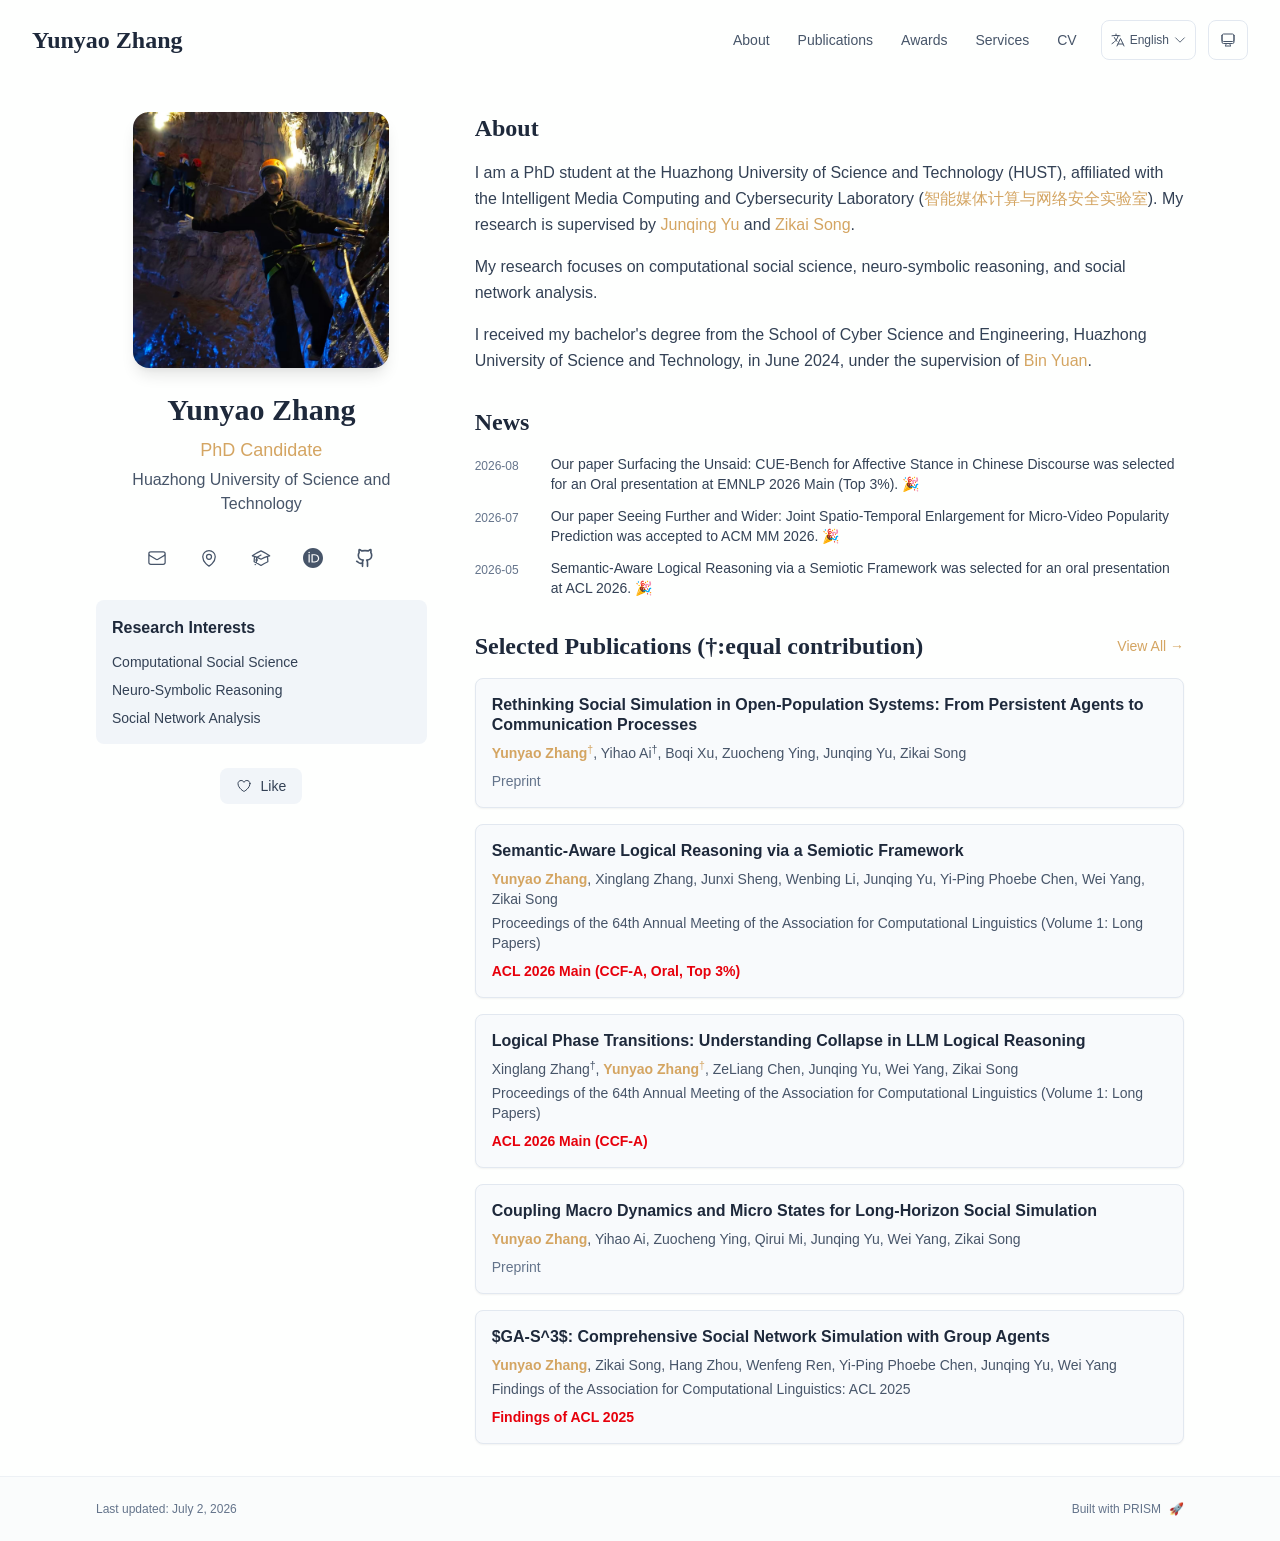
==== index.html @ 5cb3732c "Add CCSC and EMNLP talks to academic service" ====
<!DOCTYPE html><html lang="en" class="scroll-smooth"><head><meta charSet="utf-8"/><meta name="viewport" content="width=device-width, initial-scale=1"/><link rel="preload" as="image" href="/c.jpg"/><link rel="stylesheet" href="/_next/static/css/74d0e7997b155a5a.css" data-precedence="next"/><link rel="preload" as="script" fetchPriority="low" href="/_next/static/chunks/webpack-679b75d1c4c2027c.js"/><script src="/_next/static/chunks/4bd1b696-70b6d399998de86a.js" async=""></script><script src="/_next/static/chunks/684-5aaa8290a129f299.js" async=""></script><script src="/_next/static/chunks/main-app-fe39dfb6bea1329b.js" async=""></script><script src="/_next/static/chunks/461-a9a5d7b05a71d978.js" async=""></script><script src="/_next/static/chunks/874-6cc630662f3664af.js" async=""></script><script src="/_next/static/chunks/291-e39730cc9327e39b.js" async=""></script><script src="/_next/static/chunks/app/layout-09e4d1cbec46f675.js" async=""></script><script src="/_next/static/chunks/178-595a94b9af1e67b5.js" async=""></script><script src="/_next/static/chunks/748-19c7ae41c233b420.js" async=""></script><script src="/_next/static/chunks/app/page-74b16a601c318ee3.js" async=""></script><link rel="icon" href="/favicon.svg" type="image/svg+xml"/><link rel="dns-prefetch" href="https://jialeliu.com"/><link rel="preconnect" href="https://jialeliu.com" crossorigin=""/><link rel="preload" as="font" type="font/woff2" href="https://jialeliu.com/fonts/georgiab.woff2" crossorigin=""/><script>
              try {
                const theme = localStorage.getItem('theme-storage');
                const parsed = theme ? JSON.parse(theme) : null;
                const setting = parsed?.state?.theme || 'system';
                const prefersDark = typeof window !== 'undefined' && window.matchMedia && window.matchMedia('(prefers-color-scheme: dark)').matches;
                const effective = setting === 'dark' ? 'dark' : (setting === 'light' ? 'light' : (prefersDark ? 'dark' : 'light'));
                var root = document.documentElement;
                root.classList.add(effective);
                root.setAttribute('data-theme', effective);
              } catch (e) {
                var root = document.documentElement;
                root.classList.add('light');
                root.setAttribute('data-theme', 'light');
              }
            </script><script>
    try {
      const cfg = {"enabled":true,"locales":["zh","en"],"defaultLocale":"en","mode":"auto","fixedLocale":"en","persist":false,"switcher":true,"labels":{"zh":"中文","en":"English"}};
      const storageKey = 'locale-storage';
      const normalize = (value) => typeof value === 'string' ? value.trim().replace('_', '-').toLowerCase() : '';
      const matchLocale = (candidate) => {
        const normalized = normalize(candidate);
        if (!normalized) return null;
        if (cfg.locales.includes(normalized)) return normalized;
        const language = normalized.split('-')[0];
        if (cfg.locales.includes(language)) return language;
        return null;
      };

      let resolved = null;

      if (cfg.persist) {
        resolved = matchLocale(localStorage.getItem(storageKey));
      }

      if (!resolved) {
        if (cfg.mode === 'fixed') {
          resolved = cfg.fixedLocale;
        } else {
          resolved = matchLocale(navigator.language);
        }
      }

      if (!resolved) {
        resolved = cfg.defaultLocale;
      }

      const root = document.documentElement;
      root.lang = resolved;
      root.setAttribute('data-locale', resolved);

      if (cfg.persist) {
        localStorage.setItem(storageKey, resolved);
      }
    } catch (e) {
      const root = document.documentElement;
      root.lang = 'en';
      root.setAttribute('data-locale', 'en');
    }
  </script><title>Yunyao Zhang</title><meta name="description" content="PhD Candidate at Huazhong University of Science and Technology."/><meta name="author" content="Yunyao Zhang"/><meta name="keywords" content="Yunyao Zhang,PhD,Research,Huazhong University of Science and Technology"/><meta name="creator" content="Yunyao Zhang"/><meta name="publisher" content="Yunyao Zhang"/><meta property="og:title" content="Yunyao Zhang"/><meta property="og:description" content="PhD Candidate at Huazhong University of Science and Technology."/><meta property="og:site_name" content="Yunyao Zhang&#x27;s Academic Website"/><meta property="og:locale" content="en_US"/><meta property="og:type" content="website"/><meta name="twitter:card" content="summary"/><meta name="twitter:title" content="Yunyao Zhang"/><meta name="twitter:description" content="PhD Candidate at Huazhong University of Science and Technology."/><link rel="icon" href="/favicon.svg"/><script>document.querySelectorAll('body link[rel="icon"], body link[rel="apple-touch-icon"]').forEach(el => document.head.appendChild(el))</script><script src="/_next/static/chunks/polyfills-42372ed130431b0a.js" noModule=""></script></head><body class="font-sans antialiased"><div style="visibility:hidden"><nav class="fixed top-0 left-0 right-0 z-50" data-headlessui-state=""><div class="transition-all duration-300 ease-out bg-transparent" style="transform:translateY(-100px)"><div class="max-w-7xl mx-auto px-4 sm:px-6 lg:px-8"><div class="flex justify-between items-center h-16 lg:h-20"><div class="flex-shrink-0" tabindex="0"><a class="text-xl lg:text-2xl font-serif font-semibold text-primary hover:text-accent transition-colors duration-200" href="/">Yunyao Zhang</a></div><div class="hidden lg:block"><div class="ml-10 flex items-center space-x-3"><div class="relative flex items-baseline space-x-1"><a data-nav-href="/" class="relative px-3 py-2 text-sm font-medium rounded-lg transition-colors duration-150 text-primary" href="/">About</a><a data-nav-href="/publications" class="relative px-3 py-2 text-sm font-medium rounded-lg transition-colors duration-150 text-neutral-600" href="/publications/">Publications</a><a data-nav-href="/awards" class="relative px-3 py-2 text-sm font-medium rounded-lg transition-colors duration-150 text-neutral-600" href="/awards/">Awards</a><a data-nav-href="/services" class="relative px-3 py-2 text-sm font-medium rounded-lg transition-colors duration-150 text-neutral-600" href="/services/">Services</a><a data-nav-href="/cv" class="relative px-3 py-2 text-sm font-medium rounded-lg transition-colors duration-150 text-neutral-600" href="/cv/">CV</a></div><div class="flex items-center justify-center w-14 h-10 rounded-lg border border-neutral-200 dark:border-[rgba(148,163,184,0.24)] bg-background dark:bg-neutral-800"><div class="w-6 h-4 rounded bg-neutral-300 animate-pulse"></div></div><div class="flex items-center justify-center w-10 h-10 rounded-lg border border-neutral-200 dark:border-[rgba(148,163,184,0.24)] bg-background dark:bg-neutral-800"><div class="w-4 h-4 rounded-full bg-neutral-300 animate-pulse"></div></div></div></div><div class="lg:hidden flex items-center space-x-2"><div class="flex items-center justify-center w-14 h-10 rounded-lg border border-neutral-200 dark:border-[rgba(148,163,184,0.24)] bg-background dark:bg-neutral-800"><div class="w-6 h-4 rounded bg-neutral-300 animate-pulse"></div></div><div class="flex items-center justify-center w-10 h-10 rounded-lg border border-neutral-200 dark:border-[rgba(148,163,184,0.24)] bg-background dark:bg-neutral-800"><div class="w-4 h-4 rounded-full bg-neutral-300 animate-pulse"></div></div><button class="inline-flex items-center justify-center p-2 rounded-md text-neutral-600 hover:text-primary hover:bg-neutral-100 dark:hover:bg-neutral-800 focus:outline-none focus:ring-2 focus:ring-inset focus:ring-accent transition-colors duration-200" id="headlessui-disclosure-button-«R7pdb»" type="button" aria-expanded="false" data-headlessui-state=""><span class="sr-only">Open main menu</span><div><svg xmlns="http://www.w3.org/2000/svg" fill="none" viewBox="0 0 24 24" stroke-width="1.5" stroke="currentColor" aria-hidden="true" data-slot="icon" class="block h-6 w-6"><path stroke-linecap="round" stroke-linejoin="round" d="M3.75 6.75h16.5M3.75 12h16.5m-16.5 5.25h16.5"></path></svg></div></button></div></div></div></div></nav><main class="min-h-screen pt-16 lg:pt-20"><div class="max-w-6xl mx-auto px-4 sm:px-6 lg:px-8 py-8 bg-background min-h-screen"><div class="grid grid-cols-1 lg:grid-cols-3 gap-12"><div class="lg:col-span-1"><div class="sticky top-8" style="opacity:0;transform:translateY(20px)"><div class="w-64 h-64 mx-auto mb-6 rounded-2xl overflow-hidden shadow-lg hover:shadow-xl transition-all duration-200 hover:scale-105"><img alt="Yunyao Zhang" width="256" height="256" decoding="async" data-nimg="1" class="w-full h-full object-cover object-[32%_center]" style="color:transparent" src="/c.jpg"/></div><div class="text-center mb-6"><h1 class="text-3xl font-serif font-bold text-primary mb-2">Yunyao Zhang</h1><p class="text-lg text-accent font-medium mb-1">PhD Candidate</p><p class="text-neutral-600 mb-2">Huazhong University of Science and Technology</p></div><div class="flex flex-wrap justify-center gap-3 sm:gap-4 mb-6 relative px-2"><div class="relative"><button class="p-2 sm:p-2 transition-colors duration-200 text-neutral-600 dark:text-neutral-400 hover:text-accent" aria-label="Email"><svg xmlns="http://www.w3.org/2000/svg" fill="none" viewBox="0 0 24 24" stroke-width="1.5" stroke="currentColor" aria-hidden="true" data-slot="icon" class="h-5 w-5"><path stroke-linecap="round" stroke-linejoin="round" d="M21.75 6.75v10.5a2.25 2.25 0 0 1-2.25 2.25h-15a2.25 2.25 0 0 1-2.25-2.25V6.75m19.5 0A2.25 2.25 0 0 0 19.5 4.5h-15a2.25 2.25 0 0 0-2.25 2.25m19.5 0v.243a2.25 2.25 0 0 1-1.07 1.916l-7.5 4.615a2.25 2.25 0 0 1-2.36 0L3.32 8.91a2.25 2.25 0 0 1-1.07-1.916V6.75"></path></svg></button></div><div class="relative"><button class="p-2 sm:p-2 transition-colors duration-200 text-neutral-600 dark:text-neutral-400 hover:text-accent" aria-label="Location"><svg xmlns="http://www.w3.org/2000/svg" fill="none" viewBox="0 0 24 24" stroke-width="1.5" stroke="currentColor" aria-hidden="true" data-slot="icon" class="h-5 w-5"><path stroke-linecap="round" stroke-linejoin="round" d="M15 10.5a3 3 0 1 1-6 0 3 3 0 0 1 6 0Z"></path><path stroke-linecap="round" stroke-linejoin="round" d="M19.5 10.5c0 7.142-7.5 11.25-7.5 11.25S4.5 17.642 4.5 10.5a7.5 7.5 0 1 1 15 0Z"></path></svg></button></div><a href="https://scholar.google.com/citations?hl=zh-CN&amp;view_op=list_works&amp;gmla=AEk_c1sEJu9yZ0IhEybvpcOmzQ6cO1RDjNZPLxIIcZcqmbdbF4u8UbjEwN48hMXG9iZQ8m_Xlbfo7Xphm7ymtBdAS0c&amp;user=Nw869RUAAAAJ" target="_blank" rel="noopener noreferrer" class="p-2 sm:p-2 text-neutral-600 dark:text-neutral-400 hover:text-accent transition-colors duration-200" aria-label="Google Scholar"><svg xmlns="http://www.w3.org/2000/svg" fill="none" viewBox="0 0 24 24" stroke-width="1.5" stroke="currentColor" aria-hidden="true" data-slot="icon" class="h-5 w-5"><path stroke-linecap="round" stroke-linejoin="round" d="M4.26 10.147a60.438 60.438 0 0 0-.491 6.347A48.62 48.62 0 0 1 12 20.904a48.62 48.62 0 0 1 8.232-4.41 60.46 60.46 0 0 0-.491-6.347m-15.482 0a50.636 50.636 0 0 0-2.658-.813A59.906 59.906 0 0 1 12 3.493a59.903 59.903 0 0 1 10.399 5.84c-.896.248-1.783.52-2.658.814m-15.482 0A50.717 50.717 0 0 1 12 13.489a50.702 50.702 0 0 1 7.74-3.342M6.75 15a.75.75 0 1 0 0-1.5.75.75 0 0 0 0 1.5Zm0 0v-3.675A55.378 55.378 0 0 1 12 8.443m-7.007 11.55A5.981 5.981 0 0 0 6.75 15.75v-1.5"></path></svg></a><a href="https://orcid.org/0009-0001-3412-9262" target="_blank" rel="noopener noreferrer" class="p-2 sm:p-2 text-neutral-600 dark:text-neutral-400 hover:text-accent transition-colors duration-200" aria-label="ORCID"><svg viewBox="0 0 24 24" fill="currentColor" class="h-5 w-5" xmlns="http://www.w3.org/2000/svg"><path d="M12 0C5.372 0 0 5.372 0 12s5.372 12 12 12 12-5.372 12-12S18.628 0 12 0zM7.369 4.378c.525 0 .947.431.947.947s-.422.947-.947.947a.95.95 0 0 1-.947-.947c0-.525.422-.947.947-.947zm-.722 3.038h1.444v10.041H6.647V7.416zm3.562 0h3.9c3.712 0 5.344 2.653 5.344 5.025 0 2.578-2.016 5.025-5.325 5.025h-3.919V7.416zm1.444 1.303v7.444h2.297c3.272 0 4.022-2.484 4.022-3.722 0-2.016-1.284-3.722-4.097-3.722h-2.222z"></path></svg></a><a href="https://github.com/AI4SS" target="_blank" rel="noopener noreferrer" class="p-2 sm:p-2 text-neutral-600 dark:text-neutral-400 hover:text-accent transition-colors duration-200" aria-label="GitHub"><svg xmlns="http://www.w3.org/2000/svg" width="24" height="24" viewBox="0 0 24 24" fill="none" stroke="currentColor" stroke-width="2" stroke-linecap="round" stroke-linejoin="round" class="lucide lucide-github h-5 w-5" aria-hidden="true"><path d="M15 22v-4a4.8 4.8 0 0 0-1-3.5c3 0 6-2 6-5.5.08-1.25-.27-2.48-1-3.5.28-1.15.28-2.35 0-3.5 0 0-1 0-3 1.5-2.64-.5-5.36-.5-8 0C6 2 5 2 5 2c-.3 1.15-.3 2.35 0 3.5A5.403 5.403 0 0 0 4 9c0 3.5 3 5.5 6 5.5-.39.49-.68 1.05-.85 1.65-.17.6-.22 1.23-.15 1.85v4"></path><path d="M9 18c-4.51 2-5-2-7-2"></path></svg></a></div><div class="bg-neutral-100 dark:bg-neutral-800 rounded-lg p-4 mb-6 hover:shadow-lg transition-all duration-200 hover:scale-[1.02]"><h3 class="font-semibold text-primary mb-3">Research Interests</h3><div class="space-y-2 text-sm text-neutral-700 dark:text-neutral-500"><div>Computational Social Science</div><div>Neuro-Symbolic Reasoning</div><div>Social Network Analysis</div></div></div><div class="flex justify-center"><div class="relative"><button class="flex items-center space-x-2 px-4 py-2 rounded-lg font-medium text-sm transition-all duration-200 bg-neutral-100 dark:bg-neutral-800 text-neutral-700 dark:text-neutral-500 hover:bg-red-50 dark:hover:bg-red-900/20 hover:text-red-600 dark:hover:text-red-400 cursor-pointer" tabindex="0"><svg xmlns="http://www.w3.org/2000/svg" fill="none" viewBox="0 0 24 24" stroke-width="1.5" stroke="currentColor" aria-hidden="true" data-slot="icon" class="h-4 w-4"><path stroke-linecap="round" stroke-linejoin="round" d="M21 8.25c0-2.485-2.099-4.5-4.688-4.5-1.935 0-3.597 1.126-4.312 2.733-.715-1.607-2.377-2.733-4.313-2.733C5.1 3.75 3 5.765 3 8.25c0 7.22 9 12 9 12s9-4.78 9-12Z"></path></svg><span>Like</span></button></div></div></div></div><div class="lg:col-span-2 space-y-8"><section id="about" class="scroll-mt-24 space-y-8"><section style="opacity:0;transform:translateY(20px)"><h2 class="text-2xl font-serif font-bold text-primary mb-4">About</h2><div class="text-neutral-700 dark:text-neutral-600 leading-relaxed"><p class="mb-4 last:mb-0">I am a PhD student at the Huazhong University of Science and Technology (HUST), affiliated with the Intelligent Media Computing and Cybersecurity Laboratory (<a href="https://media.hust.edu.cn/" node="[object Object]" target="_blank" rel="noopener noreferrer" class="text-accent font-medium transition-all duration-200 rounded hover:bg-accent/10 hover:shadow-sm">智能媒体计算与网络安全实验室</a>). My research is supervised by <a href="https://scholar.google.com/citations?user=_UjqBfcAAAAJ&amp;hl=zh-CN" node="[object Object]" target="_blank" rel="noopener noreferrer" class="text-accent font-medium transition-all duration-200 rounded hover:bg-accent/10 hover:shadow-sm">Junqing Yu</a> and <a href="https://skyesong38.github.io/" node="[object Object]" target="_blank" rel="noopener noreferrer" class="text-accent font-medium transition-all duration-200 rounded hover:bg-accent/10 hover:shadow-sm">Zikai Song</a>.</p>
<p class="mb-4 last:mb-0">My research focuses on computational social science, neuro-symbolic reasoning, and social network analysis.</p>
<p class="mb-4 last:mb-0">I received my bachelor&#x27;s degree from the School of Cyber Science and Engineering, Huazhong University of Science and Technology, in June 2024, under the supervision of <a href="https://scholar.google.com/citations?hl=zh-CN&amp;user=Tj3yBksAAAAJ&amp;view_op=list_works&amp;sortby=pubdate" node="[object Object]" target="_blank" rel="noopener noreferrer" class="text-accent font-medium transition-all duration-200 rounded hover:bg-accent/10 hover:shadow-sm">Bin Yuan</a>.</p></div></section><section style="opacity:0;transform:translateY(20px)"><h2 class="text-2xl font-serif font-bold text-primary mb-4">News</h2><div class="max-h-36 overflow-y-auto overscroll-contain pr-2 space-y-3 scroll-smooth snap-y snap-mandatory [scrollbar-width:thin]" aria-label="News" tabindex="0"><div class="flex items-start space-x-3 snap-start"><span class="text-xs text-neutral-500 mt-1 w-16 flex-shrink-0">2026-08</span><p class="text-sm text-neutral-700">Our paper Surfacing the Unsaid: CUE-Bench for Affective Stance in Chinese Discourse was selected for an Oral presentation at EMNLP 2026 Main (Top 3%). 🎉</p></div><div class="flex items-start space-x-3 snap-start"><span class="text-xs text-neutral-500 mt-1 w-16 flex-shrink-0">2026-07</span><p class="text-sm text-neutral-700">Our paper Seeing Further and Wider: Joint Spatio-Temporal Enlargement for Micro-Video Popularity Prediction was accepted to ACM MM 2026. 🎉</p></div><div class="flex items-start space-x-3 snap-start"><span class="text-xs text-neutral-500 mt-1 w-16 flex-shrink-0">2026-05</span><p class="text-sm text-neutral-700">Semantic-Aware Logical Reasoning via a Semiotic Framework was selected for an oral presentation at ACL 2026. 🎉</p></div><div class="flex items-start space-x-3 snap-start"><span class="text-xs text-neutral-500 mt-1 w-16 flex-shrink-0">2026-04</span><p class="text-sm text-neutral-700">Two papers were accepted to ACL 2026 Main. 🎉</p></div><div class="flex items-start space-x-3 snap-start"><span class="text-xs text-neutral-500 mt-1 w-16 flex-shrink-0">2025-07</span><p class="text-sm text-neutral-700">Our team won First Place in the ACM Social Media Prediction Challenge 2025 (Video Track) 🎉.</p></div><div class="flex items-start space-x-3 snap-start"><span class="text-xs text-neutral-500 mt-1 w-16 flex-shrink-0">2025-05</span><p class="text-sm text-neutral-700">Our paper was accepted to Findings of ACL 2025. 🎉</p></div></div></section><section style="opacity:0;transform:translateY(20px)"><div class="flex items-center justify-between mb-4"><h2 class="text-2xl font-serif font-bold text-primary">Selected Publications (†:equal contribution)</h2><a class="text-accent hover:text-accent-dark text-sm font-medium transition-all duration-200 rounded hover:bg-accent/10 hover:shadow-sm" href="/publications/">View All<!-- --> →</a></div><div class="space-y-4"><div class="bg-neutral-50 dark:bg-neutral-800 p-4 rounded-lg shadow-sm border border-neutral-200 dark:border-[rgba(148,163,184,0.24)] hover:shadow-lg transition-all duration-200 hover:scale-[1.02]" style="opacity:0;transform:translateY(20px)"><h3 class="font-semibold text-primary mb-2 leading-tight">Rethinking Social Simulation in Open-Population Systems: From Persistent Agents to Communication Processes</h3><p class="text-sm text-neutral-600 dark:text-neutral-500 mb-1"><span><span class="font-semibold text-accent ">Yunyao Zhang</span><sup class="ml-0 text-accent">†</sup>, </span><span><span class=" ">Yihao Ai</span><sup class="ml-0 text-neutral-600 dark:text-neutral-500">†</sup>, </span><span><span class=" ">Boqi Xu</span>, </span><span><span class=" ">Zuocheng Ying</span>, </span><span><span class=" ">Junqing Yu</span>, </span><span><span class=" ">Zikai Song</span></span></p><p class="text-sm text-neutral-600 dark:text-neutral-500 mb-2"></p><p class="text-sm line-clamp-2 text-neutral-500 dark:text-neutral-500">Preprint</p></div><div class="bg-neutral-50 dark:bg-neutral-800 p-4 rounded-lg shadow-sm border border-neutral-200 dark:border-[rgba(148,163,184,0.24)] hover:shadow-lg transition-all duration-200 hover:scale-[1.02]" style="opacity:0;transform:translateY(20px)"><h3 class="font-semibold text-primary mb-2 leading-tight">Semantic-Aware Logical Reasoning via a Semiotic Framework</h3><p class="text-sm text-neutral-600 dark:text-neutral-500 mb-1"><span><span class="font-semibold text-accent ">Yunyao Zhang</span>, </span><span><span class=" ">Xinglang Zhang</span>, </span><span><span class=" ">Junxi Sheng</span>, </span><span><span class=" ">Wenbing Li</span>, </span><span><span class=" ">Junqing Yu</span>, </span><span><span class=" ">Yi-Ping Phoebe Chen</span>, </span><span><span class=" ">Wei Yang</span>, </span><span><span class=" ">Zikai Song</span></span></p><p class="text-sm text-neutral-600 dark:text-neutral-500 mb-2">Proceedings of the 64th Annual Meeting of the Association for Computational Linguistics (Volume 1: Long Papers)</p><p class="text-sm line-clamp-2 font-semibold text-red-600 dark:text-red-400">ACL 2026 Main (CCF-A, Oral, Top 3%)</p></div><div class="bg-neutral-50 dark:bg-neutral-800 p-4 rounded-lg shadow-sm border border-neutral-200 dark:border-[rgba(148,163,184,0.24)] hover:shadow-lg transition-all duration-200 hover:scale-[1.02]" style="opacity:0;transform:translateY(20px)"><h3 class="font-semibold text-primary mb-2 leading-tight">Logical Phase Transitions: Understanding Collapse in LLM Logical Reasoning</h3><p class="text-sm text-neutral-600 dark:text-neutral-500 mb-1"><span><span class=" ">Xinglang Zhang</span><sup class="ml-0 text-neutral-600 dark:text-neutral-500">†</sup>, </span><span><span class="font-semibold text-accent ">Yunyao Zhang</span><sup class="ml-0 text-accent">†</sup>, </span><span><span class=" ">ZeLiang Chen</span>, </span><span><span class=" ">Junqing Yu</span>, </span><span><span class=" ">Wei Yang</span>, </span><span><span class=" ">Zikai Song</span></span></p><p class="text-sm text-neutral-600 dark:text-neutral-500 mb-2">Proceedings of the 64th Annual Meeting of the Association for Computational Linguistics (Volume 1: Long Papers)</p><p class="text-sm line-clamp-2 font-semibold text-red-600 dark:text-red-400">ACL 2026 Main (CCF-A)</p></div><div class="bg-neutral-50 dark:bg-neutral-800 p-4 rounded-lg shadow-sm border border-neutral-200 dark:border-[rgba(148,163,184,0.24)] hover:shadow-lg transition-all duration-200 hover:scale-[1.02]" style="opacity:0;transform:translateY(20px)"><h3 class="font-semibold text-primary mb-2 leading-tight">Coupling Macro Dynamics and Micro States for Long-Horizon Social Simulation</h3><p class="text-sm text-neutral-600 dark:text-neutral-500 mb-1"><span><span class="font-semibold text-accent ">Yunyao Zhang</span>, </span><span><span class=" ">Yihao Ai</span>, </span><span><span class=" ">Zuocheng Ying</span>, </span><span><span class=" ">Qirui Mi</span>, </span><span><span class=" ">Junqing Yu</span>, </span><span><span class=" ">Wei Yang</span>, </span><span><span class=" ">Zikai Song</span></span></p><p class="text-sm text-neutral-600 dark:text-neutral-500 mb-2"></p><p class="text-sm line-clamp-2 text-neutral-500 dark:text-neutral-500">Preprint</p></div><div class="bg-neutral-50 dark:bg-neutral-800 p-4 rounded-lg shadow-sm border border-neutral-200 dark:border-[rgba(148,163,184,0.24)] hover:shadow-lg transition-all duration-200 hover:scale-[1.02]" style="opacity:0;transform:translateY(20px)"><h3 class="font-semibold text-primary mb-2 leading-tight">$GA-S^3$: Comprehensive Social Network Simulation with Group Agents</h3><p class="text-sm text-neutral-600 dark:text-neutral-500 mb-1"><span><span class="font-semibold text-accent ">Yunyao Zhang</span>, </span><span><span class=" ">Zikai Song</span>, </span><span><span class=" ">Hang Zhou</span>, </span><span><span class=" ">Wenfeng Ren</span>, </span><span><span class=" ">Yi-Ping Phoebe Chen</span>, </span><span><span class=" ">Junqing Yu</span>, </span><span><span class=" ">Wei Yang</span></span></p><p class="text-sm text-neutral-600 dark:text-neutral-500 mb-2">Findings of the Association for Computational Linguistics: ACL 2025</p><p class="text-sm line-clamp-2 font-semibold text-red-600 dark:text-red-400">Findings of ACL 2025</p></div></div></section></section></div></div></div><!--$--><!--/$--><!--$--><!--/$--></main><footer class="border-t border-neutral-200/50 bg-neutral-50/50 dark:bg-neutral-900/50 dark:border-neutral-700/50"><div class="max-w-6xl mx-auto px-4 sm:px-6 lg:px-8 py-6"><div class="flex flex-col sm:flex-row justify-between items-center gap-2"><p class="text-xs text-neutral-500">Last updated<!-- -->: <!-- -->July 2, 2026</p><p class="text-xs text-neutral-500 flex items-center"><a href="https://github.com/xyjoey/PRISM" target="_blank" rel="noopener noreferrer">Built with PRISM</a><span class="ml-2">🚀</span></p></div></div></footer></div><script src="/_next/static/chunks/webpack-679b75d1c4c2027c.js" async=""></script><script>(self.__next_f=self.__next_f||[]).push([0])</script><script>self.__next_f.push([1,"1:\"$Sreact.fragment\"\n3:I[3719,[\"461\",\"static/chunks/461-a9a5d7b05a71d978.js\",\"874\",\"static/chunks/874-6cc630662f3664af.js\",\"291\",\"static/chunks/291-e39730cc9327e39b.js\",\"177\",\"static/chunks/app/layout-09e4d1cbec46f675.js\"],\"ThemeProvider\"]\n4:I[310,[\"461\",\"static/chunks/461-a9a5d7b05a71d978.js\",\"874\",\"static/chunks/874-6cc630662f3664af.js\",\"291\",\"static/chunks/291-e39730cc9327e39b.js\",\"177\",\"static/chunks/app/layout-09e4d1cbec46f675.js\"],\"LocaleProvider\"]\n5:I[4574,[\"461\",\"static/chunks/461-a9a5d7b05a71d978.js\",\"874\",\"static/chunks/874-6cc630662f3664af.js\",\"291\",\"static/chunks/291-e39730cc9327e39b.js\",\"177\",\"static/chunks/app/layout-09e4d1cbec46f675.js\"],\"default\"]\n6:I[7555,[],\"\"]\n7:I[1295,[],\"\"]\n8:I[2548,[\"461\",\"static/chunks/461-a9a5d7b05a71d978.js\",\"874\",\"static/chunks/874-6cc630662f3664af.js\",\"291\",\"static/chunks/291-e39730cc9327e39b.js\",\"177\",\"static/chunks/app/layout-09e4d1cbec46f675.js\"],\"default\"]\n9:I[6613,[\"461\",\"static/chunks/461-a9a5d7b05a71d978.js\",\"178\",\"static/chunks/178-595a94b9af1e67b5.js\",\"874\",\"static/chunks/874-6cc630662f3664af.js\",\"748\",\"static/chunks/748-19c7ae41c233b420.js\",\"974\",\"static/chunks/app/page-74b16a601c318ee3.js\"],\"default\"]\na:I[9665,[],\"MetadataBoundary\"]\nc:I[9665,[],\"OutletBoundary\"]\nf:I[4911,[],\"AsyncMetadataOutlet\"]\n11:I[9665,[],\"ViewportBoundary\"]\n13:I[6614,[],\"\"]\n:HL[\"/_next/static/css/74d0e7997b155a5a.css\",\"style\"]\n2:T591,\n    try {\n      const cfg = {\"enabled\":true,\"locales\":[\"zh\",\"en\"],\"defaultLocale\":\"en\",\"mode\":\"auto\",\"fixedLocale\":\"en\",\"persist\":false,\"switcher\":true,\"labels\":{\"zh\":\"中文\",\"en\":\"English\"}};\n      const storageKey = 'locale-storage';\n      const normalize = (value) =\u003e typeof value === 'string' ? value.trim().replace('_', '-').toLowerCase() : '';\n      const matchLocale = (candidate) =\u003e {\n        const normalized = normalize(candidate);\n        if (!normalized) return null;\n        if (cfg.locales.includes(normalized)) return normalized;\n        const language = normalized.split('-')[0];\n        if (cfg.locales.includes(language)) return language;\n       "])</script><script>self.__next_f.push([1," return null;\n      };\n\n      let resolved = null;\n\n      if (cfg.persist) {\n        resolved = matchLocale(localStorage.getItem(storageKey));\n      }\n\n      if (!resolved) {\n        if (cfg.mode === 'fixed') {\n          resolved = cfg.fixedLocale;\n        } else {\n          resolved = matchLocale(navigator.language);\n        }\n      }\n\n      if (!resolved) {\n        resolved = cfg.defaultLocale;\n      }\n\n      const root = document.documentElement;\n      root.lang = resolved;\n      root.setAttribute('data-locale', resolved);\n\n      if (cfg.persist) {\n        localStorage.setItem(storageKey, resolved);\n      }\n    } catch (e) {\n      const root = document.documentElement;\n      root.lang = 'en';\n      root.setAttribute('data-locale', 'en');\n    }\n  "])</script><script>self.__next_f.push([1,"0:{\"P\":null,\"b\":\"THtgKI88oGiFPJ0AUNYh8\",\"p\":\"\",\"c\":[\"\",\"\"],\"i\":false,\"f\":[[[\"\",{\"children\":[\"__PAGE__\",{}]},\"$undefined\",\"$undefined\",true],[\"\",[\"$\",\"$1\",\"c\",{\"children\":[[[\"$\",\"link\",\"0\",{\"rel\":\"stylesheet\",\"href\":\"/_next/static/css/74d0e7997b155a5a.css\",\"precedence\":\"next\",\"crossOrigin\":\"$undefined\",\"nonce\":\"$undefined\"}]],[\"$\",\"html\",null,{\"lang\":\"en\",\"className\":\"scroll-smooth\",\"suppressHydrationWarning\":true,\"children\":[[\"$\",\"head\",null,{\"children\":[[\"$\",\"link\",null,{\"rel\":\"icon\",\"href\":\"/favicon.svg\",\"type\":\"image/svg+xml\"}],[\"$\",\"link\",null,{\"rel\":\"dns-prefetch\",\"href\":\"https://jialeliu.com\"}],[\"$\",\"link\",null,{\"rel\":\"preconnect\",\"href\":\"https://jialeliu.com\",\"crossOrigin\":\"\"}],[\"$\",\"link\",null,{\"rel\":\"preload\",\"as\":\"font\",\"type\":\"font/woff2\",\"href\":\"https://jialeliu.com/fonts/georgiab.woff2\",\"crossOrigin\":\"\"}],[\"$\",\"script\",null,{\"dangerouslySetInnerHTML\":{\"__html\":\"\\n              try {\\n                const theme = localStorage.getItem('theme-storage');\\n                const parsed = theme ? JSON.parse(theme) : null;\\n                const setting = parsed?.state?.theme || 'system';\\n                const prefersDark = typeof window !== 'undefined' \u0026\u0026 window.matchMedia \u0026\u0026 window.matchMedia('(prefers-color-scheme: dark)').matches;\\n                const effective = setting === 'dark' ? 'dark' : (setting === 'light' ? 'light' : (prefersDark ? 'dark' : 'light'));\\n                var root = document.documentElement;\\n                root.classList.add(effective);\\n                root.setAttribute('data-theme', effective);\\n              } catch (e) {\\n                var root = document.documentElement;\\n                root.classList.add('light');\\n                root.setAttribute('data-theme', 'light');\\n              }\\n            \"}}],[\"$\",\"script\",null,{\"dangerouslySetInnerHTML\":{\"__html\":\"$2\"}}]]}],[\"$\",\"body\",null,{\"className\":\"font-sans antialiased\",\"children\":[\"$\",\"$L3\",null,{\"children\":[\"$\",\"$L4\",null,{\"config\":{\"enabled\":true,\"locales\":[\"zh\",\"en\"],\"defaultLocale\":\"en\",\"mode\":\"auto\",\"fixedLocale\":\"en\",\"persist\":false,\"switcher\":true,\"labels\":{\"zh\":\"中文\",\"en\":\"English\"}},\"children\":[[\"$\",\"$L5\",null,{\"items\":[{\"title\":\"About\",\"type\":\"page\",\"target\":\"about\",\"href\":\"/\"},{\"title\":\"Publications\",\"type\":\"page\",\"target\":\"publications\",\"href\":\"/publications\"},{\"title\":\"Awards\",\"type\":\"page\",\"target\":\"awards\",\"href\":\"/awards\"},{\"title\":\"Services\",\"type\":\"page\",\"target\":\"services\",\"href\":\"/services\"},{\"title\":\"CV\",\"type\":\"page\",\"target\":\"cv\",\"href\":\"/cv\"}],\"siteTitle\":\"Yunyao Zhang\",\"enableOnePageMode\":false,\"i18n\":\"$0:f:0:1:1:props:children:1:props:children:1:props:children:props:children:props:config\",\"itemsByLocale\":{\"zh\":[{\"title\":\"关于我\",\"type\":\"page\",\"target\":\"about\",\"href\":\"/\"},{\"title\":\"论文\",\"type\":\"page\",\"target\":\"publications\",\"href\":\"/publications\"},{\"title\":\"奖项\",\"type\":\"page\",\"target\":\"awards\",\"href\":\"/awards\"},{\"title\":\"服务\",\"type\":\"page\",\"target\":\"services\",\"href\":\"/services\"},{\"title\":\"简历\",\"type\":\"page\",\"target\":\"cv\",\"href\":\"/cv\"}],\"en\":[{\"title\":\"About\",\"type\":\"page\",\"target\":\"about\",\"href\":\"/\"},{\"title\":\"Publications\",\"type\":\"page\",\"target\":\"publications\",\"href\":\"/publications\"},{\"title\":\"Awards\",\"type\":\"page\",\"target\":\"awards\",\"href\":\"/awards\"},{\"title\":\"Services\",\"type\":\"page\",\"target\":\"services\",\"href\":\"/services\"},{\"title\":\"CV\",\"type\":\"page\",\"target\":\"cv\",\"href\":\"/cv\"}]},\"siteTitleByLocale\":{\"zh\":\"张云耀\",\"en\":\"Yunyao Zhang\"}}],[\"$\",\"main\",null,{\"className\":\"min-h-screen pt-16 lg:pt-20\",\"children\":[\"$\",\"$L6\",null,{\"parallelRouterKey\":\"children\",\"error\":\"$undefined\",\"errorStyles\":\"$undefined\",\"errorScripts\":\"$undefined\",\"template\":[\"$\",\"$L7\",null,{}],\"templateStyles\":\"$undefined\",\"templateScripts\":\"$undefined\",\"notFound\":[[[\"$\",\"title\",null,{\"children\":\"404: This page could not be found.\"}],[\"$\",\"div\",null,{\"style\":{\"fontFamily\":\"system-ui,\\\"Segoe UI\\\",Roboto,Helvetica,Arial,sans-serif,\\\"Apple Color Emoji\\\",\\\"Segoe UI Emoji\\\"\",\"height\":\"100vh\",\"textAlign\":\"center\",\"display\":\"flex\",\"flexDirection\":\"column\",\"alignItems\":\"center\",\"justifyContent\":\"center\"},\"children\":[\"$\",\"div\",null,{\"children\":[[\"$\",\"style\",null,{\"dangerouslySetInnerHTML\":{\"__html\":\"body{color:#000;background:#fff;margin:0}.next-error-h1{border-right:1px solid rgba(0,0,0,.3)}@media (prefers-color-scheme:dark){body{color:#fff;background:#000}.next-error-h1{border-right:1px solid rgba(255,255,255,.3)}}\"}}],[\"$\",\"h1\",null,{\"className\":\"next-error-h1\",\"style\":{\"display\":\"inline-block\",\"margin\":\"0 20px 0 0\",\"padding\":\"0 23px 0 0\",\"fontSize\":24,\"fontWeight\":500,\"verticalAlign\":\"top\",\"lineHeight\":\"49px\"},\"children\":404}],[\"$\",\"div\",null,{\"style\":{\"display\":\"inline-block\"},\"children\":[\"$\",\"h2\",null,{\"style\":{\"fontSize\":14,\"fontWeight\":400,\"lineHeight\":\"49px\",\"margin\":0},\"children\":\"This page could not be found.\"}]}]]}]}]],[]],\"forbidden\":\"$undefined\",\"unauthorized\":\"$undefined\"}]}],[\"$\",\"$L8\",null,{\"lastUpdated\":\"July 2, 2026\",\"lastUpdatedByLocale\":{\"zh\":\"2026年7月2日\",\"en\":\"July 2, 2026\"},\"defaultLocale\":\"en\"}]]}]}]}]]}]]}],{\"children\":[\"__PAGE__\",[\"$\",\"$1\",\"c\",{\"children\":[[\"$\",\"$L9\",null,{\"dataByLocale\":{\"zh\":{\"author\":{\"name\":\"张云耀\",\"title\":\"博士生\",\"institution\":\"华中科技大学\",\"avatar\":\"/c.jpg\"},\"social\":{\"email\":\"ikostar@hust.edu.cn\",\"location\":\"中国，武汉\",\"google_scholar\":\"https://scholar.google.com/citations?hl=zh-CN\u0026view_op=list_works\u0026gmla=AEk_c1sEJu9yZ0IhEybvpcOmzQ6cO1RDjNZPLxIIcZcqmbdbF4u8UbjEwN48hMXG9iZQ8m_Xlbfo7Xphm7ymtBdAS0c\u0026user=Nw869RUAAAAJ\",\"orcid\":\"https://orcid.org/0009-0001-3412-9262\",\"github\":\"https://github.com/AI4SS\"},\"features\":{\"enable_likes\":true,\"enable_one_page_mode\":false},\"enableOnePageMode\":false,\"researchInterests\":[\"计算社会科学\",\"神经符号推理\",\"社交网络分析\"],\"pagesToShow\":[{\"type\":\"about\",\"id\":\"about\",\"sections\":[{\"id\":\"about\",\"type\":\"markdown\",\"source\":\"bio.md\",\"title\":\"关于我\",\"content\":\"我目前是华中科技大学博士研究生，隶属于华中科技大学智能媒体计算与网络安全实验室。我的导师是 [于俊清](https://scholar.google.com/citations?user=_UjqBfcAAAAJ\u0026hl=zh-CN) 和 [宋子恺](https://skyesong38.github.io/)。\\n\\n我的研究方向聚焦于计算社会科学、神经符号推理与社交网络分析。\\n\\n我于 2024 年 6 月在华中科技大学网络空间安全学院获得学士学位，导师为 [袁斌](https://scholar.google.com/citations?hl=zh-CN\u0026user=Tj3yBksAAAAJ\u0026view_op=list_works\u0026sortby=pubdate)。\\n\"},{\"id\":\"news\",\"type\":\"list\",\"title\":\"动态\",\"source\":\"news.toml\",\"items\":[{\"date\":\"2026-08\",\"content\":\"我们的论文《Surfacing the Unsaid: CUE-Bench for Affective Stance in Chinese Discourse》入选 EMNLP 2026 Main Oral（前 3%）。🎉\"},{\"date\":\"2026-07\",\"content\":\"我们的论文《Seeing Further and Wider: Joint Spatio-Temporal Enlargement for Micro-Video Popularity Prediction》被 ACM MM 2026 接收。🎉\"},{\"date\":\"2026-05\",\"content\":\"论文《Semantic-Aware Logical Reasoning via a Semiotic Framework》被选为 ACL 2026 Oral。🎉\"},{\"date\":\"2026-04\",\"content\":\"两篇论文被 ACL 2026 Main 接收。🎉\"},{\"date\":\"2025-07\",\"content\":\"我们的团队在 ACM Social Media Prediction Challenge 2025（视频赛道）中获得第一名。🎉\"},{\"date\":\"2025-05\",\"content\":\"我们的论文被 Findings of ACL 2025 接收。🎉\"}]},{\"id\":\"featured_publications\",\"type\":\"publications\",\"title\":\"精选论文（†：共同一作）\",\"filter\":\"selected\",\"limit\":5,\"publications\":[{\"id\":\"zhang2026opensim\",\"title\":\"Rethinking Social Simulation in Open-Population Systems: From Persistent Agents to Communication Processes\",\"authors\":[{\"name\":\"Yunyao Zhang\",\"isHighlighted\":true,\"isCorresponding\":true,\"isCoAuthor\":false},{\"name\":\"Yihao Ai\",\"isHighlighted\":false,\"isCorresponding\":true,\"isCoAuthor\":false},{\"name\":\"Boqi Xu\",\"isHighlighted\":false,\"isCorresponding\":false,\"isCoAuthor\":false},{\"name\":\"Zuocheng Ying\",\"isHighlighted\":false,\"isCorresponding\":false,\"isCoAuthor\":false},{\"name\":\"Junqing Yu\",\"isHighlighted\":false,\"isCorresponding\":false,\"isCoAuthor\":false},{\"name\":\"Zikai Song\",\"isHighlighted\":false,\"isCorresponding\":false,\"isCoAuthor\":false}],\"year\":2026,\"month\":\"10\",\"type\":\"preprint\",\"status\":\"published\",\"tags\":[],\"keywords\":\"$0:f:0:1:2:children:1:props:children:0:props:dataByLocale:zh:pagesToShow:0:sections:2:publications:0:tags\",\"researchArea\":\"machine-learning\",\"journal\":\"\",\"conference\":\"\",\"url\":\"https://arxiv.org/abs/2610.37687\",\"project\":\"https://ai4ss.github.io/OpenSim/\",\"abstract\":\"\",\"description\":\"Preprint\",\"selected\":true,\"preview\":\"OpenSim.png\",\"bibtex\":\"@misc{zhang2026opensim,\\n  title = {Rethinking Social Simulation in Open-Population Systems: From Persistent Agents to Communication Processes},\\n  author = {Zhang, Yunyao and Ai, Yihao and Xu, Boqi and Ying, Zuocheng and Yu, Junqing and Song, Zikai},\\n  year = {2026},\\n  month = {oct},\\n  eprint = {2610.37687},\\n  archivePrefix = {arXiv},\\n  primaryClass = {cs.MA},\\n  url = {https://arxiv.org/abs/2610.37687}\\n}\"},{\"id\":\"zhang-etal-2026-semantic\",\"title\":\"Semantic-Aware Logical Reasoning via a Semiotic Framework\",\"authors\":[{\"name\":\"Yunyao Zhang\",\"isHighlighted\":true,\"isCorresponding\":false,\"isCoAuthor\":false},{\"name\":\"Xinglang Zhang\",\"isHighlighted\":false,\"isCorresponding\":false,\"isCoAuthor\":false},{\"name\":\"Junxi Sheng\",\"isHighlighted\":false,\"isCorresponding\":false,\"isCoAuthor\":false},{\"name\":\"Wenbing Li\",\"isHighlighted\":false,\"isCorresponding\":false,\"isCoAuthor\":false},{\"name\":\"Junqing Yu\",\"isHighlighted\":false,\"isCorresponding\":false,\"isCoAuthor\":false},{\"name\":\"Yi-Ping Phoebe Chen\",\"isHighlighted\":false,\"isCorresponding\":false,\"isCoAuthor\":false},{\"name\":\"Wei Yang\",\"isHighlighted\":false,\"isCorresponding\":false,\"isCoAuthor\":false},{\"name\":\"Zikai Song\",\"isHighlighted\":false,\"isCorresponding\":false,\"isCoAuthor\":false}],\"year\":2026,\"month\":\"7\",\"type\":\"conference\",\"status\":\"published\",\"tags\":[],\"keywords\":\"$0:f:0:1:2:children:1:props:children:0:props:dataByLocale:zh:pagesToShow:0:sections:2:publications:1:tags\",\"researchArea\":\"machine-learning\",\"journal\":\"\",\"conference\":\"Proceedings of the 64th Annual Meeting of the Association for Computational Linguistics (Volume 1: Long Papers)\",\"pages\":\"18349--18374\",\"doi\":\"10.18653/v1/2026.acl-long.835\",\"url\":\"https://aclanthology.org/2026.acl-long.835/\",\"abstract\":\"\",\"description\":\"ACL 2026 Main (CCF-A, Oral, Top 3%)\",\"selected\":true,\"preview\":\"/LogicAgent.png\",\"bibtex\":\"@inproceedings{zhang-etal-2026-semantic,\\n  title = {Semantic-Aware Logical Reasoning via a Semiotic Framework},\\n  author = {Zhang, Yunyao and Zhang, Xinglang and Sheng, Junxi and Li, Wenbing and Yu, Junqing and Chen, Yi-Ping Phoebe and Yang, Wei and Song, Zikai},\\n  editor = {Liakata, Maria and Moreira, Viviane P. and Zhang, Jiajun and Jurgens, David},\\n  booktitle = {Proceedings of the 64th Annual Meeting of the Association for Computational Linguistics (Volume 1: Long Papers)},\\n  month = {jul},\\n  year = {2026},\\n  address = {San Diego, California, United States},\\n  publisher = {Association for Computational Linguistics},\\n  url = {https://aclanthology.org/2026.acl-long.835/},\\n  doi = {10.18653/v1/2026.acl-long.835},\\n  pages = {18349--18374},\\n  isbn = {979-8-89176-390-6}\\n}\"},{\"id\":\"zhang-etal-2026-logical\",\"title\":\"Logical Phase Transitions: Understanding Collapse in LLM Logical Reasoning\",\"authors\":[{\"name\":\"Xinglang Zhang\",\"isHighlighted\":false,\"isCorresponding\":true,\"isCoAuthor\":false},{\"name\":\"Yunyao Zhang\",\"isHighlighted\":true,\"isCorresponding\":true,\"isCoAuthor\":false},{\"name\":\"ZeLiang Chen\",\"isHighlighted\":false,\"isCorresponding\":false,\"isCoAuthor\":false},{\"name\":\"Junqing Yu\",\"isHighlighted\":false,\"isCorresponding\":false,\"isCoAuthor\":false},{\"name\":\"Wei Yang\",\"isHighlighted\":false,\"isCorresponding\":false,\"isCoAuthor\":false},{\"name\":\"Zikai Song\",\"isHighlighted\":false,\"isCorresponding\":false,\"isCoAuthor\":false}],\"year\":2026,\"month\":\"7\",\"type\":\"conference\",\"status\":\"published\",\"tags\":[],\"keywords\":\"$0:f:0:1:2:children:1:props:children:0:props:dataByLocale:zh:pagesToShow:0:sections:2:publications:2:tags\",\"researchArea\":\"machine-learning\",\"journal\":\"\",\"conference\":\"Proceedings of the 64th Annual Meeting of the Association for Computational Linguistics (Volume 1: Long Papers)\",\"pages\":\"18836--18860\",\"doi\":\"10.18653/v1/2026.acl-long.858\",\"url\":\"https://aclanthology.org/2026.acl-long.858/\",\"abstract\":\"\",\"description\":\"ACL 2026 Main (CCF-A)\",\"selected\":true,\"preview\":\"/lpt.png\",\"bibtex\":\"@inproceedings{zhang-etal-2026-logical,\\n  title = {Logical Phase Transitions: Understanding Collapse in LLM Logical Reasoning},\\n  author = {Zhang, Xinglang and Zhang, Yunyao and Chen, ZeLiang and Yu, Junqing and Yang, Wei and Song, Zikai},\\n  editor = {Liakata, Maria and Moreira, Viviane P. and Zhang, Jiajun and Jurgens, David},\\n  booktitle = {Proceedings of the 64th Annual Meeting of the Association for Computational Linguistics (Volume 1: Long Papers)},\\n  month = {jul},\\n  year = {2026},\\n  address = {San Diego, California, United States},\\n  publisher = {Association for Computational Linguistics},\\n  url = {https://aclanthology.org/2026.acl-long.858/},\\n  doi = {10.18653/v1/2026.acl-long.858},\\n  pages = {18836--18860},\\n  isbn = {979-8-89176-390-6}\\n}\"},{\"id\":\"zhang2026couplingmacrodynamicsmicro\",\"title\":\"Coupling Macro Dynamics and Micro States for Long-Horizon Social Simulation\",\"authors\":[{\"name\":\"Yunyao Zhang\",\"isHighlighted\":true,\"isCorresponding\":false,\"isCoAuthor\":false},{\"name\":\"Yihao Ai\",\"isHighlighted\":false,\"isCorresponding\":false,\"isCoAuthor\":false},{\"name\":\"Zuocheng Ying\",\"isHighlighted\":false,\"isCorresponding\":false,\"isCoAuthor\":false},{\"name\":\"Qirui Mi\",\"isHighlighted\":false,\"isCorresponding\":false,\"isCoAuthor\":false},{\"name\":\"Junqing Yu\",\"isHighlighted\":false,\"isCorresponding\":false,\"isCoAuthor\":false},{\"name\":\"Wei Yang\",\"isHighlighted\":false,\"isCorresponding\":false,\"isCoAuthor\":false},{\"name\":\"Zikai Song\",\"isHighlighted\":false,\"isCorresponding\":false,\"isCoAuthor\":false}],\"year\":2026,\"type\":\"preprint\",\"status\":\"published\",\"tags\":[],\"keywords\":\"$0:f:0:1:2:children:1:props:children:0:props:dataByLocale:zh:pagesToShow:0:sections:2:publications:3:tags\",\"researchArea\":\"machine-learning\",\"journal\":\"\",\"conference\":\"\",\"url\":\"https://arxiv.org/abs/2604.05516\",\"abstract\":\"\",\"description\":\"Preprint\",\"selected\":true,\"preview\":\"/MF-MDP.png\",\"bibtex\":\"@misc{zhang2026couplingmacrodynamicsmicro,\\n  title = {Coupling Macro Dynamics and Micro States for Long-Horizon Social Simulation},\\n  author = {Yunyao Zhang and Yihao Ai and Zuocheng Ying and Qirui Mi and Junqing Yu and Wei Yang and Zikai Song},\\n  year = {2026},\\n  eprint = {2604.05516},\\n  archivePrefix = {arXiv},\\n  primaryClass = {cs.SI},\\n  url = {https://arxiv.org/abs/2604.05516}\\n}\"},{\"id\":\"zhang-etal-2025-ga\",\"title\":\"$$GA-S^3$: Comprehensive Social Network Simulation with Group Agents\",\"authors\":[{\"name\":\"Yunyao Zhang\",\"isHighlighted\":true,\"isCorresponding\":false,\"isCoAuthor\":false},{\"name\":\"Zikai Song\",\"isHighlighted\":false,\"isCorresponding\":false,\"isCoAuthor\":false},{\"name\":\"Hang Zhou\",\"isHighlighted\":false,\"isCorresponding\":false,\"isCoAuthor\":false},{\"name\":\"Wenfeng Ren\",\"isHighlighted\":false,\"isCorresponding\":false,\"isCoAuthor\":false},{\"name\":\"Yi-Ping Phoebe Chen\",\"isHighlighted\":false,\"isCorresponding\":false,\"isCoAuthor\":false},{\"name\":\"Junqing Yu\",\"isHighlighted\":false,\"isCorresponding\":false,\"isCoAuthor\":false},{\"name\":\"Wei Yang\",\"isHighlighted\":false,\"isCorresponding\":false,\"isCoAuthor\":false}],\"year\":2025,\"month\":\"7\",\"type\":\"conference\",\"status\":\"published\",\"tags\":[],\"keywords\":\"$0:f:0:1:2:children:1:props:children:0:props:dataByLocale:zh:pagesToShow:0:sections:2:publications:4:tags\",\"researchArea\":\"machine-learning\",\"journal\":\"\",\"conference\":\"Findings of the Association for Computational Linguistics: ACL 2025\",\"pages\":\"8950--8970\",\"doi\":\"10.18653/v1/2025.findings-acl.468\",\"url\":\"https://aclanthology.org/2025.findings-acl.468/\",\"abstract\":\"\",\"description\":\"Findings of ACL 2025\",\"selected\":true,\"preview\":\"/gas3.png\",\"bibtex\":\"@inproceedings{zhang-etal-2025-ga,\\n  title = {$GA-S^3$: Comprehensive Social Network Simulation with Group Agents},\\n  author = {Zhang, Yunyao and Song, Zikai and Zhou, Hang and Ren, Wenfeng and Chen, Yi-Ping Phoebe and Yu, Junqing and Yang, Wei},\\n  booktitle = {Findings of the Association for Computational Linguistics: ACL 2025},\\n  year = {2025},\\n  month = {jul},\\n  address = {Vienna, Austria},\\n  publisher = {Association for Computational Linguistics},\\n  pages = {8950--8970},\\n  doi = {10.18653/v1/2025.findings-acl.468},\\n  url = {https://aclanthology.org/2025.findings-acl.468/},\\n  isbn = {979-8-89176-256-5}\\n}\"}]}]}]},\"en\":{\"author\":{\"name\":\"Yunyao Zhang\",\"title\":\"PhD Candidate\",\"institution\":\"Huazhong University of Science and Technology\",\"avatar\":\"/c.jpg\"},\"social\":{\"email\":\"ikostar@hust.edu.cn\",\"location\":\"Wuhan, China\",\"google_scholar\":\"https://scholar.google.com/citations?hl=zh-CN\u0026view_op=list_works\u0026gmla=AEk_c1sEJu9yZ0IhEybvpcOmzQ6cO1RDjNZPLxIIcZcqmbdbF4u8UbjEwN48hMXG9iZQ8m_Xlbfo7Xphm7ymtBdAS0c\u0026user=Nw869RUAAAAJ\",\"orcid\":\"https://orcid.org/0009-0001-3412-9262\",\"github\":\"https://github.com/AI4SS\"},\"features\":{\"enable_likes\":true,\"enable_one_page_mode\":false},\"enableOnePageMode\":false,\"researchInterests\":[\"Computational Social Science\",\"Neuro-Symbolic Reasoning\",\"Social Network Analysis\"],\"pagesToShow\":[{\"type\":\"about\",\"id\":\"about\",\"sections\":[{\"id\":\"about\",\"type\":\"markdown\",\"source\":\"bio.md\",\"title\":\"About\",\"content\":\"I am a PhD student at the Huazhong University of Science and Technology (HUST), affiliated with the Intelligent Media Computing and Cybersecurity Laboratory ([智能媒体计算与网络安全实验室](https://media.hust.edu.cn/)). My research is supervised by [Junqing Yu](https://scholar.google.com/citations?user=_UjqBfcAAAAJ\u0026hl=zh-CN) and [Zikai Song](https://skyesong38.github.io/).\\n\\nMy research focuses on computational social science, neuro-symbolic reasoning, and social network analysis.\\n\\nI received my bachelor's degree from the School of Cyber Science and Engineering, Huazhong University of Science and Technology, in June 2024, under the supervision of [Bin Yuan](https://scholar.google.com/citations?hl=zh-CN\u0026user=Tj3yBksAAAAJ\u0026view_op=list_works\u0026sortby=pubdate).\\n\"},{\"id\":\"news\",\"type\":\"list\",\"title\":\"News\",\"source\":\"news.toml\",\"items\":[{\"date\":\"2026-08\",\"content\":\"Our paper Surfacing the Unsaid: CUE-Bench for Affective Stance in Chinese Discourse was selected for an Oral presentation at EMNLP 2026 Main (Top 3%). 🎉\"},{\"date\":\"2026-07\",\"content\":\"Our paper Seeing Further and Wider: Joint Spatio-Temporal Enlargement for Micro-Video Popularity Prediction was accepted to ACM MM 2026. 🎉\"},{\"date\":\"2026-05\",\"content\":\"Semantic-Aware Logical Reasoning via a Semiotic Framework was selected for an oral presentation at ACL 2026. 🎉\"},{\"date\":\"2026-04\",\"content\":\"Two papers were accepted to ACL 2026 Main. 🎉\"},{\"date\":\"2025-07\",\"content\":\"Our team won First Place in the ACM Social Media Prediction Challenge 2025 (Video Track) 🎉.\"},{\"date\":\"2025-05\",\"content\":\"Our paper was accepted to Findings of ACL 2025. 🎉\"}]},{\"id\":\"featured_publications\",\"type\":\"publications\",\"title\":\"Selected Publications (†:equal contribution)\",\"filter\":\"selected\",\"limit\":5,\"publications\":[{\"id\":\"zhang2026opensim\",\"title\":\"Rethinking Social Simulation in Open-Population Systems: From Persistent Agents to Communication Processes\",\"authors\":[{\"name\":\"Yunyao Zhang\",\"isHighlighted\":true,\"isCorresponding\":true,\"isCoAuthor\":false},{\"name\":\"Yihao Ai\",\"isHighlighted\":false,\"isCorresponding\":true,\"isCoAuthor\":false},{\"name\":\"Boqi Xu\",\"isHighlighted\":false,\"isCorresponding\":false,\"isCoAuthor\":false},{\"name\":\"Zuocheng Ying\",\"isHighlighted\":false,\"isCorresponding\":false,\"isCoAuthor\":false},{\"name\":\"Junqing Yu\",\"isHighlighted\":false,\"isCorresponding\":false,\"isCoAuthor\":false},{\"name\":\"Zikai Song\",\"isHighlighted\":false,\"isCorresponding\":false,\"isCoAuthor\":false}],\"year\":2026,\"month\":\"10\",\"type\":\"preprint\",\"status\":\"published\",\"tags\":[],\"keywords\":\"$0:f:0:1:2:children:1:props:children:0:props:dataByLocale:en:pagesToShow:0:sections:2:publications:0:tags\",\"researchArea\":\"machine-learning\",\"journal\":\"\",\"conference\":\"\",\"url\":\"https://arxiv.org/abs/2610.37687\",\"project\":\"https://ai4ss.github.io/OpenSim/\",\"abstract\":\"\",\"description\":\"Preprint\",\"selected\":true,\"preview\":\"OpenSim.png\",\"bibtex\":\"@misc{zhang2026opensim,\\n  title = {Rethinking Social Simulation in Open-Population Systems: From Persistent Agents to Communication Processes},\\n  author = {Zhang, Yunyao and Ai, Yihao and Xu, Boqi and Ying, Zuocheng and Yu, Junqing and Song, Zikai},\\n  year = {2026},\\n  month = {oct},\\n  eprint = {2610.37687},\\n  archivePrefix = {arXiv},\\n  primaryClass = {cs.MA},\\n  url = {https://arxiv.org/abs/2610.37687}\\n}\"},{\"id\":\"zhang-etal-2026-semantic\",\"title\":\"Semantic-Aware Logical Reasoning via a Semiotic Framework\",\"authors\":[{\"name\":\"Yunyao Zhang\",\"isHighlighted\":true,\"isCorresponding\":false,\"isCoAuthor\":false},{\"name\":\"Xinglang Zhang\",\"isHighlighted\":false,\"isCorresponding\":false,\"isCoAuthor\":false},{\"name\":\"Junxi Sheng\",\"isHighlighted\":false,\"isCorresponding\":false,\"isCoAuthor\":false},{\"name\":\"Wenbing Li\",\"isHighlighted\":false,\"isCorresponding\":false,\"isCoAuthor\":false},{\"name\":\"Junqing Yu\",\"isHighlighted\":false,\"isCorresponding\":false,\"isCoAuthor\":false},{\"name\":\"Yi-Ping Phoebe Chen\",\"isHighlighted\":false,\"isCorresponding\":false,\"isCoAuthor\":false},{\"name\":\"Wei Yang\",\"isHighlighted\":false,\"isCorresponding\":false,\"isCoAuthor\":false},{\"name\":\"Zikai Song\",\"isHighlighted\":false,\"isCorresponding\":false,\"isCoAuthor\":false}],\"year\":2026,\"month\":\"7\",\"type\":\"conference\",\"status\":\"published\",\"tags\":[],\"keywords\":\"$0:f:0:1:2:children:1:props:children:0:props:dataByLocale:en:pagesToShow:0:sections:2:publications:1:tags\",\"researchArea\":\"machine-learning\",\"journal\":\"\",\"conference\":\"Proceedings of the 64th Annual Meeting of the Association for Computational Linguistics (Volume 1: Long Papers)\",\"pages\":\"18349--18374\",\"doi\":\"10.18653/v1/2026.acl-long.835\",\"url\":\"https://aclanthology.org/2026.acl-long.835/\",\"abstract\":\"\",\"description\":\"ACL 2026 Main (CCF-A, Oral, Top 3%)\",\"selected\":true,\"preview\":\"/LogicAgent.png\",\"bibtex\":\"@inproceedings{zhang-etal-2026-semantic,\\n  title = {Semantic-Aware Logical Reasoning via a Semiotic Framework},\\n  author = {Zhang, Yunyao and Zhang, Xinglang and Sheng, Junxi and Li, Wenbing and Yu, Junqing and Chen, Yi-Ping Phoebe and Yang, Wei and Song, Zikai},\\n  editor = {Liakata, Maria and Moreira, Viviane P. and Zhang, Jiajun and Jurgens, David},\\n  booktitle = {Proceedings of the 64th Annual Meeting of the Association for Computational Linguistics (Volume 1: Long Papers)},\\n  month = {jul},\\n  year = {2026},\\n  address = {San Diego, California, United States},\\n  publisher = {Association for Computational Linguistics},\\n  url = {https://aclanthology.org/2026.acl-long.835/},\\n  doi = {10.18653/v1/2026.acl-long.835},\\n  pages = {18349--18374},\\n  isbn = {979-8-89176-390-6}\\n}\"},{\"id\":\"zhang-etal-2026-logical\",\"title\":\"Logical Phase Transitions: Understanding Collapse in LLM Logical Reasoning\",\"authors\":[{\"name\":\"Xinglang Zhang\",\"isHighlighted\":false,\"isCorresponding\":true,\"isCoAuthor\":false},{\"name\":\"Yunyao Zhang\",\"isHighlighted\":true,\"isCorresponding\":true,\"isCoAuthor\":false},{\"name\":\"ZeLiang Chen\",\"isHighlighted\":false,\"isCorresponding\":false,\"isCoAuthor\":false},{\"name\":\"Junqing Yu\",\"isHighlighted\":false,\"isCorresponding\":false,\"isCoAuthor\":false},{\"name\":\"Wei Yang\",\"isHighlighted\":false,\"isCorresponding\":false,\"isCoAuthor\":false},{\"name\":\"Zikai Song\",\"isHighlighted\":false,\"isCorresponding\":false,\"isCoAuthor\":false}],\"year\":2026,\"month\":\"7\",\"type\":\"conference\",\"status\":\"published\",\"tags\":[],\"keywords\":\"$0:f:0:1:2:children:1:props:children:0:props:dataByLocale:en:pagesToShow:0:sections:2:publications:2:tags\",\"researchArea\":\"machine-learning\",\"journal\":\"\",\"conference\":\"Proceedings of the 64th Annual Meeting of the Association for Computational Linguistics (Volume 1: Long Papers)\",\"pages\":\"18836--18860\",\"doi\":\"10.18653/v1/2026.acl-long.858\",\"url\":\"https://aclanthology.org/2026.acl-long.858/\",\"abstract\":\"\",\"description\":\"ACL 2026 Main (CCF-A)\",\"selected\":true,\"preview\":\"/lpt.png\",\"bibtex\":\"@inproceedings{zhang-etal-2026-logical,\\n  title = {Logical Phase Transitions: Understanding Collapse in LLM Logical Reasoning},\\n  author = {Zhang, Xinglang and Zhang, Yunyao and Chen, ZeLiang and Yu, Junqing and Yang, Wei and Song, Zikai},\\n  editor = {Liakata, Maria and Moreira, Viviane P. and Zhang, Jiajun and Jurgens, David},\\n  booktitle = {Proceedings of the 64th Annual Meeting of the Association for Computational Linguistics (Volume 1: Long Papers)},\\n  month = {jul},\\n  year = {2026},\\n  address = {San Diego, California, United States},\\n  publisher = {Association for Computational Linguistics},\\n  url = {https://aclanthology.org/2026.acl-long.858/},\\n  doi = {10.18653/v1/2026.acl-long.858},\\n  pages = {18836--18860},\\n  isbn = {979-8-89176-390-6}\\n}\"},{\"id\":\"zhang2026couplingmacrodynamicsmicro\",\"title\":\"Coupling Macro Dynamics and Micro States for Long-Horizon Social Simulation\",\"authors\":[{\"name\":\"Yunyao Zhang\",\"isHighlighted\":true,\"isCorresponding\":false,\"isCoAuthor\":false},{\"name\":\"Yihao Ai\",\"isHighlighted\":false,\"isCorresponding\":false,\"isCoAuthor\":false},{\"name\":\"Zuocheng Ying\",\"isHighlighted\":false,\"isCorresponding\":false,\"isCoAuthor\":false},{\"name\":\"Qirui Mi\",\"isHighlighted\":false,\"isCorresponding\":false,\"isCoAuthor\":false},{\"name\":\"Junqing Yu\",\"isHighlighted\":false,\"isCorresponding\":false,\"isCoAuthor\":false},{\"name\":\"Wei Yang\",\"isHighlighted\":false,\"isCorresponding\":false,\"isCoAuthor\":false},{\"name\":\"Zikai Song\",\"isHighlighted\":false,\"isCorresponding\":false,\"isCoAuthor\":false}],\"year\":2026,\"type\":\"preprint\",\"status\":\"published\",\"tags\":[],\"keywords\":\"$0:f:0:1:2:children:1:props:children:0:props:dataByLocale:en:pagesToShow:0:sections:2:publications:3:tags\",\"researchArea\":\"machine-learning\",\"journal\":\"\",\"conference\":\"\",\"url\":\"https://arxiv.org/abs/2604.05516\",\"abstract\":\"\",\"description\":\"Preprint\",\"selected\":true,\"preview\":\"/MF-MDP.png\",\"bibtex\":\"@misc{zhang2026couplingmacrodynamicsmicro,\\n  title = {Coupling Macro Dynamics and Micro States for Long-Horizon Social Simulation},\\n  author = {Yunyao Zhang and Yihao Ai and Zuocheng Ying and Qirui Mi and Junqing Yu and Wei Yang and Zikai Song},\\n  year = {2026},\\n  eprint = {2604.05516},\\n  archivePrefix = {arXiv},\\n  primaryClass = {cs.SI},\\n  url = {https://arxiv.org/abs/2604.05516}\\n}\"},{\"id\":\"zhang-etal-2025-ga\",\"title\":\"$$GA-S^3$: Comprehensive Social Network Simulation with Group Agents\",\"authors\":[{\"name\":\"Yunyao Zhang\",\"isHighlighted\":true,\"isCorresponding\":false,\"isCoAuthor\":false},{\"name\":\"Zikai Song\",\"isHighlighted\":false,\"isCorresponding\":false,\"isCoAuthor\":false},{\"name\":\"Hang Zhou\",\"isHighlighted\":false,\"isCorresponding\":false,\"isCoAuthor\":false},{\"name\":\"Wenfeng Ren\",\"isHighlighted\":false,\"isCorresponding\":false,\"isCoAuthor\":false},{\"name\":\"Yi-Ping Phoebe Chen\",\"isHighlighted\":false,\"isCorresponding\":false,\"isCoAuthor\":false},{\"name\":\"Junqing Yu\",\"isHighlighted\":false,\"isCorresponding\":false,\"isCoAuthor\":false},{\"name\":\"Wei Yang\",\"isHighlighted\":false,\"isCorresponding\":false,\"isCoAuthor\":false}],\"year\":2025,\"month\":\"7\",\"type\":\"conference\",\"status\":\"published\",\"tags\":[],\"keywords\":\"$0:f:0:1:2:children:1:props:children:0:props:dataByLocale:en:pagesToShow:0:sections:2:publications:4:tags\",\"researchArea\":\"machine-learning\",\"journal\":\"\",\"conference\":\"Findings of the Association for Computational Linguistics: ACL 2025\",\"pages\":\"8950--8970\",\"doi\":\"10.18653/v1/2025.findings-acl.468\",\"url\":\"https://aclanthology.org/2025.findings-acl.468/\",\"abstract\":\"\",\"description\":\"Findings of ACL 2025\",\"selected\":true,\"preview\":\"/gas3.png\",\"bibtex\":\"@inproceedings{zhang-etal-2025-ga,\\n  title = {$GA-S^3$: Comprehensive Social Network Simulation with Group Agents},\\n  author = {Zhang, Yunyao and Song, Zikai and Zhou, Hang and Ren, Wenfeng and Chen, Yi-Ping Phoebe and Yu, Junqing and Yang, Wei},\\n  booktitle = {Findings of the Association for Computational Linguistics: ACL 2025},\\n  year = {2025},\\n  month = {jul},\\n  address = {Vienna, Austria},\\n  publisher = {Association for Computational Linguistics},\\n  pages = {8950--8970},\\n  doi = {10.18653/v1/2025.findings-acl.468},\\n  url = {https://aclanthology.org/2025.findings-acl.468/},\\n  isbn = {979-8-89176-256-5}\\n}\"}]}]}]}},\"defaultLocale\":\"en\"}],[\"$\",\"$La\",null,{\"children\":\"$Lb\"}],null,[\"$\",\"$Lc\",null,{\"children\":[\"$Ld\",\"$Le\",[\"$\",\"$Lf\",null,{\"promise\":\"$@10\"}]]}]]}],{},null,false]},null,false],[\"$\",\"$1\",\"h\",{\"children\":[null,[\"$\",\"$1\",\"NW_wFDr6RzufxzloXbQRr\",{\"children\":[[\"$\",\"$L11\",null,{\"children\":\"$L12\"}],null]}],null]}],false]],\"m\":\"$undefined\",\"G\":[\"$13\",\"$undefined\"],\"s\":false,\"S\":true}\n"])</script><script>self.__next_f.push([1,"14:\"$Sreact.suspense\"\n15:I[4911,[],\"AsyncMetadata\"]\nb:[\"$\",\"$14\",null,{\"fallback\":null,\"children\":[\"$\",\"$L15\",null,{\"promise\":\"$@16\"}]}]\n"])</script><script>self.__next_f.push([1,"e:null\n"])</script><script>self.__next_f.push([1,"12:[[\"$\",\"meta\",\"0\",{\"charSet\":\"utf-8\"}],[\"$\",\"meta\",\"1\",{\"name\":\"viewport\",\"content\":\"width=device-width, initial-scale=1\"}]]\nd:null\n"])</script><script>self.__next_f.push([1,"16:{\"metadata\":[[\"$\",\"title\",\"0\",{\"children\":\"Yunyao Zhang\"}],[\"$\",\"meta\",\"1\",{\"name\":\"description\",\"content\":\"PhD Candidate at Huazhong University of Science and Technology.\"}],[\"$\",\"meta\",\"2\",{\"name\":\"author\",\"content\":\"Yunyao Zhang\"}],[\"$\",\"meta\",\"3\",{\"name\":\"keywords\",\"content\":\"Yunyao Zhang,PhD,Research,Huazhong University of Science and Technology\"}],[\"$\",\"meta\",\"4\",{\"name\":\"creator\",\"content\":\"Yunyao Zhang\"}],[\"$\",\"meta\",\"5\",{\"name\":\"publisher\",\"content\":\"Yunyao Zhang\"}],[\"$\",\"meta\",\"6\",{\"property\":\"og:title\",\"content\":\"Yunyao Zhang\"}],[\"$\",\"meta\",\"7\",{\"property\":\"og:description\",\"content\":\"PhD Candidate at Huazhong University of Science and Technology.\"}],[\"$\",\"meta\",\"8\",{\"property\":\"og:site_name\",\"content\":\"Yunyao Zhang's Academic Website\"}],[\"$\",\"meta\",\"9\",{\"property\":\"og:locale\",\"content\":\"en_US\"}],[\"$\",\"meta\",\"10\",{\"property\":\"og:type\",\"content\":\"website\"}],[\"$\",\"meta\",\"11\",{\"name\":\"twitter:card\",\"content\":\"summary\"}],[\"$\",\"meta\",\"12\",{\"name\":\"twitter:title\",\"content\":\"Yunyao Zhang\"}],[\"$\",\"meta\",\"13\",{\"name\":\"twitter:description\",\"content\":\"PhD Candidate at Huazhong University of Science and Technology.\"}],[\"$\",\"link\",\"14\",{\"rel\":\"icon\",\"href\":\"/favicon.svg\"}]],\"error\":null,\"digest\":\"$undefined\"}\n10:{\"metadata\":\"$16:metadata\",\"error\":null,\"digest\":\"$undefined\"}\n"])</script></body></html>
---- _next/static/css/74d0e7997b155a5a.css ----
/*! tailwindcss v4.1.10 | MIT License | https://tailwindcss.com */@layer properties{@supports (((-webkit-hyphens:none)) and (not (margin-trim:inline))) or ((-moz-orient:inline) and (not (color:rgb(from red r g b)))){*,::backdrop,:after,:before{--tw-translate-x:0;--tw-translate-y:0;--tw-translate-z:0;--tw-rotate-x:initial;--tw-rotate-y:initial;--tw-rotate-z:initial;--tw-skew-x:initial;--tw-skew-y:initial;--tw-scroll-snap-strictness:proximity;--tw-space-y-reverse:0;--tw-space-x-reverse:0;--tw-border-style:solid;--tw-leading:initial;--tw-font-weight:initial;--tw-shadow:0 0 #0000;--tw-shadow-color:initial;--tw-shadow-alpha:100%;--tw-inset-shadow:0 0 #0000;--tw-inset-shadow-color:initial;--tw-inset-shadow-alpha:100%;--tw-ring-color:initial;--tw-ring-shadow:0 0 #0000;--tw-inset-ring-color:initial;--tw-inset-ring-shadow:0 0 #0000;--tw-ring-inset:initial;--tw-ring-offset-width:0px;--tw-ring-offset-color:#fff;--tw-ring-offset-shadow:0 0 #0000;--tw-blur:initial;--tw-brightness:initial;--tw-contrast:initial;--tw-grayscale:initial;--tw-hue-rotate:initial;--tw-invert:initial;--tw-opacity:initial;--tw-saturate:initial;--tw-sepia:initial;--tw-drop-shadow:initial;--tw-drop-shadow-color:initial;--tw-drop-shadow-alpha:100%;--tw-drop-shadow-size:initial;--tw-backdrop-blur:initial;--tw-backdrop-brightness:initial;--tw-backdrop-contrast:initial;--tw-backdrop-grayscale:initial;--tw-backdrop-hue-rotate:initial;--tw-backdrop-invert:initial;--tw-backdrop-opacity:initial;--tw-backdrop-saturate:initial;--tw-backdrop-sepia:initial;--tw-duration:initial;--tw-ease:initial;--tw-scale-x:1;--tw-scale-y:1;--tw-scale-z:1}}}@layer theme{:host,:root{--font-sans:"Inter",-apple-system,BlinkMacSystemFont,"Segoe UI",Roboto,sans-serif;--color-red-50:oklch(97.1% .013 17.38);--color-red-400:oklch(70.4% .191 22.216);--color-red-600:oklch(57.7% .245 27.325);--color-red-900:oklch(39.6% .141 25.723);--color-white:#fff;--spacing:.25rem;--container-2xl:42rem;--container-3xl:48rem;--container-4xl:56rem;--container-6xl:72rem;--container-7xl:80rem;--text-xs:.75rem;--text-xs--line-height:calc(1/.75);--text-sm:.875rem;--text-sm--line-height:calc(1.25/.875);--text-base:1rem;--text-base--line-height:calc(1.5/1);--text-lg:1.125rem;--text-lg--line-height:calc(1.75/1.125);--text-xl:1.25rem;--text-xl--line-height:calc(1.75/1.25);--text-2xl:1.5rem;--text-2xl--line-height:calc(2/1.5);--text-3xl:1.875rem;--text-3xl--line-height:calc(2.25/1.875);--text-4xl:2.25rem;--text-4xl--line-height:calc(2.5/2.25);--font-weight-medium:500;--font-weight-semibold:600;--font-weight-bold:700;--leading-tight:1.25;--leading-relaxed:1.625;--radius-md:.375rem;--radius-lg:.5rem;--radius-xl:.75rem;--radius-2xl:1rem;--ease-out:cubic-bezier(0,0,.2,1);--animate-pulse:pulse 2s cubic-bezier(.4,0,.6,1)infinite;--blur-xl:24px;--aspect-video:16/9;--default-transition-duration:.15s;--default-transition-timing-function:cubic-bezier(.4,0,.2,1);--default-font-family:"Inter",-apple-system,BlinkMacSystemFont,"Segoe UI",Roboto,sans-serif;--default-mono-font-family:"SF Mono",Monaco,"Cascadia Code","Roboto Mono",Consolas,"Courier New",monospace;--line-height-normal:1.5;--shadow-glass:0 8px 32px 0 #1f26875e}}@layer base{*,::backdrop,:after,:before{box-sizing:border-box;border:0 solid;margin:0;padding:0}::file-selector-button{box-sizing:border-box;border:0 solid;margin:0;padding:0}:host,html{-webkit-text-size-adjust:100%;tab-size:4;line-height:1.5;font-family:var(--default-font-family,ui-sans-serif,system-ui,sans-serif,"Apple Color Emoji","Segoe UI Emoji","Segoe UI Symbol","Noto Color Emoji");font-feature-settings:var(--default-font-feature-settings,normal);font-variation-settings:var(--default-font-variation-settings,normal);-webkit-tap-highlight-color:transparent}hr{height:0;color:inherit;border-top-width:1px}abbr:where([title]){-webkit-text-decoration:underline dotted;text-decoration:underline dotted}h1,h2,h3,h4,h5,h6{font-size:inherit;font-weight:inherit}a{color:inherit;-webkit-text-decoration:inherit;text-decoration:inherit}b,strong{font-weight:bolder}code,kbd,pre,samp{font-family:var(--default-mono-font-family,ui-monospace,SFMono-Regular,Menlo,Monaco,Consolas,"Liberation Mono","Courier New",monospace);font-feature-settings:var(--default-mono-font-feature-settings,normal);font-variation-settings:var(--default-mono-font-variation-settings,normal);font-size:1em}small{font-size:80%}sub,sup{vertical-align:baseline;font-size:75%;line-height:0;position:relative}sub{bottom:-.25em}sup{top:-.5em}table{text-indent:0;border-color:inherit;border-collapse:collapse}:-moz-focusring{outline:auto}progress{vertical-align:baseline}summary{display:list-item}menu,ol,ul{list-style:none}audio,canvas,embed,iframe,img,object,svg,video{vertical-align:middle;display:block}img,video{max-width:100%;height:auto}button,input,optgroup,select,textarea{font:inherit;font-feature-settings:inherit;font-variation-settings:inherit;letter-spacing:inherit;color:inherit;opacity:1;background-color:#0000;border-radius:0}::file-selector-button{font:inherit;font-feature-settings:inherit;font-variation-settings:inherit;letter-spacing:inherit;color:inherit;opacity:1;background-color:#0000;border-radius:0}:where(select:is([multiple],[size])) optgroup{font-weight:bolder}:where(select:is([multiple],[size])) optgroup option{padding-inline-start:20px}::file-selector-button{margin-inline-end:4px}::placeholder{opacity:1}@supports (not ((-webkit-appearance:-apple-pay-button))) or (contain-intrinsic-size:1px){::placeholder{color:currentColor}@supports (color:color-mix(in lab,red,red)){::placeholder{color:color-mix(in oklab,currentcolor 50%,transparent)}}}textarea{resize:vertical}::-webkit-search-decoration{-webkit-appearance:none}::-webkit-date-and-time-value{min-height:1lh;text-align:inherit}::-webkit-datetime-edit{display:inline-flex}::-webkit-datetime-edit-fields-wrapper{padding:0}::-webkit-datetime-edit,::-webkit-datetime-edit-year-field{padding-block:0}::-webkit-datetime-edit-day-field,::-webkit-datetime-edit-month-field{padding-block:0}::-webkit-datetime-edit-hour-field,::-webkit-datetime-edit-minute-field{padding-block:0}::-webkit-datetime-edit-millisecond-field,::-webkit-datetime-edit-second-field{padding-block:0}::-webkit-datetime-edit-meridiem-field{padding-block:0}:-moz-ui-invalid{box-shadow:none}button,input:where([type=button],[type=reset],[type=submit]){appearance:button}::file-selector-button{appearance:button}::-webkit-inner-spin-button,::-webkit-outer-spin-button{height:auto}[hidden]:where(:not([hidden=until-found])){display:none!important}}@layer components;@layer utilities{.pointer-events-none{pointer-events:none}.sr-only{clip:rect(0,0,0,0);white-space:nowrap;border-width:0;width:1px;height:1px;margin:-1px;padding:0;overflow:hidden}.absolute,.sr-only{position:absolute}.fixed{position:fixed}.relative{position:relative}.static{position:static}.sticky{position:sticky}.inset-0{inset:calc(var(--spacing)*0)}.top-0{top:calc(var(--spacing)*0)}.top-1\/2{top:50%}.top-2{top:calc(var(--spacing)*2)}.top-8{top:calc(var(--spacing)*8)}.top-full{top:100%}.right-0{right:calc(var(--spacing)*0)}.right-2{right:calc(var(--spacing)*2)}.left-0{left:calc(var(--spacing)*0)}.left-1\/2{left:50%}.left-3{left:calc(var(--spacing)*3)}.z-10{z-index:10}.z-20{z-index:20}.z-40{z-index:40}.z-50{z-index:50}.float-right{float:right}.container{width:100%}@media (min-width:40rem){.container{max-width:40rem}}@media (min-width:48rem){.container{max-width:48rem}}@media (min-width:64rem){.container{max-width:64rem}}@media (min-width:80rem){.container{max-width:80rem}}@media (min-width:96rem){.container{max-width:96rem}}.mx-auto{margin-inline:auto}.my-4{margin-block:calc(var(--spacing)*4)}.mt-1{margin-top:calc(var(--spacing)*1)}.mt-2{margin-top:calc(var(--spacing)*2)}.mt-4{margin-top:calc(var(--spacing)*4)}.mt-6{margin-top:calc(var(--spacing)*6)}.mt-8{margin-top:calc(var(--spacing)*8)}.mt-auto{margin-top:auto}.mr-1{margin-right:calc(var(--spacing)*1)}.mr-1\.5{margin-right:calc(var(--spacing)*1.5)}.mr-2{margin-right:calc(var(--spacing)*2)}.mb-1{margin-bottom:calc(var(--spacing)*1)}.mb-2{margin-bottom:calc(var(--spacing)*2)}.mb-3{margin-bottom:calc(var(--spacing)*3)}.mb-4{margin-bottom:calc(var(--spacing)*4)}.mb-6{margin-bottom:calc(var(--spacing)*6)}.mb-8{margin-bottom:calc(var(--spacing)*8)}.ml-0{margin-left:calc(var(--spacing)*0)}.ml-2{margin-left:calc(var(--spacing)*2)}.ml-4{margin-left:calc(var(--spacing)*4)}.ml-6{margin-left:calc(var(--spacing)*6)}.ml-10{margin-left:calc(var(--spacing)*10)}.line-clamp-2{-webkit-line-clamp:2}.line-clamp-2,.line-clamp-3{-webkit-box-orient:vertical;display:-webkit-box;overflow:hidden}.line-clamp-3{-webkit-line-clamp:3}.block{display:block}.contents{display:contents}.flex{display:flex}.grid{display:grid}.hidden{display:none}.inline-flex{display:inline-flex}.aspect-video{aspect-ratio:var(--aspect-video)}.h-0{height:calc(var(--spacing)*0)}.h-2\.5{height:calc(var(--spacing)*2.5)}.h-3{height:calc(var(--spacing)*3)}.h-3\.5{height:calc(var(--spacing)*3.5)}.h-4{height:calc(var(--spacing)*4)}.h-5{height:calc(var(--spacing)*5)}.h-6{height:calc(var(--spacing)*6)}.h-10{height:calc(var(--spacing)*10)}.h-16{height:calc(var(--spacing)*16)}.h-28{height:calc(var(--spacing)*28)}.h-64{height:calc(var(--spacing)*64)}.h-full{height:100%}.max-h-36{max-height:calc(var(--spacing)*36)}.min-h-screen{min-height:100vh}.w-0{width:calc(var(--spacing)*0)}.w-2\.5{width:calc(var(--spacing)*2.5)}.w-3{width:calc(var(--spacing)*3)}.w-3\.5{width:calc(var(--spacing)*3.5)}.w-4{width:calc(var(--spacing)*4)}.w-5{width:calc(var(--spacing)*5)}.w-6{width:calc(var(--spacing)*6)}.w-10{width:calc(var(--spacing)*10)}.w-14{width:calc(var(--spacing)*14)}.w-16{width:calc(var(--spacing)*16)}.w-28{width:calc(var(--spacing)*28)}.w-32{width:calc(var(--spacing)*32)}.w-36{width:calc(var(--spacing)*36)}.w-64{width:calc(var(--spacing)*64)}.w-full{width:100%}.max-w-2xl{max-width:var(--container-2xl)}.max-w-3xl{max-width:var(--container-3xl)}.max-w-4xl{max-width:var(--container-4xl)}.max-w-6xl{max-width:var(--container-6xl)}.max-w-7xl{max-width:var(--container-7xl)}.max-w-\[calc\(100vw-2rem\)\]{max-width:calc(100vw - 2rem)}.flex-shrink-0{flex-shrink:0}.flex-grow{flex-grow:1}.-translate-x-1\/2{--tw-translate-x:calc(calc(1/2*100%)*-1)}.-translate-x-1\/2,.-translate-y-1\/2{translate:var(--tw-translate-x)var(--tw-translate-y)}.-translate-y-1\/2{--tw-translate-y:calc(calc(1/2*100%)*-1)}.-translate-y-full{--tw-translate-y:-100%;translate:var(--tw-translate-x)var(--tw-translate-y)}.transform{transform:var(--tw-rotate-x,)var(--tw-rotate-y,)var(--tw-rotate-z,)var(--tw-skew-x,)var(--tw-skew-y,)}.animate-pulse{animation:var(--animate-pulse)}.cursor-pointer{cursor:pointer}.resize{resize:both}.snap-y{scroll-snap-type:y var(--tw-scroll-snap-strictness)}.snap-mandatory{--tw-scroll-snap-strictness:mandatory}.snap-start{scroll-snap-align:start}.scroll-mt-24{scroll-margin-top:calc(var(--spacing)*24)}.list-inside{list-style-position:inside}.list-decimal{list-style-type:decimal}.list-disc{list-style-type:disc}.grid-cols-1{grid-template-columns:repeat(1,minmax(0,1fr))}.flex-col{flex-direction:column}.flex-wrap{flex-wrap:wrap}.items-baseline{align-items:baseline}.items-center{align-items:center}.items-start{align-items:flex-start}.justify-between{justify-content:space-between}.justify-center{justify-content:center}.gap-1{gap:calc(var(--spacing)*1)}.gap-2{gap:calc(var(--spacing)*2)}.gap-3{gap:calc(var(--spacing)*3)}.gap-4{gap:calc(var(--spacing)*4)}.gap-6{gap:calc(var(--spacing)*6)}.gap-12{gap:calc(var(--spacing)*12)}:where(.space-y-1>:not(:last-child)){--tw-space-y-reverse:0;margin-block-start:calc(calc(var(--spacing)*1)*var(--tw-space-y-reverse));margin-block-end:calc(calc(var(--spacing)*1)*calc(1 - var(--tw-space-y-reverse)))}:where(.space-y-2>:not(:last-child)){--tw-space-y-reverse:0;margin-block-start:calc(calc(var(--spacing)*2)*var(--tw-space-y-reverse));margin-block-end:calc(calc(var(--spacing)*2)*calc(1 - var(--tw-space-y-reverse)))}:where(.space-y-3>:not(:last-child)){--tw-space-y-reverse:0;margin-block-start:calc(calc(var(--spacing)*3)*var(--tw-space-y-reverse));margin-block-end:calc(calc(var(--spacing)*3)*calc(1 - var(--tw-space-y-reverse)))}:where(.space-y-4>:not(:last-child)){--tw-space-y-reverse:0;margin-block-start:calc(calc(var(--spacing)*4)*var(--tw-space-y-reverse));margin-block-end:calc(calc(var(--spacing)*4)*calc(1 - var(--tw-space-y-reverse)))}:where(.space-y-6>:not(:last-child)){--tw-space-y-reverse:0;margin-block-start:calc(calc(var(--spacing)*6)*var(--tw-space-y-reverse));margin-block-end:calc(calc(var(--spacing)*6)*calc(1 - var(--tw-space-y-reverse)))}:where(.space-y-8>:not(:last-child)){--tw-space-y-reverse:0;margin-block-start:calc(calc(var(--spacing)*8)*var(--tw-space-y-reverse));margin-block-end:calc(calc(var(--spacing)*8)*calc(1 - var(--tw-space-y-reverse)))}:where(.space-x-0\.5>:not(:last-child)){--tw-space-x-reverse:0;margin-inline-start:calc(calc(var(--spacing)*.5)*var(--tw-space-x-reverse));margin-inline-end:calc(calc(var(--spacing)*.5)*calc(1 - var(--tw-space-x-reverse)))}:where(.space-x-1>:not(:last-child)){--tw-space-x-reverse:0;margin-inline-start:calc(calc(var(--spacing)*1)*var(--tw-space-x-reverse));margin-inline-end:calc(calc(var(--spacing)*1)*calc(1 - var(--tw-space-x-reverse)))}:where(.space-x-2>:not(:last-child)){--tw-space-x-reverse:0;margin-inline-start:calc(calc(var(--spacing)*2)*var(--tw-space-x-reverse));margin-inline-end:calc(calc(var(--spacing)*2)*calc(1 - var(--tw-space-x-reverse)))}:where(.space-x-3>:not(:last-child)){--tw-space-x-reverse:0;margin-inline-start:calc(calc(var(--spacing)*3)*var(--tw-space-x-reverse));margin-inline-end:calc(calc(var(--spacing)*3)*calc(1 - var(--tw-space-x-reverse)))}.overflow-hidden{overflow:hidden}.overflow-x-auto{overflow-x:auto}.overflow-y-auto{overflow-y:auto}.overscroll-contain{overscroll-behavior:contain}.scroll-smooth{scroll-behavior:smooth}.rounded{border-radius:.25rem}.rounded-2xl{border-radius:var(--radius-2xl)}.rounded-full{border-radius:3.40282e+38px}.rounded-lg{border-radius:var(--radius-lg)}.rounded-md{border-radius:var(--radius-md)}.rounded-xl{border-radius:var(--radius-xl)}.border{border-style:var(--tw-border-style);border-width:1px}.border-t{border-top-style:var(--tw-border-style);border-top-width:1px}.border-t-4{border-top-style:var(--tw-border-style);border-top-width:4px}.border-r-4{border-right-style:var(--tw-border-style);border-right-width:4px}.border-b{border-bottom-style:var(--tw-border-style);border-bottom-width:1px}.border-l-4{border-left-style:var(--tw-border-style);border-left-width:4px}.border-accent,.border-accent\/50{border-color:var(--accent)}@supports (color:color-mix(in lab,red,red)){.border-accent\/50{border-color:color-mix(in oklab,var(--accent)50%,transparent)}}.border-neutral-100{border-color:var(--neutral-100)}.border-neutral-200,.border-neutral-200\/50{border-color:var(--neutral-200)}@supports (color:color-mix(in lab,red,red)){.border-neutral-200\/50{border-color:color-mix(in oklab,var(--neutral-200)50%,transparent)}}.border-transparent{border-color:#0000}.border-t-accent{border-top-color:var(--accent)}.border-t-neutral-800{border-top-color:var(--neutral-800)}.bg-accent,.bg-accent\/10{background-color:var(--accent)}@supports (color:color-mix(in lab,red,red)){.bg-accent\/10{background-color:color-mix(in oklab,var(--accent)10%,transparent)}}.bg-accent\/\[0\.07\]{background-color:var(--accent)}@supports (color:color-mix(in lab,red,red)){.bg-accent\/\[0\.07\]{background-color:color-mix(in oklab,var(--accent)7%,transparent)}}.bg-background,.bg-background\/80{background-color:var(--background)}@supports (color:color-mix(in lab,red,red)){.bg-background\/80{background-color:color-mix(in oklab,var(--background)80%,transparent)}}.bg-background\/95{background-color:var(--background)}@supports (color:color-mix(in lab,red,red)){.bg-background\/95{background-color:color-mix(in oklab,var(--background)95%,transparent)}}.bg-neutral-50,.bg-neutral-50\/50{background-color:var(--neutral-50)}@supports (color:color-mix(in lab,red,red)){.bg-neutral-50\/50{background-color:color-mix(in oklab,var(--neutral-50)50%,transparent)}}.bg-neutral-100{background-color:var(--neutral-100)}.bg-neutral-300{background-color:var(--neutral-300)}.bg-neutral-800{background-color:var(--neutral-800)}.bg-red-50{background-color:var(--color-red-50)}.bg-transparent{background-color:#0000}.bg-white{background-color:var(--color-white)}.object-contain{object-fit:contain}.object-cover{object-fit:cover}.object-\[32\%_center\]{object-position:32% center}.p-1\.5{padding:calc(var(--spacing)*1.5)}.p-2{padding:calc(var(--spacing)*2)}.p-4{padding:calc(var(--spacing)*4)}.p-6{padding:calc(var(--spacing)*6)}.px-1\.5{padding-inline:calc(var(--spacing)*1.5)}.px-2{padding-inline:calc(var(--spacing)*2)}.px-3{padding-inline:calc(var(--spacing)*3)}.px-4{padding-inline:calc(var(--spacing)*4)}.py-0\.5{padding-block:calc(var(--spacing)*.5)}.py-1{padding-block:calc(var(--spacing)*1)}.py-2{padding-block:calc(var(--spacing)*2)}.py-3{padding-block:calc(var(--spacing)*3)}.py-6{padding-block:calc(var(--spacing)*6)}.py-8{padding-block:calc(var(--spacing)*8)}.py-12{padding-block:calc(var(--spacing)*12)}.pt-2{padding-top:calc(var(--spacing)*2)}.pt-16{padding-top:calc(var(--spacing)*16)}.pr-2{padding-right:calc(var(--spacing)*2)}.pr-4{padding-right:calc(var(--spacing)*4)}.pb-2{padding-bottom:calc(var(--spacing)*2)}.pb-3{padding-bottom:calc(var(--spacing)*3)}.pl-4{padding-left:calc(var(--spacing)*4)}.pl-10{padding-left:calc(var(--spacing)*10)}.text-center{text-align:center}.font-mono{font-family:SF Mono,Monaco,Cascadia Code,Roboto Mono,Consolas,Courier New,monospace}.font-sans{font-family:Inter,-apple-system,BlinkMacSystemFont,Segoe UI,Roboto,sans-serif}.font-serif{font-family:Georgia CDN,Georgia,serif}.text-2xl{font-size:var(--text-2xl);line-height:var(--tw-leading,var(--text-2xl--line-height))}.text-3xl{font-size:var(--text-3xl);line-height:var(--tw-leading,var(--text-3xl--line-height))}.text-4xl{font-size:var(--text-4xl);line-height:var(--tw-leading,var(--text-4xl--line-height))}.text-base{font-size:var(--text-base);line-height:var(--tw-leading,var(--text-base--line-height))}.text-lg{font-size:var(--text-lg);line-height:var(--tw-leading,var(--text-lg--line-height))}.text-sm{font-size:var(--text-sm);line-height:var(--tw-leading,var(--text-sm--line-height))}.text-xl{font-size:var(--text-xl);line-height:var(--tw-leading,var(--text-xl--line-height))}.text-xs{font-size:var(--text-xs);line-height:var(--tw-leading,var(--text-xs--line-height))}.text-\[0\.95em\]{font-size:.95em}.leading-relaxed{--tw-leading:var(--leading-relaxed);line-height:var(--leading-relaxed)}.leading-tight{--tw-leading:var(--leading-tight);line-height:var(--leading-tight)}.font-bold{--tw-font-weight:var(--font-weight-bold);font-weight:var(--font-weight-bold)}.font-medium{--tw-font-weight:var(--font-weight-medium);font-weight:var(--font-weight-medium)}.font-semibold{--tw-font-weight:var(--font-weight-semibold);font-weight:var(--font-weight-semibold)}.break-words{overflow-wrap:break-word}.whitespace-nowrap{white-space:nowrap}.whitespace-pre-wrap{white-space:pre-wrap}.text-accent{color:var(--accent)}.text-neutral-400{color:var(--neutral-400)}.text-neutral-500{color:var(--neutral-500)}.text-neutral-600{color:var(--neutral-600)}.text-neutral-700{color:var(--neutral-700)}.text-neutral-800{color:var(--neutral-800)}.text-primary{color:var(--primary)}.text-red-600{color:var(--color-red-600)}.text-white{color:var(--color-white)}.capitalize{text-transform:capitalize}.italic{font-style:italic}.underline{text-decoration-line:underline}.decoration-accent{-webkit-text-decoration-color:var(--accent);text-decoration-color:var(--accent)}.decoration-neutral-400{-webkit-text-decoration-color:var(--neutral-400);text-decoration-color:var(--neutral-400)}.underline-offset-4{text-underline-offset:4px}.antialiased{-webkit-font-smoothing:antialiased;-moz-osx-font-smoothing:grayscale}.opacity-60{opacity:.6}.opacity-70{opacity:.7}.shadow-lg{--tw-shadow:0 10px 15px -3px var(--tw-shadow-color,#0000001a),0 4px 6px -2px var(--tw-shadow-color,#0000000d)}.shadow-lg,.shadow-sm{box-shadow:var(--tw-inset-shadow),var(--tw-inset-ring-shadow),var(--tw-ring-offset-shadow),var(--tw-ring-shadow),var(--tw-shadow)}.shadow-sm{--tw-shadow:0 1px 2px 0 var(--tw-shadow-color,#0000000d)}.filter{filter:var(--tw-blur,)var(--tw-brightness,)var(--tw-contrast,)var(--tw-grayscale,)var(--tw-hue-rotate,)var(--tw-invert,)var(--tw-saturate,)var(--tw-sepia,)var(--tw-drop-shadow,)}.backdrop-blur-xl{--tw-backdrop-blur:blur(var(--blur-xl));-webkit-backdrop-filter:var(--tw-backdrop-blur,)var(--tw-backdrop-brightness,)var(--tw-backdrop-contrast,)var(--tw-backdrop-grayscale,)var(--tw-backdrop-hue-rotate,)var(--tw-backdrop-invert,)var(--tw-backdrop-opacity,)var(--tw-backdrop-saturate,)var(--tw-backdrop-sepia,);backdrop-filter:var(--tw-backdrop-blur,)var(--tw-backdrop-brightness,)var(--tw-backdrop-contrast,)var(--tw-backdrop-grayscale,)var(--tw-backdrop-hue-rotate,)var(--tw-backdrop-invert,)var(--tw-backdrop-opacity,)var(--tw-backdrop-saturate,)var(--tw-backdrop-sepia,)}.transition{transition-property:color,background-color,border-color,outline-color,text-decoration-color,fill,stroke,--tw-gradient-from,--tw-gradient-via,--tw-gradient-to,opacity,box-shadow,transform,translate,scale,rotate,filter,-webkit-backdrop-filter,backdrop-filter,display,visibility,content-visibility,overlay,pointer-events;transition-timing-function:var(--tw-ease,var(--default-transition-timing-function));transition-duration:var(--tw-duration,var(--default-transition-duration))}.transition-all{transition-property:all;transition-timing-function:var(--tw-ease,var(--default-transition-timing-function));transition-duration:var(--tw-duration,var(--default-transition-duration))}.transition-colors{transition-property:color,background-color,border-color,outline-color,text-decoration-color,fill,stroke,--tw-gradient-from,--tw-gradient-via,--tw-gradient-to;transition-timing-function:var(--tw-ease,var(--default-transition-timing-function));transition-duration:var(--tw-duration,var(--default-transition-duration))}.duration-150{--tw-duration:.15s;transition-duration:.15s}.duration-200{--tw-duration:.2s;transition-duration:.2s}.duration-300{--tw-duration:.3s;transition-duration:.3s}.ease-out{--tw-ease:var(--ease-out);transition-timing-function:var(--ease-out)}.\[scrollbar-width\:thin\]{scrollbar-width:thin}.last\:mb-0:last-child{margin-bottom:calc(var(--spacing)*0)}@media (hover:hover){.hover\:scale-105:hover{--tw-scale-x:105%;--tw-scale-y:105%;--tw-scale-z:105%;scale:var(--tw-scale-x)var(--tw-scale-y)}.hover\:scale-\[1\.01\]:hover{scale:1.01}.hover\:scale-\[1\.02\]:hover{scale:1.02}.hover\:border-accent:hover{border-color:var(--accent)}.hover\:bg-accent:hover{background-color:var(--accent)}.hover\:bg-accent-dark:hover{background-color:var(--accent-dark)}.hover\:bg-accent\/10:hover{background-color:var(--accent)}@supports (color:color-mix(in lab,red,red)){.hover\:bg-accent\/10:hover{background-color:color-mix(in oklab,var(--accent)10%,transparent)}}.hover\:bg-neutral-50:hover{background-color:var(--neutral-50)}.hover\:bg-neutral-100:hover{background-color:var(--neutral-100)}.hover\:bg-red-50:hover{background-color:var(--color-red-50)}.hover\:text-accent:hover{color:var(--accent)}.hover\:text-accent-dark:hover{color:var(--accent-dark)}.hover\:text-primary:hover{color:var(--primary)}.hover\:text-red-600:hover{color:var(--color-red-600)}.hover\:text-white:hover{color:var(--color-white)}.hover\:shadow-lg:hover{--tw-shadow:0 10px 15px -3px var(--tw-shadow-color,#0000001a),0 4px 6px -2px var(--tw-shadow-color,#0000000d)}.hover\:shadow-lg:hover,.hover\:shadow-md:hover{box-shadow:var(--tw-inset-shadow),var(--tw-inset-ring-shadow),var(--tw-ring-offset-shadow),var(--tw-ring-shadow),var(--tw-shadow)}.hover\:shadow-md:hover{--tw-shadow:0 4px 6px -1px var(--tw-shadow-color,#0000001a),0 2px 4px -1px var(--tw-shadow-color,#0000000f)}.hover\:shadow-sm:hover{--tw-shadow:0 1px 2px 0 var(--tw-shadow-color,#0000000d)}.hover\:shadow-sm:hover,.hover\:shadow-xl:hover{box-shadow:var(--tw-inset-shadow),var(--tw-inset-ring-shadow),var(--tw-ring-offset-shadow),var(--tw-ring-shadow),var(--tw-shadow)}.hover\:shadow-xl:hover{--tw-shadow:0 20px 25px -5px var(--tw-shadow-color,#0000001a),0 10px 10px -5px var(--tw-shadow-color,#0000000a)}}.focus\:border-transparent:focus{border-color:#0000}.focus\:ring-2:focus{--tw-ring-shadow:var(--tw-ring-inset,)0 0 0 calc(2px + var(--tw-ring-offset-width))var(--tw-ring-color,currentcolor);box-shadow:var(--tw-inset-shadow),var(--tw-inset-ring-shadow),var(--tw-ring-offset-shadow),var(--tw-ring-shadow),var(--tw-shadow)}.focus\:ring-accent:focus{--tw-ring-color:var(--accent)}.focus\:outline-none:focus{--tw-outline-style:none;outline-style:none}.focus\:ring-inset:focus{--tw-ring-inset:inset}.focus-visible\:ring-2:focus-visible{--tw-ring-shadow:var(--tw-ring-inset,)0 0 0 calc(2px + var(--tw-ring-offset-width))var(--tw-ring-color,currentcolor);box-shadow:var(--tw-inset-shadow),var(--tw-inset-ring-shadow),var(--tw-ring-offset-shadow),var(--tw-ring-shadow),var(--tw-shadow)}.focus-visible\:ring-accent\/50:focus-visible{--tw-ring-color:var(--accent)}@supports (color:color-mix(in lab,red,red)){.focus-visible\:ring-accent\/50:focus-visible{--tw-ring-color:color-mix(in oklab,var(--accent)50%,transparent)}}@media (min-width:40rem){.sm\:hidden{display:none}.sm\:inline{display:inline}.sm\:w-auto{width:auto}.sm\:max-w-none{max-width:none}.sm\:flex-row{flex-direction:row}.sm\:gap-4{gap:calc(var(--spacing)*4)}:where(.sm\:space-y-0>:not(:last-child)){--tw-space-y-reverse:0;margin-block-start:calc(calc(var(--spacing)*0)*var(--tw-space-y-reverse));margin-block-end:calc(calc(var(--spacing)*0)*calc(1 - var(--tw-space-y-reverse)))}:where(.sm\:space-x-2>:not(:last-child)){--tw-space-x-reverse:0;margin-inline-start:calc(calc(var(--spacing)*2)*var(--tw-space-x-reverse));margin-inline-end:calc(calc(var(--spacing)*2)*calc(1 - var(--tw-space-x-reverse)))}.sm\:p-2{padding:calc(var(--spacing)*2)}.sm\:px-3{padding-inline:calc(var(--spacing)*3)}.sm\:px-6{padding-inline:calc(var(--spacing)*6)}.sm\:whitespace-nowrap{white-space:nowrap}}@media (min-width:48rem){.md\:aspect-\[4\/3\]{aspect-ratio:4/3}.md\:w-60{width:calc(var(--spacing)*60)}.md\:flex-row{flex-direction:row}}@media (min-width:64rem){.lg\:col-span-1{grid-column:span 1/span 1}.lg\:col-span-2{grid-column:span 2/span 2}.lg\:block{display:block}.lg\:hidden{display:none}.lg\:h-20{height:calc(var(--spacing)*20)}.lg\:grid-cols-3{grid-template-columns:repeat(3,minmax(0,1fr))}.lg\:px-8{padding-inline:calc(var(--spacing)*8)}.lg\:pt-20{padding-top:calc(var(--spacing)*20)}.lg\:text-2xl{font-size:var(--text-2xl);line-height:var(--tw-leading,var(--text-2xl--line-height))}}.dark\:border-\[rgba\(148\,163\,184\,0\.24\)\]:where(.dark,.dark *){border-color:#94a3b83d}.dark\:border-neutral-600:where(.dark,.dark *){border-color:var(--neutral-600)}.dark\:border-neutral-700:where(.dark,.dark *),.dark\:border-neutral-700\/50:where(.dark,.dark *){border-color:var(--neutral-700)}@supports (color:color-mix(in lab,red,red)){.dark\:border-neutral-700\/50:where(.dark,.dark *){border-color:color-mix(in oklab,var(--neutral-700)50%,transparent)}}.dark\:border-neutral-800:where(.dark,.dark *){border-color:var(--neutral-800)}.dark\:bg-neutral-700:where(.dark,.dark *){background-color:var(--neutral-700)}.dark\:bg-neutral-800:where(.dark,.dark *),.dark\:bg-neutral-800\/50:where(.dark,.dark *){background-color:var(--neutral-800)}@supports (color:color-mix(in lab,red,red)){.dark\:bg-neutral-800\/50:where(.dark,.dark *){background-color:color-mix(in oklab,var(--neutral-800)50%,transparent)}}.dark\:bg-neutral-900:where(.dark,.dark *),.dark\:bg-neutral-900\/50:where(.dark,.dark *){background-color:var(--neutral-900)}@supports (color:color-mix(in lab,red,red)){.dark\:bg-neutral-900\/50:where(.dark,.dark *){background-color:color-mix(in oklab,var(--neutral-900)50%,transparent)}}.dark\:bg-red-900\/20:where(.dark,.dark *){background-color:#82181a33}@supports (color:color-mix(in lab,red,red)){.dark\:bg-red-900\/20:where(.dark,.dark *){background-color:color-mix(in oklab,var(--color-red-900)20%,transparent)}}.dark\:text-neutral-300:where(.dark,.dark *){color:var(--neutral-300)}.dark\:text-neutral-400:where(.dark,.dark *){color:var(--neutral-400)}.dark\:text-neutral-500:where(.dark,.dark *){color:var(--neutral-500)}.dark\:text-neutral-600:where(.dark,.dark *){color:var(--neutral-600)}.dark\:text-red-400:where(.dark,.dark *){color:var(--color-red-400)}@media (hover:hover){.dark\:hover\:bg-neutral-700:where(.dark,.dark *):hover{background-color:var(--neutral-700)}.dark\:hover\:bg-neutral-800:where(.dark,.dark *):hover{background-color:var(--neutral-800)}.dark\:hover\:bg-red-900\/20:where(.dark,.dark *):hover{background-color:#82181a33}@supports (color:color-mix(in lab,red,red)){.dark\:hover\:bg-red-900\/20:where(.dark,.dark *):hover{background-color:color-mix(in oklab,var(--color-red-900)20%,transparent)}}.dark\:hover\:text-red-400:where(.dark,.dark *):hover{color:var(--color-red-400)}.dark\:hover\:text-white:where(.dark,.dark *):hover{color:var(--color-white)}}}@font-face{font-family:Georgia CDN;src:url(https://jialeliu.com/fonts/georgiab.woff2)format("woff2");font-style:normal;font-weight:700;font-display:swap}.light,:root{--background:#fefffe;--foreground:#0f172a;--primary:#1e293b;--primary-light:#334155;--primary-dark:#0f172a;--accent:#d4a562;--accent-light:#e4b976;--accent-dark:#b8914d;--neutral-50:#f8fafc;--neutral-100:#f1f5f9;--neutral-200:#e2e8f0;--neutral-300:#cbd5e1;--neutral-400:#94a3b8;--neutral-500:#64748b;--neutral-600:#475569;--neutral-700:#334155;--neutral-800:#1e293b;--neutral-900:#0f172a;--success:#10b981;--warning:#f59e0b;--error:#ef4444;--info:#3b82f6;--glass-bg:#ffffff1a;--glass-border:#fff3;--glass-shadow:#0000001a}html:lang(zh),html[data-locale^=zh]{--font-serif:"Source Han Serif SC","Source Han Serif CN","Noto Serif CJK SC","Noto Serif SC","Songti SC",STSong,SimSun,serif}.dark{--background:#0f172a;--foreground:#f8fafc;--primary:#f8fafc;--primary-light:#e2e8f0;--primary-dark:#cbd5e1;--accent:#e4b976;--accent-light:#f0c674;--accent-dark:#d4a562;--glass-bg:#0f172acc;--glass-border:#ffffff1a;--glass-shadow:#00000080;--neutral-50:#0f172a;--neutral-100:#1e293b;--neutral-200:#334155;--neutral-300:#475569;--neutral-400:#64748b;--neutral-500:#94a3b8;--neutral-600:#cbd5e1;--neutral-700:#e2e8f0;--neutral-800:#1e293b;--neutral-900:#0f172a}body{background:var(--background);color:var(--foreground);font-family:var(--font-sans);line-height:var(--line-height-normal);-webkit-font-smoothing:antialiased;-moz-osx-font-smoothing:grayscale;font-weight:400}.text-balance{text-wrap:balance}.text-pretty{text-wrap:pretty}.glass,.glass-card{background:var(--glass-bg);-webkit-backdrop-filter:blur(20px);border:1px solid var(--glass-border);box-shadow:var(--shadow-glass)}.glass-card{border-radius:1rem;padding:1.5rem}::-webkit-scrollbar{width:8px}::-webkit-scrollbar-track{background:var(--neutral-100)}::-webkit-scrollbar-thumb{background:var(--neutral-300);border-radius:4px}::-webkit-scrollbar-thumb:hover{background:var(--neutral-400)}.dark ::-webkit-scrollbar-track{background:var(--neutral-800)}.dark ::-webkit-scrollbar-thumb{background:var(--neutral-600)}.dark ::-webkit-scrollbar-thumb:hover{background:var(--neutral-500)}.card-bg{background-color:#fff}.dark .card-bg{background-color:#1e293b;border-color:#94a3b83d}@property --tw-translate-x{syntax:"*";inherits:false;initial-value:0}@property --tw-translate-y{syntax:"*";inherits:false;initial-value:0}@property --tw-translate-z{syntax:"*";inherits:false;initial-value:0}@property --tw-rotate-x{syntax:"*";inherits:false}@property --tw-rotate-y{syntax:"*";inherits:false}@property --tw-rotate-z{syntax:"*";inherits:false}@property --tw-skew-x{syntax:"*";inherits:false}@property --tw-skew-y{syntax:"*";inherits:false}@property --tw-scroll-snap-strictness{syntax:"*";inherits:false;initial-value:proximity}@property --tw-space-y-reverse{syntax:"*";inherits:false;initial-value:0}@property --tw-space-x-reverse{syntax:"*";inherits:false;initial-value:0}@property --tw-border-style{syntax:"*";inherits:false;initial-value:solid}@property --tw-leading{syntax:"*";inherits:false}@property --tw-font-weight{syntax:"*";inherits:false}@property --tw-shadow{syntax:"*";inherits:false;initial-value:0 0 #0000}@property --tw-shadow-color{syntax:"*";inherits:false}@property --tw-shadow-alpha{syntax:"<percentage>";inherits:false;initial-value:100%}@property --tw-inset-shadow{syntax:"*";inherits:false;initial-value:0 0 #0000}@property --tw-inset-shadow-color{syntax:"*";inherits:false}@property --tw-inset-shadow-alpha{syntax:"<percentage>";inherits:false;initial-value:100%}@property --tw-ring-color{syntax:"*";inherits:false}@property --tw-ring-shadow{syntax:"*";inherits:false;initial-value:0 0 #0000}@property --tw-inset-ring-color{syntax:"*";inherits:false}@property --tw-inset-ring-shadow{syntax:"*";inherits:false;initial-value:0 0 #0000}@property --tw-ring-inset{syntax:"*";inherits:false}@property --tw-ring-offset-width{syntax:"<length>";inherits:false;initial-value:0}@property --tw-ring-offset-color{syntax:"*";inherits:false;initial-value:#fff}@property --tw-ring-offset-shadow{syntax:"*";inherits:false;initial-value:0 0 #0000}@property --tw-blur{syntax:"*";inherits:false}@property --tw-brightness{syntax:"*";inherits:false}@property --tw-contrast{syntax:"*";inherits:false}@property --tw-grayscale{syntax:"*";inherits:false}@property --tw-hue-rotate{syntax:"*";inherits:false}@property --tw-invert{syntax:"*";inherits:false}@property --tw-opacity{syntax:"*";inherits:false}@property --tw-saturate{syntax:"*";inherits:false}@property --tw-sepia{syntax:"*";inherits:false}@property --tw-drop-shadow{syntax:"*";inherits:false}@property --tw-drop-shadow-color{syntax:"*";inherits:false}@property --tw-drop-shadow-alpha{syntax:"<percentage>";inherits:false;initial-value:100%}@property --tw-drop-shadow-size{syntax:"*";inherits:false}@property --tw-backdrop-blur{syntax:"*";inherits:false}@property --tw-backdrop-brightness{syntax:"*";inherits:false}@property --tw-backdrop-contrast{syntax:"*";inherits:false}@property --tw-backdrop-grayscale{syntax:"*";inherits:false}@property --tw-backdrop-hue-rotate{syntax:"*";inherits:false}@property --tw-backdrop-invert{syntax:"*";inherits:false}@property --tw-backdrop-opacity{syntax:"*";inherits:false}@property --tw-backdrop-saturate{syntax:"*";inherits:false}@property --tw-backdrop-sepia{syntax:"*";inherits:false}@property --tw-duration{syntax:"*";inherits:false}@property --tw-ease{syntax:"*";inherits:false}@property --tw-scale-x{syntax:"*";inherits:false;initial-value:1}@property --tw-scale-y{syntax:"*";inherits:false;initial-value:1}@property --tw-scale-z{syntax:"*";inherits:false;initial-value:1}@keyframes pulse{50%{opacity:.5}}
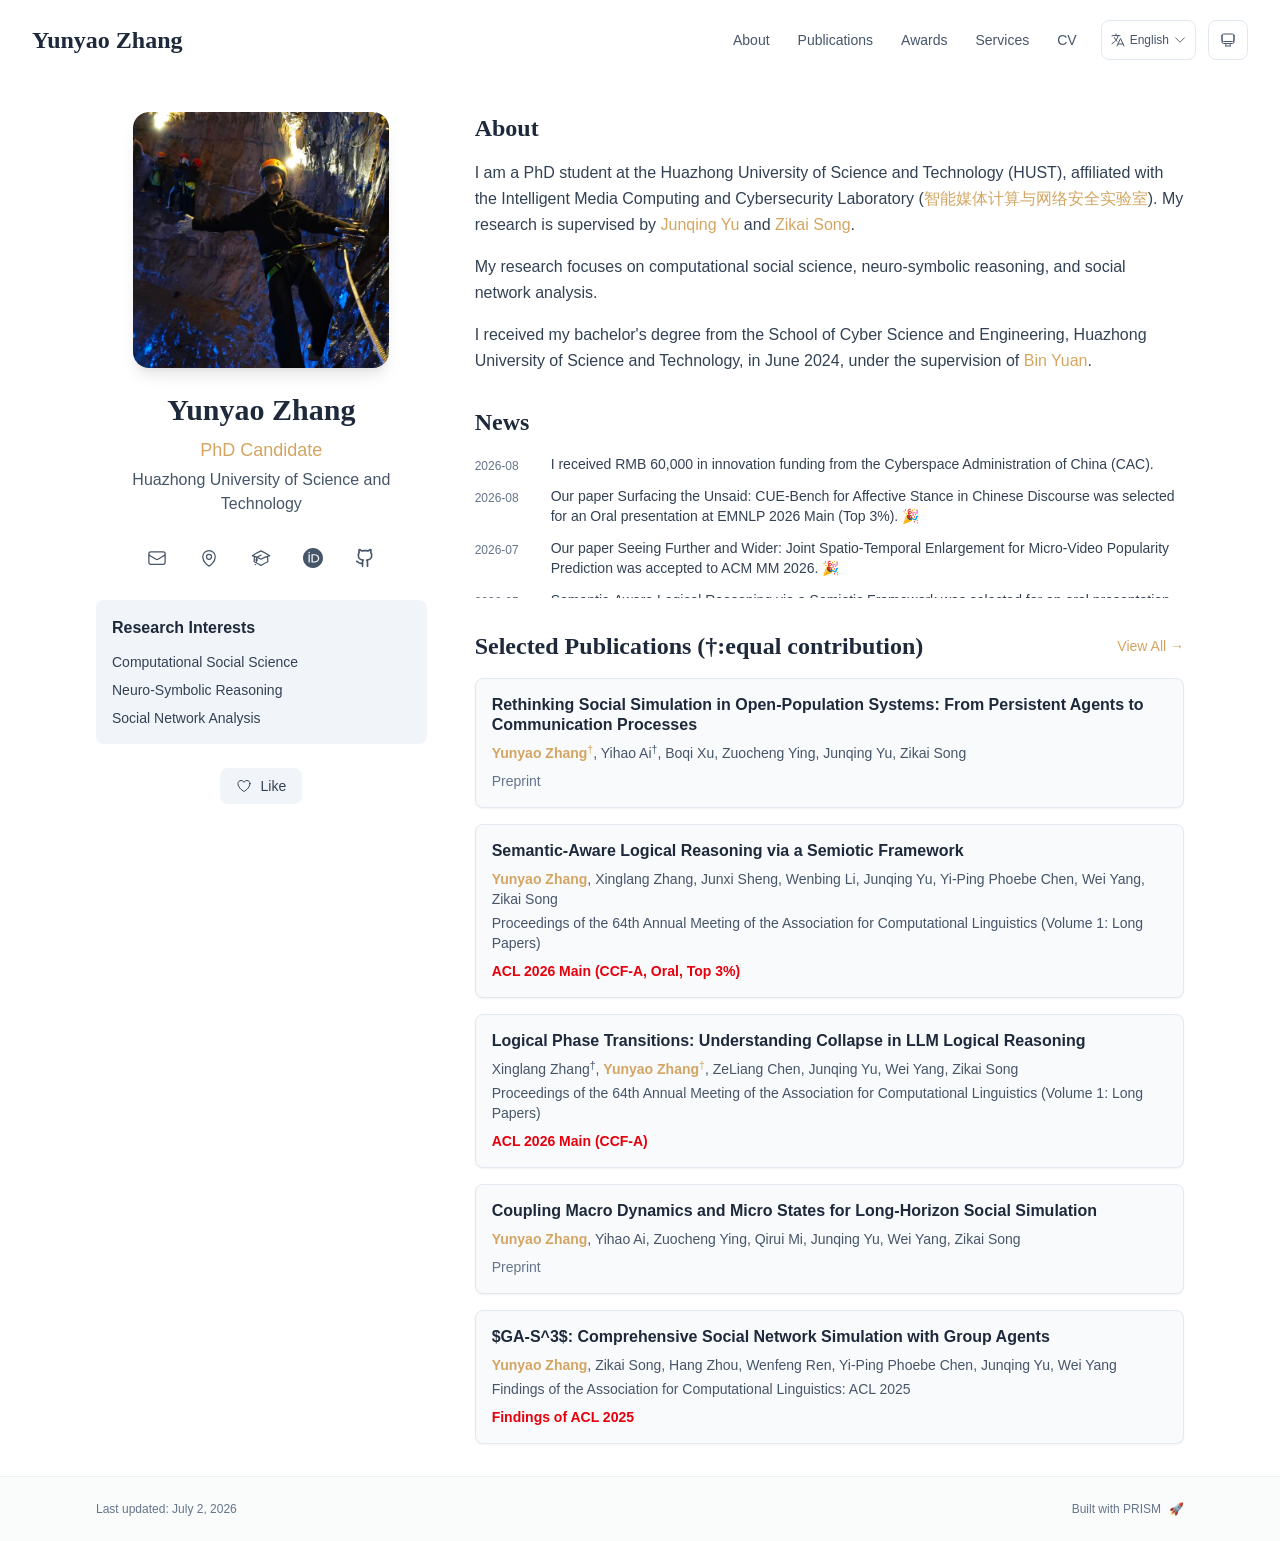
==== commit f194335d: "Correct publication BibTeX and add scholarship and funding" ====
--- a/index.html
+++ b/index.html
@@ -59,4 +59,4 @@
     }
   </script><title>Yunyao Zhang</title><meta name="description" content="PhD Candidate at Huazhong University of Science and Technology."/><meta name="author" content="Yunyao Zhang"/><meta name="keywords" content="Yunyao Zhang,PhD,Research,Huazhong University of Science and Technology"/><meta name="creator" content="Yunyao Zhang"/><meta name="publisher" content="Yunyao Zhang"/><meta property="og:title" content="Yunyao Zhang"/><meta property="og:description" content="PhD Candidate at Huazhong University of Science and Technology."/><meta property="og:site_name" content="Yunyao Zhang&#x27;s Academic Website"/><meta property="og:locale" content="en_US"/><meta property="og:type" content="website"/><meta name="twitter:card" content="summary"/><meta name="twitter:title" content="Yunyao Zhang"/><meta name="twitter:description" content="PhD Candidate at Huazhong University of Science and Technology."/><link rel="icon" href="/favicon.svg"/><script>document.querySelectorAll('body link[rel="icon"], body link[rel="apple-touch-icon"]').forEach(el => document.head.appendChild(el))</script><script src="/_next/static/chunks/polyfills-42372ed130431b0a.js" noModule=""></script></head><body class="font-sans antialiased"><div style="visibility:hidden"><nav class="fixed top-0 left-0 right-0 z-50" data-headlessui-state=""><div class="transition-all duration-300 ease-out bg-transparent" style="transform:translateY(-100px)"><div class="max-w-7xl mx-auto px-4 sm:px-6 lg:px-8"><div class="flex justify-between items-center h-16 lg:h-20"><div class="flex-shrink-0" tabindex="0"><a class="text-xl lg:text-2xl font-serif font-semibold text-primary hover:text-accent transition-colors duration-200" href="/">Yunyao Zhang</a></div><div class="hidden lg:block"><div class="ml-10 flex items-center space-x-3"><div class="relative flex items-baseline space-x-1"><a data-nav-href="/" class="relative px-3 py-2 text-sm font-medium rounded-lg transition-colors duration-150 text-primary" href="/">About</a><a data-nav-href="/publications" class="relative px-3 py-2 text-sm font-medium rounded-lg transition-colors duration-150 text-neutral-600" href="/publications/">Publications</a><a data-nav-href="/awards" class="relative px-3 py-2 text-sm font-medium rounded-lg transition-colors duration-150 text-neutral-600" href="/awards/">Awards</a><a data-nav-href="/services" class="relative px-3 py-2 text-sm font-medium rounded-lg transition-colors duration-150 text-neutral-600" href="/services/">Services</a><a data-nav-href="/cv" class="relative px-3 py-2 text-sm font-medium rounded-lg transition-colors duration-150 text-neutral-600" href="/cv/">CV</a></div><div class="flex items-center justify-center w-14 h-10 rounded-lg border border-neutral-200 dark:border-[rgba(148,163,184,0.24)] bg-background dark:bg-neutral-800"><div class="w-6 h-4 rounded bg-neutral-300 animate-pulse"></div></div><div class="flex items-center justify-center w-10 h-10 rounded-lg border border-neutral-200 dark:border-[rgba(148,163,184,0.24)] bg-background dark:bg-neutral-800"><div class="w-4 h-4 rounded-full bg-neutral-300 animate-pulse"></div></div></div></div><div class="lg:hidden flex items-center space-x-2"><div class="flex items-center justify-center w-14 h-10 rounded-lg border border-neutral-200 dark:border-[rgba(148,163,184,0.24)] bg-background dark:bg-neutral-800"><div class="w-6 h-4 rounded bg-neutral-300 animate-pulse"></div></div><div class="flex items-center justify-center w-10 h-10 rounded-lg border border-neutral-200 dark:border-[rgba(148,163,184,0.24)] bg-background dark:bg-neutral-800"><div class="w-4 h-4 rounded-full bg-neutral-300 animate-pulse"></div></div><button class="inline-flex items-center justify-center p-2 rounded-md text-neutral-600 hover:text-primary hover:bg-neutral-100 dark:hover:bg-neutral-800 focus:outline-none focus:ring-2 focus:ring-inset focus:ring-accent transition-colors duration-200" id="headlessui-disclosure-button-«R7pdb»" type="button" aria-expanded="false" data-headlessui-state=""><span class="sr-only">Open main menu</span><div><svg xmlns="http://www.w3.org/2000/svg" fill="none" viewBox="0 0 24 24" stroke-width="1.5" stroke="currentColor" aria-hidden="true" data-slot="icon" class="block h-6 w-6"><path stroke-linecap="round" stroke-linejoin="round" d="M3.75 6.75h16.5M3.75 12h16.5m-16.5 5.25h16.5"></path></svg></div></button></div></div></div></div></nav><main class="min-h-screen pt-16 lg:pt-20"><div class="max-w-6xl mx-auto px-4 sm:px-6 lg:px-8 py-8 bg-background min-h-screen"><div class="grid grid-cols-1 lg:grid-cols-3 gap-12"><div class="lg:col-span-1"><div class="sticky top-8" style="opacity:0;transform:translateY(20px)"><div class="w-64 h-64 mx-auto mb-6 rounded-2xl overflow-hidden shadow-lg hover:shadow-xl transition-all duration-200 hover:scale-105"><img alt="Yunyao Zhang" width="256" height="256" decoding="async" data-nimg="1" class="w-full h-full object-cover object-[32%_center]" style="color:transparent" src="/c.jpg"/></div><div class="text-center mb-6"><h1 class="text-3xl font-serif font-bold text-primary mb-2">Yunyao Zhang</h1><p class="text-lg text-accent font-medium mb-1">PhD Candidate</p><p class="text-neutral-600 mb-2">Huazhong University of Science and Technology</p></div><div class="flex flex-wrap justify-center gap-3 sm:gap-4 mb-6 relative px-2"><div class="relative"><button class="p-2 sm:p-2 transition-colors duration-200 text-neutral-600 dark:text-neutral-400 hover:text-accent" aria-label="Email"><svg xmlns="http://www.w3.org/2000/svg" fill="none" viewBox="0 0 24 24" stroke-width="1.5" stroke="currentColor" aria-hidden="true" data-slot="icon" class="h-5 w-5"><path stroke-linecap="round" stroke-linejoin="round" d="M21.75 6.75v10.5a2.25 2.25 0 0 1-2.25 2.25h-15a2.25 2.25 0 0 1-2.25-2.25V6.75m19.5 0A2.25 2.25 0 0 0 19.5 4.5h-15a2.25 2.25 0 0 0-2.25 2.25m19.5 0v.243a2.25 2.25 0 0 1-1.07 1.916l-7.5 4.615a2.25 2.25 0 0 1-2.36 0L3.32 8.91a2.25 2.25 0 0 1-1.07-1.916V6.75"></path></svg></button></div><div class="relative"><button class="p-2 sm:p-2 transition-colors duration-200 text-neutral-600 dark:text-neutral-400 hover:text-accent" aria-label="Location"><svg xmlns="http://www.w3.org/2000/svg" fill="none" viewBox="0 0 24 24" stroke-width="1.5" stroke="currentColor" aria-hidden="true" data-slot="icon" class="h-5 w-5"><path stroke-linecap="round" stroke-linejoin="round" d="M15 10.5a3 3 0 1 1-6 0 3 3 0 0 1 6 0Z"></path><path stroke-linecap="round" stroke-linejoin="round" d="M19.5 10.5c0 7.142-7.5 11.25-7.5 11.25S4.5 17.642 4.5 10.5a7.5 7.5 0 1 1 15 0Z"></path></svg></button></div><a href="https://scholar.google.com/citations?hl=zh-CN&amp;view_op=list_works&amp;gmla=AEk_c1sEJu9yZ0IhEybvpcOmzQ6cO1RDjNZPLxIIcZcqmbdbF4u8UbjEwN48hMXG9iZQ8m_Xlbfo7Xphm7ymtBdAS0c&amp;user=Nw869RUAAAAJ" target="_blank" rel="noopener noreferrer" class="p-2 sm:p-2 text-neutral-600 dark:text-neutral-400 hover:text-accent transition-colors duration-200" aria-label="Google Scholar"><svg xmlns="http://www.w3.org/2000/svg" fill="none" viewBox="0 0 24 24" stroke-width="1.5" stroke="currentColor" aria-hidden="true" data-slot="icon" class="h-5 w-5"><path stroke-linecap="round" stroke-linejoin="round" d="M4.26 10.147a60.438 60.438 0 0 0-.491 6.347A48.62 48.62 0 0 1 12 20.904a48.62 48.62 0 0 1 8.232-4.41 60.46 60.46 0 0 0-.491-6.347m-15.482 0a50.636 50.636 0 0 0-2.658-.813A59.906 59.906 0 0 1 12 3.493a59.903 59.903 0 0 1 10.399 5.84c-.896.248-1.783.52-2.658.814m-15.482 0A50.717 50.717 0 0 1 12 13.489a50.702 50.702 0 0 1 7.74-3.342M6.75 15a.75.75 0 1 0 0-1.5.75.75 0 0 0 0 1.5Zm0 0v-3.675A55.378 55.378 0 0 1 12 8.443m-7.007 11.55A5.981 5.981 0 0 0 6.75 15.75v-1.5"></path></svg></a><a href="https://orcid.org/0009-0001-3412-9262" target="_blank" rel="noopener noreferrer" class="p-2 sm:p-2 text-neutral-600 dark:text-neutral-400 hover:text-accent transition-colors duration-200" aria-label="ORCID"><svg viewBox="0 0 24 24" fill="currentColor" class="h-5 w-5" xmlns="http://www.w3.org/2000/svg"><path d="M12 0C5.372 0 0 5.372 0 12s5.372 12 12 12 12-5.372 12-12S18.628 0 12 0zM7.369 4.378c.525 0 .947.431.947.947s-.422.947-.947.947a.95.95 0 0 1-.947-.947c0-.525.422-.947.947-.947zm-.722 3.038h1.444v10.041H6.647V7.416zm3.562 0h3.9c3.712 0 5.344 2.653 5.344 5.025 0 2.578-2.016 5.025-5.325 5.025h-3.919V7.416zm1.444 1.303v7.444h2.297c3.272 0 4.022-2.484 4.022-3.722 0-2.016-1.284-3.722-4.097-3.722h-2.222z"></path></svg></a><a href="https://github.com/AI4SS" target="_blank" rel="noopener noreferrer" class="p-2 sm:p-2 text-neutral-600 dark:text-neutral-400 hover:text-accent transition-colors duration-200" aria-label="GitHub"><svg xmlns="http://www.w3.org/2000/svg" width="24" height="24" viewBox="0 0 24 24" fill="none" stroke="currentColor" stroke-width="2" stroke-linecap="round" stroke-linejoin="round" class="lucide lucide-github h-5 w-5" aria-hidden="true"><path d="M15 22v-4a4.8 4.8 0 0 0-1-3.5c3 0 6-2 6-5.5.08-1.25-.27-2.48-1-3.5.28-1.15.28-2.35 0-3.5 0 0-1 0-3 1.5-2.64-.5-5.36-.5-8 0C6 2 5 2 5 2c-.3 1.15-.3 2.35 0 3.5A5.403 5.403 0 0 0 4 9c0 3.5 3 5.5 6 5.5-.39.49-.68 1.05-.85 1.65-.17.6-.22 1.23-.15 1.85v4"></path><path d="M9 18c-4.51 2-5-2-7-2"></path></svg></a></div><div class="bg-neutral-100 dark:bg-neutral-800 rounded-lg p-4 mb-6 hover:shadow-lg transition-all duration-200 hover:scale-[1.02]"><h3 class="font-semibold text-primary mb-3">Research Interests</h3><div class="space-y-2 text-sm text-neutral-700 dark:text-neutral-500"><div>Computational Social Science</div><div>Neuro-Symbolic Reasoning</div><div>Social Network Analysis</div></div></div><div class="flex justify-center"><div class="relative"><button class="flex items-center space-x-2 px-4 py-2 rounded-lg font-medium text-sm transition-all duration-200 bg-neutral-100 dark:bg-neutral-800 text-neutral-700 dark:text-neutral-500 hover:bg-red-50 dark:hover:bg-red-900/20 hover:text-red-600 dark:hover:text-red-400 cursor-pointer" tabindex="0"><svg xmlns="http://www.w3.org/2000/svg" fill="none" viewBox="0 0 24 24" stroke-width="1.5" stroke="currentColor" aria-hidden="true" data-slot="icon" class="h-4 w-4"><path stroke-linecap="round" stroke-linejoin="round" d="M21 8.25c0-2.485-2.099-4.5-4.688-4.5-1.935 0-3.597 1.126-4.312 2.733-.715-1.607-2.377-2.733-4.313-2.733C5.1 3.75 3 5.765 3 8.25c0 7.22 9 12 9 12s9-4.78 9-12Z"></path></svg><span>Like</span></button></div></div></div></div><div class="lg:col-span-2 space-y-8"><section id="about" class="scroll-mt-24 space-y-8"><section style="opacity:0;transform:translateY(20px)"><h2 class="text-2xl font-serif font-bold text-primary mb-4">About</h2><div class="text-neutral-700 dark:text-neutral-600 leading-relaxed"><p class="mb-4 last:mb-0">I am a PhD student at the Huazhong University of Science and Technology (HUST), affiliated with the Intelligent Media Computing and Cybersecurity Laboratory (<a href="https://media.hust.edu.cn/" node="[object Object]" target="_blank" rel="noopener noreferrer" class="text-accent font-medium transition-all duration-200 rounded hover:bg-accent/10 hover:shadow-sm">智能媒体计算与网络安全实验室</a>). My research is supervised by <a href="https://scholar.google.com/citations?user=_UjqBfcAAAAJ&amp;hl=zh-CN" node="[object Object]" target="_blank" rel="noopener noreferrer" class="text-accent font-medium transition-all duration-200 rounded hover:bg-accent/10 hover:shadow-sm">Junqing Yu</a> and <a href="https://skyesong38.github.io/" node="[object Object]" target="_blank" rel="noopener noreferrer" class="text-accent font-medium transition-all duration-200 rounded hover:bg-accent/10 hover:shadow-sm">Zikai Song</a>.</p>
 <p class="mb-4 last:mb-0">My research focuses on computational social science, neuro-symbolic reasoning, and social network analysis.</p>
-<p class="mb-4 last:mb-0">I received my bachelor&#x27;s degree from the School of Cyber Science and Engineering, Huazhong University of Science and Technology, in June 2024, under the supervision of <a href="https://scholar.google.com/citations?hl=zh-CN&amp;user=Tj3yBksAAAAJ&amp;view_op=list_works&amp;sortby=pubdate" node="[object Object]" target="_blank" rel="noopener noreferrer" class="text-accent font-medium transition-all duration-200 rounded hover:bg-accent/10 hover:shadow-sm">Bin Yuan</a>.</p></div></section><section style="opacity:0;transform:translateY(20px)"><h2 class="text-2xl font-serif font-bold text-primary mb-4">News</h2><div class="max-h-36 overflow-y-auto overscroll-contain pr-2 space-y-3 scroll-smooth snap-y snap-mandatory [scrollbar-width:thin]" aria-label="News" tabindex="0"><div class="flex items-start space-x-3 snap-start"><span class="text-xs text-neutral-500 mt-1 w-16 flex-shrink-0">2026-08</span><p class="text-sm text-neutral-700">Our paper Surfacing the Unsaid: CUE-Bench for Affective Stance in Chinese Discourse was selected for an Oral presentation at EMNLP 2026 Main (Top 3%). 🎉</p></div><div class="flex items-start space-x-3 snap-start"><span class="text-xs text-neutral-500 mt-1 w-16 flex-shrink-0">2026-07</span><p class="text-sm text-neutral-700">Our paper Seeing Further and Wider: Joint Spatio-Temporal Enlargement for Micro-Video Popularity Prediction was accepted to ACM MM 2026. 🎉</p></div><div class="flex items-start space-x-3 snap-start"><span class="text-xs text-neutral-500 mt-1 w-16 flex-shrink-0">2026-05</span><p class="text-sm text-neutral-700">Semantic-Aware Logical Reasoning via a Semiotic Framework was selected for an oral presentation at ACL 2026. 🎉</p></div><div class="flex items-start space-x-3 snap-start"><span class="text-xs text-neutral-500 mt-1 w-16 flex-shrink-0">2026-04</span><p class="text-sm text-neutral-700">Two papers were accepted to ACL 2026 Main. 🎉</p></div><div class="flex items-start space-x-3 snap-start"><span class="text-xs text-neutral-500 mt-1 w-16 flex-shrink-0">2025-07</span><p class="text-sm text-neutral-700">Our team won First Place in the ACM Social Media Prediction Challenge 2025 (Video Track) 🎉.</p></div><div class="flex items-start space-x-3 snap-start"><span class="text-xs text-neutral-500 mt-1 w-16 flex-shrink-0">2025-05</span><p class="text-sm text-neutral-700">Our paper was accepted to Findings of ACL 2025. 🎉</p></div></div></section><section style="opacity:0;transform:translateY(20px)"><div class="flex items-center justify-between mb-4"><h2 class="text-2xl font-serif font-bold text-primary">Selected Publications (†:equal contribution)</h2><a class="text-accent hover:text-accent-dark text-sm font-medium transition-all duration-200 rounded hover:bg-accent/10 hover:shadow-sm" href="/publications/">View All<!-- --> →</a></div><div class="space-y-4"><div class="bg-neutral-50 dark:bg-neutral-800 p-4 rounded-lg shadow-sm border border-neutral-200 dark:border-[rgba(148,163,184,0.24)] hover:shadow-lg transition-all duration-200 hover:scale-[1.02]" style="opacity:0;transform:translateY(20px)"><h3 class="font-semibold text-primary mb-2 leading-tight">Rethinking Social Simulation in Open-Population Systems: From Persistent Agents to Communication Processes</h3><p class="text-sm text-neutral-600 dark:text-neutral-500 mb-1"><span><span class="font-semibold text-accent ">Yunyao Zhang</span><sup class="ml-0 text-accent">†</sup>, </span><span><span class=" ">Yihao Ai</span><sup class="ml-0 text-neutral-600 dark:text-neutral-500">†</sup>, </span><span><span class=" ">Boqi Xu</span>, </span><span><span class=" ">Zuocheng Ying</span>, </span><span><span class=" ">Junqing Yu</span>, </span><span><span class=" ">Zikai Song</span></span></p><p class="text-sm text-neutral-600 dark:text-neutral-500 mb-2"></p><p class="text-sm line-clamp-2 text-neutral-500 dark:text-neutral-500">Preprint</p></div><div class="bg-neutral-50 dark:bg-neutral-800 p-4 rounded-lg shadow-sm border border-neutral-200 dark:border-[rgba(148,163,184,0.24)] hover:shadow-lg transition-all duration-200 hover:scale-[1.02]" style="opacity:0;transform:translateY(20px)"><h3 class="font-semibold text-primary mb-2 leading-tight">Semantic-Aware Logical Reasoning via a Semiotic Framework</h3><p class="text-sm text-neutral-600 dark:text-neutral-500 mb-1"><span><span class="font-semibold text-accent ">Yunyao Zhang</span>, </span><span><span class=" ">Xinglang Zhang</span>, </span><span><span class=" ">Junxi Sheng</span>, </span><span><span class=" ">Wenbing Li</span>, </span><span><span class=" ">Junqing Yu</span>, </span><span><span class=" ">Yi-Ping Phoebe Chen</span>, </span><span><span class=" ">Wei Yang</span>, </span><span><span class=" ">Zikai Song</span></span></p><p class="text-sm text-neutral-600 dark:text-neutral-500 mb-2">Proceedings of the 64th Annual Meeting of the Association for Computational Linguistics (Volume 1: Long Papers)</p><p class="text-sm line-clamp-2 font-semibold text-red-600 dark:text-red-400">ACL 2026 Main (CCF-A, Oral, Top 3%)</p></div><div class="bg-neutral-50 dark:bg-neutral-800 p-4 rounded-lg shadow-sm border border-neutral-200 dark:border-[rgba(148,163,184,0.24)] hover:shadow-lg transition-all duration-200 hover:scale-[1.02]" style="opacity:0;transform:translateY(20px)"><h3 class="font-semibold text-primary mb-2 leading-tight">Logical Phase Transitions: Understanding Collapse in LLM Logical Reasoning</h3><p class="text-sm text-neutral-600 dark:text-neutral-500 mb-1"><span><span class=" ">Xinglang Zhang</span><sup class="ml-0 text-neutral-600 dark:text-neutral-500">†</sup>, </span><span><span class="font-semibold text-accent ">Yunyao Zhang</span><sup class="ml-0 text-accent">†</sup>, </span><span><span class=" ">ZeLiang Chen</span>, </span><span><span class=" ">Junqing Yu</span>, </span><span><span class=" ">Wei Yang</span>, </span><span><span class=" ">Zikai Song</span></span></p><p class="text-sm text-neutral-600 dark:text-neutral-500 mb-2">Proceedings of the 64th Annual Meeting of the Association for Computational Linguistics (Volume 1: Long Papers)</p><p class="text-sm line-clamp-2 font-semibold text-red-600 dark:text-red-400">ACL 2026 Main (CCF-A)</p></div><div class="bg-neutral-50 dark:bg-neutral-800 p-4 rounded-lg shadow-sm border border-neutral-200 dark:border-[rgba(148,163,184,0.24)] hover:shadow-lg transition-all duration-200 hover:scale-[1.02]" style="opacity:0;transform:translateY(20px)"><h3 class="font-semibold text-primary mb-2 leading-tight">Coupling Macro Dynamics and Micro States for Long-Horizon Social Simulation</h3><p class="text-sm text-neutral-600 dark:text-neutral-500 mb-1"><span><span class="font-semibold text-accent ">Yunyao Zhang</span>, </span><span><span class=" ">Yihao Ai</span>, </span><span><span class=" ">Zuocheng Ying</span>, </span><span><span class=" ">Qirui Mi</span>, </span><span><span class=" ">Junqing Yu</span>, </span><span><span class=" ">Wei Yang</span>, </span><span><span class=" ">Zikai Song</span></span></p><p class="text-sm text-neutral-600 dark:text-neutral-500 mb-2"></p><p class="text-sm line-clamp-2 text-neutral-500 dark:text-neutral-500">Preprint</p></div><div class="bg-neutral-50 dark:bg-neutral-800 p-4 rounded-lg shadow-sm border border-neutral-200 dark:border-[rgba(148,163,184,0.24)] hover:shadow-lg transition-all duration-200 hover:scale-[1.02]" style="opacity:0;transform:translateY(20px)"><h3 class="font-semibold text-primary mb-2 leading-tight">$GA-S^3$: Comprehensive Social Network Simulation with Group Agents</h3><p class="text-sm text-neutral-600 dark:text-neutral-500 mb-1"><span><span class="font-semibold text-accent ">Yunyao Zhang</span>, </span><span><span class=" ">Zikai Song</span>, </span><span><span class=" ">Hang Zhou</span>, </span><span><span class=" ">Wenfeng Ren</span>, </span><span><span class=" ">Yi-Ping Phoebe Chen</span>, </span><span><span class=" ">Junqing Yu</span>, </span><span><span class=" ">Wei Yang</span></span></p><p class="text-sm text-neutral-600 dark:text-neutral-500 mb-2">Findings of the Association for Computational Linguistics: ACL 2025</p><p class="text-sm line-clamp-2 font-semibold text-red-600 dark:text-red-400">Findings of ACL 2025</p></div></div></section></section></div></div></div><!--$--><!--/$--><!--$--><!--/$--></main><footer class="border-t border-neutral-200/50 bg-neutral-50/50 dark:bg-neutral-900/50 dark:border-neutral-700/50"><div class="max-w-6xl mx-auto px-4 sm:px-6 lg:px-8 py-6"><div class="flex flex-col sm:flex-row justify-between items-center gap-2"><p class="text-xs text-neutral-500">Last updated<!-- -->: <!-- -->July 2, 2026</p><p class="text-xs text-neutral-500 flex items-center"><a href="https://github.com/xyjoey/PRISM" target="_blank" rel="noopener noreferrer">Built with PRISM</a><span class="ml-2">🚀</span></p></div></div></footer></div><script src="/_next/static/chunks/webpack-679b75d1c4c2027c.js" async=""></script><script>(self.__next_f=self.__next_f||[]).push([0])</script><script>self.__next_f.push([1,"1:\"$Sreact.fragment\"\n3:I[3719,[\"461\",\"static/chunks/461-a9a5d7b05a71d978.js\",\"874\",\"static/chunks/874-6cc630662f3664af.js\",\"291\",\"static/chunks/291-e39730cc9327e39b.js\",\"177\",\"static/chunks/app/layout-09e4d1cbec46f675.js\"],\"ThemeProvider\"]\n4:I[310,[\"461\",\"static/chunks/461-a9a5d7b05a71d978.js\",\"874\",\"static/chunks/874-6cc630662f3664af.js\",\"291\",\"static/chunks/291-e39730cc9327e39b.js\",\"177\",\"static/chunks/app/layout-09e4d1cbec46f675.js\"],\"LocaleProvider\"]\n5:I[4574,[\"461\",\"static/chunks/461-a9a5d7b05a71d978.js\",\"874\",\"static/chunks/874-6cc630662f3664af.js\",\"291\",\"static/chunks/291-e39730cc9327e39b.js\",\"177\",\"static/chunks/app/layout-09e4d1cbec46f675.js\"],\"default\"]\n6:I[7555,[],\"\"]\n7:I[1295,[],\"\"]\n8:I[2548,[\"461\",\"static/chunks/461-a9a5d7b05a71d978.js\",\"874\",\"static/chunks/874-6cc630662f3664af.js\",\"291\",\"static/chunks/291-e39730cc9327e39b.js\",\"177\",\"static/chunks/app/layout-09e4d1cbec46f675.js\"],\"default\"]\n9:I[6613,[\"461\",\"static/chunks/461-a9a5d7b05a71d978.js\",\"178\",\"static/chunks/178-595a94b9af1e67b5.js\",\"874\",\"static/chunks/874-6cc630662f3664af.js\",\"748\",\"static/chunks/748-19c7ae41c233b420.js\",\"974\",\"static/chunks/app/page-74b16a601c318ee3.js\"],\"default\"]\na:I[9665,[],\"MetadataBoundary\"]\nc:I[9665,[],\"OutletBoundary\"]\nf:I[4911,[],\"AsyncMetadataOutlet\"]\n11:I[9665,[],\"ViewportBoundary\"]\n13:I[6614,[],\"\"]\n:HL[\"/_next/static/css/74d0e7997b155a5a.css\",\"style\"]\n2:T591,\n    try {\n      const cfg = {\"enabled\":true,\"locales\":[\"zh\",\"en\"],\"defaultLocale\":\"en\",\"mode\":\"auto\",\"fixedLocale\":\"en\",\"persist\":false,\"switcher\":true,\"labels\":{\"zh\":\"中文\",\"en\":\"English\"}};\n      const storageKey = 'locale-storage';\n      const normalize = (value) =\u003e typeof value === 'string' ? value.trim().replace('_', '-').toLowerCase() : '';\n      const matchLocale = (candidate) =\u003e {\n        const normalized = normalize(candidate);\n        if (!normalized) return null;\n        if (cfg.locales.includes(normalized)) return normalized;\n        const language = normalized.split('-')[0];\n        if (cfg.locales.includes(language)) return language;\n       "])</script><script>self.__next_f.push([1," return null;\n      };\n\n      let resolved = null;\n\n      if (cfg.persist) {\n        resolved = matchLocale(localStorage.getItem(storageKey));\n      }\n\n      if (!resolved) {\n        if (cfg.mode === 'fixed') {\n          resolved = cfg.fixedLocale;\n        } else {\n          resolved = matchLocale(navigator.language);\n        }\n      }\n\n      if (!resolved) {\n        resolved = cfg.defaultLocale;\n      }\n\n      const root = document.documentElement;\n      root.lang = resolved;\n      root.setAttribute('data-locale', resolved);\n\n      if (cfg.persist) {\n        localStorage.setItem(storageKey, resolved);\n      }\n    } catch (e) {\n      const root = document.documentElement;\n      root.lang = 'en';\n      root.setAttribute('data-locale', 'en');\n    }\n  "])</script><script>self.__next_f.push([1,"0:{\"P\":null,\"b\":\"THtgKI88oGiFPJ0AUNYh8\",\"p\":\"\",\"c\":[\"\",\"\"],\"i\":false,\"f\":[[[\"\",{\"children\":[\"__PAGE__\",{}]},\"$undefined\",\"$undefined\",true],[\"\",[\"$\",\"$1\",\"c\",{\"children\":[[[\"$\",\"link\",\"0\",{\"rel\":\"stylesheet\",\"href\":\"/_next/static/css/74d0e7997b155a5a.css\",\"precedence\":\"next\",\"crossOrigin\":\"$undefined\",\"nonce\":\"$undefined\"}]],[\"$\",\"html\",null,{\"lang\":\"en\",\"className\":\"scroll-smooth\",\"suppressHydrationWarning\":true,\"children\":[[\"$\",\"head\",null,{\"children\":[[\"$\",\"link\",null,{\"rel\":\"icon\",\"href\":\"/favicon.svg\",\"type\":\"image/svg+xml\"}],[\"$\",\"link\",null,{\"rel\":\"dns-prefetch\",\"href\":\"https://jialeliu.com\"}],[\"$\",\"link\",null,{\"rel\":\"preconnect\",\"href\":\"https://jialeliu.com\",\"crossOrigin\":\"\"}],[\"$\",\"link\",null,{\"rel\":\"preload\",\"as\":\"font\",\"type\":\"font/woff2\",\"href\":\"https://jialeliu.com/fonts/georgiab.woff2\",\"crossOrigin\":\"\"}],[\"$\",\"script\",null,{\"dangerouslySetInnerHTML\":{\"__html\":\"\\n              try {\\n                const theme = localStorage.getItem('theme-storage');\\n                const parsed = theme ? JSON.parse(theme) : null;\\n                const setting = parsed?.state?.theme || 'system';\\n                const prefersDark = typeof window !== 'undefined' \u0026\u0026 window.matchMedia \u0026\u0026 window.matchMedia('(prefers-color-scheme: dark)').matches;\\n                const effective = setting === 'dark' ? 'dark' : (setting === 'light' ? 'light' : (prefersDark ? 'dark' : 'light'));\\n                var root = document.documentElement;\\n                root.classList.add(effective);\\n                root.setAttribute('data-theme', effective);\\n              } catch (e) {\\n                var root = document.documentElement;\\n                root.classList.add('light');\\n                root.setAttribute('data-theme', 'light');\\n              }\\n            \"}}],[\"$\",\"script\",null,{\"dangerouslySetInnerHTML\":{\"__html\":\"$2\"}}]]}],[\"$\",\"body\",null,{\"className\":\"font-sans antialiased\",\"children\":[\"$\",\"$L3\",null,{\"children\":[\"$\",\"$L4\",null,{\"config\":{\"enabled\":true,\"locales\":[\"zh\",\"en\"],\"defaultLocale\":\"en\",\"mode\":\"auto\",\"fixedLocale\":\"en\",\"persist\":false,\"switcher\":true,\"labels\":{\"zh\":\"中文\",\"en\":\"English\"}},\"children\":[[\"$\",\"$L5\",null,{\"items\":[{\"title\":\"About\",\"type\":\"page\",\"target\":\"about\",\"href\":\"/\"},{\"title\":\"Publications\",\"type\":\"page\",\"target\":\"publications\",\"href\":\"/publications\"},{\"title\":\"Awards\",\"type\":\"page\",\"target\":\"awards\",\"href\":\"/awards\"},{\"title\":\"Services\",\"type\":\"page\",\"target\":\"services\",\"href\":\"/services\"},{\"title\":\"CV\",\"type\":\"page\",\"target\":\"cv\",\"href\":\"/cv\"}],\"siteTitle\":\"Yunyao Zhang\",\"enableOnePageMode\":false,\"i18n\":\"$0:f:0:1:1:props:children:1:props:children:1:props:children:props:children:props:config\",\"itemsByLocale\":{\"zh\":[{\"title\":\"关于我\",\"type\":\"page\",\"target\":\"about\",\"href\":\"/\"},{\"title\":\"论文\",\"type\":\"page\",\"target\":\"publications\",\"href\":\"/publications\"},{\"title\":\"奖项\",\"type\":\"page\",\"target\":\"awards\",\"href\":\"/awards\"},{\"title\":\"服务\",\"type\":\"page\",\"target\":\"services\",\"href\":\"/services\"},{\"title\":\"简历\",\"type\":\"page\",\"target\":\"cv\",\"href\":\"/cv\"}],\"en\":[{\"title\":\"About\",\"type\":\"page\",\"target\":\"about\",\"href\":\"/\"},{\"title\":\"Publications\",\"type\":\"page\",\"target\":\"publications\",\"href\":\"/publications\"},{\"title\":\"Awards\",\"type\":\"page\",\"target\":\"awards\",\"href\":\"/awards\"},{\"title\":\"Services\",\"type\":\"page\",\"target\":\"services\",\"href\":\"/services\"},{\"title\":\"CV\",\"type\":\"page\",\"target\":\"cv\",\"href\":\"/cv\"}]},\"siteTitleByLocale\":{\"zh\":\"张云耀\",\"en\":\"Yunyao Zhang\"}}],[\"$\",\"main\",null,{\"className\":\"min-h-screen pt-16 lg:pt-20\",\"children\":[\"$\",\"$L6\",null,{\"parallelRouterKey\":\"children\",\"error\":\"$undefined\",\"errorStyles\":\"$undefined\",\"errorScripts\":\"$undefined\",\"template\":[\"$\",\"$L7\",null,{}],\"templateStyles\":\"$undefined\",\"templateScripts\":\"$undefined\",\"notFound\":[[[\"$\",\"title\",null,{\"children\":\"404: This page could not be found.\"}],[\"$\",\"div\",null,{\"style\":{\"fontFamily\":\"system-ui,\\\"Segoe UI\\\",Roboto,Helvetica,Arial,sans-serif,\\\"Apple Color Emoji\\\",\\\"Segoe UI Emoji\\\"\",\"height\":\"100vh\",\"textAlign\":\"center\",\"display\":\"flex\",\"flexDirection\":\"column\",\"alignItems\":\"center\",\"justifyContent\":\"center\"},\"children\":[\"$\",\"div\",null,{\"children\":[[\"$\",\"style\",null,{\"dangerouslySetInnerHTML\":{\"__html\":\"body{color:#000;background:#fff;margin:0}.next-error-h1{border-right:1px solid rgba(0,0,0,.3)}@media (prefers-color-scheme:dark){body{color:#fff;background:#000}.next-error-h1{border-right:1px solid rgba(255,255,255,.3)}}\"}}],[\"$\",\"h1\",null,{\"className\":\"next-error-h1\",\"style\":{\"display\":\"inline-block\",\"margin\":\"0 20px 0 0\",\"padding\":\"0 23px 0 0\",\"fontSize\":24,\"fontWeight\":500,\"verticalAlign\":\"top\",\"lineHeight\":\"49px\"},\"children\":404}],[\"$\",\"div\",null,{\"style\":{\"display\":\"inline-block\"},\"children\":[\"$\",\"h2\",null,{\"style\":{\"fontSize\":14,\"fontWeight\":400,\"lineHeight\":\"49px\",\"margin\":0},\"children\":\"This page could not be found.\"}]}]]}]}]],[]],\"forbidden\":\"$undefined\",\"unauthorized\":\"$undefined\"}]}],[\"$\",\"$L8\",null,{\"lastUpdated\":\"July 2, 2026\",\"lastUpdatedByLocale\":{\"zh\":\"2026年7月2日\",\"en\":\"July 2, 2026\"},\"defaultLocale\":\"en\"}]]}]}]}]]}]]}],{\"children\":[\"__PAGE__\",[\"$\",\"$1\",\"c\",{\"children\":[[\"$\",\"$L9\",null,{\"dataByLocale\":{\"zh\":{\"author\":{\"name\":\"张云耀\",\"title\":\"博士生\",\"institution\":\"华中科技大学\",\"avatar\":\"/c.jpg\"},\"social\":{\"email\":\"ikostar@hust.edu.cn\",\"location\":\"中国，武汉\",\"google_scholar\":\"https://scholar.google.com/citations?hl=zh-CN\u0026view_op=list_works\u0026gmla=AEk_c1sEJu9yZ0IhEybvpcOmzQ6cO1RDjNZPLxIIcZcqmbdbF4u8UbjEwN48hMXG9iZQ8m_Xlbfo7Xphm7ymtBdAS0c\u0026user=Nw869RUAAAAJ\",\"orcid\":\"https://orcid.org/0009-0001-3412-9262\",\"github\":\"https://github.com/AI4SS\"},\"features\":{\"enable_likes\":true,\"enable_one_page_mode\":false},\"enableOnePageMode\":false,\"researchInterests\":[\"计算社会科学\",\"神经符号推理\",\"社交网络分析\"],\"pagesToShow\":[{\"type\":\"about\",\"id\":\"about\",\"sections\":[{\"id\":\"about\",\"type\":\"markdown\",\"source\":\"bio.md\",\"title\":\"关于我\",\"content\":\"我目前是华中科技大学博士研究生，隶属于华中科技大学智能媒体计算与网络安全实验室。我的导师是 [于俊清](https://scholar.google.com/citations?user=_UjqBfcAAAAJ\u0026hl=zh-CN) 和 [宋子恺](https://skyesong38.github.io/)。\\n\\n我的研究方向聚焦于计算社会科学、神经符号推理与社交网络分析。\\n\\n我于 2024 年 6 月在华中科技大学网络空间安全学院获得学士学位，导师为 [袁斌](https://scholar.google.com/citations?hl=zh-CN\u0026user=Tj3yBksAAAAJ\u0026view_op=list_works\u0026sortby=pubdate)。\\n\"},{\"id\":\"news\",\"type\":\"list\",\"title\":\"动态\",\"source\":\"news.toml\",\"items\":[{\"date\":\"2026-08\",\"content\":\"我们的论文《Surfacing the Unsaid: CUE-Bench for Affective Stance in Chinese Discourse》入选 EMNLP 2026 Main Oral（前 3%）。🎉\"},{\"date\":\"2026-07\",\"content\":\"我们的论文《Seeing Further and Wider: Joint Spatio-Temporal Enlargement for Micro-Video Popularity Prediction》被 ACM MM 2026 接收。🎉\"},{\"date\":\"2026-05\",\"content\":\"论文《Semantic-Aware Logical Reasoning via a Semiotic Framework》被选为 ACL 2026 Oral。🎉\"},{\"date\":\"2026-04\",\"content\":\"两篇论文被 ACL 2026 Main 接收。🎉\"},{\"date\":\"2025-07\",\"content\":\"我们的团队在 ACM Social Media Prediction Challenge 2025（视频赛道）中获得第一名。🎉\"},{\"date\":\"2025-05\",\"content\":\"我们的论文被 Findings of ACL 2025 接收。🎉\"}]},{\"id\":\"featured_publications\",\"type\":\"publications\",\"title\":\"精选论文（†：共同一作）\",\"filter\":\"selected\",\"limit\":5,\"publications\":[{\"id\":\"zhang2026opensim\",\"title\":\"Rethinking Social Simulation in Open-Population Systems: From Persistent Agents to Communication Processes\",\"authors\":[{\"name\":\"Yunyao Zhang\",\"isHighlighted\":true,\"isCorresponding\":true,\"isCoAuthor\":false},{\"name\":\"Yihao Ai\",\"isHighlighted\":false,\"isCorresponding\":true,\"isCoAuthor\":false},{\"name\":\"Boqi Xu\",\"isHighlighted\":false,\"isCorresponding\":false,\"isCoAuthor\":false},{\"name\":\"Zuocheng Ying\",\"isHighlighted\":false,\"isCorresponding\":false,\"isCoAuthor\":false},{\"name\":\"Junqing Yu\",\"isHighlighted\":false,\"isCorresponding\":false,\"isCoAuthor\":false},{\"name\":\"Zikai Song\",\"isHighlighted\":false,\"isCorresponding\":false,\"isCoAuthor\":false}],\"year\":2026,\"month\":\"10\",\"type\":\"preprint\",\"status\":\"published\",\"tags\":[],\"keywords\":\"$0:f:0:1:2:children:1:props:children:0:props:dataByLocale:zh:pagesToShow:0:sections:2:publications:0:tags\",\"researchArea\":\"machine-learning\",\"journal\":\"\",\"conference\":\"\",\"url\":\"https://arxiv.org/abs/2610.37687\",\"project\":\"https://ai4ss.github.io/OpenSim/\",\"abstract\":\"\",\"description\":\"Preprint\",\"selected\":true,\"preview\":\"OpenSim.png\",\"bibtex\":\"@misc{zhang2026opensim,\\n  title = {Rethinking Social Simulation in Open-Population Systems: From Persistent Agents to Communication Processes},\\n  author = {Zhang, Yunyao and Ai, Yihao and Xu, Boqi and Ying, Zuocheng and Yu, Junqing and Song, Zikai},\\n  year = {2026},\\n  month = {oct},\\n  eprint = {2610.37687},\\n  archivePrefix = {arXiv},\\n  primaryClass = {cs.MA},\\n  url = {https://arxiv.org/abs/2610.37687}\\n}\"},{\"id\":\"zhang-etal-2026-semantic\",\"title\":\"Semantic-Aware Logical Reasoning via a Semiotic Framework\",\"authors\":[{\"name\":\"Yunyao Zhang\",\"isHighlighted\":true,\"isCorresponding\":false,\"isCoAuthor\":false},{\"name\":\"Xinglang Zhang\",\"isHighlighted\":false,\"isCorresponding\":false,\"isCoAuthor\":false},{\"name\":\"Junxi Sheng\",\"isHighlighted\":false,\"isCorresponding\":false,\"isCoAuthor\":false},{\"name\":\"Wenbing Li\",\"isHighlighted\":false,\"isCorresponding\":false,\"isCoAuthor\":false},{\"name\":\"Junqing Yu\",\"isHighlighted\":false,\"isCorresponding\":false,\"isCoAuthor\":false},{\"name\":\"Yi-Ping Phoebe Chen\",\"isHighlighted\":false,\"isCorresponding\":false,\"isCoAuthor\":false},{\"name\":\"Wei Yang\",\"isHighlighted\":false,\"isCorresponding\":false,\"isCoAuthor\":false},{\"name\":\"Zikai Song\",\"isHighlighted\":false,\"isCorresponding\":false,\"isCoAuthor\":false}],\"year\":2026,\"month\":\"7\",\"type\":\"conference\",\"status\":\"published\",\"tags\":[],\"keywords\":\"$0:f:0:1:2:children:1:props:children:0:props:dataByLocale:zh:pagesToShow:0:sections:2:publications:1:tags\",\"researchArea\":\"machine-learning\",\"journal\":\"\",\"conference\":\"Proceedings of the 64th Annual Meeting of the Association for Computational Linguistics (Volume 1: Long Papers)\",\"pages\":\"18349--18374\",\"doi\":\"10.18653/v1/2026.acl-long.835\",\"url\":\"https://aclanthology.org/2026.acl-long.835/\",\"abstract\":\"\",\"description\":\"ACL 2026 Main (CCF-A, Oral, Top 3%)\",\"selected\":true,\"preview\":\"/LogicAgent.png\",\"bibtex\":\"@inproceedings{zhang-etal-2026-semantic,\\n  title = {Semantic-Aware Logical Reasoning via a Semiotic Framework},\\n  author = {Zhang, Yunyao and Zhang, Xinglang and Sheng, Junxi and Li, Wenbing and Yu, Junqing and Chen, Yi-Ping Phoebe and Yang, Wei and Song, Zikai},\\n  editor = {Liakata, Maria and Moreira, Viviane P. and Zhang, Jiajun and Jurgens, David},\\n  booktitle = {Proceedings of the 64th Annual Meeting of the Association for Computational Linguistics (Volume 1: Long Papers)},\\n  month = {jul},\\n  year = {2026},\\n  address = {San Diego, California, United States},\\n  publisher = {Association for Computational Linguistics},\\n  url = {https://aclanthology.org/2026.acl-long.835/},\\n  doi = {10.18653/v1/2026.acl-long.835},\\n  pages = {18349--18374},\\n  isbn = {979-8-89176-390-6}\\n}\"},{\"id\":\"zhang-etal-2026-logical\",\"title\":\"Logical Phase Transitions: Understanding Collapse in LLM Logical Reasoning\",\"authors\":[{\"name\":\"Xinglang Zhang\",\"isHighlighted\":false,\"isCorresponding\":true,\"isCoAuthor\":false},{\"name\":\"Yunyao Zhang\",\"isHighlighted\":true,\"isCorresponding\":true,\"isCoAuthor\":false},{\"name\":\"ZeLiang Chen\",\"isHighlighted\":false,\"isCorresponding\":false,\"isCoAuthor\":false},{\"name\":\"Junqing Yu\",\"isHighlighted\":false,\"isCorresponding\":false,\"isCoAuthor\":false},{\"name\":\"Wei Yang\",\"isHighlighted\":false,\"isCorresponding\":false,\"isCoAuthor\":false},{\"name\":\"Zikai Song\",\"isHighlighted\":false,\"isCorresponding\":false,\"isCoAuthor\":false}],\"year\":2026,\"month\":\"7\",\"type\":\"conference\",\"status\":\"published\",\"tags\":[],\"keywords\":\"$0:f:0:1:2:children:1:props:children:0:props:dataByLocale:zh:pagesToShow:0:sections:2:publications:2:tags\",\"researchArea\":\"machine-learning\",\"journal\":\"\",\"conference\":\"Proceedings of the 64th Annual Meeting of the Association for Computational Linguistics (Volume 1: Long Papers)\",\"pages\":\"18836--18860\",\"doi\":\"10.18653/v1/2026.acl-long.858\",\"url\":\"https://aclanthology.org/2026.acl-long.858/\",\"abstract\":\"\",\"description\":\"ACL 2026 Main (CCF-A)\",\"selected\":true,\"preview\":\"/lpt.png\",\"bibtex\":\"@inproceedings{zhang-etal-2026-logical,\\n  title = {Logical Phase Transitions: Understanding Collapse in LLM Logical Reasoning},\\n  author = {Zhang, Xinglang and Zhang, Yunyao and Chen, ZeLiang and Yu, Junqing and Yang, Wei and Song, Zikai},\\n  editor = {Liakata, Maria and Moreira, Viviane P. and Zhang, Jiajun and Jurgens, David},\\n  booktitle = {Proceedings of the 64th Annual Meeting of the Association for Computational Linguistics (Volume 1: Long Papers)},\\n  month = {jul},\\n  year = {2026},\\n  address = {San Diego, California, United States},\\n  publisher = {Association for Computational Linguistics},\\n  url = {https://aclanthology.org/2026.acl-long.858/},\\n  doi = {10.18653/v1/2026.acl-long.858},\\n  pages = {18836--18860},\\n  isbn = {979-8-89176-390-6}\\n}\"},{\"id\":\"zhang2026couplingmacrodynamicsmicro\",\"title\":\"Coupling Macro Dynamics and Micro States for Long-Horizon Social Simulation\",\"authors\":[{\"name\":\"Yunyao Zhang\",\"isHighlighted\":true,\"isCorresponding\":false,\"isCoAuthor\":false},{\"name\":\"Yihao Ai\",\"isHighlighted\":false,\"isCorresponding\":false,\"isCoAuthor\":false},{\"name\":\"Zuocheng Ying\",\"isHighlighted\":false,\"isCorresponding\":false,\"isCoAuthor\":false},{\"name\":\"Qirui Mi\",\"isHighlighted\":false,\"isCorresponding\":false,\"isCoAuthor\":false},{\"name\":\"Junqing Yu\",\"isHighlighted\":false,\"isCorresponding\":false,\"isCoAuthor\":false},{\"name\":\"Wei Yang\",\"isHighlighted\":false,\"isCorresponding\":false,\"isCoAuthor\":false},{\"name\":\"Zikai Song\",\"isHighlighted\":false,\"isCorresponding\":false,\"isCoAuthor\":false}],\"year\":2026,\"type\":\"preprint\",\"status\":\"published\",\"tags\":[],\"keywords\":\"$0:f:0:1:2:children:1:props:children:0:props:dataByLocale:zh:pagesToShow:0:sections:2:publications:3:tags\",\"researchArea\":\"machine-learning\",\"journal\":\"\",\"conference\":\"\",\"url\":\"https://arxiv.org/abs/2604.05516\",\"abstract\":\"\",\"description\":\"Preprint\",\"selected\":true,\"preview\":\"/MF-MDP.png\",\"bibtex\":\"@misc{zhang2026couplingmacrodynamicsmicro,\\n  title = {Coupling Macro Dynamics and Micro States for Long-Horizon Social Simulation},\\n  author = {Yunyao Zhang and Yihao Ai and Zuocheng Ying and Qirui Mi and Junqing Yu and Wei Yang and Zikai Song},\\n  year = {2026},\\n  eprint = {2604.05516},\\n  archivePrefix = {arXiv},\\n  primaryClass = {cs.SI},\\n  url = {https://arxiv.org/abs/2604.05516}\\n}\"},{\"id\":\"zhang-etal-2025-ga\",\"title\":\"$$GA-S^3$: Comprehensive Social Network Simulation with Group Agents\",\"authors\":[{\"name\":\"Yunyao Zhang\",\"isHighlighted\":true,\"isCorresponding\":false,\"isCoAuthor\":false},{\"name\":\"Zikai Song\",\"isHighlighted\":false,\"isCorresponding\":false,\"isCoAuthor\":false},{\"name\":\"Hang Zhou\",\"isHighlighted\":false,\"isCorresponding\":false,\"isCoAuthor\":false},{\"name\":\"Wenfeng Ren\",\"isHighlighted\":false,\"isCorresponding\":false,\"isCoAuthor\":false},{\"name\":\"Yi-Ping Phoebe Chen\",\"isHighlighted\":false,\"isCorresponding\":false,\"isCoAuthor\":false},{\"name\":\"Junqing Yu\",\"isHighlighted\":false,\"isCorresponding\":false,\"isCoAuthor\":false},{\"name\":\"Wei Yang\",\"isHighlighted\":false,\"isCorresponding\":false,\"isCoAuthor\":false}],\"year\":2025,\"month\":\"7\",\"type\":\"conference\",\"status\":\"published\",\"tags\":[],\"keywords\":\"$0:f:0:1:2:children:1:props:children:0:props:dataByLocale:zh:pagesToShow:0:sections:2:publications:4:tags\",\"researchArea\":\"machine-learning\",\"journal\":\"\",\"conference\":\"Findings of the Association for Computational Linguistics: ACL 2025\",\"pages\":\"8950--8970\",\"doi\":\"10.18653/v1/2025.findings-acl.468\",\"url\":\"https://aclanthology.org/2025.findings-acl.468/\",\"abstract\":\"\",\"description\":\"Findings of ACL 2025\",\"selected\":true,\"preview\":\"/gas3.png\",\"bibtex\":\"@inproceedings{zhang-etal-2025-ga,\\n  title = {$GA-S^3$: Comprehensive Social Network Simulation with Group Agents},\\n  author = {Zhang, Yunyao and Song, Zikai and Zhou, Hang and Ren, Wenfeng and Chen, Yi-Ping Phoebe and Yu, Junqing and Yang, Wei},\\n  booktitle = {Findings of the Association for Computational Linguistics: ACL 2025},\\n  year = {2025},\\n  month = {jul},\\n  address = {Vienna, Austria},\\n  publisher = {Association for Computational Linguistics},\\n  pages = {8950--8970},\\n  doi = {10.18653/v1/2025.findings-acl.468},\\n  url = {https://aclanthology.org/2025.findings-acl.468/},\\n  isbn = {979-8-89176-256-5}\\n}\"}]}]}]},\"en\":{\"author\":{\"name\":\"Yunyao Zhang\",\"title\":\"PhD Candidate\",\"institution\":\"Huazhong University of Science and Technology\",\"avatar\":\"/c.jpg\"},\"social\":{\"email\":\"ikostar@hust.edu.cn\",\"location\":\"Wuhan, China\",\"google_scholar\":\"https://scholar.google.com/citations?hl=zh-CN\u0026view_op=list_works\u0026gmla=AEk_c1sEJu9yZ0IhEybvpcOmzQ6cO1RDjNZPLxIIcZcqmbdbF4u8UbjEwN48hMXG9iZQ8m_Xlbfo7Xphm7ymtBdAS0c\u0026user=Nw869RUAAAAJ\",\"orcid\":\"https://orcid.org/0009-0001-3412-9262\",\"github\":\"https://github.com/AI4SS\"},\"features\":{\"enable_likes\":true,\"enable_one_page_mode\":false},\"enableOnePageMode\":false,\"researchInterests\":[\"Computational Social Science\",\"Neuro-Symbolic Reasoning\",\"Social Network Analysis\"],\"pagesToShow\":[{\"type\":\"about\",\"id\":\"about\",\"sections\":[{\"id\":\"about\",\"type\":\"markdown\",\"source\":\"bio.md\",\"title\":\"About\",\"content\":\"I am a PhD student at the Huazhong University of Science and Technology (HUST), affiliated with the Intelligent Media Computing and Cybersecurity Laboratory ([智能媒体计算与网络安全实验室](https://media.hust.edu.cn/)). My research is supervised by [Junqing Yu](https://scholar.google.com/citations?user=_UjqBfcAAAAJ\u0026hl=zh-CN) and [Zikai Song](https://skyesong38.github.io/).\\n\\nMy research focuses on computational social science, neuro-symbolic reasoning, and social network analysis.\\n\\nI received my bachelor's degree from the School of Cyber Science and Engineering, Huazhong University of Science and Technology, in June 2024, under the supervision of [Bin Yuan](https://scholar.google.com/citations?hl=zh-CN\u0026user=Tj3yBksAAAAJ\u0026view_op=list_works\u0026sortby=pubdate).\\n\"},{\"id\":\"news\",\"type\":\"list\",\"title\":\"News\",\"source\":\"news.toml\",\"items\":[{\"date\":\"2026-08\",\"content\":\"Our paper Surfacing the Unsaid: CUE-Bench for Affective Stance in Chinese Discourse was selected for an Oral presentation at EMNLP 2026 Main (Top 3%). 🎉\"},{\"date\":\"2026-07\",\"content\":\"Our paper Seeing Further and Wider: Joint Spatio-Temporal Enlargement for Micro-Video Popularity Prediction was accepted to ACM MM 2026. 🎉\"},{\"date\":\"2026-05\",\"content\":\"Semantic-Aware Logical Reasoning via a Semiotic Framework was selected for an oral presentation at ACL 2026. 🎉\"},{\"date\":\"2026-04\",\"content\":\"Two papers were accepted to ACL 2026 Main. 🎉\"},{\"date\":\"2025-07\",\"content\":\"Our team won First Place in the ACM Social Media Prediction Challenge 2025 (Video Track) 🎉.\"},{\"date\":\"2025-05\",\"content\":\"Our paper was accepted to Findings of ACL 2025. 🎉\"}]},{\"id\":\"featured_publications\",\"type\":\"publications\",\"title\":\"Selected Publications (†:equal contribution)\",\"filter\":\"selected\",\"limit\":5,\"publications\":[{\"id\":\"zhang2026opensim\",\"title\":\"Rethinking Social Simulation in Open-Population Systems: From Persistent Agents to Communication Processes\",\"authors\":[{\"name\":\"Yunyao Zhang\",\"isHighlighted\":true,\"isCorresponding\":true,\"isCoAuthor\":false},{\"name\":\"Yihao Ai\",\"isHighlighted\":false,\"isCorresponding\":true,\"isCoAuthor\":false},{\"name\":\"Boqi Xu\",\"isHighlighted\":false,\"isCorresponding\":false,\"isCoAuthor\":false},{\"name\":\"Zuocheng Ying\",\"isHighlighted\":false,\"isCorresponding\":false,\"isCoAuthor\":false},{\"name\":\"Junqing Yu\",\"isHighlighted\":false,\"isCorresponding\":false,\"isCoAuthor\":false},{\"name\":\"Zikai Song\",\"isHighlighted\":false,\"isCorresponding\":false,\"isCoAuthor\":false}],\"year\":2026,\"month\":\"10\",\"type\":\"preprint\",\"status\":\"published\",\"tags\":[],\"keywords\":\"$0:f:0:1:2:children:1:props:children:0:props:dataByLocale:en:pagesToShow:0:sections:2:publications:0:tags\",\"researchArea\":\"machine-learning\",\"journal\":\"\",\"conference\":\"\",\"url\":\"https://arxiv.org/abs/2610.37687\",\"project\":\"https://ai4ss.github.io/OpenSim/\",\"abstract\":\"\",\"description\":\"Preprint\",\"selected\":true,\"preview\":\"OpenSim.png\",\"bibtex\":\"@misc{zhang2026opensim,\\n  title = {Rethinking Social Simulation in Open-Population Systems: From Persistent Agents to Communication Processes},\\n  author = {Zhang, Yunyao and Ai, Yihao and Xu, Boqi and Ying, Zuocheng and Yu, Junqing and Song, Zikai},\\n  year = {2026},\\n  month = {oct},\\n  eprint = {2610.37687},\\n  archivePrefix = {arXiv},\\n  primaryClass = {cs.MA},\\n  url = {https://arxiv.org/abs/2610.37687}\\n}\"},{\"id\":\"zhang-etal-2026-semantic\",\"title\":\"Semantic-Aware Logical Reasoning via a Semiotic Framework\",\"authors\":[{\"name\":\"Yunyao Zhang\",\"isHighlighted\":true,\"isCorresponding\":false,\"isCoAuthor\":false},{\"name\":\"Xinglang Zhang\",\"isHighlighted\":false,\"isCorresponding\":false,\"isCoAuthor\":false},{\"name\":\"Junxi Sheng\",\"isHighlighted\":false,\"isCorresponding\":false,\"isCoAuthor\":false},{\"name\":\"Wenbing Li\",\"isHighlighted\":false,\"isCorresponding\":false,\"isCoAuthor\":false},{\"name\":\"Junqing Yu\",\"isHighlighted\":false,\"isCorresponding\":false,\"isCoAuthor\":false},{\"name\":\"Yi-Ping Phoebe Chen\",\"isHighlighted\":false,\"isCorresponding\":false,\"isCoAuthor\":false},{\"name\":\"Wei Yang\",\"isHighlighted\":false,\"isCorresponding\":false,\"isCoAuthor\":false},{\"name\":\"Zikai Song\",\"isHighlighted\":false,\"isCorresponding\":false,\"isCoAuthor\":false}],\"year\":2026,\"month\":\"7\",\"type\":\"conference\",\"status\":\"published\",\"tags\":[],\"keywords\":\"$0:f:0:1:2:children:1:props:children:0:props:dataByLocale:en:pagesToShow:0:sections:2:publications:1:tags\",\"researchArea\":\"machine-learning\",\"journal\":\"\",\"conference\":\"Proceedings of the 64th Annual Meeting of the Association for Computational Linguistics (Volume 1: Long Papers)\",\"pages\":\"18349--18374\",\"doi\":\"10.18653/v1/2026.acl-long.835\",\"url\":\"https://aclanthology.org/2026.acl-long.835/\",\"abstract\":\"\",\"description\":\"ACL 2026 Main (CCF-A, Oral, Top 3%)\",\"selected\":true,\"preview\":\"/LogicAgent.png\",\"bibtex\":\"@inproceedings{zhang-etal-2026-semantic,\\n  title = {Semantic-Aware Logical Reasoning via a Semiotic Framework},\\n  author = {Zhang, Yunyao and Zhang, Xinglang and Sheng, Junxi and Li, Wenbing and Yu, Junqing and Chen, Yi-Ping Phoebe and Yang, Wei and Song, Zikai},\\n  editor = {Liakata, Maria and Moreira, Viviane P. and Zhang, Jiajun and Jurgens, David},\\n  booktitle = {Proceedings of the 64th Annual Meeting of the Association for Computational Linguistics (Volume 1: Long Papers)},\\n  month = {jul},\\n  year = {2026},\\n  address = {San Diego, California, United States},\\n  publisher = {Association for Computational Linguistics},\\n  url = {https://aclanthology.org/2026.acl-long.835/},\\n  doi = {10.18653/v1/2026.acl-long.835},\\n  pages = {18349--18374},\\n  isbn = {979-8-89176-390-6}\\n}\"},{\"id\":\"zhang-etal-2026-logical\",\"title\":\"Logical Phase Transitions: Understanding Collapse in LLM Logical Reasoning\",\"authors\":[{\"name\":\"Xinglang Zhang\",\"isHighlighted\":false,\"isCorresponding\":true,\"isCoAuthor\":false},{\"name\":\"Yunyao Zhang\",\"isHighlighted\":true,\"isCorresponding\":true,\"isCoAuthor\":false},{\"name\":\"ZeLiang Chen\",\"isHighlighted\":false,\"isCorresponding\":false,\"isCoAuthor\":false},{\"name\":\"Junqing Yu\",\"isHighlighted\":false,\"isCorresponding\":false,\"isCoAuthor\":false},{\"name\":\"Wei Yang\",\"isHighlighted\":false,\"isCorresponding\":false,\"isCoAuthor\":false},{\"name\":\"Zikai Song\",\"isHighlighted\":false,\"isCorresponding\":false,\"isCoAuthor\":false}],\"year\":2026,\"month\":\"7\",\"type\":\"conference\",\"status\":\"published\",\"tags\":[],\"keywords\":\"$0:f:0:1:2:children:1:props:children:0:props:dataByLocale:en:pagesToShow:0:sections:2:publications:2:tags\",\"researchArea\":\"machine-learning\",\"journal\":\"\",\"conference\":\"Proceedings of the 64th Annual Meeting of the Association for Computational Linguistics (Volume 1: Long Papers)\",\"pages\":\"18836--18860\",\"doi\":\"10.18653/v1/2026.acl-long.858\",\"url\":\"https://aclanthology.org/2026.acl-long.858/\",\"abstract\":\"\",\"description\":\"ACL 2026 Main (CCF-A)\",\"selected\":true,\"preview\":\"/lpt.png\",\"bibtex\":\"@inproceedings{zhang-etal-2026-logical,\\n  title = {Logical Phase Transitions: Understanding Collapse in LLM Logical Reasoning},\\n  author = {Zhang, Xinglang and Zhang, Yunyao and Chen, ZeLiang and Yu, Junqing and Yang, Wei and Song, Zikai},\\n  editor = {Liakata, Maria and Moreira, Viviane P. and Zhang, Jiajun and Jurgens, David},\\n  booktitle = {Proceedings of the 64th Annual Meeting of the Association for Computational Linguistics (Volume 1: Long Papers)},\\n  month = {jul},\\n  year = {2026},\\n  address = {San Diego, California, United States},\\n  publisher = {Association for Computational Linguistics},\\n  url = {https://aclanthology.org/2026.acl-long.858/},\\n  doi = {10.18653/v1/2026.acl-long.858},\\n  pages = {18836--18860},\\n  isbn = {979-8-89176-390-6}\\n}\"},{\"id\":\"zhang2026couplingmacrodynamicsmicro\",\"title\":\"Coupling Macro Dynamics and Micro States for Long-Horizon Social Simulation\",\"authors\":[{\"name\":\"Yunyao Zhang\",\"isHighlighted\":true,\"isCorresponding\":false,\"isCoAuthor\":false},{\"name\":\"Yihao Ai\",\"isHighlighted\":false,\"isCorresponding\":false,\"isCoAuthor\":false},{\"name\":\"Zuocheng Ying\",\"isHighlighted\":false,\"isCorresponding\":false,\"isCoAuthor\":false},{\"name\":\"Qirui Mi\",\"isHighlighted\":false,\"isCorresponding\":false,\"isCoAuthor\":false},{\"name\":\"Junqing Yu\",\"isHighlighted\":false,\"isCorresponding\":false,\"isCoAuthor\":false},{\"name\":\"Wei Yang\",\"isHighlighted\":false,\"isCorresponding\":false,\"isCoAuthor\":false},{\"name\":\"Zikai Song\",\"isHighlighted\":false,\"isCorresponding\":false,\"isCoAuthor\":false}],\"year\":2026,\"type\":\"preprint\",\"status\":\"published\",\"tags\":[],\"keywords\":\"$0:f:0:1:2:children:1:props:children:0:props:dataByLocale:en:pagesToShow:0:sections:2:publications:3:tags\",\"researchArea\":\"machine-learning\",\"journal\":\"\",\"conference\":\"\",\"url\":\"https://arxiv.org/abs/2604.05516\",\"abstract\":\"\",\"description\":\"Preprint\",\"selected\":true,\"preview\":\"/MF-MDP.png\",\"bibtex\":\"@misc{zhang2026couplingmacrodynamicsmicro,\\n  title = {Coupling Macro Dynamics and Micro States for Long-Horizon Social Simulation},\\n  author = {Yunyao Zhang and Yihao Ai and Zuocheng Ying and Qirui Mi and Junqing Yu and Wei Yang and Zikai Song},\\n  year = {2026},\\n  eprint = {2604.05516},\\n  archivePrefix = {arXiv},\\n  primaryClass = {cs.SI},\\n  url = {https://arxiv.org/abs/2604.05516}\\n}\"},{\"id\":\"zhang-etal-2025-ga\",\"title\":\"$$GA-S^3$: Comprehensive Social Network Simulation with Group Agents\",\"authors\":[{\"name\":\"Yunyao Zhang\",\"isHighlighted\":true,\"isCorresponding\":false,\"isCoAuthor\":false},{\"name\":\"Zikai Song\",\"isHighlighted\":false,\"isCorresponding\":false,\"isCoAuthor\":false},{\"name\":\"Hang Zhou\",\"isHighlighted\":false,\"isCorresponding\":false,\"isCoAuthor\":false},{\"name\":\"Wenfeng Ren\",\"isHighlighted\":false,\"isCorresponding\":false,\"isCoAuthor\":false},{\"name\":\"Yi-Ping Phoebe Chen\",\"isHighlighted\":false,\"isCorresponding\":false,\"isCoAuthor\":false},{\"name\":\"Junqing Yu\",\"isHighlighted\":false,\"isCorresponding\":false,\"isCoAuthor\":false},{\"name\":\"Wei Yang\",\"isHighlighted\":false,\"isCorresponding\":false,\"isCoAuthor\":false}],\"year\":2025,\"month\":\"7\",\"type\":\"conference\",\"status\":\"published\",\"tags\":[],\"keywords\":\"$0:f:0:1:2:children:1:props:children:0:props:dataByLocale:en:pagesToShow:0:sections:2:publications:4:tags\",\"researchArea\":\"machine-learning\",\"journal\":\"\",\"conference\":\"Findings of the Association for Computational Linguistics: ACL 2025\",\"pages\":\"8950--8970\",\"doi\":\"10.18653/v1/2025.findings-acl.468\",\"url\":\"https://aclanthology.org/2025.findings-acl.468/\",\"abstract\":\"\",\"description\":\"Findings of ACL 2025\",\"selected\":true,\"preview\":\"/gas3.png\",\"bibtex\":\"@inproceedings{zhang-etal-2025-ga,\\n  title = {$GA-S^3$: Comprehensive Social Network Simulation with Group Agents},\\n  author = {Zhang, Yunyao and Song, Zikai and Zhou, Hang and Ren, Wenfeng and Chen, Yi-Ping Phoebe and Yu, Junqing and Yang, Wei},\\n  booktitle = {Findings of the Association for Computational Linguistics: ACL 2025},\\n  year = {2025},\\n  month = {jul},\\n  address = {Vienna, Austria},\\n  publisher = {Association for Computational Linguistics},\\n  pages = {8950--8970},\\n  doi = {10.18653/v1/2025.findings-acl.468},\\n  url = {https://aclanthology.org/2025.findings-acl.468/},\\n  isbn = {979-8-89176-256-5}\\n}\"}]}]}]}},\"defaultLocale\":\"en\"}],[\"$\",\"$La\",null,{\"children\":\"$Lb\"}],null,[\"$\",\"$Lc\",null,{\"children\":[\"$Ld\",\"$Le\",[\"$\",\"$Lf\",null,{\"promise\":\"$@10\"}]]}]]}],{},null,false]},null,false],[\"$\",\"$1\",\"h\",{\"children\":[null,[\"$\",\"$1\",\"NW_wFDr6RzufxzloXbQRr\",{\"children\":[[\"$\",\"$L11\",null,{\"children\":\"$L12\"}],null]}],null]}],false]],\"m\":\"$undefined\",\"G\":[\"$13\",\"$undefined\"],\"s\":false,\"S\":true}\n"])</script><script>self.__next_f.push([1,"14:\"$Sreact.suspense\"\n15:I[4911,[],\"AsyncMetadata\"]\nb:[\"$\",\"$14\",null,{\"fallback\":null,\"children\":[\"$\",\"$L15\",null,{\"promise\":\"$@16\"}]}]\n"])</script><script>self.__next_f.push([1,"e:null\n"])</script><script>self.__next_f.push([1,"12:[[\"$\",\"meta\",\"0\",{\"charSet\":\"utf-8\"}],[\"$\",\"meta\",\"1\",{\"name\":\"viewport\",\"content\":\"width=device-width, initial-scale=1\"}]]\nd:null\n"])</script><script>self.__next_f.push([1,"16:{\"metadata\":[[\"$\",\"title\",\"0\",{\"children\":\"Yunyao Zhang\"}],[\"$\",\"meta\",\"1\",{\"name\":\"description\",\"content\":\"PhD Candidate at Huazhong University of Science and Technology.\"}],[\"$\",\"meta\",\"2\",{\"name\":\"author\",\"content\":\"Yunyao Zhang\"}],[\"$\",\"meta\",\"3\",{\"name\":\"keywords\",\"content\":\"Yunyao Zhang,PhD,Research,Huazhong University of Science and Technology\"}],[\"$\",\"meta\",\"4\",{\"name\":\"creator\",\"content\":\"Yunyao Zhang\"}],[\"$\",\"meta\",\"5\",{\"name\":\"publisher\",\"content\":\"Yunyao Zhang\"}],[\"$\",\"meta\",\"6\",{\"property\":\"og:title\",\"content\":\"Yunyao Zhang\"}],[\"$\",\"meta\",\"7\",{\"property\":\"og:description\",\"content\":\"PhD Candidate at Huazhong University of Science and Technology.\"}],[\"$\",\"meta\",\"8\",{\"property\":\"og:site_name\",\"content\":\"Yunyao Zhang's Academic Website\"}],[\"$\",\"meta\",\"9\",{\"property\":\"og:locale\",\"content\":\"en_US\"}],[\"$\",\"meta\",\"10\",{\"property\":\"og:type\",\"content\":\"website\"}],[\"$\",\"meta\",\"11\",{\"name\":\"twitter:card\",\"content\":\"summary\"}],[\"$\",\"meta\",\"12\",{\"name\":\"twitter:title\",\"content\":\"Yunyao Zhang\"}],[\"$\",\"meta\",\"13\",{\"name\":\"twitter:description\",\"content\":\"PhD Candidate at Huazhong University of Science and Technology.\"}],[\"$\",\"link\",\"14\",{\"rel\":\"icon\",\"href\":\"/favicon.svg\"}]],\"error\":null,\"digest\":\"$undefined\"}\n10:{\"metadata\":\"$16:metadata\",\"error\":null,\"digest\":\"$undefined\"}\n"])</script></body></html>+<p class="mb-4 last:mb-0">I received my bachelor&#x27;s degree from the School of Cyber Science and Engineering, Huazhong University of Science and Technology, in June 2024, under the supervision of <a href="https://scholar.google.com/citations?hl=zh-CN&amp;user=Tj3yBksAAAAJ&amp;view_op=list_works&amp;sortby=pubdate" node="[object Object]" target="_blank" rel="noopener noreferrer" class="text-accent font-medium transition-all duration-200 rounded hover:bg-accent/10 hover:shadow-sm">Bin Yuan</a>.</p></div></section><section style="opacity:0;transform:translateY(20px)"><h2 class="text-2xl font-serif font-bold text-primary mb-4">News</h2><div class="max-h-36 overflow-y-auto overscroll-contain pr-2 space-y-3 scroll-smooth snap-y snap-mandatory [scrollbar-width:thin]" aria-label="News" tabindex="0"><div class="flex items-start space-x-3 snap-start"><span class="text-xs text-neutral-500 mt-1 w-16 flex-shrink-0">2026-08</span><p class="text-sm text-neutral-700">I received RMB 60,000 in innovation funding from the Cyberspace Administration of China (CAC).</p></div><div class="flex items-start space-x-3 snap-start"><span class="text-xs text-neutral-500 mt-1 w-16 flex-shrink-0">2026-08</span><p class="text-sm text-neutral-700">Our paper Surfacing the Unsaid: CUE-Bench for Affective Stance in Chinese Discourse was selected for an Oral presentation at EMNLP 2026 Main (Top 3%). 🎉</p></div><div class="flex items-start space-x-3 snap-start"><span class="text-xs text-neutral-500 mt-1 w-16 flex-shrink-0">2026-07</span><p class="text-sm text-neutral-700">Our paper Seeing Further and Wider: Joint Spatio-Temporal Enlargement for Micro-Video Popularity Prediction was accepted to ACM MM 2026. 🎉</p></div><div class="flex items-start space-x-3 snap-start"><span class="text-xs text-neutral-500 mt-1 w-16 flex-shrink-0">2026-05</span><p class="text-sm text-neutral-700">Semantic-Aware Logical Reasoning via a Semiotic Framework was selected for an oral presentation at ACL 2026. 🎉</p></div><div class="flex items-start space-x-3 snap-start"><span class="text-xs text-neutral-500 mt-1 w-16 flex-shrink-0">2026-04</span><p class="text-sm text-neutral-700">Two papers were accepted to ACL 2026 Main. 🎉</p></div><div class="flex items-start space-x-3 snap-start"><span class="text-xs text-neutral-500 mt-1 w-16 flex-shrink-0">2025-07</span><p class="text-sm text-neutral-700">Our team won First Place in the ACM Social Media Prediction Challenge 2025 (Video Track) 🎉.</p></div><div class="flex items-start space-x-3 snap-start"><span class="text-xs text-neutral-500 mt-1 w-16 flex-shrink-0">2025-05</span><p class="text-sm text-neutral-700">Our paper was accepted to Findings of ACL 2025. 🎉</p></div></div></section><section style="opacity:0;transform:translateY(20px)"><div class="flex items-center justify-between mb-4"><h2 class="text-2xl font-serif font-bold text-primary">Selected Publications (†:equal contribution)</h2><a class="text-accent hover:text-accent-dark text-sm font-medium transition-all duration-200 rounded hover:bg-accent/10 hover:shadow-sm" href="/publications/">View All<!-- --> →</a></div><div class="space-y-4"><div class="bg-neutral-50 dark:bg-neutral-800 p-4 rounded-lg shadow-sm border border-neutral-200 dark:border-[rgba(148,163,184,0.24)] hover:shadow-lg transition-all duration-200 hover:scale-[1.02]" style="opacity:0;transform:translateY(20px)"><h3 class="font-semibold text-primary mb-2 leading-tight">Rethinking Social Simulation in Open-Population Systems: From Persistent Agents to Communication Processes</h3><p class="text-sm text-neutral-600 dark:text-neutral-500 mb-1"><span><span class="font-semibold text-accent ">Yunyao Zhang</span><sup class="ml-0 text-accent">†</sup>, </span><span><span class=" ">Yihao Ai</span><sup class="ml-0 text-neutral-600 dark:text-neutral-500">†</sup>, </span><span><span class=" ">Boqi Xu</span>, </span><span><span class=" ">Zuocheng Ying</span>, </span><span><span class=" ">Junqing Yu</span>, </span><span><span class=" ">Zikai Song</span></span></p><p class="text-sm text-neutral-600 dark:text-neutral-500 mb-2"></p><p class="text-sm line-clamp-2 text-neutral-500 dark:text-neutral-500">Preprint</p></div><div class="bg-neutral-50 dark:bg-neutral-800 p-4 rounded-lg shadow-sm border border-neutral-200 dark:border-[rgba(148,163,184,0.24)] hover:shadow-lg transition-all duration-200 hover:scale-[1.02]" style="opacity:0;transform:translateY(20px)"><h3 class="font-semibold text-primary mb-2 leading-tight">Semantic-Aware Logical Reasoning via a Semiotic Framework</h3><p class="text-sm text-neutral-600 dark:text-neutral-500 mb-1"><span><span class="font-semibold text-accent ">Yunyao Zhang</span>, </span><span><span class=" ">Xinglang Zhang</span>, </span><span><span class=" ">Junxi Sheng</span>, </span><span><span class=" ">Wenbing Li</span>, </span><span><span class=" ">Junqing Yu</span>, </span><span><span class=" ">Yi-Ping Phoebe Chen</span>, </span><span><span class=" ">Wei Yang</span>, </span><span><span class=" ">Zikai Song</span></span></p><p class="text-sm text-neutral-600 dark:text-neutral-500 mb-2">Proceedings of the 64th Annual Meeting of the Association for Computational Linguistics (Volume 1: Long Papers)</p><p class="text-sm line-clamp-2 font-semibold text-red-600 dark:text-red-400">ACL 2026 Main (CCF-A, Oral, Top 3%)</p></div><div class="bg-neutral-50 dark:bg-neutral-800 p-4 rounded-lg shadow-sm border border-neutral-200 dark:border-[rgba(148,163,184,0.24)] hover:shadow-lg transition-all duration-200 hover:scale-[1.02]" style="opacity:0;transform:translateY(20px)"><h3 class="font-semibold text-primary mb-2 leading-tight">Logical Phase Transitions: Understanding Collapse in LLM Logical Reasoning</h3><p class="text-sm text-neutral-600 dark:text-neutral-500 mb-1"><span><span class=" ">Xinglang Zhang</span><sup class="ml-0 text-neutral-600 dark:text-neutral-500">†</sup>, </span><span><span class="font-semibold text-accent ">Yunyao Zhang</span><sup class="ml-0 text-accent">†</sup>, </span><span><span class=" ">ZeLiang Chen</span>, </span><span><span class=" ">Junqing Yu</span>, </span><span><span class=" ">Wei Yang</span>, </span><span><span class=" ">Zikai Song</span></span></p><p class="text-sm text-neutral-600 dark:text-neutral-500 mb-2">Proceedings of the 64th Annual Meeting of the Association for Computational Linguistics (Volume 1: Long Papers)</p><p class="text-sm line-clamp-2 font-semibold text-red-600 dark:text-red-400">ACL 2026 Main (CCF-A)</p></div><div class="bg-neutral-50 dark:bg-neutral-800 p-4 rounded-lg shadow-sm border border-neutral-200 dark:border-[rgba(148,163,184,0.24)] hover:shadow-lg transition-all duration-200 hover:scale-[1.02]" style="opacity:0;transform:translateY(20px)"><h3 class="font-semibold text-primary mb-2 leading-tight">Coupling Macro Dynamics and Micro States for Long-Horizon Social Simulation</h3><p class="text-sm text-neutral-600 dark:text-neutral-500 mb-1"><span><span class="font-semibold text-accent ">Yunyao Zhang</span>, </span><span><span class=" ">Yihao Ai</span>, </span><span><span class=" ">Zuocheng Ying</span>, </span><span><span class=" ">Qirui Mi</span>, </span><span><span class=" ">Junqing Yu</span>, </span><span><span class=" ">Wei Yang</span>, </span><span><span class=" ">Zikai Song</span></span></p><p class="text-sm text-neutral-600 dark:text-neutral-500 mb-2"></p><p class="text-sm line-clamp-2 text-neutral-500 dark:text-neutral-500">Preprint</p></div><div class="bg-neutral-50 dark:bg-neutral-800 p-4 rounded-lg shadow-sm border border-neutral-200 dark:border-[rgba(148,163,184,0.24)] hover:shadow-lg transition-all duration-200 hover:scale-[1.02]" style="opacity:0;transform:translateY(20px)"><h3 class="font-semibold text-primary mb-2 leading-tight">$GA-S^3$: Comprehensive Social Network Simulation with Group Agents</h3><p class="text-sm text-neutral-600 dark:text-neutral-500 mb-1"><span><span class="font-semibold text-accent ">Yunyao Zhang</span>, </span><span><span class=" ">Zikai Song</span>, </span><span><span class=" ">Hang Zhou</span>, </span><span><span class=" ">Wenfeng Ren</span>, </span><span><span class=" ">Yi-Ping Phoebe Chen</span>, </span><span><span class=" ">Junqing Yu</span>, </span><span><span class=" ">Wei Yang</span></span></p><p class="text-sm text-neutral-600 dark:text-neutral-500 mb-2">Findings of the Association for Computational Linguistics: ACL 2025</p><p class="text-sm line-clamp-2 font-semibold text-red-600 dark:text-red-400">Findings of ACL 2025</p></div></div></section></section></div></div></div><!--$--><!--/$--><!--$--><!--/$--></main><footer class="border-t border-neutral-200/50 bg-neutral-50/50 dark:bg-neutral-900/50 dark:border-neutral-700/50"><div class="max-w-6xl mx-auto px-4 sm:px-6 lg:px-8 py-6"><div class="flex flex-col sm:flex-row justify-between items-center gap-2"><p class="text-xs text-neutral-500">Last updated<!-- -->: <!-- -->July 2, 2026</p><p class="text-xs text-neutral-500 flex items-center"><a href="https://github.com/xyjoey/PRISM" target="_blank" rel="noopener noreferrer">Built with PRISM</a><span class="ml-2">🚀</span></p></div></div></footer></div><script src="/_next/static/chunks/webpack-679b75d1c4c2027c.js" async=""></script><script>(self.__next_f=self.__next_f||[]).push([0])</script><script>self.__next_f.push([1,"1:\"$Sreact.fragment\"\n3:I[3719,[\"461\",\"static/chunks/461-a9a5d7b05a71d978.js\",\"874\",\"static/chunks/874-6cc630662f3664af.js\",\"291\",\"static/chunks/291-e39730cc9327e39b.js\",\"177\",\"static/chunks/app/layout-09e4d1cbec46f675.js\"],\"ThemeProvider\"]\n4:I[310,[\"461\",\"static/chunks/461-a9a5d7b05a71d978.js\",\"874\",\"static/chunks/874-6cc630662f3664af.js\",\"291\",\"static/chunks/291-e39730cc9327e39b.js\",\"177\",\"static/chunks/app/layout-09e4d1cbec46f675.js\"],\"LocaleProvider\"]\n5:I[4574,[\"461\",\"static/chunks/461-a9a5d7b05a71d978.js\",\"874\",\"static/chunks/874-6cc630662f3664af.js\",\"291\",\"static/chunks/291-e39730cc9327e39b.js\",\"177\",\"static/chunks/app/layout-09e4d1cbec46f675.js\"],\"default\"]\n6:I[7555,[],\"\"]\n7:I[1295,[],\"\"]\n8:I[2548,[\"461\",\"static/chunks/461-a9a5d7b05a71d978.js\",\"874\",\"static/chunks/874-6cc630662f3664af.js\",\"291\",\"static/chunks/291-e39730cc9327e39b.js\",\"177\",\"static/chunks/app/layout-09e4d1cbec46f675.js\"],\"default\"]\n9:I[6613,[\"461\",\"static/chunks/461-a9a5d7b05a71d978.js\",\"178\",\"static/chunks/178-595a94b9af1e67b5.js\",\"874\",\"static/chunks/874-6cc630662f3664af.js\",\"748\",\"static/chunks/748-19c7ae41c233b420.js\",\"974\",\"static/chunks/app/page-74b16a601c318ee3.js\"],\"default\"]\na:I[9665,[],\"MetadataBoundary\"]\nc:I[9665,[],\"OutletBoundary\"]\nf:I[4911,[],\"AsyncMetadataOutlet\"]\n11:I[9665,[],\"ViewportBoundary\"]\n13:I[6614,[],\"\"]\n:HL[\"/_next/static/css/74d0e7997b155a5a.css\",\"style\"]\n2:T591,\n    try {\n      const cfg = {\"enabled\":true,\"locales\":[\"zh\",\"en\"],\"defaultLocale\":\"en\",\"mode\":\"auto\",\"fixedLocale\":\"en\",\"persist\":false,\"switcher\":true,\"labels\":{\"zh\":\"中文\",\"en\":\"English\"}};\n      const storageKey = 'locale-storage';\n      const normalize = (value) =\u003e typeof value === 'string' ? value.trim().replace('_', '-').toLowerCase() : '';\n      const matchLocale = (candidate) =\u003e {\n        const normalized = normalize(candidate);\n        if (!normalized) return null;\n        if (cfg.locales.includes(normalized)) return normalized;\n        const language = normalized.split('-')[0];\n        if (cfg.locales.includes(language)) return language;\n       "])</script><script>self.__next_f.push([1," return null;\n      };\n\n      let resolved = null;\n\n      if (cfg.persist) {\n        resolved = matchLocale(localStorage.getItem(storageKey));\n      }\n\n      if (!resolved) {\n        if (cfg.mode === 'fixed') {\n          resolved = cfg.fixedLocale;\n        } else {\n          resolved = matchLocale(navigator.language);\n        }\n      }\n\n      if (!resolved) {\n        resolved = cfg.defaultLocale;\n      }\n\n      const root = document.documentElement;\n      root.lang = resolved;\n      root.setAttribute('data-locale', resolved);\n\n      if (cfg.persist) {\n        localStorage.setItem(storageKey, resolved);\n      }\n    } catch (e) {\n      const root = document.documentElement;\n      root.lang = 'en';\n      root.setAttribute('data-locale', 'en');\n    }\n  "])</script><script>self.__next_f.push([1,"0:{\"P\":null,\"b\":\"Cws0gcDzzpct7lURS6ZKV\",\"p\":\"\",\"c\":[\"\",\"\"],\"i\":false,\"f\":[[[\"\",{\"children\":[\"__PAGE__\",{}]},\"$undefined\",\"$undefined\",true],[\"\",[\"$\",\"$1\",\"c\",{\"children\":[[[\"$\",\"link\",\"0\",{\"rel\":\"stylesheet\",\"href\":\"/_next/static/css/74d0e7997b155a5a.css\",\"precedence\":\"next\",\"crossOrigin\":\"$undefined\",\"nonce\":\"$undefined\"}]],[\"$\",\"html\",null,{\"lang\":\"en\",\"className\":\"scroll-smooth\",\"suppressHydrationWarning\":true,\"children\":[[\"$\",\"head\",null,{\"children\":[[\"$\",\"link\",null,{\"rel\":\"icon\",\"href\":\"/favicon.svg\",\"type\":\"image/svg+xml\"}],[\"$\",\"link\",null,{\"rel\":\"dns-prefetch\",\"href\":\"https://jialeliu.com\"}],[\"$\",\"link\",null,{\"rel\":\"preconnect\",\"href\":\"https://jialeliu.com\",\"crossOrigin\":\"\"}],[\"$\",\"link\",null,{\"rel\":\"preload\",\"as\":\"font\",\"type\":\"font/woff2\",\"href\":\"https://jialeliu.com/fonts/georgiab.woff2\",\"crossOrigin\":\"\"}],[\"$\",\"script\",null,{\"dangerouslySetInnerHTML\":{\"__html\":\"\\n              try {\\n                const theme = localStorage.getItem('theme-storage');\\n                const parsed = theme ? JSON.parse(theme) : null;\\n                const setting = parsed?.state?.theme || 'system';\\n                const prefersDark = typeof window !== 'undefined' \u0026\u0026 window.matchMedia \u0026\u0026 window.matchMedia('(prefers-color-scheme: dark)').matches;\\n                const effective = setting === 'dark' ? 'dark' : (setting === 'light' ? 'light' : (prefersDark ? 'dark' : 'light'));\\n                var root = document.documentElement;\\n                root.classList.add(effective);\\n                root.setAttribute('data-theme', effective);\\n              } catch (e) {\\n                var root = document.documentElement;\\n                root.classList.add('light');\\n                root.setAttribute('data-theme', 'light');\\n              }\\n            \"}}],[\"$\",\"script\",null,{\"dangerouslySetInnerHTML\":{\"__html\":\"$2\"}}]]}],[\"$\",\"body\",null,{\"className\":\"font-sans antialiased\",\"children\":[\"$\",\"$L3\",null,{\"children\":[\"$\",\"$L4\",null,{\"config\":{\"enabled\":true,\"locales\":[\"zh\",\"en\"],\"defaultLocale\":\"en\",\"mode\":\"auto\",\"fixedLocale\":\"en\",\"persist\":false,\"switcher\":true,\"labels\":{\"zh\":\"中文\",\"en\":\"English\"}},\"children\":[[\"$\",\"$L5\",null,{\"items\":[{\"title\":\"About\",\"type\":\"page\",\"target\":\"about\",\"href\":\"/\"},{\"title\":\"Publications\",\"type\":\"page\",\"target\":\"publications\",\"href\":\"/publications\"},{\"title\":\"Awards\",\"type\":\"page\",\"target\":\"awards\",\"href\":\"/awards\"},{\"title\":\"Services\",\"type\":\"page\",\"target\":\"services\",\"href\":\"/services\"},{\"title\":\"CV\",\"type\":\"page\",\"target\":\"cv\",\"href\":\"/cv\"}],\"siteTitle\":\"Yunyao Zhang\",\"enableOnePageMode\":false,\"i18n\":\"$0:f:0:1:1:props:children:1:props:children:1:props:children:props:children:props:config\",\"itemsByLocale\":{\"zh\":[{\"title\":\"关于我\",\"type\":\"page\",\"target\":\"about\",\"href\":\"/\"},{\"title\":\"论文\",\"type\":\"page\",\"target\":\"publications\",\"href\":\"/publications\"},{\"title\":\"奖项\",\"type\":\"page\",\"target\":\"awards\",\"href\":\"/awards\"},{\"title\":\"服务\",\"type\":\"page\",\"target\":\"services\",\"href\":\"/services\"},{\"title\":\"简历\",\"type\":\"page\",\"target\":\"cv\",\"href\":\"/cv\"}],\"en\":[{\"title\":\"About\",\"type\":\"page\",\"target\":\"about\",\"href\":\"/\"},{\"title\":\"Publications\",\"type\":\"page\",\"target\":\"publications\",\"href\":\"/publications\"},{\"title\":\"Awards\",\"type\":\"page\",\"target\":\"awards\",\"href\":\"/awards\"},{\"title\":\"Services\",\"type\":\"page\",\"target\":\"services\",\"href\":\"/services\"},{\"title\":\"CV\",\"type\":\"page\",\"target\":\"cv\",\"href\":\"/cv\"}]},\"siteTitleByLocale\":{\"zh\":\"张云耀\",\"en\":\"Yunyao Zhang\"}}],[\"$\",\"main\",null,{\"className\":\"min-h-screen pt-16 lg:pt-20\",\"children\":[\"$\",\"$L6\",null,{\"parallelRouterKey\":\"children\",\"error\":\"$undefined\",\"errorStyles\":\"$undefined\",\"errorScripts\":\"$undefined\",\"template\":[\"$\",\"$L7\",null,{}],\"templateStyles\":\"$undefined\",\"templateScripts\":\"$undefined\",\"notFound\":[[[\"$\",\"title\",null,{\"children\":\"404: This page could not be found.\"}],[\"$\",\"div\",null,{\"style\":{\"fontFamily\":\"system-ui,\\\"Segoe UI\\\",Roboto,Helvetica,Arial,sans-serif,\\\"Apple Color Emoji\\\",\\\"Segoe UI Emoji\\\"\",\"height\":\"100vh\",\"textAlign\":\"center\",\"display\":\"flex\",\"flexDirection\":\"column\",\"alignItems\":\"center\",\"justifyContent\":\"center\"},\"children\":[\"$\",\"div\",null,{\"children\":[[\"$\",\"style\",null,{\"dangerouslySetInnerHTML\":{\"__html\":\"body{color:#000;background:#fff;margin:0}.next-error-h1{border-right:1px solid rgba(0,0,0,.3)}@media (prefers-color-scheme:dark){body{color:#fff;background:#000}.next-error-h1{border-right:1px solid rgba(255,255,255,.3)}}\"}}],[\"$\",\"h1\",null,{\"className\":\"next-error-h1\",\"style\":{\"display\":\"inline-block\",\"margin\":\"0 20px 0 0\",\"padding\":\"0 23px 0 0\",\"fontSize\":24,\"fontWeight\":500,\"verticalAlign\":\"top\",\"lineHeight\":\"49px\"},\"children\":404}],[\"$\",\"div\",null,{\"style\":{\"display\":\"inline-block\"},\"children\":[\"$\",\"h2\",null,{\"style\":{\"fontSize\":14,\"fontWeight\":400,\"lineHeight\":\"49px\",\"margin\":0},\"children\":\"This page could not be found.\"}]}]]}]}]],[]],\"forbidden\":\"$undefined\",\"unauthorized\":\"$undefined\"}]}],[\"$\",\"$L8\",null,{\"lastUpdated\":\"July 2, 2026\",\"lastUpdatedByLocale\":{\"zh\":\"2026年7月2日\",\"en\":\"July 2, 2026\"},\"defaultLocale\":\"en\"}]]}]}]}]]}]]}],{\"children\":[\"__PAGE__\",[\"$\",\"$1\",\"c\",{\"children\":[[\"$\",\"$L9\",null,{\"dataByLocale\":{\"zh\":{\"author\":{\"name\":\"张云耀\",\"title\":\"博士生\",\"institution\":\"华中科技大学\",\"avatar\":\"/c.jpg\"},\"social\":{\"email\":\"ikostar@hust.edu.cn\",\"location\":\"中国，武汉\",\"google_scholar\":\"https://scholar.google.com/citations?hl=zh-CN\u0026view_op=list_works\u0026gmla=AEk_c1sEJu9yZ0IhEybvpcOmzQ6cO1RDjNZPLxIIcZcqmbdbF4u8UbjEwN48hMXG9iZQ8m_Xlbfo7Xphm7ymtBdAS0c\u0026user=Nw869RUAAAAJ\",\"orcid\":\"https://orcid.org/0009-0001-3412-9262\",\"github\":\"https://github.com/AI4SS\"},\"features\":{\"enable_likes\":true,\"enable_one_page_mode\":false},\"enableOnePageMode\":false,\"researchInterests\":[\"计算社会科学\",\"神经符号推理\",\"社交网络分析\"],\"pagesToShow\":[{\"type\":\"about\",\"id\":\"about\",\"sections\":[{\"id\":\"about\",\"type\":\"markdown\",\"source\":\"bio.md\",\"title\":\"关于我\",\"content\":\"我目前是华中科技大学博士研究生，隶属于华中科技大学智能媒体计算与网络安全实验室。我的导师是 [于俊清](https://scholar.google.com/citations?user=_UjqBfcAAAAJ\u0026hl=zh-CN) 和 [宋子恺](https://skyesong38.github.io/)。\\n\\n我的研究方向聚焦于计算社会科学、神经符号推理与社交网络分析。\\n\\n我于 2024 年 6 月在华中科技大学网络空间安全学院获得学士学位，导师为 [袁斌](https://scholar.google.com/citations?hl=zh-CN\u0026user=Tj3yBksAAAAJ\u0026view_op=list_works\u0026sortby=pubdate)。\\n\"},{\"id\":\"news\",\"type\":\"list\",\"title\":\"动态\",\"source\":\"news.toml\",\"items\":[{\"date\":\"2026-08\",\"content\":\"我获得中国网信办创新资助，金额为人民币 6 万元。\"},{\"date\":\"2026-08\",\"content\":\"我们的论文《Surfacing the Unsaid: CUE-Bench for Affective Stance in Chinese Discourse》入选 EMNLP 2026 Main Oral（前 3%）。🎉\"},{\"date\":\"2026-07\",\"content\":\"我们的论文《Seeing Further and Wider: Joint Spatio-Temporal Enlargement for Micro-Video Popularity Prediction》被 ACM MM 2026 接收。🎉\"},{\"date\":\"2026-05\",\"content\":\"论文《Semantic-Aware Logical Reasoning via a Semiotic Framework》被选为 ACL 2026 Oral。🎉\"},{\"date\":\"2026-04\",\"content\":\"两篇论文被 ACL 2026 Main 接收。🎉\"},{\"date\":\"2025-07\",\"content\":\"我们的团队在 ACM Social Media Prediction Challenge 2025（视频赛道）中获得第一名。🎉\"},{\"date\":\"2025-05\",\"content\":\"我们的论文被 Findings of ACL 2025 接收。🎉\"}]},{\"id\":\"featured_publications\",\"type\":\"publications\",\"title\":\"精选论文（†：共同一作）\",\"filter\":\"selected\",\"limit\":5,\"publications\":[{\"id\":\"zhang2026opensim\",\"title\":\"Rethinking Social Simulation in Open-Population Systems: From Persistent Agents to Communication Processes\",\"authors\":[{\"name\":\"Yunyao Zhang\",\"isHighlighted\":true,\"isCorresponding\":true,\"isCoAuthor\":false},{\"name\":\"Yihao Ai\",\"isHighlighted\":false,\"isCorresponding\":true,\"isCoAuthor\":false},{\"name\":\"Boqi Xu\",\"isHighlighted\":false,\"isCorresponding\":false,\"isCoAuthor\":false},{\"name\":\"Zuocheng Ying\",\"isHighlighted\":false,\"isCorresponding\":false,\"isCoAuthor\":false},{\"name\":\"Junqing Yu\",\"isHighlighted\":false,\"isCorresponding\":false,\"isCoAuthor\":false},{\"name\":\"Zikai Song\",\"isHighlighted\":false,\"isCorresponding\":false,\"isCoAuthor\":false}],\"year\":2026,\"month\":\"10\",\"type\":\"preprint\",\"status\":\"published\",\"tags\":[],\"keywords\":\"$0:f:0:1:2:children:1:props:children:0:props:dataByLocale:zh:pagesToShow:0:sections:2:publications:0:tags\",\"researchArea\":\"machine-learning\",\"journal\":\"\",\"conference\":\"\",\"url\":\"https://arxiv.org/abs/2610.37687\",\"project\":\"https://ai4ss.github.io/OpenSim/\",\"abstract\":\"\",\"description\":\"Preprint\",\"selected\":true,\"preview\":\"OpenSim.png\",\"bibtex\":\"@misc{zhang2026opensim,\\n  title = {Rethinking Social Simulation in Open-Population Systems: From Persistent Agents to Communication Processes},\\n  author = {Zhang, Yunyao and Ai, Yihao and Xu, Boqi and Ying, Zuocheng and Yu, Junqing and Song, Zikai},\\n  year = {2026},\\n  month = {oct},\\n  eprint = {2610.37687},\\n  archivePrefix = {arXiv},\\n  primaryClass = {cs.MA},\\n  url = {https://arxiv.org/abs/2610.37687}\\n}\"},{\"id\":\"zhang-etal-2026-semantic\",\"title\":\"Semantic-Aware Logical Reasoning via a Semiotic Framework\",\"authors\":[{\"name\":\"Yunyao Zhang\",\"isHighlighted\":true,\"isCorresponding\":false,\"isCoAuthor\":false},{\"name\":\"Xinglang Zhang\",\"isHighlighted\":false,\"isCorresponding\":false,\"isCoAuthor\":false},{\"name\":\"Junxi Sheng\",\"isHighlighted\":false,\"isCorresponding\":false,\"isCoAuthor\":false},{\"name\":\"Wenbing Li\",\"isHighlighted\":false,\"isCorresponding\":false,\"isCoAuthor\":false},{\"name\":\"Junqing Yu\",\"isHighlighted\":false,\"isCorresponding\":false,\"isCoAuthor\":false},{\"name\":\"Yi-Ping Phoebe Chen\",\"isHighlighted\":false,\"isCorresponding\":false,\"isCoAuthor\":false},{\"name\":\"Wei Yang\",\"isHighlighted\":false,\"isCorresponding\":false,\"isCoAuthor\":false},{\"name\":\"Zikai Song\",\"isHighlighted\":false,\"isCorresponding\":false,\"isCoAuthor\":false}],\"year\":2026,\"month\":\"7\",\"type\":\"conference\",\"status\":\"published\",\"tags\":[],\"keywords\":\"$0:f:0:1:2:children:1:props:children:0:props:dataByLocale:zh:pagesToShow:0:sections:2:publications:1:tags\",\"researchArea\":\"machine-learning\",\"journal\":\"\",\"conference\":\"Proceedings of the 64th Annual Meeting of the Association for Computational Linguistics (Volume 1: Long Papers)\",\"pages\":\"18349--18374\",\"doi\":\"10.18653/v1/2026.acl-long.835\",\"url\":\"https://aclanthology.org/2026.acl-long.835/\",\"abstract\":\"\",\"description\":\"ACL 2026 Main (CCF-A, Oral, Top 3%)\",\"selected\":true,\"preview\":\"/LogicAgent.png\",\"bibtex\":\"@inproceedings{zhang-etal-2026-semantic,\\n  title = {Semantic-Aware Logical Reasoning via a Semiotic Framework},\\n  author = {Zhang, Yunyao and Zhang, Xinglang and Sheng, Junxi and Li, Wenbing and Yu, Junqing and Chen, Yi-Ping Phoebe and Yang, Wei and Song, Zikai},\\n  editor = {Liakata, Maria and Moreira, Viviane P. and Zhang, Jiajun and Jurgens, David},\\n  booktitle = {Proceedings of the 64th Annual Meeting of the Association for Computational Linguistics (Volume 1: Long Papers)},\\n  month = {jul},\\n  year = {2026},\\n  address = {San Diego, California, United States},\\n  publisher = {Association for Computational Linguistics},\\n  url = {https://aclanthology.org/2026.acl-long.835/},\\n  doi = {10.18653/v1/2026.acl-long.835},\\n  pages = {18349--18374},\\n  isbn = {979-8-89176-390-6}\\n}\"},{\"id\":\"zhang-etal-2026-logical\",\"title\":\"Logical Phase Transitions: Understanding Collapse in LLM Logical Reasoning\",\"authors\":[{\"name\":\"Xinglang Zhang\",\"isHighlighted\":false,\"isCorresponding\":true,\"isCoAuthor\":false},{\"name\":\"Yunyao Zhang\",\"isHighlighted\":true,\"isCorresponding\":true,\"isCoAuthor\":false},{\"name\":\"ZeLiang Chen\",\"isHighlighted\":false,\"isCorresponding\":false,\"isCoAuthor\":false},{\"name\":\"Junqing Yu\",\"isHighlighted\":false,\"isCorresponding\":false,\"isCoAuthor\":false},{\"name\":\"Wei Yang\",\"isHighlighted\":false,\"isCorresponding\":false,\"isCoAuthor\":false},{\"name\":\"Zikai Song\",\"isHighlighted\":false,\"isCorresponding\":false,\"isCoAuthor\":false}],\"year\":2026,\"month\":\"7\",\"type\":\"conference\",\"status\":\"published\",\"tags\":[],\"keywords\":\"$0:f:0:1:2:children:1:props:children:0:props:dataByLocale:zh:pagesToShow:0:sections:2:publications:2:tags\",\"researchArea\":\"machine-learning\",\"journal\":\"\",\"conference\":\"Proceedings of the 64th Annual Meeting of the Association for Computational Linguistics (Volume 1: Long Papers)\",\"pages\":\"18836--18860\",\"doi\":\"10.18653/v1/2026.acl-long.858\",\"url\":\"https://aclanthology.org/2026.acl-long.858/\",\"abstract\":\"\",\"description\":\"ACL 2026 Main (CCF-A)\",\"selected\":true,\"preview\":\"/lpt.png\",\"bibtex\":\"@inproceedings{zhang-etal-2026-logical,\\n  title = {Logical Phase Transitions: Understanding Collapse in LLM Logical Reasoning},\\n  author = {Zhang, Xinglang and Zhang, Yunyao and Chen, ZeLiang and Yu, Junqing and Yang, Wei and Song, Zikai},\\n  editor = {Liakata, Maria and Moreira, Viviane P. and Zhang, Jiajun and Jurgens, David},\\n  booktitle = {Proceedings of the 64th Annual Meeting of the Association for Computational Linguistics (Volume 1: Long Papers)},\\n  month = {jul},\\n  year = {2026},\\n  address = {San Diego, California, United States},\\n  publisher = {Association for Computational Linguistics},\\n  url = {https://aclanthology.org/2026.acl-long.858/},\\n  doi = {10.18653/v1/2026.acl-long.858},\\n  pages = {18836--18860},\\n  isbn = {979-8-89176-390-6}\\n}\"},{\"id\":\"zhang2026couplingmacrodynamicsmicro\",\"title\":\"Coupling Macro Dynamics and Micro States for Long-Horizon Social Simulation\",\"authors\":[{\"name\":\"Yunyao Zhang\",\"isHighlighted\":true,\"isCorresponding\":false,\"isCoAuthor\":false},{\"name\":\"Yihao Ai\",\"isHighlighted\":false,\"isCorresponding\":false,\"isCoAuthor\":false},{\"name\":\"Zuocheng Ying\",\"isHighlighted\":false,\"isCorresponding\":false,\"isCoAuthor\":false},{\"name\":\"Qirui Mi\",\"isHighlighted\":false,\"isCorresponding\":false,\"isCoAuthor\":false},{\"name\":\"Junqing Yu\",\"isHighlighted\":false,\"isCorresponding\":false,\"isCoAuthor\":false},{\"name\":\"Wei Yang\",\"isHighlighted\":false,\"isCorresponding\":false,\"isCoAuthor\":false},{\"name\":\"Zikai Song\",\"isHighlighted\":false,\"isCorresponding\":false,\"isCoAuthor\":false}],\"year\":2026,\"type\":\"preprint\",\"status\":\"published\",\"tags\":[],\"keywords\":\"$0:f:0:1:2:children:1:props:children:0:props:dataByLocale:zh:pagesToShow:0:sections:2:publications:3:tags\",\"researchArea\":\"machine-learning\",\"journal\":\"\",\"conference\":\"\",\"url\":\"https://arxiv.org/abs/2604.05516\",\"abstract\":\"\",\"description\":\"Preprint\",\"selected\":true,\"preview\":\"/MF-MDP.png\",\"bibtex\":\"@misc{zhang2026couplingmacrodynamicsmicro,\\n  title = {Coupling Macro Dynamics and Micro States for Long-Horizon Social Simulation},\\n  author = {Yunyao Zhang and Yihao Ai and Zuocheng Ying and Qirui Mi and Junqing Yu and Wei Yang and Zikai Song},\\n  year = {2026},\\n  eprint = {2604.05516},\\n  archivePrefix = {arXiv},\\n  primaryClass = {cs.SI},\\n  url = {https://arxiv.org/abs/2604.05516}\\n}\"},{\"id\":\"zhang-etal-2025-ga\",\"title\":\"$$GA-S^3$: Comprehensive Social Network Simulation with Group Agents\",\"authors\":[{\"name\":\"Yunyao Zhang\",\"isHighlighted\":true,\"isCorresponding\":false,\"isCoAuthor\":false},{\"name\":\"Zikai Song\",\"isHighlighted\":false,\"isCorresponding\":false,\"isCoAuthor\":false},{\"name\":\"Hang Zhou\",\"isHighlighted\":false,\"isCorresponding\":false,\"isCoAuthor\":false},{\"name\":\"Wenfeng Ren\",\"isHighlighted\":false,\"isCorresponding\":false,\"isCoAuthor\":false},{\"name\":\"Yi-Ping Phoebe Chen\",\"isHighlighted\":false,\"isCorresponding\":false,\"isCoAuthor\":false},{\"name\":\"Junqing Yu\",\"isHighlighted\":false,\"isCorresponding\":false,\"isCoAuthor\":false},{\"name\":\"Wei Yang\",\"isHighlighted\":false,\"isCorresponding\":false,\"isCoAuthor\":false}],\"year\":2025,\"month\":\"7\",\"type\":\"conference\",\"status\":\"published\",\"tags\":[],\"keywords\":\"$0:f:0:1:2:children:1:props:children:0:props:dataByLocale:zh:pagesToShow:0:sections:2:publications:4:tags\",\"researchArea\":\"machine-learning\",\"journal\":\"\",\"conference\":\"Findings of the Association for Computational Linguistics: ACL 2025\",\"pages\":\"8950--8970\",\"doi\":\"10.18653/v1/2025.findings-acl.468\",\"url\":\"https://aclanthology.org/2025.findings-acl.468/\",\"abstract\":\"\",\"description\":\"Findings of ACL 2025\",\"selected\":true,\"preview\":\"/gas3.png\",\"bibtex\":\"@inproceedings{zhang-etal-2025-ga,\\n  title = {$GA-S^3$: Comprehensive Social Network Simulation with Group Agents},\\n  author = {Zhang, Yunyao and Song, Zikai and Zhou, Hang and Ren, Wenfeng and Chen, Yi-Ping Phoebe and Yu, Junqing and Yang, Wei},\\n  booktitle = {Findings of the Association for Computational Linguistics: ACL 2025},\\n  year = {2025},\\n  month = {jul},\\n  address = {Vienna, Austria},\\n  publisher = {Association for Computational Linguistics},\\n  pages = {8950--8970},\\n  doi = {10.18653/v1/2025.findings-acl.468},\\n  url = {https://aclanthology.org/2025.findings-acl.468/},\\n  isbn = {979-8-89176-256-5}\\n}\"}]}]}]},\"en\":{\"author\":{\"name\":\"Yunyao Zhang\",\"title\":\"PhD Candidate\",\"institution\":\"Huazhong University of Science and Technology\",\"avatar\":\"/c.jpg\"},\"social\":{\"email\":\"ikostar@hust.edu.cn\",\"location\":\"Wuhan, China\",\"google_scholar\":\"https://scholar.google.com/citations?hl=zh-CN\u0026view_op=list_works\u0026gmla=AEk_c1sEJu9yZ0IhEybvpcOmzQ6cO1RDjNZPLxIIcZcqmbdbF4u8UbjEwN48hMXG9iZQ8m_Xlbfo7Xphm7ymtBdAS0c\u0026user=Nw869RUAAAAJ\",\"orcid\":\"https://orcid.org/0009-0001-3412-9262\",\"github\":\"https://github.com/AI4SS\"},\"features\":{\"enable_likes\":true,\"enable_one_page_mode\":false},\"enableOnePageMode\":false,\"researchInterests\":[\"Computational Social Science\",\"Neuro-Symbolic Reasoning\",\"Social Network Analysis\"],\"pagesToShow\":[{\"type\":\"about\",\"id\":\"about\",\"sections\":[{\"id\":\"about\",\"type\":\"markdown\",\"source\":\"bio.md\",\"title\":\"About\",\"content\":\"I am a PhD student at the Huazhong University of Science and Technology (HUST), affiliated with the Intelligent Media Computing and Cybersecurity Laboratory ([智能媒体计算与网络安全实验室](https://media.hust.edu.cn/)). My research is supervised by [Junqing Yu](https://scholar.google.com/citations?user=_UjqBfcAAAAJ\u0026hl=zh-CN) and [Zikai Song](https://skyesong38.github.io/).\\n\\nMy research focuses on computational social science, neuro-symbolic reasoning, and social network analysis.\\n\\nI received my bachelor's degree from the School of Cyber Science and Engineering, Huazhong University of Science and Technology, in June 2024, under the supervision of [Bin Yuan](https://scholar.google.com/citations?hl=zh-CN\u0026user=Tj3yBksAAAAJ\u0026view_op=list_works\u0026sortby=pubdate).\\n\"},{\"id\":\"news\",\"type\":\"list\",\"title\":\"News\",\"source\":\"news.toml\",\"items\":[{\"date\":\"2026-08\",\"content\":\"I received RMB 60,000 in innovation funding from the Cyberspace Administration of China (CAC).\"},{\"date\":\"2026-08\",\"content\":\"Our paper Surfacing the Unsaid: CUE-Bench for Affective Stance in Chinese Discourse was selected for an Oral presentation at EMNLP 2026 Main (Top 3%). 🎉\"},{\"date\":\"2026-07\",\"content\":\"Our paper Seeing Further and Wider: Joint Spatio-Temporal Enlargement for Micro-Video Popularity Prediction was accepted to ACM MM 2026. 🎉\"},{\"date\":\"2026-05\",\"content\":\"Semantic-Aware Logical Reasoning via a Semiotic Framework was selected for an oral presentation at ACL 2026. 🎉\"},{\"date\":\"2026-04\",\"content\":\"Two papers were accepted to ACL 2026 Main. 🎉\"},{\"date\":\"2025-07\",\"content\":\"Our team won First Place in the ACM Social Media Prediction Challenge 2025 (Video Track) 🎉.\"},{\"date\":\"2025-05\",\"content\":\"Our paper was accepted to Findings of ACL 2025. 🎉\"}]},{\"id\":\"featured_publications\",\"type\":\"publications\",\"title\":\"Selected Publications (†:equal contribution)\",\"filter\":\"selected\",\"limit\":5,\"publications\":[{\"id\":\"zhang2026opensim\",\"title\":\"Rethinking Social Simulation in Open-Population Systems: From Persistent Agents to Communication Processes\",\"authors\":[{\"name\":\"Yunyao Zhang\",\"isHighlighted\":true,\"isCorresponding\":true,\"isCoAuthor\":false},{\"name\":\"Yihao Ai\",\"isHighlighted\":false,\"isCorresponding\":true,\"isCoAuthor\":false},{\"name\":\"Boqi Xu\",\"isHighlighted\":false,\"isCorresponding\":false,\"isCoAuthor\":false},{\"name\":\"Zuocheng Ying\",\"isHighlighted\":false,\"isCorresponding\":false,\"isCoAuthor\":false},{\"name\":\"Junqing Yu\",\"isHighlighted\":false,\"isCorresponding\":false,\"isCoAuthor\":false},{\"name\":\"Zikai Song\",\"isHighlighted\":false,\"isCorresponding\":false,\"isCoAuthor\":false}],\"year\":2026,\"month\":\"10\",\"type\":\"preprint\",\"status\":\"published\",\"tags\":[],\"keywords\":\"$0:f:0:1:2:children:1:props:children:0:props:dataByLocale:en:pagesToShow:0:sections:2:publications:0:tags\",\"researchArea\":\"machine-learning\",\"journal\":\"\",\"conference\":\"\",\"url\":\"https://arxiv.org/abs/2610.37687\",\"project\":\"https://ai4ss.github.io/OpenSim/\",\"abstract\":\"\",\"description\":\"Preprint\",\"selected\":true,\"preview\":\"OpenSim.png\",\"bibtex\":\"@misc{zhang2026opensim,\\n  title = {Rethinking Social Simulation in Open-Population Systems: From Persistent Agents to Communication Processes},\\n  author = {Zhang, Yunyao and Ai, Yihao and Xu, Boqi and Ying, Zuocheng and Yu, Junqing and Song, Zikai},\\n  year = {2026},\\n  month = {oct},\\n  eprint = {2610.37687},\\n  archivePrefix = {arXiv},\\n  primaryClass = {cs.MA},\\n  url = {https://arxiv.org/abs/2610.37687}\\n}\"},{\"id\":\"zhang-etal-2026-semantic\",\"title\":\"Semantic-Aware Logical Reasoning via a Semiotic Framework\",\"authors\":[{\"name\":\"Yunyao Zhang\",\"isHighlighted\":true,\"isCorresponding\":false,\"isCoAuthor\":false},{\"name\":\"Xinglang Zhang\",\"isHighlighted\":false,\"isCorresponding\":false,\"isCoAuthor\":false},{\"name\":\"Junxi Sheng\",\"isHighlighted\":false,\"isCorresponding\":false,\"isCoAuthor\":false},{\"name\":\"Wenbing Li\",\"isHighlighted\":false,\"isCorresponding\":false,\"isCoAuthor\":false},{\"name\":\"Junqing Yu\",\"isHighlighted\":false,\"isCorresponding\":false,\"isCoAuthor\":false},{\"name\":\"Yi-Ping Phoebe Chen\",\"isHighlighted\":false,\"isCorresponding\":false,\"isCoAuthor\":false},{\"name\":\"Wei Yang\",\"isHighlighted\":false,\"isCorresponding\":false,\"isCoAuthor\":false},{\"name\":\"Zikai Song\",\"isHighlighted\":false,\"isCorresponding\":false,\"isCoAuthor\":false}],\"year\":2026,\"month\":\"7\",\"type\":\"conference\",\"status\":\"published\",\"tags\":[],\"keywords\":\"$0:f:0:1:2:children:1:props:children:0:props:dataByLocale:en:pagesToShow:0:sections:2:publications:1:tags\",\"researchArea\":\"machine-learning\",\"journal\":\"\",\"conference\":\"Proceedings of the 64th Annual Meeting of the Association for Computational Linguistics (Volume 1: Long Papers)\",\"pages\":\"18349--18374\",\"doi\":\"10.18653/v1/2026.acl-long.835\",\"url\":\"https://aclanthology.org/2026.acl-long.835/\",\"abstract\":\"\",\"description\":\"ACL 2026 Main (CCF-A, Oral, Top 3%)\",\"selected\":true,\"preview\":\"/LogicAgent.png\",\"bibtex\":\"@inproceedings{zhang-etal-2026-semantic,\\n  title = {Semantic-Aware Logical Reasoning via a Semiotic Framework},\\n  author = {Zhang, Yunyao and Zhang, Xinglang and Sheng, Junxi and Li, Wenbing and Yu, Junqing and Chen, Yi-Ping Phoebe and Yang, Wei and Song, Zikai},\\n  editor = {Liakata, Maria and Moreira, Viviane P. and Zhang, Jiajun and Jurgens, David},\\n  booktitle = {Proceedings of the 64th Annual Meeting of the Association for Computational Linguistics (Volume 1: Long Papers)},\\n  month = {jul},\\n  year = {2026},\\n  address = {San Diego, California, United States},\\n  publisher = {Association for Computational Linguistics},\\n  url = {https://aclanthology.org/2026.acl-long.835/},\\n  doi = {10.18653/v1/2026.acl-long.835},\\n  pages = {18349--18374},\\n  isbn = {979-8-89176-390-6}\\n}\"},{\"id\":\"zhang-etal-2026-logical\",\"title\":\"Logical Phase Transitions: Understanding Collapse in LLM Logical Reasoning\",\"authors\":[{\"name\":\"Xinglang Zhang\",\"isHighlighted\":false,\"isCorresponding\":true,\"isCoAuthor\":false},{\"name\":\"Yunyao Zhang\",\"isHighlighted\":true,\"isCorresponding\":true,\"isCoAuthor\":false},{\"name\":\"ZeLiang Chen\",\"isHighlighted\":false,\"isCorresponding\":false,\"isCoAuthor\":false},{\"name\":\"Junqing Yu\",\"isHighlighted\":false,\"isCorresponding\":false,\"isCoAuthor\":false},{\"name\":\"Wei Yang\",\"isHighlighted\":false,\"isCorresponding\":false,\"isCoAuthor\":false},{\"name\":\"Zikai Song\",\"isHighlighted\":false,\"isCorresponding\":false,\"isCoAuthor\":false}],\"year\":2026,\"month\":\"7\",\"type\":\"conference\",\"status\":\"published\",\"tags\":[],\"keywords\":\"$0:f:0:1:2:children:1:props:children:0:props:dataByLocale:en:pagesToShow:0:sections:2:publications:2:tags\",\"researchArea\":\"machine-learning\",\"journal\":\"\",\"conference\":\"Proceedings of the 64th Annual Meeting of the Association for Computational Linguistics (Volume 1: Long Papers)\",\"pages\":\"18836--18860\",\"doi\":\"10.18653/v1/2026.acl-long.858\",\"url\":\"https://aclanthology.org/2026.acl-long.858/\",\"abstract\":\"\",\"description\":\"ACL 2026 Main (CCF-A)\",\"selected\":true,\"preview\":\"/lpt.png\",\"bibtex\":\"@inproceedings{zhang-etal-2026-logical,\\n  title = {Logical Phase Transitions: Understanding Collapse in LLM Logical Reasoning},\\n  author = {Zhang, Xinglang and Zhang, Yunyao and Chen, ZeLiang and Yu, Junqing and Yang, Wei and Song, Zikai},\\n  editor = {Liakata, Maria and Moreira, Viviane P. and Zhang, Jiajun and Jurgens, David},\\n  booktitle = {Proceedings of the 64th Annual Meeting of the Association for Computational Linguistics (Volume 1: Long Papers)},\\n  month = {jul},\\n  year = {2026},\\n  address = {San Diego, California, United States},\\n  publisher = {Association for Computational Linguistics},\\n  url = {https://aclanthology.org/2026.acl-long.858/},\\n  doi = {10.18653/v1/2026.acl-long.858},\\n  pages = {18836--18860},\\n  isbn = {979-8-89176-390-6}\\n}\"},{\"id\":\"zhang2026couplingmacrodynamicsmicro\",\"title\":\"Coupling Macro Dynamics and Micro States for Long-Horizon Social Simulation\",\"authors\":[{\"name\":\"Yunyao Zhang\",\"isHighlighted\":true,\"isCorresponding\":false,\"isCoAuthor\":false},{\"name\":\"Yihao Ai\",\"isHighlighted\":false,\"isCorresponding\":false,\"isCoAuthor\":false},{\"name\":\"Zuocheng Ying\",\"isHighlighted\":false,\"isCorresponding\":false,\"isCoAuthor\":false},{\"name\":\"Qirui Mi\",\"isHighlighted\":false,\"isCorresponding\":false,\"isCoAuthor\":false},{\"name\":\"Junqing Yu\",\"isHighlighted\":false,\"isCorresponding\":false,\"isCoAuthor\":false},{\"name\":\"Wei Yang\",\"isHighlighted\":false,\"isCorresponding\":false,\"isCoAuthor\":false},{\"name\":\"Zikai Song\",\"isHighlighted\":false,\"isCorresponding\":false,\"isCoAuthor\":false}],\"year\":2026,\"type\":\"preprint\",\"status\":\"published\",\"tags\":[],\"keywords\":\"$0:f:0:1:2:children:1:props:children:0:props:dataByLocale:en:pagesToShow:0:sections:2:publications:3:tags\",\"researchArea\":\"machine-learning\",\"journal\":\"\",\"conference\":\"\",\"url\":\"https://arxiv.org/abs/2604.05516\",\"abstract\":\"\",\"description\":\"Preprint\",\"selected\":true,\"preview\":\"/MF-MDP.png\",\"bibtex\":\"@misc{zhang2026couplingmacrodynamicsmicro,\\n  title = {Coupling Macro Dynamics and Micro States for Long-Horizon Social Simulation},\\n  author = {Yunyao Zhang and Yihao Ai and Zuocheng Ying and Qirui Mi and Junqing Yu and Wei Yang and Zikai Song},\\n  year = {2026},\\n  eprint = {2604.05516},\\n  archivePrefix = {arXiv},\\n  primaryClass = {cs.SI},\\n  url = {https://arxiv.org/abs/2604.05516}\\n}\"},{\"id\":\"zhang-etal-2025-ga\",\"title\":\"$$GA-S^3$: Comprehensive Social Network Simulation with Group Agents\",\"authors\":[{\"name\":\"Yunyao Zhang\",\"isHighlighted\":true,\"isCorresponding\":false,\"isCoAuthor\":false},{\"name\":\"Zikai Song\",\"isHighlighted\":false,\"isCorresponding\":false,\"isCoAuthor\":false},{\"name\":\"Hang Zhou\",\"isHighlighted\":false,\"isCorresponding\":false,\"isCoAuthor\":false},{\"name\":\"Wenfeng Ren\",\"isHighlighted\":false,\"isCorresponding\":false,\"isCoAuthor\":false},{\"name\":\"Yi-Ping Phoebe Chen\",\"isHighlighted\":false,\"isCorresponding\":false,\"isCoAuthor\":false},{\"name\":\"Junqing Yu\",\"isHighlighted\":false,\"isCorresponding\":false,\"isCoAuthor\":false},{\"name\":\"Wei Yang\",\"isHighlighted\":false,\"isCorresponding\":false,\"isCoAuthor\":false}],\"year\":2025,\"month\":\"7\",\"type\":\"conference\",\"status\":\"published\",\"tags\":[],\"keywords\":\"$0:f:0:1:2:children:1:props:children:0:props:dataByLocale:en:pagesToShow:0:sections:2:publications:4:tags\",\"researchArea\":\"machine-learning\",\"journal\":\"\",\"conference\":\"Findings of the Association for Computational Linguistics: ACL 2025\",\"pages\":\"8950--8970\",\"doi\":\"10.18653/v1/2025.findings-acl.468\",\"url\":\"https://aclanthology.org/2025.findings-acl.468/\",\"abstract\":\"\",\"description\":\"Findings of ACL 2025\",\"selected\":true,\"preview\":\"/gas3.png\",\"bibtex\":\"@inproceedings{zhang-etal-2025-ga,\\n  title = {$GA-S^3$: Comprehensive Social Network Simulation with Group Agents},\\n  author = {Zhang, Yunyao and Song, Zikai and Zhou, Hang and Ren, Wenfeng and Chen, Yi-Ping Phoebe and Yu, Junqing and Yang, Wei},\\n  booktitle = {Findings of the Association for Computational Linguistics: ACL 2025},\\n  year = {2025},\\n  month = {jul},\\n  address = {Vienna, Austria},\\n  publisher = {Association for Computational Linguistics},\\n  pages = {8950--8970},\\n  doi = {10.18653/v1/2025.findings-acl.468},\\n  url = {https://aclanthology.org/2025.findings-acl.468/},\\n  isbn = {979-8-89176-256-5}\\n}\"}]}]}]}},\"defaultLocale\":\"en\"}],[\"$\",\"$La\",null,{\"children\":\"$Lb\"}],null,[\"$\",\"$Lc\",null,{\"children\":[\"$Ld\",\"$Le\",[\"$\",\"$Lf\",null,{\"promise\":\"$@10\"}]]}]]}],{},null,false]},null,false],[\"$\",\"$1\",\"h\",{\"children\":[null,[\"$\",\"$1\",\"7evYXjZUDzt-xAAV1lnoD\",{\"children\":[[\"$\",\"$L11\",null,{\"children\":\"$L12\"}],null]}],null]}],false]],\"m\":\"$undefined\",\"G\":[\"$13\",\"$undefined\"],\"s\":false,\"S\":true}\n"])</script><script>self.__next_f.push([1,"14:\"$Sreact.suspense\"\n15:I[4911,[],\"AsyncMetadata\"]\nb:[\"$\",\"$14\",null,{\"fallback\":null,\"children\":[\"$\",\"$L15\",null,{\"promise\":\"$@16\"}]}]\n"])</script><script>self.__next_f.push([1,"e:null\n"])</script><script>self.__next_f.push([1,"12:[[\"$\",\"meta\",\"0\",{\"charSet\":\"utf-8\"}],[\"$\",\"meta\",\"1\",{\"name\":\"viewport\",\"content\":\"width=device-width, initial-scale=1\"}]]\nd:null\n"])</script><script>self.__next_f.push([1,"16:{\"metadata\":[[\"$\",\"title\",\"0\",{\"children\":\"Yunyao Zhang\"}],[\"$\",\"meta\",\"1\",{\"name\":\"description\",\"content\":\"PhD Candidate at Huazhong University of Science and Technology.\"}],[\"$\",\"meta\",\"2\",{\"name\":\"author\",\"content\":\"Yunyao Zhang\"}],[\"$\",\"meta\",\"3\",{\"name\":\"keywords\",\"content\":\"Yunyao Zhang,PhD,Research,Huazhong University of Science and Technology\"}],[\"$\",\"meta\",\"4\",{\"name\":\"creator\",\"content\":\"Yunyao Zhang\"}],[\"$\",\"meta\",\"5\",{\"name\":\"publisher\",\"content\":\"Yunyao Zhang\"}],[\"$\",\"meta\",\"6\",{\"property\":\"og:title\",\"content\":\"Yunyao Zhang\"}],[\"$\",\"meta\",\"7\",{\"property\":\"og:description\",\"content\":\"PhD Candidate at Huazhong University of Science and Technology.\"}],[\"$\",\"meta\",\"8\",{\"property\":\"og:site_name\",\"content\":\"Yunyao Zhang's Academic Website\"}],[\"$\",\"meta\",\"9\",{\"property\":\"og:locale\",\"content\":\"en_US\"}],[\"$\",\"meta\",\"10\",{\"property\":\"og:type\",\"content\":\"website\"}],[\"$\",\"meta\",\"11\",{\"name\":\"twitter:card\",\"content\":\"summary\"}],[\"$\",\"meta\",\"12\",{\"name\":\"twitter:title\",\"content\":\"Yunyao Zhang\"}],[\"$\",\"meta\",\"13\",{\"name\":\"twitter:description\",\"content\":\"PhD Candidate at Huazhong University of Science and Technology.\"}],[\"$\",\"link\",\"14\",{\"rel\":\"icon\",\"href\":\"/favicon.svg\"}]],\"error\":null,\"digest\":\"$undefined\"}\n10:{\"metadata\":\"$16:metadata\",\"error\":null,\"digest\":\"$undefined\"}\n"])</script></body></html>
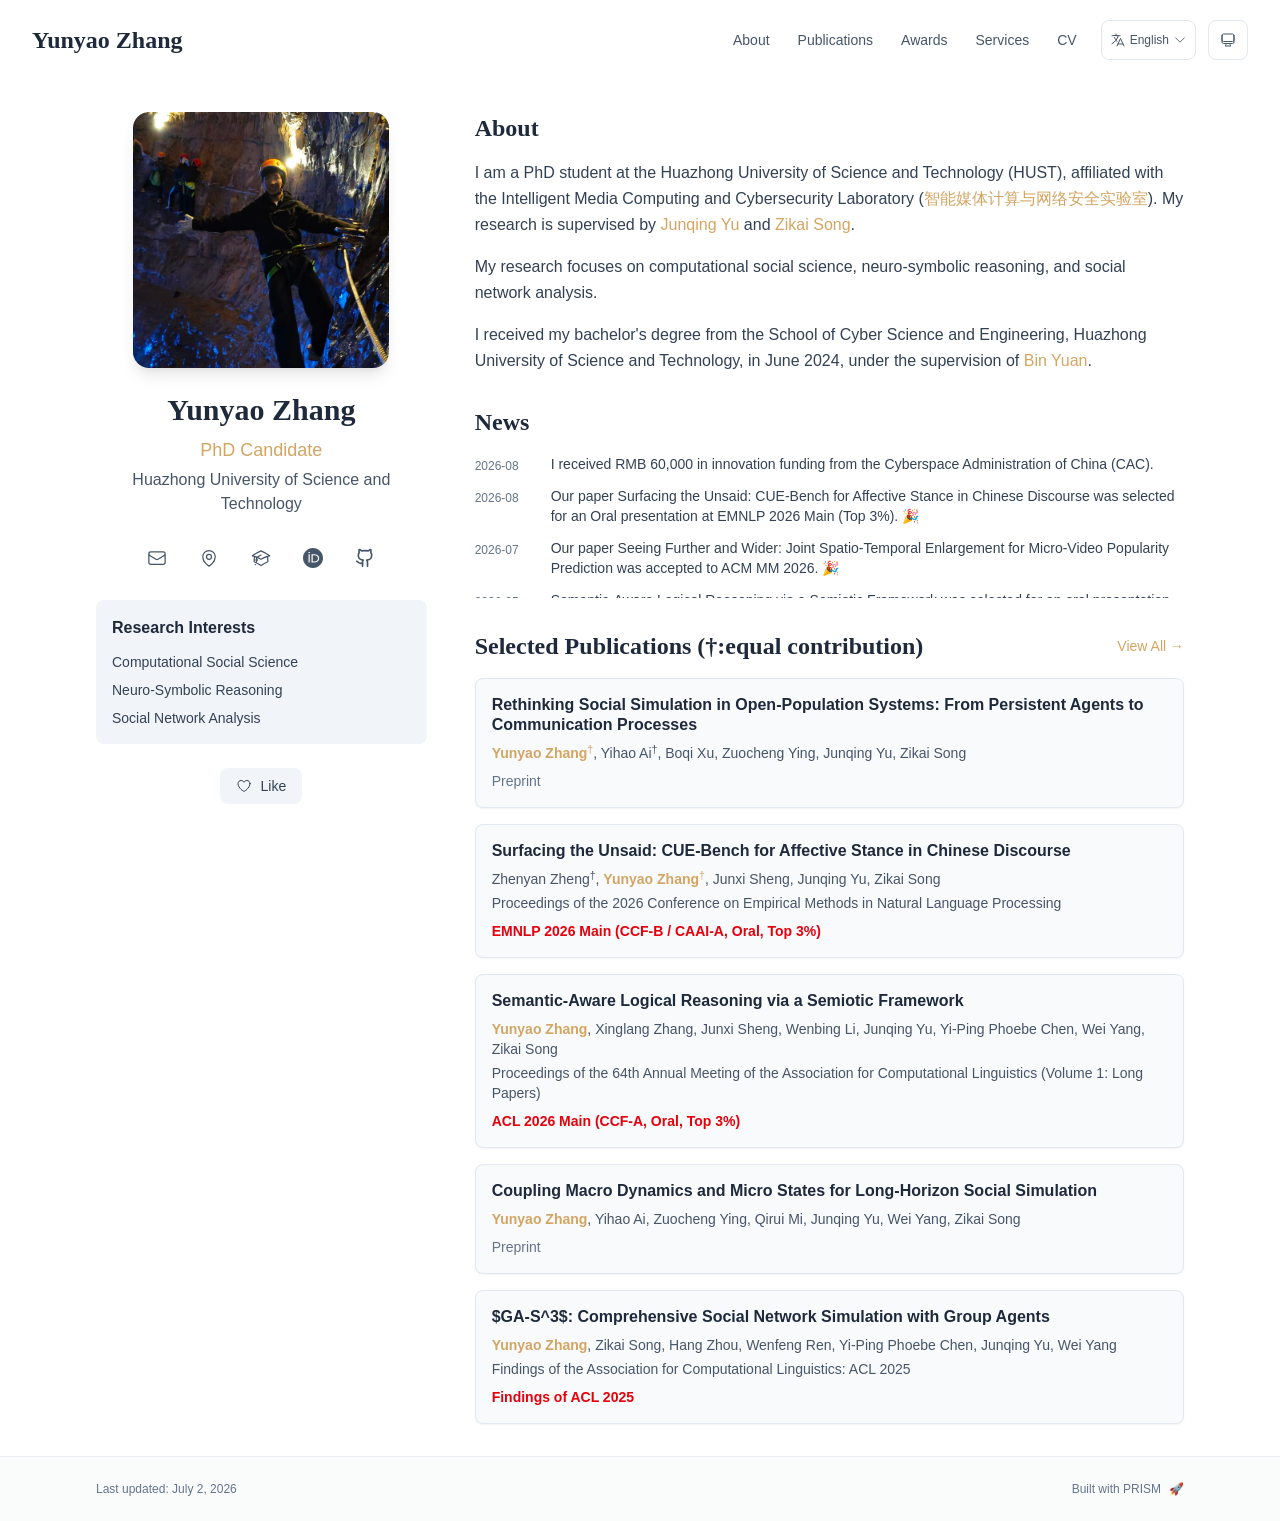
==== commit a384f2d2: "Feature CUE-Bench on the homepage" ====
--- a/index.html
+++ b/index.html
@@ -59,4 +59,4 @@
     }
   </script><title>Yunyao Zhang</title><meta name="description" content="PhD Candidate at Huazhong University of Science and Technology."/><meta name="author" content="Yunyao Zhang"/><meta name="keywords" content="Yunyao Zhang,PhD,Research,Huazhong University of Science and Technology"/><meta name="creator" content="Yunyao Zhang"/><meta name="publisher" content="Yunyao Zhang"/><meta property="og:title" content="Yunyao Zhang"/><meta property="og:description" content="PhD Candidate at Huazhong University of Science and Technology."/><meta property="og:site_name" content="Yunyao Zhang&#x27;s Academic Website"/><meta property="og:locale" content="en_US"/><meta property="og:type" content="website"/><meta name="twitter:card" content="summary"/><meta name="twitter:title" content="Yunyao Zhang"/><meta name="twitter:description" content="PhD Candidate at Huazhong University of Science and Technology."/><link rel="icon" href="/favicon.svg"/><script>document.querySelectorAll('body link[rel="icon"], body link[rel="apple-touch-icon"]').forEach(el => document.head.appendChild(el))</script><script src="/_next/static/chunks/polyfills-42372ed130431b0a.js" noModule=""></script></head><body class="font-sans antialiased"><div style="visibility:hidden"><nav class="fixed top-0 left-0 right-0 z-50" data-headlessui-state=""><div class="transition-all duration-300 ease-out bg-transparent" style="transform:translateY(-100px)"><div class="max-w-7xl mx-auto px-4 sm:px-6 lg:px-8"><div class="flex justify-between items-center h-16 lg:h-20"><div class="flex-shrink-0" tabindex="0"><a class="text-xl lg:text-2xl font-serif font-semibold text-primary hover:text-accent transition-colors duration-200" href="/">Yunyao Zhang</a></div><div class="hidden lg:block"><div class="ml-10 flex items-center space-x-3"><div class="relative flex items-baseline space-x-1"><a data-nav-href="/" class="relative px-3 py-2 text-sm font-medium rounded-lg transition-colors duration-150 text-primary" href="/">About</a><a data-nav-href="/publications" class="relative px-3 py-2 text-sm font-medium rounded-lg transition-colors duration-150 text-neutral-600" href="/publications/">Publications</a><a data-nav-href="/awards" class="relative px-3 py-2 text-sm font-medium rounded-lg transition-colors duration-150 text-neutral-600" href="/awards/">Awards</a><a data-nav-href="/services" class="relative px-3 py-2 text-sm font-medium rounded-lg transition-colors duration-150 text-neutral-600" href="/services/">Services</a><a data-nav-href="/cv" class="relative px-3 py-2 text-sm font-medium rounded-lg transition-colors duration-150 text-neutral-600" href="/cv/">CV</a></div><div class="flex items-center justify-center w-14 h-10 rounded-lg border border-neutral-200 dark:border-[rgba(148,163,184,0.24)] bg-background dark:bg-neutral-800"><div class="w-6 h-4 rounded bg-neutral-300 animate-pulse"></div></div><div class="flex items-center justify-center w-10 h-10 rounded-lg border border-neutral-200 dark:border-[rgba(148,163,184,0.24)] bg-background dark:bg-neutral-800"><div class="w-4 h-4 rounded-full bg-neutral-300 animate-pulse"></div></div></div></div><div class="lg:hidden flex items-center space-x-2"><div class="flex items-center justify-center w-14 h-10 rounded-lg border border-neutral-200 dark:border-[rgba(148,163,184,0.24)] bg-background dark:bg-neutral-800"><div class="w-6 h-4 rounded bg-neutral-300 animate-pulse"></div></div><div class="flex items-center justify-center w-10 h-10 rounded-lg border border-neutral-200 dark:border-[rgba(148,163,184,0.24)] bg-background dark:bg-neutral-800"><div class="w-4 h-4 rounded-full bg-neutral-300 animate-pulse"></div></div><button class="inline-flex items-center justify-center p-2 rounded-md text-neutral-600 hover:text-primary hover:bg-neutral-100 dark:hover:bg-neutral-800 focus:outline-none focus:ring-2 focus:ring-inset focus:ring-accent transition-colors duration-200" id="headlessui-disclosure-button-«R7pdb»" type="button" aria-expanded="false" data-headlessui-state=""><span class="sr-only">Open main menu</span><div><svg xmlns="http://www.w3.org/2000/svg" fill="none" viewBox="0 0 24 24" stroke-width="1.5" stroke="currentColor" aria-hidden="true" data-slot="icon" class="block h-6 w-6"><path stroke-linecap="round" stroke-linejoin="round" d="M3.75 6.75h16.5M3.75 12h16.5m-16.5 5.25h16.5"></path></svg></div></button></div></div></div></div></nav><main class="min-h-screen pt-16 lg:pt-20"><div class="max-w-6xl mx-auto px-4 sm:px-6 lg:px-8 py-8 bg-background min-h-screen"><div class="grid grid-cols-1 lg:grid-cols-3 gap-12"><div class="lg:col-span-1"><div class="sticky top-8" style="opacity:0;transform:translateY(20px)"><div class="w-64 h-64 mx-auto mb-6 rounded-2xl overflow-hidden shadow-lg hover:shadow-xl transition-all duration-200 hover:scale-105"><img alt="Yunyao Zhang" width="256" height="256" decoding="async" data-nimg="1" class="w-full h-full object-cover object-[32%_center]" style="color:transparent" src="/c.jpg"/></div><div class="text-center mb-6"><h1 class="text-3xl font-serif font-bold text-primary mb-2">Yunyao Zhang</h1><p class="text-lg text-accent font-medium mb-1">PhD Candidate</p><p class="text-neutral-600 mb-2">Huazhong University of Science and Technology</p></div><div class="flex flex-wrap justify-center gap-3 sm:gap-4 mb-6 relative px-2"><div class="relative"><button class="p-2 sm:p-2 transition-colors duration-200 text-neutral-600 dark:text-neutral-400 hover:text-accent" aria-label="Email"><svg xmlns="http://www.w3.org/2000/svg" fill="none" viewBox="0 0 24 24" stroke-width="1.5" stroke="currentColor" aria-hidden="true" data-slot="icon" class="h-5 w-5"><path stroke-linecap="round" stroke-linejoin="round" d="M21.75 6.75v10.5a2.25 2.25 0 0 1-2.25 2.25h-15a2.25 2.25 0 0 1-2.25-2.25V6.75m19.5 0A2.25 2.25 0 0 0 19.5 4.5h-15a2.25 2.25 0 0 0-2.25 2.25m19.5 0v.243a2.25 2.25 0 0 1-1.07 1.916l-7.5 4.615a2.25 2.25 0 0 1-2.36 0L3.32 8.91a2.25 2.25 0 0 1-1.07-1.916V6.75"></path></svg></button></div><div class="relative"><button class="p-2 sm:p-2 transition-colors duration-200 text-neutral-600 dark:text-neutral-400 hover:text-accent" aria-label="Location"><svg xmlns="http://www.w3.org/2000/svg" fill="none" viewBox="0 0 24 24" stroke-width="1.5" stroke="currentColor" aria-hidden="true" data-slot="icon" class="h-5 w-5"><path stroke-linecap="round" stroke-linejoin="round" d="M15 10.5a3 3 0 1 1-6 0 3 3 0 0 1 6 0Z"></path><path stroke-linecap="round" stroke-linejoin="round" d="M19.5 10.5c0 7.142-7.5 11.25-7.5 11.25S4.5 17.642 4.5 10.5a7.5 7.5 0 1 1 15 0Z"></path></svg></button></div><a href="https://scholar.google.com/citations?hl=zh-CN&amp;view_op=list_works&amp;gmla=AEk_c1sEJu9yZ0IhEybvpcOmzQ6cO1RDjNZPLxIIcZcqmbdbF4u8UbjEwN48hMXG9iZQ8m_Xlbfo7Xphm7ymtBdAS0c&amp;user=Nw869RUAAAAJ" target="_blank" rel="noopener noreferrer" class="p-2 sm:p-2 text-neutral-600 dark:text-neutral-400 hover:text-accent transition-colors duration-200" aria-label="Google Scholar"><svg xmlns="http://www.w3.org/2000/svg" fill="none" viewBox="0 0 24 24" stroke-width="1.5" stroke="currentColor" aria-hidden="true" data-slot="icon" class="h-5 w-5"><path stroke-linecap="round" stroke-linejoin="round" d="M4.26 10.147a60.438 60.438 0 0 0-.491 6.347A48.62 48.62 0 0 1 12 20.904a48.62 48.62 0 0 1 8.232-4.41 60.46 60.46 0 0 0-.491-6.347m-15.482 0a50.636 50.636 0 0 0-2.658-.813A59.906 59.906 0 0 1 12 3.493a59.903 59.903 0 0 1 10.399 5.84c-.896.248-1.783.52-2.658.814m-15.482 0A50.717 50.717 0 0 1 12 13.489a50.702 50.702 0 0 1 7.74-3.342M6.75 15a.75.75 0 1 0 0-1.5.75.75 0 0 0 0 1.5Zm0 0v-3.675A55.378 55.378 0 0 1 12 8.443m-7.007 11.55A5.981 5.981 0 0 0 6.75 15.75v-1.5"></path></svg></a><a href="https://orcid.org/0009-0001-3412-9262" target="_blank" rel="noopener noreferrer" class="p-2 sm:p-2 text-neutral-600 dark:text-neutral-400 hover:text-accent transition-colors duration-200" aria-label="ORCID"><svg viewBox="0 0 24 24" fill="currentColor" class="h-5 w-5" xmlns="http://www.w3.org/2000/svg"><path d="M12 0C5.372 0 0 5.372 0 12s5.372 12 12 12 12-5.372 12-12S18.628 0 12 0zM7.369 4.378c.525 0 .947.431.947.947s-.422.947-.947.947a.95.95 0 0 1-.947-.947c0-.525.422-.947.947-.947zm-.722 3.038h1.444v10.041H6.647V7.416zm3.562 0h3.9c3.712 0 5.344 2.653 5.344 5.025 0 2.578-2.016 5.025-5.325 5.025h-3.919V7.416zm1.444 1.303v7.444h2.297c3.272 0 4.022-2.484 4.022-3.722 0-2.016-1.284-3.722-4.097-3.722h-2.222z"></path></svg></a><a href="https://github.com/AI4SS" target="_blank" rel="noopener noreferrer" class="p-2 sm:p-2 text-neutral-600 dark:text-neutral-400 hover:text-accent transition-colors duration-200" aria-label="GitHub"><svg xmlns="http://www.w3.org/2000/svg" width="24" height="24" viewBox="0 0 24 24" fill="none" stroke="currentColor" stroke-width="2" stroke-linecap="round" stroke-linejoin="round" class="lucide lucide-github h-5 w-5" aria-hidden="true"><path d="M15 22v-4a4.8 4.8 0 0 0-1-3.5c3 0 6-2 6-5.5.08-1.25-.27-2.48-1-3.5.28-1.15.28-2.35 0-3.5 0 0-1 0-3 1.5-2.64-.5-5.36-.5-8 0C6 2 5 2 5 2c-.3 1.15-.3 2.35 0 3.5A5.403 5.403 0 0 0 4 9c0 3.5 3 5.5 6 5.5-.39.49-.68 1.05-.85 1.65-.17.6-.22 1.23-.15 1.85v4"></path><path d="M9 18c-4.51 2-5-2-7-2"></path></svg></a></div><div class="bg-neutral-100 dark:bg-neutral-800 rounded-lg p-4 mb-6 hover:shadow-lg transition-all duration-200 hover:scale-[1.02]"><h3 class="font-semibold text-primary mb-3">Research Interests</h3><div class="space-y-2 text-sm text-neutral-700 dark:text-neutral-500"><div>Computational Social Science</div><div>Neuro-Symbolic Reasoning</div><div>Social Network Analysis</div></div></div><div class="flex justify-center"><div class="relative"><button class="flex items-center space-x-2 px-4 py-2 rounded-lg font-medium text-sm transition-all duration-200 bg-neutral-100 dark:bg-neutral-800 text-neutral-700 dark:text-neutral-500 hover:bg-red-50 dark:hover:bg-red-900/20 hover:text-red-600 dark:hover:text-red-400 cursor-pointer" tabindex="0"><svg xmlns="http://www.w3.org/2000/svg" fill="none" viewBox="0 0 24 24" stroke-width="1.5" stroke="currentColor" aria-hidden="true" data-slot="icon" class="h-4 w-4"><path stroke-linecap="round" stroke-linejoin="round" d="M21 8.25c0-2.485-2.099-4.5-4.688-4.5-1.935 0-3.597 1.126-4.312 2.733-.715-1.607-2.377-2.733-4.313-2.733C5.1 3.75 3 5.765 3 8.25c0 7.22 9 12 9 12s9-4.78 9-12Z"></path></svg><span>Like</span></button></div></div></div></div><div class="lg:col-span-2 space-y-8"><section id="about" class="scroll-mt-24 space-y-8"><section style="opacity:0;transform:translateY(20px)"><h2 class="text-2xl font-serif font-bold text-primary mb-4">About</h2><div class="text-neutral-700 dark:text-neutral-600 leading-relaxed"><p class="mb-4 last:mb-0">I am a PhD student at the Huazhong University of Science and Technology (HUST), affiliated with the Intelligent Media Computing and Cybersecurity Laboratory (<a href="https://media.hust.edu.cn/" node="[object Object]" target="_blank" rel="noopener noreferrer" class="text-accent font-medium transition-all duration-200 rounded hover:bg-accent/10 hover:shadow-sm">智能媒体计算与网络安全实验室</a>). My research is supervised by <a href="https://scholar.google.com/citations?user=_UjqBfcAAAAJ&amp;hl=zh-CN" node="[object Object]" target="_blank" rel="noopener noreferrer" class="text-accent font-medium transition-all duration-200 rounded hover:bg-accent/10 hover:shadow-sm">Junqing Yu</a> and <a href="https://skyesong38.github.io/" node="[object Object]" target="_blank" rel="noopener noreferrer" class="text-accent font-medium transition-all duration-200 rounded hover:bg-accent/10 hover:shadow-sm">Zikai Song</a>.</p>
 <p class="mb-4 last:mb-0">My research focuses on computational social science, neuro-symbolic reasoning, and social network analysis.</p>
-<p class="mb-4 last:mb-0">I received my bachelor&#x27;s degree from the School of Cyber Science and Engineering, Huazhong University of Science and Technology, in June 2024, under the supervision of <a href="https://scholar.google.com/citations?hl=zh-CN&amp;user=Tj3yBksAAAAJ&amp;view_op=list_works&amp;sortby=pubdate" node="[object Object]" target="_blank" rel="noopener noreferrer" class="text-accent font-medium transition-all duration-200 rounded hover:bg-accent/10 hover:shadow-sm">Bin Yuan</a>.</p></div></section><section style="opacity:0;transform:translateY(20px)"><h2 class="text-2xl font-serif font-bold text-primary mb-4">News</h2><div class="max-h-36 overflow-y-auto overscroll-contain pr-2 space-y-3 scroll-smooth snap-y snap-mandatory [scrollbar-width:thin]" aria-label="News" tabindex="0"><div class="flex items-start space-x-3 snap-start"><span class="text-xs text-neutral-500 mt-1 w-16 flex-shrink-0">2026-08</span><p class="text-sm text-neutral-700">I received RMB 60,000 in innovation funding from the Cyberspace Administration of China (CAC).</p></div><div class="flex items-start space-x-3 snap-start"><span class="text-xs text-neutral-500 mt-1 w-16 flex-shrink-0">2026-08</span><p class="text-sm text-neutral-700">Our paper Surfacing the Unsaid: CUE-Bench for Affective Stance in Chinese Discourse was selected for an Oral presentation at EMNLP 2026 Main (Top 3%). 🎉</p></div><div class="flex items-start space-x-3 snap-start"><span class="text-xs text-neutral-500 mt-1 w-16 flex-shrink-0">2026-07</span><p class="text-sm text-neutral-700">Our paper Seeing Further and Wider: Joint Spatio-Temporal Enlargement for Micro-Video Popularity Prediction was accepted to ACM MM 2026. 🎉</p></div><div class="flex items-start space-x-3 snap-start"><span class="text-xs text-neutral-500 mt-1 w-16 flex-shrink-0">2026-05</span><p class="text-sm text-neutral-700">Semantic-Aware Logical Reasoning via a Semiotic Framework was selected for an oral presentation at ACL 2026. 🎉</p></div><div class="flex items-start space-x-3 snap-start"><span class="text-xs text-neutral-500 mt-1 w-16 flex-shrink-0">2026-04</span><p class="text-sm text-neutral-700">Two papers were accepted to ACL 2026 Main. 🎉</p></div><div class="flex items-start space-x-3 snap-start"><span class="text-xs text-neutral-500 mt-1 w-16 flex-shrink-0">2025-07</span><p class="text-sm text-neutral-700">Our team won First Place in the ACM Social Media Prediction Challenge 2025 (Video Track) 🎉.</p></div><div class="flex items-start space-x-3 snap-start"><span class="text-xs text-neutral-500 mt-1 w-16 flex-shrink-0">2025-05</span><p class="text-sm text-neutral-700">Our paper was accepted to Findings of ACL 2025. 🎉</p></div></div></section><section style="opacity:0;transform:translateY(20px)"><div class="flex items-center justify-between mb-4"><h2 class="text-2xl font-serif font-bold text-primary">Selected Publications (†:equal contribution)</h2><a class="text-accent hover:text-accent-dark text-sm font-medium transition-all duration-200 rounded hover:bg-accent/10 hover:shadow-sm" href="/publications/">View All<!-- --> →</a></div><div class="space-y-4"><div class="bg-neutral-50 dark:bg-neutral-800 p-4 rounded-lg shadow-sm border border-neutral-200 dark:border-[rgba(148,163,184,0.24)] hover:shadow-lg transition-all duration-200 hover:scale-[1.02]" style="opacity:0;transform:translateY(20px)"><h3 class="font-semibold text-primary mb-2 leading-tight">Rethinking Social Simulation in Open-Population Systems: From Persistent Agents to Communication Processes</h3><p class="text-sm text-neutral-600 dark:text-neutral-500 mb-1"><span><span class="font-semibold text-accent ">Yunyao Zhang</span><sup class="ml-0 text-accent">†</sup>, </span><span><span class=" ">Yihao Ai</span><sup class="ml-0 text-neutral-600 dark:text-neutral-500">†</sup>, </span><span><span class=" ">Boqi Xu</span>, </span><span><span class=" ">Zuocheng Ying</span>, </span><span><span class=" ">Junqing Yu</span>, </span><span><span class=" ">Zikai Song</span></span></p><p class="text-sm text-neutral-600 dark:text-neutral-500 mb-2"></p><p class="text-sm line-clamp-2 text-neutral-500 dark:text-neutral-500">Preprint</p></div><div class="bg-neutral-50 dark:bg-neutral-800 p-4 rounded-lg shadow-sm border border-neutral-200 dark:border-[rgba(148,163,184,0.24)] hover:shadow-lg transition-all duration-200 hover:scale-[1.02]" style="opacity:0;transform:translateY(20px)"><h3 class="font-semibold text-primary mb-2 leading-tight">Semantic-Aware Logical Reasoning via a Semiotic Framework</h3><p class="text-sm text-neutral-600 dark:text-neutral-500 mb-1"><span><span class="font-semibold text-accent ">Yunyao Zhang</span>, </span><span><span class=" ">Xinglang Zhang</span>, </span><span><span class=" ">Junxi Sheng</span>, </span><span><span class=" ">Wenbing Li</span>, </span><span><span class=" ">Junqing Yu</span>, </span><span><span class=" ">Yi-Ping Phoebe Chen</span>, </span><span><span class=" ">Wei Yang</span>, </span><span><span class=" ">Zikai Song</span></span></p><p class="text-sm text-neutral-600 dark:text-neutral-500 mb-2">Proceedings of the 64th Annual Meeting of the Association for Computational Linguistics (Volume 1: Long Papers)</p><p class="text-sm line-clamp-2 font-semibold text-red-600 dark:text-red-400">ACL 2026 Main (CCF-A, Oral, Top 3%)</p></div><div class="bg-neutral-50 dark:bg-neutral-800 p-4 rounded-lg shadow-sm border border-neutral-200 dark:border-[rgba(148,163,184,0.24)] hover:shadow-lg transition-all duration-200 hover:scale-[1.02]" style="opacity:0;transform:translateY(20px)"><h3 class="font-semibold text-primary mb-2 leading-tight">Logical Phase Transitions: Understanding Collapse in LLM Logical Reasoning</h3><p class="text-sm text-neutral-600 dark:text-neutral-500 mb-1"><span><span class=" ">Xinglang Zhang</span><sup class="ml-0 text-neutral-600 dark:text-neutral-500">†</sup>, </span><span><span class="font-semibold text-accent ">Yunyao Zhang</span><sup class="ml-0 text-accent">†</sup>, </span><span><span class=" ">ZeLiang Chen</span>, </span><span><span class=" ">Junqing Yu</span>, </span><span><span class=" ">Wei Yang</span>, </span><span><span class=" ">Zikai Song</span></span></p><p class="text-sm text-neutral-600 dark:text-neutral-500 mb-2">Proceedings of the 64th Annual Meeting of the Association for Computational Linguistics (Volume 1: Long Papers)</p><p class="text-sm line-clamp-2 font-semibold text-red-600 dark:text-red-400">ACL 2026 Main (CCF-A)</p></div><div class="bg-neutral-50 dark:bg-neutral-800 p-4 rounded-lg shadow-sm border border-neutral-200 dark:border-[rgba(148,163,184,0.24)] hover:shadow-lg transition-all duration-200 hover:scale-[1.02]" style="opacity:0;transform:translateY(20px)"><h3 class="font-semibold text-primary mb-2 leading-tight">Coupling Macro Dynamics and Micro States for Long-Horizon Social Simulation</h3><p class="text-sm text-neutral-600 dark:text-neutral-500 mb-1"><span><span class="font-semibold text-accent ">Yunyao Zhang</span>, </span><span><span class=" ">Yihao Ai</span>, </span><span><span class=" ">Zuocheng Ying</span>, </span><span><span class=" ">Qirui Mi</span>, </span><span><span class=" ">Junqing Yu</span>, </span><span><span class=" ">Wei Yang</span>, </span><span><span class=" ">Zikai Song</span></span></p><p class="text-sm text-neutral-600 dark:text-neutral-500 mb-2"></p><p class="text-sm line-clamp-2 text-neutral-500 dark:text-neutral-500">Preprint</p></div><div class="bg-neutral-50 dark:bg-neutral-800 p-4 rounded-lg shadow-sm border border-neutral-200 dark:border-[rgba(148,163,184,0.24)] hover:shadow-lg transition-all duration-200 hover:scale-[1.02]" style="opacity:0;transform:translateY(20px)"><h3 class="font-semibold text-primary mb-2 leading-tight">$GA-S^3$: Comprehensive Social Network Simulation with Group Agents</h3><p class="text-sm text-neutral-600 dark:text-neutral-500 mb-1"><span><span class="font-semibold text-accent ">Yunyao Zhang</span>, </span><span><span class=" ">Zikai Song</span>, </span><span><span class=" ">Hang Zhou</span>, </span><span><span class=" ">Wenfeng Ren</span>, </span><span><span class=" ">Yi-Ping Phoebe Chen</span>, </span><span><span class=" ">Junqing Yu</span>, </span><span><span class=" ">Wei Yang</span></span></p><p class="text-sm text-neutral-600 dark:text-neutral-500 mb-2">Findings of the Association for Computational Linguistics: ACL 2025</p><p class="text-sm line-clamp-2 font-semibold text-red-600 dark:text-red-400">Findings of ACL 2025</p></div></div></section></section></div></div></div><!--$--><!--/$--><!--$--><!--/$--></main><footer class="border-t border-neutral-200/50 bg-neutral-50/50 dark:bg-neutral-900/50 dark:border-neutral-700/50"><div class="max-w-6xl mx-auto px-4 sm:px-6 lg:px-8 py-6"><div class="flex flex-col sm:flex-row justify-between items-center gap-2"><p class="text-xs text-neutral-500">Last updated<!-- -->: <!-- -->July 2, 2026</p><p class="text-xs text-neutral-500 flex items-center"><a href="https://github.com/xyjoey/PRISM" target="_blank" rel="noopener noreferrer">Built with PRISM</a><span class="ml-2">🚀</span></p></div></div></footer></div><script src="/_next/static/chunks/webpack-679b75d1c4c2027c.js" async=""></script><script>(self.__next_f=self.__next_f||[]).push([0])</script><script>self.__next_f.push([1,"1:\"$Sreact.fragment\"\n3:I[3719,[\"461\",\"static/chunks/461-a9a5d7b05a71d978.js\",\"874\",\"static/chunks/874-6cc630662f3664af.js\",\"291\",\"static/chunks/291-e39730cc9327e39b.js\",\"177\",\"static/chunks/app/layout-09e4d1cbec46f675.js\"],\"ThemeProvider\"]\n4:I[310,[\"461\",\"static/chunks/461-a9a5d7b05a71d978.js\",\"874\",\"static/chunks/874-6cc630662f3664af.js\",\"291\",\"static/chunks/291-e39730cc9327e39b.js\",\"177\",\"static/chunks/app/layout-09e4d1cbec46f675.js\"],\"LocaleProvider\"]\n5:I[4574,[\"461\",\"static/chunks/461-a9a5d7b05a71d978.js\",\"874\",\"static/chunks/874-6cc630662f3664af.js\",\"291\",\"static/chunks/291-e39730cc9327e39b.js\",\"177\",\"static/chunks/app/layout-09e4d1cbec46f675.js\"],\"default\"]\n6:I[7555,[],\"\"]\n7:I[1295,[],\"\"]\n8:I[2548,[\"461\",\"static/chunks/461-a9a5d7b05a71d978.js\",\"874\",\"static/chunks/874-6cc630662f3664af.js\",\"291\",\"static/chunks/291-e39730cc9327e39b.js\",\"177\",\"static/chunks/app/layout-09e4d1cbec46f675.js\"],\"default\"]\n9:I[6613,[\"461\",\"static/chunks/461-a9a5d7b05a71d978.js\",\"178\",\"static/chunks/178-595a94b9af1e67b5.js\",\"874\",\"static/chunks/874-6cc630662f3664af.js\",\"748\",\"static/chunks/748-19c7ae41c233b420.js\",\"974\",\"static/chunks/app/page-74b16a601c318ee3.js\"],\"default\"]\na:I[9665,[],\"MetadataBoundary\"]\nc:I[9665,[],\"OutletBoundary\"]\nf:I[4911,[],\"AsyncMetadataOutlet\"]\n11:I[9665,[],\"ViewportBoundary\"]\n13:I[6614,[],\"\"]\n:HL[\"/_next/static/css/74d0e7997b155a5a.css\",\"style\"]\n2:T591,\n    try {\n      const cfg = {\"enabled\":true,\"locales\":[\"zh\",\"en\"],\"defaultLocale\":\"en\",\"mode\":\"auto\",\"fixedLocale\":\"en\",\"persist\":false,\"switcher\":true,\"labels\":{\"zh\":\"中文\",\"en\":\"English\"}};\n      const storageKey = 'locale-storage';\n      const normalize = (value) =\u003e typeof value === 'string' ? value.trim().replace('_', '-').toLowerCase() : '';\n      const matchLocale = (candidate) =\u003e {\n        const normalized = normalize(candidate);\n        if (!normalized) return null;\n        if (cfg.locales.includes(normalized)) return normalized;\n        const language = normalized.split('-')[0];\n        if (cfg.locales.includes(language)) return language;\n       "])</script><script>self.__next_f.push([1," return null;\n      };\n\n      let resolved = null;\n\n      if (cfg.persist) {\n        resolved = matchLocale(localStorage.getItem(storageKey));\n      }\n\n      if (!resolved) {\n        if (cfg.mode === 'fixed') {\n          resolved = cfg.fixedLocale;\n        } else {\n          resolved = matchLocale(navigator.language);\n        }\n      }\n\n      if (!resolved) {\n        resolved = cfg.defaultLocale;\n      }\n\n      const root = document.documentElement;\n      root.lang = resolved;\n      root.setAttribute('data-locale', resolved);\n\n      if (cfg.persist) {\n        localStorage.setItem(storageKey, resolved);\n      }\n    } catch (e) {\n      const root = document.documentElement;\n      root.lang = 'en';\n      root.setAttribute('data-locale', 'en');\n    }\n  "])</script><script>self.__next_f.push([1,"0:{\"P\":null,\"b\":\"Cws0gcDzzpct7lURS6ZKV\",\"p\":\"\",\"c\":[\"\",\"\"],\"i\":false,\"f\":[[[\"\",{\"children\":[\"__PAGE__\",{}]},\"$undefined\",\"$undefined\",true],[\"\",[\"$\",\"$1\",\"c\",{\"children\":[[[\"$\",\"link\",\"0\",{\"rel\":\"stylesheet\",\"href\":\"/_next/static/css/74d0e7997b155a5a.css\",\"precedence\":\"next\",\"crossOrigin\":\"$undefined\",\"nonce\":\"$undefined\"}]],[\"$\",\"html\",null,{\"lang\":\"en\",\"className\":\"scroll-smooth\",\"suppressHydrationWarning\":true,\"children\":[[\"$\",\"head\",null,{\"children\":[[\"$\",\"link\",null,{\"rel\":\"icon\",\"href\":\"/favicon.svg\",\"type\":\"image/svg+xml\"}],[\"$\",\"link\",null,{\"rel\":\"dns-prefetch\",\"href\":\"https://jialeliu.com\"}],[\"$\",\"link\",null,{\"rel\":\"preconnect\",\"href\":\"https://jialeliu.com\",\"crossOrigin\":\"\"}],[\"$\",\"link\",null,{\"rel\":\"preload\",\"as\":\"font\",\"type\":\"font/woff2\",\"href\":\"https://jialeliu.com/fonts/georgiab.woff2\",\"crossOrigin\":\"\"}],[\"$\",\"script\",null,{\"dangerouslySetInnerHTML\":{\"__html\":\"\\n              try {\\n                const theme = localStorage.getItem('theme-storage');\\n                const parsed = theme ? JSON.parse(theme) : null;\\n                const setting = parsed?.state?.theme || 'system';\\n                const prefersDark = typeof window !== 'undefined' \u0026\u0026 window.matchMedia \u0026\u0026 window.matchMedia('(prefers-color-scheme: dark)').matches;\\n                const effective = setting === 'dark' ? 'dark' : (setting === 'light' ? 'light' : (prefersDark ? 'dark' : 'light'));\\n                var root = document.documentElement;\\n                root.classList.add(effective);\\n                root.setAttribute('data-theme', effective);\\n              } catch (e) {\\n                var root = document.documentElement;\\n                root.classList.add('light');\\n                root.setAttribute('data-theme', 'light');\\n              }\\n            \"}}],[\"$\",\"script\",null,{\"dangerouslySetInnerHTML\":{\"__html\":\"$2\"}}]]}],[\"$\",\"body\",null,{\"className\":\"font-sans antialiased\",\"children\":[\"$\",\"$L3\",null,{\"children\":[\"$\",\"$L4\",null,{\"config\":{\"enabled\":true,\"locales\":[\"zh\",\"en\"],\"defaultLocale\":\"en\",\"mode\":\"auto\",\"fixedLocale\":\"en\",\"persist\":false,\"switcher\":true,\"labels\":{\"zh\":\"中文\",\"en\":\"English\"}},\"children\":[[\"$\",\"$L5\",null,{\"items\":[{\"title\":\"About\",\"type\":\"page\",\"target\":\"about\",\"href\":\"/\"},{\"title\":\"Publications\",\"type\":\"page\",\"target\":\"publications\",\"href\":\"/publications\"},{\"title\":\"Awards\",\"type\":\"page\",\"target\":\"awards\",\"href\":\"/awards\"},{\"title\":\"Services\",\"type\":\"page\",\"target\":\"services\",\"href\":\"/services\"},{\"title\":\"CV\",\"type\":\"page\",\"target\":\"cv\",\"href\":\"/cv\"}],\"siteTitle\":\"Yunyao Zhang\",\"enableOnePageMode\":false,\"i18n\":\"$0:f:0:1:1:props:children:1:props:children:1:props:children:props:children:props:config\",\"itemsByLocale\":{\"zh\":[{\"title\":\"关于我\",\"type\":\"page\",\"target\":\"about\",\"href\":\"/\"},{\"title\":\"论文\",\"type\":\"page\",\"target\":\"publications\",\"href\":\"/publications\"},{\"title\":\"奖项\",\"type\":\"page\",\"target\":\"awards\",\"href\":\"/awards\"},{\"title\":\"服务\",\"type\":\"page\",\"target\":\"services\",\"href\":\"/services\"},{\"title\":\"简历\",\"type\":\"page\",\"target\":\"cv\",\"href\":\"/cv\"}],\"en\":[{\"title\":\"About\",\"type\":\"page\",\"target\":\"about\",\"href\":\"/\"},{\"title\":\"Publications\",\"type\":\"page\",\"target\":\"publications\",\"href\":\"/publications\"},{\"title\":\"Awards\",\"type\":\"page\",\"target\":\"awards\",\"href\":\"/awards\"},{\"title\":\"Services\",\"type\":\"page\",\"target\":\"services\",\"href\":\"/services\"},{\"title\":\"CV\",\"type\":\"page\",\"target\":\"cv\",\"href\":\"/cv\"}]},\"siteTitleByLocale\":{\"zh\":\"张云耀\",\"en\":\"Yunyao Zhang\"}}],[\"$\",\"main\",null,{\"className\":\"min-h-screen pt-16 lg:pt-20\",\"children\":[\"$\",\"$L6\",null,{\"parallelRouterKey\":\"children\",\"error\":\"$undefined\",\"errorStyles\":\"$undefined\",\"errorScripts\":\"$undefined\",\"template\":[\"$\",\"$L7\",null,{}],\"templateStyles\":\"$undefined\",\"templateScripts\":\"$undefined\",\"notFound\":[[[\"$\",\"title\",null,{\"children\":\"404: This page could not be found.\"}],[\"$\",\"div\",null,{\"style\":{\"fontFamily\":\"system-ui,\\\"Segoe UI\\\",Roboto,Helvetica,Arial,sans-serif,\\\"Apple Color Emoji\\\",\\\"Segoe UI Emoji\\\"\",\"height\":\"100vh\",\"textAlign\":\"center\",\"display\":\"flex\",\"flexDirection\":\"column\",\"alignItems\":\"center\",\"justifyContent\":\"center\"},\"children\":[\"$\",\"div\",null,{\"children\":[[\"$\",\"style\",null,{\"dangerouslySetInnerHTML\":{\"__html\":\"body{color:#000;background:#fff;margin:0}.next-error-h1{border-right:1px solid rgba(0,0,0,.3)}@media (prefers-color-scheme:dark){body{color:#fff;background:#000}.next-error-h1{border-right:1px solid rgba(255,255,255,.3)}}\"}}],[\"$\",\"h1\",null,{\"className\":\"next-error-h1\",\"style\":{\"display\":\"inline-block\",\"margin\":\"0 20px 0 0\",\"padding\":\"0 23px 0 0\",\"fontSize\":24,\"fontWeight\":500,\"verticalAlign\":\"top\",\"lineHeight\":\"49px\"},\"children\":404}],[\"$\",\"div\",null,{\"style\":{\"display\":\"inline-block\"},\"children\":[\"$\",\"h2\",null,{\"style\":{\"fontSize\":14,\"fontWeight\":400,\"lineHeight\":\"49px\",\"margin\":0},\"children\":\"This page could not be found.\"}]}]]}]}]],[]],\"forbidden\":\"$undefined\",\"unauthorized\":\"$undefined\"}]}],[\"$\",\"$L8\",null,{\"lastUpdated\":\"July 2, 2026\",\"lastUpdatedByLocale\":{\"zh\":\"2026年7月2日\",\"en\":\"July 2, 2026\"},\"defaultLocale\":\"en\"}]]}]}]}]]}]]}],{\"children\":[\"__PAGE__\",[\"$\",\"$1\",\"c\",{\"children\":[[\"$\",\"$L9\",null,{\"dataByLocale\":{\"zh\":{\"author\":{\"name\":\"张云耀\",\"title\":\"博士生\",\"institution\":\"华中科技大学\",\"avatar\":\"/c.jpg\"},\"social\":{\"email\":\"ikostar@hust.edu.cn\",\"location\":\"中国，武汉\",\"google_scholar\":\"https://scholar.google.com/citations?hl=zh-CN\u0026view_op=list_works\u0026gmla=AEk_c1sEJu9yZ0IhEybvpcOmzQ6cO1RDjNZPLxIIcZcqmbdbF4u8UbjEwN48hMXG9iZQ8m_Xlbfo7Xphm7ymtBdAS0c\u0026user=Nw869RUAAAAJ\",\"orcid\":\"https://orcid.org/0009-0001-3412-9262\",\"github\":\"https://github.com/AI4SS\"},\"features\":{\"enable_likes\":true,\"enable_one_page_mode\":false},\"enableOnePageMode\":false,\"researchInterests\":[\"计算社会科学\",\"神经符号推理\",\"社交网络分析\"],\"pagesToShow\":[{\"type\":\"about\",\"id\":\"about\",\"sections\":[{\"id\":\"about\",\"type\":\"markdown\",\"source\":\"bio.md\",\"title\":\"关于我\",\"content\":\"我目前是华中科技大学博士研究生，隶属于华中科技大学智能媒体计算与网络安全实验室。我的导师是 [于俊清](https://scholar.google.com/citations?user=_UjqBfcAAAAJ\u0026hl=zh-CN) 和 [宋子恺](https://skyesong38.github.io/)。\\n\\n我的研究方向聚焦于计算社会科学、神经符号推理与社交网络分析。\\n\\n我于 2024 年 6 月在华中科技大学网络空间安全学院获得学士学位，导师为 [袁斌](https://scholar.google.com/citations?hl=zh-CN\u0026user=Tj3yBksAAAAJ\u0026view_op=list_works\u0026sortby=pubdate)。\\n\"},{\"id\":\"news\",\"type\":\"list\",\"title\":\"动态\",\"source\":\"news.toml\",\"items\":[{\"date\":\"2026-08\",\"content\":\"我获得中国网信办创新资助，金额为人民币 6 万元。\"},{\"date\":\"2026-08\",\"content\":\"我们的论文《Surfacing the Unsaid: CUE-Bench for Affective Stance in Chinese Discourse》入选 EMNLP 2026 Main Oral（前 3%）。🎉\"},{\"date\":\"2026-07\",\"content\":\"我们的论文《Seeing Further and Wider: Joint Spatio-Temporal Enlargement for Micro-Video Popularity Prediction》被 ACM MM 2026 接收。🎉\"},{\"date\":\"2026-05\",\"content\":\"论文《Semantic-Aware Logical Reasoning via a Semiotic Framework》被选为 ACL 2026 Oral。🎉\"},{\"date\":\"2026-04\",\"content\":\"两篇论文被 ACL 2026 Main 接收。🎉\"},{\"date\":\"2025-07\",\"content\":\"我们的团队在 ACM Social Media Prediction Challenge 2025（视频赛道）中获得第一名。🎉\"},{\"date\":\"2025-05\",\"content\":\"我们的论文被 Findings of ACL 2025 接收。🎉\"}]},{\"id\":\"featured_publications\",\"type\":\"publications\",\"title\":\"精选论文（†：共同一作）\",\"filter\":\"selected\",\"limit\":5,\"publications\":[{\"id\":\"zhang2026opensim\",\"title\":\"Rethinking Social Simulation in Open-Population Systems: From Persistent Agents to Communication Processes\",\"authors\":[{\"name\":\"Yunyao Zhang\",\"isHighlighted\":true,\"isCorresponding\":true,\"isCoAuthor\":false},{\"name\":\"Yihao Ai\",\"isHighlighted\":false,\"isCorresponding\":true,\"isCoAuthor\":false},{\"name\":\"Boqi Xu\",\"isHighlighted\":false,\"isCorresponding\":false,\"isCoAuthor\":false},{\"name\":\"Zuocheng Ying\",\"isHighlighted\":false,\"isCorresponding\":false,\"isCoAuthor\":false},{\"name\":\"Junqing Yu\",\"isHighlighted\":false,\"isCorresponding\":false,\"isCoAuthor\":false},{\"name\":\"Zikai Song\",\"isHighlighted\":false,\"isCorresponding\":false,\"isCoAuthor\":false}],\"year\":2026,\"month\":\"10\",\"type\":\"preprint\",\"status\":\"published\",\"tags\":[],\"keywords\":\"$0:f:0:1:2:children:1:props:children:0:props:dataByLocale:zh:pagesToShow:0:sections:2:publications:0:tags\",\"researchArea\":\"machine-learning\",\"journal\":\"\",\"conference\":\"\",\"url\":\"https://arxiv.org/abs/2610.37687\",\"project\":\"https://ai4ss.github.io/OpenSim/\",\"abstract\":\"\",\"description\":\"Preprint\",\"selected\":true,\"preview\":\"OpenSim.png\",\"bibtex\":\"@misc{zhang2026opensim,\\n  title = {Rethinking Social Simulation in Open-Population Systems: From Persistent Agents to Communication Processes},\\n  author = {Zhang, Yunyao and Ai, Yihao and Xu, Boqi and Ying, Zuocheng and Yu, Junqing and Song, Zikai},\\n  year = {2026},\\n  month = {oct},\\n  eprint = {2610.37687},\\n  archivePrefix = {arXiv},\\n  primaryClass = {cs.MA},\\n  url = {https://arxiv.org/abs/2610.37687}\\n}\"},{\"id\":\"zhang-etal-2026-semantic\",\"title\":\"Semantic-Aware Logical Reasoning via a Semiotic Framework\",\"authors\":[{\"name\":\"Yunyao Zhang\",\"isHighlighted\":true,\"isCorresponding\":false,\"isCoAuthor\":false},{\"name\":\"Xinglang Zhang\",\"isHighlighted\":false,\"isCorresponding\":false,\"isCoAuthor\":false},{\"name\":\"Junxi Sheng\",\"isHighlighted\":false,\"isCorresponding\":false,\"isCoAuthor\":false},{\"name\":\"Wenbing Li\",\"isHighlighted\":false,\"isCorresponding\":false,\"isCoAuthor\":false},{\"name\":\"Junqing Yu\",\"isHighlighted\":false,\"isCorresponding\":false,\"isCoAuthor\":false},{\"name\":\"Yi-Ping Phoebe Chen\",\"isHighlighted\":false,\"isCorresponding\":false,\"isCoAuthor\":false},{\"name\":\"Wei Yang\",\"isHighlighted\":false,\"isCorresponding\":false,\"isCoAuthor\":false},{\"name\":\"Zikai Song\",\"isHighlighted\":false,\"isCorresponding\":false,\"isCoAuthor\":false}],\"year\":2026,\"month\":\"7\",\"type\":\"conference\",\"status\":\"published\",\"tags\":[],\"keywords\":\"$0:f:0:1:2:children:1:props:children:0:props:dataByLocale:zh:pagesToShow:0:sections:2:publications:1:tags\",\"researchArea\":\"machine-learning\",\"journal\":\"\",\"conference\":\"Proceedings of the 64th Annual Meeting of the Association for Computational Linguistics (Volume 1: Long Papers)\",\"pages\":\"18349--18374\",\"doi\":\"10.18653/v1/2026.acl-long.835\",\"url\":\"https://aclanthology.org/2026.acl-long.835/\",\"abstract\":\"\",\"description\":\"ACL 2026 Main (CCF-A, Oral, Top 3%)\",\"selected\":true,\"preview\":\"/LogicAgent.png\",\"bibtex\":\"@inproceedings{zhang-etal-2026-semantic,\\n  title = {Semantic-Aware Logical Reasoning via a Semiotic Framework},\\n  author = {Zhang, Yunyao and Zhang, Xinglang and Sheng, Junxi and Li, Wenbing and Yu, Junqing and Chen, Yi-Ping Phoebe and Yang, Wei and Song, Zikai},\\n  editor = {Liakata, Maria and Moreira, Viviane P. and Zhang, Jiajun and Jurgens, David},\\n  booktitle = {Proceedings of the 64th Annual Meeting of the Association for Computational Linguistics (Volume 1: Long Papers)},\\n  month = {jul},\\n  year = {2026},\\n  address = {San Diego, California, United States},\\n  publisher = {Association for Computational Linguistics},\\n  url = {https://aclanthology.org/2026.acl-long.835/},\\n  doi = {10.18653/v1/2026.acl-long.835},\\n  pages = {18349--18374},\\n  isbn = {979-8-89176-390-6}\\n}\"},{\"id\":\"zhang-etal-2026-logical\",\"title\":\"Logical Phase Transitions: Understanding Collapse in LLM Logical Reasoning\",\"authors\":[{\"name\":\"Xinglang Zhang\",\"isHighlighted\":false,\"isCorresponding\":true,\"isCoAuthor\":false},{\"name\":\"Yunyao Zhang\",\"isHighlighted\":true,\"isCorresponding\":true,\"isCoAuthor\":false},{\"name\":\"ZeLiang Chen\",\"isHighlighted\":false,\"isCorresponding\":false,\"isCoAuthor\":false},{\"name\":\"Junqing Yu\",\"isHighlighted\":false,\"isCorresponding\":false,\"isCoAuthor\":false},{\"name\":\"Wei Yang\",\"isHighlighted\":false,\"isCorresponding\":false,\"isCoAuthor\":false},{\"name\":\"Zikai Song\",\"isHighlighted\":false,\"isCorresponding\":false,\"isCoAuthor\":false}],\"year\":2026,\"month\":\"7\",\"type\":\"conference\",\"status\":\"published\",\"tags\":[],\"keywords\":\"$0:f:0:1:2:children:1:props:children:0:props:dataByLocale:zh:pagesToShow:0:sections:2:publications:2:tags\",\"researchArea\":\"machine-learning\",\"journal\":\"\",\"conference\":\"Proceedings of the 64th Annual Meeting of the Association for Computational Linguistics (Volume 1: Long Papers)\",\"pages\":\"18836--18860\",\"doi\":\"10.18653/v1/2026.acl-long.858\",\"url\":\"https://aclanthology.org/2026.acl-long.858/\",\"abstract\":\"\",\"description\":\"ACL 2026 Main (CCF-A)\",\"selected\":true,\"preview\":\"/lpt.png\",\"bibtex\":\"@inproceedings{zhang-etal-2026-logical,\\n  title = {Logical Phase Transitions: Understanding Collapse in LLM Logical Reasoning},\\n  author = {Zhang, Xinglang and Zhang, Yunyao and Chen, ZeLiang and Yu, Junqing and Yang, Wei and Song, Zikai},\\n  editor = {Liakata, Maria and Moreira, Viviane P. and Zhang, Jiajun and Jurgens, David},\\n  booktitle = {Proceedings of the 64th Annual Meeting of the Association for Computational Linguistics (Volume 1: Long Papers)},\\n  month = {jul},\\n  year = {2026},\\n  address = {San Diego, California, United States},\\n  publisher = {Association for Computational Linguistics},\\n  url = {https://aclanthology.org/2026.acl-long.858/},\\n  doi = {10.18653/v1/2026.acl-long.858},\\n  pages = {18836--18860},\\n  isbn = {979-8-89176-390-6}\\n}\"},{\"id\":\"zhang2026couplingmacrodynamicsmicro\",\"title\":\"Coupling Macro Dynamics and Micro States for Long-Horizon Social Simulation\",\"authors\":[{\"name\":\"Yunyao Zhang\",\"isHighlighted\":true,\"isCorresponding\":false,\"isCoAuthor\":false},{\"name\":\"Yihao Ai\",\"isHighlighted\":false,\"isCorresponding\":false,\"isCoAuthor\":false},{\"name\":\"Zuocheng Ying\",\"isHighlighted\":false,\"isCorresponding\":false,\"isCoAuthor\":false},{\"name\":\"Qirui Mi\",\"isHighlighted\":false,\"isCorresponding\":false,\"isCoAuthor\":false},{\"name\":\"Junqing Yu\",\"isHighlighted\":false,\"isCorresponding\":false,\"isCoAuthor\":false},{\"name\":\"Wei Yang\",\"isHighlighted\":false,\"isCorresponding\":false,\"isCoAuthor\":false},{\"name\":\"Zikai Song\",\"isHighlighted\":false,\"isCorresponding\":false,\"isCoAuthor\":false}],\"year\":2026,\"type\":\"preprint\",\"status\":\"published\",\"tags\":[],\"keywords\":\"$0:f:0:1:2:children:1:props:children:0:props:dataByLocale:zh:pagesToShow:0:sections:2:publications:3:tags\",\"researchArea\":\"machine-learning\",\"journal\":\"\",\"conference\":\"\",\"url\":\"https://arxiv.org/abs/2604.05516\",\"abstract\":\"\",\"description\":\"Preprint\",\"selected\":true,\"preview\":\"/MF-MDP.png\",\"bibtex\":\"@misc{zhang2026couplingmacrodynamicsmicro,\\n  title = {Coupling Macro Dynamics and Micro States for Long-Horizon Social Simulation},\\n  author = {Yunyao Zhang and Yihao Ai and Zuocheng Ying and Qirui Mi and Junqing Yu and Wei Yang and Zikai Song},\\n  year = {2026},\\n  eprint = {2604.05516},\\n  archivePrefix = {arXiv},\\n  primaryClass = {cs.SI},\\n  url = {https://arxiv.org/abs/2604.05516}\\n}\"},{\"id\":\"zhang-etal-2025-ga\",\"title\":\"$$GA-S^3$: Comprehensive Social Network Simulation with Group Agents\",\"authors\":[{\"name\":\"Yunyao Zhang\",\"isHighlighted\":true,\"isCorresponding\":false,\"isCoAuthor\":false},{\"name\":\"Zikai Song\",\"isHighlighted\":false,\"isCorresponding\":false,\"isCoAuthor\":false},{\"name\":\"Hang Zhou\",\"isHighlighted\":false,\"isCorresponding\":false,\"isCoAuthor\":false},{\"name\":\"Wenfeng Ren\",\"isHighlighted\":false,\"isCorresponding\":false,\"isCoAuthor\":false},{\"name\":\"Yi-Ping Phoebe Chen\",\"isHighlighted\":false,\"isCorresponding\":false,\"isCoAuthor\":false},{\"name\":\"Junqing Yu\",\"isHighlighted\":false,\"isCorresponding\":false,\"isCoAuthor\":false},{\"name\":\"Wei Yang\",\"isHighlighted\":false,\"isCorresponding\":false,\"isCoAuthor\":false}],\"year\":2025,\"month\":\"7\",\"type\":\"conference\",\"status\":\"published\",\"tags\":[],\"keywords\":\"$0:f:0:1:2:children:1:props:children:0:props:dataByLocale:zh:pagesToShow:0:sections:2:publications:4:tags\",\"researchArea\":\"machine-learning\",\"journal\":\"\",\"conference\":\"Findings of the Association for Computational Linguistics: ACL 2025\",\"pages\":\"8950--8970\",\"doi\":\"10.18653/v1/2025.findings-acl.468\",\"url\":\"https://aclanthology.org/2025.findings-acl.468/\",\"abstract\":\"\",\"description\":\"Findings of ACL 2025\",\"selected\":true,\"preview\":\"/gas3.png\",\"bibtex\":\"@inproceedings{zhang-etal-2025-ga,\\n  title = {$GA-S^3$: Comprehensive Social Network Simulation with Group Agents},\\n  author = {Zhang, Yunyao and Song, Zikai and Zhou, Hang and Ren, Wenfeng and Chen, Yi-Ping Phoebe and Yu, Junqing and Yang, Wei},\\n  booktitle = {Findings of the Association for Computational Linguistics: ACL 2025},\\n  year = {2025},\\n  month = {jul},\\n  address = {Vienna, Austria},\\n  publisher = {Association for Computational Linguistics},\\n  pages = {8950--8970},\\n  doi = {10.18653/v1/2025.findings-acl.468},\\n  url = {https://aclanthology.org/2025.findings-acl.468/},\\n  isbn = {979-8-89176-256-5}\\n}\"}]}]}]},\"en\":{\"author\":{\"name\":\"Yunyao Zhang\",\"title\":\"PhD Candidate\",\"institution\":\"Huazhong University of Science and Technology\",\"avatar\":\"/c.jpg\"},\"social\":{\"email\":\"ikostar@hust.edu.cn\",\"location\":\"Wuhan, China\",\"google_scholar\":\"https://scholar.google.com/citations?hl=zh-CN\u0026view_op=list_works\u0026gmla=AEk_c1sEJu9yZ0IhEybvpcOmzQ6cO1RDjNZPLxIIcZcqmbdbF4u8UbjEwN48hMXG9iZQ8m_Xlbfo7Xphm7ymtBdAS0c\u0026user=Nw869RUAAAAJ\",\"orcid\":\"https://orcid.org/0009-0001-3412-9262\",\"github\":\"https://github.com/AI4SS\"},\"features\":{\"enable_likes\":true,\"enable_one_page_mode\":false},\"enableOnePageMode\":false,\"researchInterests\":[\"Computational Social Science\",\"Neuro-Symbolic Reasoning\",\"Social Network Analysis\"],\"pagesToShow\":[{\"type\":\"about\",\"id\":\"about\",\"sections\":[{\"id\":\"about\",\"type\":\"markdown\",\"source\":\"bio.md\",\"title\":\"About\",\"content\":\"I am a PhD student at the Huazhong University of Science and Technology (HUST), affiliated with the Intelligent Media Computing and Cybersecurity Laboratory ([智能媒体计算与网络安全实验室](https://media.hust.edu.cn/)). My research is supervised by [Junqing Yu](https://scholar.google.com/citations?user=_UjqBfcAAAAJ\u0026hl=zh-CN) and [Zikai Song](https://skyesong38.github.io/).\\n\\nMy research focuses on computational social science, neuro-symbolic reasoning, and social network analysis.\\n\\nI received my bachelor's degree from the School of Cyber Science and Engineering, Huazhong University of Science and Technology, in June 2024, under the supervision of [Bin Yuan](https://scholar.google.com/citations?hl=zh-CN\u0026user=Tj3yBksAAAAJ\u0026view_op=list_works\u0026sortby=pubdate).\\n\"},{\"id\":\"news\",\"type\":\"list\",\"title\":\"News\",\"source\":\"news.toml\",\"items\":[{\"date\":\"2026-08\",\"content\":\"I received RMB 60,000 in innovation funding from the Cyberspace Administration of China (CAC).\"},{\"date\":\"2026-08\",\"content\":\"Our paper Surfacing the Unsaid: CUE-Bench for Affective Stance in Chinese Discourse was selected for an Oral presentation at EMNLP 2026 Main (Top 3%). 🎉\"},{\"date\":\"2026-07\",\"content\":\"Our paper Seeing Further and Wider: Joint Spatio-Temporal Enlargement for Micro-Video Popularity Prediction was accepted to ACM MM 2026. 🎉\"},{\"date\":\"2026-05\",\"content\":\"Semantic-Aware Logical Reasoning via a Semiotic Framework was selected for an oral presentation at ACL 2026. 🎉\"},{\"date\":\"2026-04\",\"content\":\"Two papers were accepted to ACL 2026 Main. 🎉\"},{\"date\":\"2025-07\",\"content\":\"Our team won First Place in the ACM Social Media Prediction Challenge 2025 (Video Track) 🎉.\"},{\"date\":\"2025-05\",\"content\":\"Our paper was accepted to Findings of ACL 2025. 🎉\"}]},{\"id\":\"featured_publications\",\"type\":\"publications\",\"title\":\"Selected Publications (†:equal contribution)\",\"filter\":\"selected\",\"limit\":5,\"publications\":[{\"id\":\"zhang2026opensim\",\"title\":\"Rethinking Social Simulation in Open-Population Systems: From Persistent Agents to Communication Processes\",\"authors\":[{\"name\":\"Yunyao Zhang\",\"isHighlighted\":true,\"isCorresponding\":true,\"isCoAuthor\":false},{\"name\":\"Yihao Ai\",\"isHighlighted\":false,\"isCorresponding\":true,\"isCoAuthor\":false},{\"name\":\"Boqi Xu\",\"isHighlighted\":false,\"isCorresponding\":false,\"isCoAuthor\":false},{\"name\":\"Zuocheng Ying\",\"isHighlighted\":false,\"isCorresponding\":false,\"isCoAuthor\":false},{\"name\":\"Junqing Yu\",\"isHighlighted\":false,\"isCorresponding\":false,\"isCoAuthor\":false},{\"name\":\"Zikai Song\",\"isHighlighted\":false,\"isCorresponding\":false,\"isCoAuthor\":false}],\"year\":2026,\"month\":\"10\",\"type\":\"preprint\",\"status\":\"published\",\"tags\":[],\"keywords\":\"$0:f:0:1:2:children:1:props:children:0:props:dataByLocale:en:pagesToShow:0:sections:2:publications:0:tags\",\"researchArea\":\"machine-learning\",\"journal\":\"\",\"conference\":\"\",\"url\":\"https://arxiv.org/abs/2610.37687\",\"project\":\"https://ai4ss.github.io/OpenSim/\",\"abstract\":\"\",\"description\":\"Preprint\",\"selected\":true,\"preview\":\"OpenSim.png\",\"bibtex\":\"@misc{zhang2026opensim,\\n  title = {Rethinking Social Simulation in Open-Population Systems: From Persistent Agents to Communication Processes},\\n  author = {Zhang, Yunyao and Ai, Yihao and Xu, Boqi and Ying, Zuocheng and Yu, Junqing and Song, Zikai},\\n  year = {2026},\\n  month = {oct},\\n  eprint = {2610.37687},\\n  archivePrefix = {arXiv},\\n  primaryClass = {cs.MA},\\n  url = {https://arxiv.org/abs/2610.37687}\\n}\"},{\"id\":\"zhang-etal-2026-semantic\",\"title\":\"Semantic-Aware Logical Reasoning via a Semiotic Framework\",\"authors\":[{\"name\":\"Yunyao Zhang\",\"isHighlighted\":true,\"isCorresponding\":false,\"isCoAuthor\":false},{\"name\":\"Xinglang Zhang\",\"isHighlighted\":false,\"isCorresponding\":false,\"isCoAuthor\":false},{\"name\":\"Junxi Sheng\",\"isHighlighted\":false,\"isCorresponding\":false,\"isCoAuthor\":false},{\"name\":\"Wenbing Li\",\"isHighlighted\":false,\"isCorresponding\":false,\"isCoAuthor\":false},{\"name\":\"Junqing Yu\",\"isHighlighted\":false,\"isCorresponding\":false,\"isCoAuthor\":false},{\"name\":\"Yi-Ping Phoebe Chen\",\"isHighlighted\":false,\"isCorresponding\":false,\"isCoAuthor\":false},{\"name\":\"Wei Yang\",\"isHighlighted\":false,\"isCorresponding\":false,\"isCoAuthor\":false},{\"name\":\"Zikai Song\",\"isHighlighted\":false,\"isCorresponding\":false,\"isCoAuthor\":false}],\"year\":2026,\"month\":\"7\",\"type\":\"conference\",\"status\":\"published\",\"tags\":[],\"keywords\":\"$0:f:0:1:2:children:1:props:children:0:props:dataByLocale:en:pagesToShow:0:sections:2:publications:1:tags\",\"researchArea\":\"machine-learning\",\"journal\":\"\",\"conference\":\"Proceedings of the 64th Annual Meeting of the Association for Computational Linguistics (Volume 1: Long Papers)\",\"pages\":\"18349--18374\",\"doi\":\"10.18653/v1/2026.acl-long.835\",\"url\":\"https://aclanthology.org/2026.acl-long.835/\",\"abstract\":\"\",\"description\":\"ACL 2026 Main (CCF-A, Oral, Top 3%)\",\"selected\":true,\"preview\":\"/LogicAgent.png\",\"bibtex\":\"@inproceedings{zhang-etal-2026-semantic,\\n  title = {Semantic-Aware Logical Reasoning via a Semiotic Framework},\\n  author = {Zhang, Yunyao and Zhang, Xinglang and Sheng, Junxi and Li, Wenbing and Yu, Junqing and Chen, Yi-Ping Phoebe and Yang, Wei and Song, Zikai},\\n  editor = {Liakata, Maria and Moreira, Viviane P. and Zhang, Jiajun and Jurgens, David},\\n  booktitle = {Proceedings of the 64th Annual Meeting of the Association for Computational Linguistics (Volume 1: Long Papers)},\\n  month = {jul},\\n  year = {2026},\\n  address = {San Diego, California, United States},\\n  publisher = {Association for Computational Linguistics},\\n  url = {https://aclanthology.org/2026.acl-long.835/},\\n  doi = {10.18653/v1/2026.acl-long.835},\\n  pages = {18349--18374},\\n  isbn = {979-8-89176-390-6}\\n}\"},{\"id\":\"zhang-etal-2026-logical\",\"title\":\"Logical Phase Transitions: Understanding Collapse in LLM Logical Reasoning\",\"authors\":[{\"name\":\"Xinglang Zhang\",\"isHighlighted\":false,\"isCorresponding\":true,\"isCoAuthor\":false},{\"name\":\"Yunyao Zhang\",\"isHighlighted\":true,\"isCorresponding\":true,\"isCoAuthor\":false},{\"name\":\"ZeLiang Chen\",\"isHighlighted\":false,\"isCorresponding\":false,\"isCoAuthor\":false},{\"name\":\"Junqing Yu\",\"isHighlighted\":false,\"isCorresponding\":false,\"isCoAuthor\":false},{\"name\":\"Wei Yang\",\"isHighlighted\":false,\"isCorresponding\":false,\"isCoAuthor\":false},{\"name\":\"Zikai Song\",\"isHighlighted\":false,\"isCorresponding\":false,\"isCoAuthor\":false}],\"year\":2026,\"month\":\"7\",\"type\":\"conference\",\"status\":\"published\",\"tags\":[],\"keywords\":\"$0:f:0:1:2:children:1:props:children:0:props:dataByLocale:en:pagesToShow:0:sections:2:publications:2:tags\",\"researchArea\":\"machine-learning\",\"journal\":\"\",\"conference\":\"Proceedings of the 64th Annual Meeting of the Association for Computational Linguistics (Volume 1: Long Papers)\",\"pages\":\"18836--18860\",\"doi\":\"10.18653/v1/2026.acl-long.858\",\"url\":\"https://aclanthology.org/2026.acl-long.858/\",\"abstract\":\"\",\"description\":\"ACL 2026 Main (CCF-A)\",\"selected\":true,\"preview\":\"/lpt.png\",\"bibtex\":\"@inproceedings{zhang-etal-2026-logical,\\n  title = {Logical Phase Transitions: Understanding Collapse in LLM Logical Reasoning},\\n  author = {Zhang, Xinglang and Zhang, Yunyao and Chen, ZeLiang and Yu, Junqing and Yang, Wei and Song, Zikai},\\n  editor = {Liakata, Maria and Moreira, Viviane P. and Zhang, Jiajun and Jurgens, David},\\n  booktitle = {Proceedings of the 64th Annual Meeting of the Association for Computational Linguistics (Volume 1: Long Papers)},\\n  month = {jul},\\n  year = {2026},\\n  address = {San Diego, California, United States},\\n  publisher = {Association for Computational Linguistics},\\n  url = {https://aclanthology.org/2026.acl-long.858/},\\n  doi = {10.18653/v1/2026.acl-long.858},\\n  pages = {18836--18860},\\n  isbn = {979-8-89176-390-6}\\n}\"},{\"id\":\"zhang2026couplingmacrodynamicsmicro\",\"title\":\"Coupling Macro Dynamics and Micro States for Long-Horizon Social Simulation\",\"authors\":[{\"name\":\"Yunyao Zhang\",\"isHighlighted\":true,\"isCorresponding\":false,\"isCoAuthor\":false},{\"name\":\"Yihao Ai\",\"isHighlighted\":false,\"isCorresponding\":false,\"isCoAuthor\":false},{\"name\":\"Zuocheng Ying\",\"isHighlighted\":false,\"isCorresponding\":false,\"isCoAuthor\":false},{\"name\":\"Qirui Mi\",\"isHighlighted\":false,\"isCorresponding\":false,\"isCoAuthor\":false},{\"name\":\"Junqing Yu\",\"isHighlighted\":false,\"isCorresponding\":false,\"isCoAuthor\":false},{\"name\":\"Wei Yang\",\"isHighlighted\":false,\"isCorresponding\":false,\"isCoAuthor\":false},{\"name\":\"Zikai Song\",\"isHighlighted\":false,\"isCorresponding\":false,\"isCoAuthor\":false}],\"year\":2026,\"type\":\"preprint\",\"status\":\"published\",\"tags\":[],\"keywords\":\"$0:f:0:1:2:children:1:props:children:0:props:dataByLocale:en:pagesToShow:0:sections:2:publications:3:tags\",\"researchArea\":\"machine-learning\",\"journal\":\"\",\"conference\":\"\",\"url\":\"https://arxiv.org/abs/2604.05516\",\"abstract\":\"\",\"description\":\"Preprint\",\"selected\":true,\"preview\":\"/MF-MDP.png\",\"bibtex\":\"@misc{zhang2026couplingmacrodynamicsmicro,\\n  title = {Coupling Macro Dynamics and Micro States for Long-Horizon Social Simulation},\\n  author = {Yunyao Zhang and Yihao Ai and Zuocheng Ying and Qirui Mi and Junqing Yu and Wei Yang and Zikai Song},\\n  year = {2026},\\n  eprint = {2604.05516},\\n  archivePrefix = {arXiv},\\n  primaryClass = {cs.SI},\\n  url = {https://arxiv.org/abs/2604.05516}\\n}\"},{\"id\":\"zhang-etal-2025-ga\",\"title\":\"$$GA-S^3$: Comprehensive Social Network Simulation with Group Agents\",\"authors\":[{\"name\":\"Yunyao Zhang\",\"isHighlighted\":true,\"isCorresponding\":false,\"isCoAuthor\":false},{\"name\":\"Zikai Song\",\"isHighlighted\":false,\"isCorresponding\":false,\"isCoAuthor\":false},{\"name\":\"Hang Zhou\",\"isHighlighted\":false,\"isCorresponding\":false,\"isCoAuthor\":false},{\"name\":\"Wenfeng Ren\",\"isHighlighted\":false,\"isCorresponding\":false,\"isCoAuthor\":false},{\"name\":\"Yi-Ping Phoebe Chen\",\"isHighlighted\":false,\"isCorresponding\":false,\"isCoAuthor\":false},{\"name\":\"Junqing Yu\",\"isHighlighted\":false,\"isCorresponding\":false,\"isCoAuthor\":false},{\"name\":\"Wei Yang\",\"isHighlighted\":false,\"isCorresponding\":false,\"isCoAuthor\":false}],\"year\":2025,\"month\":\"7\",\"type\":\"conference\",\"status\":\"published\",\"tags\":[],\"keywords\":\"$0:f:0:1:2:children:1:props:children:0:props:dataByLocale:en:pagesToShow:0:sections:2:publications:4:tags\",\"researchArea\":\"machine-learning\",\"journal\":\"\",\"conference\":\"Findings of the Association for Computational Linguistics: ACL 2025\",\"pages\":\"8950--8970\",\"doi\":\"10.18653/v1/2025.findings-acl.468\",\"url\":\"https://aclanthology.org/2025.findings-acl.468/\",\"abstract\":\"\",\"description\":\"Findings of ACL 2025\",\"selected\":true,\"preview\":\"/gas3.png\",\"bibtex\":\"@inproceedings{zhang-etal-2025-ga,\\n  title = {$GA-S^3$: Comprehensive Social Network Simulation with Group Agents},\\n  author = {Zhang, Yunyao and Song, Zikai and Zhou, Hang and Ren, Wenfeng and Chen, Yi-Ping Phoebe and Yu, Junqing and Yang, Wei},\\n  booktitle = {Findings of the Association for Computational Linguistics: ACL 2025},\\n  year = {2025},\\n  month = {jul},\\n  address = {Vienna, Austria},\\n  publisher = {Association for Computational Linguistics},\\n  pages = {8950--8970},\\n  doi = {10.18653/v1/2025.findings-acl.468},\\n  url = {https://aclanthology.org/2025.findings-acl.468/},\\n  isbn = {979-8-89176-256-5}\\n}\"}]}]}]}},\"defaultLocale\":\"en\"}],[\"$\",\"$La\",null,{\"children\":\"$Lb\"}],null,[\"$\",\"$Lc\",null,{\"children\":[\"$Ld\",\"$Le\",[\"$\",\"$Lf\",null,{\"promise\":\"$@10\"}]]}]]}],{},null,false]},null,false],[\"$\",\"$1\",\"h\",{\"children\":[null,[\"$\",\"$1\",\"7evYXjZUDzt-xAAV1lnoD\",{\"children\":[[\"$\",\"$L11\",null,{\"children\":\"$L12\"}],null]}],null]}],false]],\"m\":\"$undefined\",\"G\":[\"$13\",\"$undefined\"],\"s\":false,\"S\":true}\n"])</script><script>self.__next_f.push([1,"14:\"$Sreact.suspense\"\n15:I[4911,[],\"AsyncMetadata\"]\nb:[\"$\",\"$14\",null,{\"fallback\":null,\"children\":[\"$\",\"$L15\",null,{\"promise\":\"$@16\"}]}]\n"])</script><script>self.__next_f.push([1,"e:null\n"])</script><script>self.__next_f.push([1,"12:[[\"$\",\"meta\",\"0\",{\"charSet\":\"utf-8\"}],[\"$\",\"meta\",\"1\",{\"name\":\"viewport\",\"content\":\"width=device-width, initial-scale=1\"}]]\nd:null\n"])</script><script>self.__next_f.push([1,"16:{\"metadata\":[[\"$\",\"title\",\"0\",{\"children\":\"Yunyao Zhang\"}],[\"$\",\"meta\",\"1\",{\"name\":\"description\",\"content\":\"PhD Candidate at Huazhong University of Science and Technology.\"}],[\"$\",\"meta\",\"2\",{\"name\":\"author\",\"content\":\"Yunyao Zhang\"}],[\"$\",\"meta\",\"3\",{\"name\":\"keywords\",\"content\":\"Yunyao Zhang,PhD,Research,Huazhong University of Science and Technology\"}],[\"$\",\"meta\",\"4\",{\"name\":\"creator\",\"content\":\"Yunyao Zhang\"}],[\"$\",\"meta\",\"5\",{\"name\":\"publisher\",\"content\":\"Yunyao Zhang\"}],[\"$\",\"meta\",\"6\",{\"property\":\"og:title\",\"content\":\"Yunyao Zhang\"}],[\"$\",\"meta\",\"7\",{\"property\":\"og:description\",\"content\":\"PhD Candidate at Huazhong University of Science and Technology.\"}],[\"$\",\"meta\",\"8\",{\"property\":\"og:site_name\",\"content\":\"Yunyao Zhang's Academic Website\"}],[\"$\",\"meta\",\"9\",{\"property\":\"og:locale\",\"content\":\"en_US\"}],[\"$\",\"meta\",\"10\",{\"property\":\"og:type\",\"content\":\"website\"}],[\"$\",\"meta\",\"11\",{\"name\":\"twitter:card\",\"content\":\"summary\"}],[\"$\",\"meta\",\"12\",{\"name\":\"twitter:title\",\"content\":\"Yunyao Zhang\"}],[\"$\",\"meta\",\"13\",{\"name\":\"twitter:description\",\"content\":\"PhD Candidate at Huazhong University of Science and Technology.\"}],[\"$\",\"link\",\"14\",{\"rel\":\"icon\",\"href\":\"/favicon.svg\"}]],\"error\":null,\"digest\":\"$undefined\"}\n10:{\"metadata\":\"$16:metadata\",\"error\":null,\"digest\":\"$undefined\"}\n"])</script></body></html>+<p class="mb-4 last:mb-0">I received my bachelor&#x27;s degree from the School of Cyber Science and Engineering, Huazhong University of Science and Technology, in June 2024, under the supervision of <a href="https://scholar.google.com/citations?hl=zh-CN&amp;user=Tj3yBksAAAAJ&amp;view_op=list_works&amp;sortby=pubdate" node="[object Object]" target="_blank" rel="noopener noreferrer" class="text-accent font-medium transition-all duration-200 rounded hover:bg-accent/10 hover:shadow-sm">Bin Yuan</a>.</p></div></section><section style="opacity:0;transform:translateY(20px)"><h2 class="text-2xl font-serif font-bold text-primary mb-4">News</h2><div class="max-h-36 overflow-y-auto overscroll-contain pr-2 space-y-3 scroll-smooth snap-y snap-mandatory [scrollbar-width:thin]" aria-label="News" tabindex="0"><div class="flex items-start space-x-3 snap-start"><span class="text-xs text-neutral-500 mt-1 w-16 flex-shrink-0">2026-08</span><p class="text-sm text-neutral-700">I received RMB 60,000 in innovation funding from the Cyberspace Administration of China (CAC).</p></div><div class="flex items-start space-x-3 snap-start"><span class="text-xs text-neutral-500 mt-1 w-16 flex-shrink-0">2026-08</span><p class="text-sm text-neutral-700">Our paper Surfacing the Unsaid: CUE-Bench for Affective Stance in Chinese Discourse was selected for an Oral presentation at EMNLP 2026 Main (Top 3%). 🎉</p></div><div class="flex items-start space-x-3 snap-start"><span class="text-xs text-neutral-500 mt-1 w-16 flex-shrink-0">2026-07</span><p class="text-sm text-neutral-700">Our paper Seeing Further and Wider: Joint Spatio-Temporal Enlargement for Micro-Video Popularity Prediction was accepted to ACM MM 2026. 🎉</p></div><div class="flex items-start space-x-3 snap-start"><span class="text-xs text-neutral-500 mt-1 w-16 flex-shrink-0">2026-05</span><p class="text-sm text-neutral-700">Semantic-Aware Logical Reasoning via a Semiotic Framework was selected for an oral presentation at ACL 2026. 🎉</p></div><div class="flex items-start space-x-3 snap-start"><span class="text-xs text-neutral-500 mt-1 w-16 flex-shrink-0">2026-04</span><p class="text-sm text-neutral-700">Two papers were accepted to ACL 2026 Main. 🎉</p></div><div class="flex items-start space-x-3 snap-start"><span class="text-xs text-neutral-500 mt-1 w-16 flex-shrink-0">2025-07</span><p class="text-sm text-neutral-700">Our team won First Place in the ACM Social Media Prediction Challenge 2025 (Video Track) 🎉.</p></div><div class="flex items-start space-x-3 snap-start"><span class="text-xs text-neutral-500 mt-1 w-16 flex-shrink-0">2025-05</span><p class="text-sm text-neutral-700">Our paper was accepted to Findings of ACL 2025. 🎉</p></div></div></section><section style="opacity:0;transform:translateY(20px)"><div class="flex items-center justify-between mb-4"><h2 class="text-2xl font-serif font-bold text-primary">Selected Publications (†:equal contribution)</h2><a class="text-accent hover:text-accent-dark text-sm font-medium transition-all duration-200 rounded hover:bg-accent/10 hover:shadow-sm" href="/publications/">View All<!-- --> →</a></div><div class="space-y-4"><div class="bg-neutral-50 dark:bg-neutral-800 p-4 rounded-lg shadow-sm border border-neutral-200 dark:border-[rgba(148,163,184,0.24)] hover:shadow-lg transition-all duration-200 hover:scale-[1.02]" style="opacity:0;transform:translateY(20px)"><h3 class="font-semibold text-primary mb-2 leading-tight">Rethinking Social Simulation in Open-Population Systems: From Persistent Agents to Communication Processes</h3><p class="text-sm text-neutral-600 dark:text-neutral-500 mb-1"><span><span class="font-semibold text-accent ">Yunyao Zhang</span><sup class="ml-0 text-accent">†</sup>, </span><span><span class=" ">Yihao Ai</span><sup class="ml-0 text-neutral-600 dark:text-neutral-500">†</sup>, </span><span><span class=" ">Boqi Xu</span>, </span><span><span class=" ">Zuocheng Ying</span>, </span><span><span class=" ">Junqing Yu</span>, </span><span><span class=" ">Zikai Song</span></span></p><p class="text-sm text-neutral-600 dark:text-neutral-500 mb-2"></p><p class="text-sm line-clamp-2 text-neutral-500 dark:text-neutral-500">Preprint</p></div><div class="bg-neutral-50 dark:bg-neutral-800 p-4 rounded-lg shadow-sm border border-neutral-200 dark:border-[rgba(148,163,184,0.24)] hover:shadow-lg transition-all duration-200 hover:scale-[1.02]" style="opacity:0;transform:translateY(20px)"><h3 class="font-semibold text-primary mb-2 leading-tight">Surfacing the Unsaid: CUE-Bench for Affective Stance in Chinese Discourse</h3><p class="text-sm text-neutral-600 dark:text-neutral-500 mb-1"><span><span class=" ">Zhenyan Zheng</span><sup class="ml-0 text-neutral-600 dark:text-neutral-500">†</sup>, </span><span><span class="font-semibold text-accent ">Yunyao Zhang</span><sup class="ml-0 text-accent">†</sup>, </span><span><span class=" ">Junxi Sheng</span>, </span><span><span class=" ">Junqing Yu</span>, </span><span><span class=" ">Zikai Song</span></span></p><p class="text-sm text-neutral-600 dark:text-neutral-500 mb-2">Proceedings of the 2026 Conference on Empirical Methods in Natural Language Processing</p><p class="text-sm line-clamp-2 font-semibold text-red-600 dark:text-red-400">EMNLP 2026 Main (CCF-B / CAAI-A, Oral, Top 3%)</p></div><div class="bg-neutral-50 dark:bg-neutral-800 p-4 rounded-lg shadow-sm border border-neutral-200 dark:border-[rgba(148,163,184,0.24)] hover:shadow-lg transition-all duration-200 hover:scale-[1.02]" style="opacity:0;transform:translateY(20px)"><h3 class="font-semibold text-primary mb-2 leading-tight">Semantic-Aware Logical Reasoning via a Semiotic Framework</h3><p class="text-sm text-neutral-600 dark:text-neutral-500 mb-1"><span><span class="font-semibold text-accent ">Yunyao Zhang</span>, </span><span><span class=" ">Xinglang Zhang</span>, </span><span><span class=" ">Junxi Sheng</span>, </span><span><span class=" ">Wenbing Li</span>, </span><span><span class=" ">Junqing Yu</span>, </span><span><span class=" ">Yi-Ping Phoebe Chen</span>, </span><span><span class=" ">Wei Yang</span>, </span><span><span class=" ">Zikai Song</span></span></p><p class="text-sm text-neutral-600 dark:text-neutral-500 mb-2">Proceedings of the 64th Annual Meeting of the Association for Computational Linguistics (Volume 1: Long Papers)</p><p class="text-sm line-clamp-2 font-semibold text-red-600 dark:text-red-400">ACL 2026 Main (CCF-A, Oral, Top 3%)</p></div><div class="bg-neutral-50 dark:bg-neutral-800 p-4 rounded-lg shadow-sm border border-neutral-200 dark:border-[rgba(148,163,184,0.24)] hover:shadow-lg transition-all duration-200 hover:scale-[1.02]" style="opacity:0;transform:translateY(20px)"><h3 class="font-semibold text-primary mb-2 leading-tight">Coupling Macro Dynamics and Micro States for Long-Horizon Social Simulation</h3><p class="text-sm text-neutral-600 dark:text-neutral-500 mb-1"><span><span class="font-semibold text-accent ">Yunyao Zhang</span>, </span><span><span class=" ">Yihao Ai</span>, </span><span><span class=" ">Zuocheng Ying</span>, </span><span><span class=" ">Qirui Mi</span>, </span><span><span class=" ">Junqing Yu</span>, </span><span><span class=" ">Wei Yang</span>, </span><span><span class=" ">Zikai Song</span></span></p><p class="text-sm text-neutral-600 dark:text-neutral-500 mb-2"></p><p class="text-sm line-clamp-2 text-neutral-500 dark:text-neutral-500">Preprint</p></div><div class="bg-neutral-50 dark:bg-neutral-800 p-4 rounded-lg shadow-sm border border-neutral-200 dark:border-[rgba(148,163,184,0.24)] hover:shadow-lg transition-all duration-200 hover:scale-[1.02]" style="opacity:0;transform:translateY(20px)"><h3 class="font-semibold text-primary mb-2 leading-tight">$GA-S^3$: Comprehensive Social Network Simulation with Group Agents</h3><p class="text-sm text-neutral-600 dark:text-neutral-500 mb-1"><span><span class="font-semibold text-accent ">Yunyao Zhang</span>, </span><span><span class=" ">Zikai Song</span>, </span><span><span class=" ">Hang Zhou</span>, </span><span><span class=" ">Wenfeng Ren</span>, </span><span><span class=" ">Yi-Ping Phoebe Chen</span>, </span><span><span class=" ">Junqing Yu</span>, </span><span><span class=" ">Wei Yang</span></span></p><p class="text-sm text-neutral-600 dark:text-neutral-500 mb-2">Findings of the Association for Computational Linguistics: ACL 2025</p><p class="text-sm line-clamp-2 font-semibold text-red-600 dark:text-red-400">Findings of ACL 2025</p></div></div></section></section></div></div></div><!--$--><!--/$--><!--$--><!--/$--></main><footer class="border-t border-neutral-200/50 bg-neutral-50/50 dark:bg-neutral-900/50 dark:border-neutral-700/50"><div class="max-w-6xl mx-auto px-4 sm:px-6 lg:px-8 py-6"><div class="flex flex-col sm:flex-row justify-between items-center gap-2"><p class="text-xs text-neutral-500">Last updated<!-- -->: <!-- -->July 2, 2026</p><p class="text-xs text-neutral-500 flex items-center"><a href="https://github.com/xyjoey/PRISM" target="_blank" rel="noopener noreferrer">Built with PRISM</a><span class="ml-2">🚀</span></p></div></div></footer></div><script src="/_next/static/chunks/webpack-679b75d1c4c2027c.js" async=""></script><script>(self.__next_f=self.__next_f||[]).push([0])</script><script>self.__next_f.push([1,"1:\"$Sreact.fragment\"\n3:I[3719,[\"461\",\"static/chunks/461-a9a5d7b05a71d978.js\",\"874\",\"static/chunks/874-6cc630662f3664af.js\",\"291\",\"static/chunks/291-e39730cc9327e39b.js\",\"177\",\"static/chunks/app/layout-09e4d1cbec46f675.js\"],\"ThemeProvider\"]\n4:I[310,[\"461\",\"static/chunks/461-a9a5d7b05a71d978.js\",\"874\",\"static/chunks/874-6cc630662f3664af.js\",\"291\",\"static/chunks/291-e39730cc9327e39b.js\",\"177\",\"static/chunks/app/layout-09e4d1cbec46f675.js\"],\"LocaleProvider\"]\n5:I[4574,[\"461\",\"static/chunks/461-a9a5d7b05a71d978.js\",\"874\",\"static/chunks/874-6cc630662f3664af.js\",\"291\",\"static/chunks/291-e39730cc9327e39b.js\",\"177\",\"static/chunks/app/layout-09e4d1cbec46f675.js\"],\"default\"]\n6:I[7555,[],\"\"]\n7:I[1295,[],\"\"]\n8:I[2548,[\"461\",\"static/chunks/461-a9a5d7b05a71d978.js\",\"874\",\"static/chunks/874-6cc630662f3664af.js\",\"291\",\"static/chunks/291-e39730cc9327e39b.js\",\"177\",\"static/chunks/app/layout-09e4d1cbec46f675.js\"],\"default\"]\n9:I[6613,[\"461\",\"static/chunks/461-a9a5d7b05a71d978.js\",\"178\",\"static/chunks/178-595a94b9af1e67b5.js\",\"874\",\"static/chunks/874-6cc630662f3664af.js\",\"748\",\"static/chunks/748-19c7ae41c233b420.js\",\"974\",\"static/chunks/app/page-74b16a601c318ee3.js\"],\"default\"]\na:I[9665,[],\"MetadataBoundary\"]\nc:I[9665,[],\"OutletBoundary\"]\nf:I[4911,[],\"AsyncMetadataOutlet\"]\n11:I[9665,[],\"ViewportBoundary\"]\n13:I[6614,[],\"\"]\n:HL[\"/_next/static/css/74d0e7997b155a5a.css\",\"style\"]\n2:T591,\n    try {\n      const cfg = {\"enabled\":true,\"locales\":[\"zh\",\"en\"],\"defaultLocale\":\"en\",\"mode\":\"auto\",\"fixedLocale\":\"en\",\"persist\":false,\"switcher\":true,\"labels\":{\"zh\":\"中文\",\"en\":\"English\"}};\n      const storageKey = 'locale-storage';\n      const normalize = (value) =\u003e typeof value === 'string' ? value.trim().replace('_', '-').toLowerCase() : '';\n      const matchLocale = (candidate) =\u003e {\n        const normalized = normalize(candidate);\n        if (!normalized) return null;\n        if (cfg.locales.includes(normalized)) return normalized;\n        const language = normalized.split('-')[0];\n        if (cfg.locales.includes(language)) return language;\n       "])</script><script>self.__next_f.push([1," return null;\n      };\n\n      let resolved = null;\n\n      if (cfg.persist) {\n        resolved = matchLocale(localStorage.getItem(storageKey));\n      }\n\n      if (!resolved) {\n        if (cfg.mode === 'fixed') {\n          resolved = cfg.fixedLocale;\n        } else {\n          resolved = matchLocale(navigator.language);\n        }\n      }\n\n      if (!resolved) {\n        resolved = cfg.defaultLocale;\n      }\n\n      const root = document.documentElement;\n      root.lang = resolved;\n      root.setAttribute('data-locale', resolved);\n\n      if (cfg.persist) {\n        localStorage.setItem(storageKey, resolved);\n      }\n    } catch (e) {\n      const root = document.documentElement;\n      root.lang = 'en';\n      root.setAttribute('data-locale', 'en');\n    }\n  "])</script><script>self.__next_f.push([1,"0:{\"P\":null,\"b\":\"8ev12Bb6_yKTu2VxOi2lt\",\"p\":\"\",\"c\":[\"\",\"\"],\"i\":false,\"f\":[[[\"\",{\"children\":[\"__PAGE__\",{}]},\"$undefined\",\"$undefined\",true],[\"\",[\"$\",\"$1\",\"c\",{\"children\":[[[\"$\",\"link\",\"0\",{\"rel\":\"stylesheet\",\"href\":\"/_next/static/css/74d0e7997b155a5a.css\",\"precedence\":\"next\",\"crossOrigin\":\"$undefined\",\"nonce\":\"$undefined\"}]],[\"$\",\"html\",null,{\"lang\":\"en\",\"className\":\"scroll-smooth\",\"suppressHydrationWarning\":true,\"children\":[[\"$\",\"head\",null,{\"children\":[[\"$\",\"link\",null,{\"rel\":\"icon\",\"href\":\"/favicon.svg\",\"type\":\"image/svg+xml\"}],[\"$\",\"link\",null,{\"rel\":\"dns-prefetch\",\"href\":\"https://jialeliu.com\"}],[\"$\",\"link\",null,{\"rel\":\"preconnect\",\"href\":\"https://jialeliu.com\",\"crossOrigin\":\"\"}],[\"$\",\"link\",null,{\"rel\":\"preload\",\"as\":\"font\",\"type\":\"font/woff2\",\"href\":\"https://jialeliu.com/fonts/georgiab.woff2\",\"crossOrigin\":\"\"}],[\"$\",\"script\",null,{\"dangerouslySetInnerHTML\":{\"__html\":\"\\n              try {\\n                const theme = localStorage.getItem('theme-storage');\\n                const parsed = theme ? JSON.parse(theme) : null;\\n                const setting = parsed?.state?.theme || 'system';\\n                const prefersDark = typeof window !== 'undefined' \u0026\u0026 window.matchMedia \u0026\u0026 window.matchMedia('(prefers-color-scheme: dark)').matches;\\n                const effective = setting === 'dark' ? 'dark' : (setting === 'light' ? 'light' : (prefersDark ? 'dark' : 'light'));\\n                var root = document.documentElement;\\n                root.classList.add(effective);\\n                root.setAttribute('data-theme', effective);\\n              } catch (e) {\\n                var root = document.documentElement;\\n                root.classList.add('light');\\n                root.setAttribute('data-theme', 'light');\\n              }\\n            \"}}],[\"$\",\"script\",null,{\"dangerouslySetInnerHTML\":{\"__html\":\"$2\"}}]]}],[\"$\",\"body\",null,{\"className\":\"font-sans antialiased\",\"children\":[\"$\",\"$L3\",null,{\"children\":[\"$\",\"$L4\",null,{\"config\":{\"enabled\":true,\"locales\":[\"zh\",\"en\"],\"defaultLocale\":\"en\",\"mode\":\"auto\",\"fixedLocale\":\"en\",\"persist\":false,\"switcher\":true,\"labels\":{\"zh\":\"中文\",\"en\":\"English\"}},\"children\":[[\"$\",\"$L5\",null,{\"items\":[{\"title\":\"About\",\"type\":\"page\",\"target\":\"about\",\"href\":\"/\"},{\"title\":\"Publications\",\"type\":\"page\",\"target\":\"publications\",\"href\":\"/publications\"},{\"title\":\"Awards\",\"type\":\"page\",\"target\":\"awards\",\"href\":\"/awards\"},{\"title\":\"Services\",\"type\":\"page\",\"target\":\"services\",\"href\":\"/services\"},{\"title\":\"CV\",\"type\":\"page\",\"target\":\"cv\",\"href\":\"/cv\"}],\"siteTitle\":\"Yunyao Zhang\",\"enableOnePageMode\":false,\"i18n\":\"$0:f:0:1:1:props:children:1:props:children:1:props:children:props:children:props:config\",\"itemsByLocale\":{\"zh\":[{\"title\":\"关于我\",\"type\":\"page\",\"target\":\"about\",\"href\":\"/\"},{\"title\":\"论文\",\"type\":\"page\",\"target\":\"publications\",\"href\":\"/publications\"},{\"title\":\"奖项\",\"type\":\"page\",\"target\":\"awards\",\"href\":\"/awards\"},{\"title\":\"服务\",\"type\":\"page\",\"target\":\"services\",\"href\":\"/services\"},{\"title\":\"简历\",\"type\":\"page\",\"target\":\"cv\",\"href\":\"/cv\"}],\"en\":[{\"title\":\"About\",\"type\":\"page\",\"target\":\"about\",\"href\":\"/\"},{\"title\":\"Publications\",\"type\":\"page\",\"target\":\"publications\",\"href\":\"/publications\"},{\"title\":\"Awards\",\"type\":\"page\",\"target\":\"awards\",\"href\":\"/awards\"},{\"title\":\"Services\",\"type\":\"page\",\"target\":\"services\",\"href\":\"/services\"},{\"title\":\"CV\",\"type\":\"page\",\"target\":\"cv\",\"href\":\"/cv\"}]},\"siteTitleByLocale\":{\"zh\":\"张云耀\",\"en\":\"Yunyao Zhang\"}}],[\"$\",\"main\",null,{\"className\":\"min-h-screen pt-16 lg:pt-20\",\"children\":[\"$\",\"$L6\",null,{\"parallelRouterKey\":\"children\",\"error\":\"$undefined\",\"errorStyles\":\"$undefined\",\"errorScripts\":\"$undefined\",\"template\":[\"$\",\"$L7\",null,{}],\"templateStyles\":\"$undefined\",\"templateScripts\":\"$undefined\",\"notFound\":[[[\"$\",\"title\",null,{\"children\":\"404: This page could not be found.\"}],[\"$\",\"div\",null,{\"style\":{\"fontFamily\":\"system-ui,\\\"Segoe UI\\\",Roboto,Helvetica,Arial,sans-serif,\\\"Apple Color Emoji\\\",\\\"Segoe UI Emoji\\\"\",\"height\":\"100vh\",\"textAlign\":\"center\",\"display\":\"flex\",\"flexDirection\":\"column\",\"alignItems\":\"center\",\"justifyContent\":\"center\"},\"children\":[\"$\",\"div\",null,{\"children\":[[\"$\",\"style\",null,{\"dangerouslySetInnerHTML\":{\"__html\":\"body{color:#000;background:#fff;margin:0}.next-error-h1{border-right:1px solid rgba(0,0,0,.3)}@media (prefers-color-scheme:dark){body{color:#fff;background:#000}.next-error-h1{border-right:1px solid rgba(255,255,255,.3)}}\"}}],[\"$\",\"h1\",null,{\"className\":\"next-error-h1\",\"style\":{\"display\":\"inline-block\",\"margin\":\"0 20px 0 0\",\"padding\":\"0 23px 0 0\",\"fontSize\":24,\"fontWeight\":500,\"verticalAlign\":\"top\",\"lineHeight\":\"49px\"},\"children\":404}],[\"$\",\"div\",null,{\"style\":{\"display\":\"inline-block\"},\"children\":[\"$\",\"h2\",null,{\"style\":{\"fontSize\":14,\"fontWeight\":400,\"lineHeight\":\"49px\",\"margin\":0},\"children\":\"This page could not be found.\"}]}]]}]}]],[]],\"forbidden\":\"$undefined\",\"unauthorized\":\"$undefined\"}]}],[\"$\",\"$L8\",null,{\"lastUpdated\":\"July 2, 2026\",\"lastUpdatedByLocale\":{\"zh\":\"2026年7月2日\",\"en\":\"July 2, 2026\"},\"defaultLocale\":\"en\"}]]}]}]}]]}]]}],{\"children\":[\"__PAGE__\",[\"$\",\"$1\",\"c\",{\"children\":[[\"$\",\"$L9\",null,{\"dataByLocale\":{\"zh\":{\"author\":{\"name\":\"张云耀\",\"title\":\"博士生\",\"institution\":\"华中科技大学\",\"avatar\":\"/c.jpg\"},\"social\":{\"email\":\"ikostar@hust.edu.cn\",\"location\":\"中国，武汉\",\"google_scholar\":\"https://scholar.google.com/citations?hl=zh-CN\u0026view_op=list_works\u0026gmla=AEk_c1sEJu9yZ0IhEybvpcOmzQ6cO1RDjNZPLxIIcZcqmbdbF4u8UbjEwN48hMXG9iZQ8m_Xlbfo7Xphm7ymtBdAS0c\u0026user=Nw869RUAAAAJ\",\"orcid\":\"https://orcid.org/0009-0001-3412-9262\",\"github\":\"https://github.com/AI4SS\"},\"features\":{\"enable_likes\":true,\"enable_one_page_mode\":false},\"enableOnePageMode\":false,\"researchInterests\":[\"计算社会科学\",\"神经符号推理\",\"社交网络分析\"],\"pagesToShow\":[{\"type\":\"about\",\"id\":\"about\",\"sections\":[{\"id\":\"about\",\"type\":\"markdown\",\"source\":\"bio.md\",\"title\":\"关于我\",\"content\":\"我目前是华中科技大学博士研究生，隶属于华中科技大学智能媒体计算与网络安全实验室。我的导师是 [于俊清](https://scholar.google.com/citations?user=_UjqBfcAAAAJ\u0026hl=zh-CN) 和 [宋子恺](https://skyesong38.github.io/)。\\n\\n我的研究方向聚焦于计算社会科学、神经符号推理与社交网络分析。\\n\\n我于 2024 年 6 月在华中科技大学网络空间安全学院获得学士学位，导师为 [袁斌](https://scholar.google.com/citations?hl=zh-CN\u0026user=Tj3yBksAAAAJ\u0026view_op=list_works\u0026sortby=pubdate)。\\n\"},{\"id\":\"news\",\"type\":\"list\",\"title\":\"动态\",\"source\":\"news.toml\",\"items\":[{\"date\":\"2026-08\",\"content\":\"我获得中国网信办创新资助，金额为人民币 6 万元。\"},{\"date\":\"2026-08\",\"content\":\"我们的论文《Surfacing the Unsaid: CUE-Bench for Affective Stance in Chinese Discourse》入选 EMNLP 2026 Main Oral（前 3%）。🎉\"},{\"date\":\"2026-07\",\"content\":\"我们的论文《Seeing Further and Wider: Joint Spatio-Temporal Enlargement for Micro-Video Popularity Prediction》被 ACM MM 2026 接收。🎉\"},{\"date\":\"2026-05\",\"content\":\"论文《Semantic-Aware Logical Reasoning via a Semiotic Framework》被选为 ACL 2026 Oral。🎉\"},{\"date\":\"2026-04\",\"content\":\"两篇论文被 ACL 2026 Main 接收。🎉\"},{\"date\":\"2025-07\",\"content\":\"我们的团队在 ACM Social Media Prediction Challenge 2025（视频赛道）中获得第一名。🎉\"},{\"date\":\"2025-05\",\"content\":\"我们的论文被 Findings of ACL 2025 接收。🎉\"}]},{\"id\":\"featured_publications\",\"type\":\"publications\",\"title\":\"精选论文（†：共同一作）\",\"filter\":\"selected\",\"limit\":5,\"publications\":[{\"id\":\"zhang2026opensim\",\"title\":\"Rethinking Social Simulation in Open-Population Systems: From Persistent Agents to Communication Processes\",\"authors\":[{\"name\":\"Yunyao Zhang\",\"isHighlighted\":true,\"isCorresponding\":true,\"isCoAuthor\":false},{\"name\":\"Yihao Ai\",\"isHighlighted\":false,\"isCorresponding\":true,\"isCoAuthor\":false},{\"name\":\"Boqi Xu\",\"isHighlighted\":false,\"isCorresponding\":false,\"isCoAuthor\":false},{\"name\":\"Zuocheng Ying\",\"isHighlighted\":false,\"isCorresponding\":false,\"isCoAuthor\":false},{\"name\":\"Junqing Yu\",\"isHighlighted\":false,\"isCorresponding\":false,\"isCoAuthor\":false},{\"name\":\"Zikai Song\",\"isHighlighted\":false,\"isCorresponding\":false,\"isCoAuthor\":false}],\"year\":2026,\"month\":\"10\",\"type\":\"preprint\",\"status\":\"published\",\"tags\":[],\"keywords\":\"$0:f:0:1:2:children:1:props:children:0:props:dataByLocale:zh:pagesToShow:0:sections:2:publications:0:tags\",\"researchArea\":\"machine-learning\",\"journal\":\"\",\"conference\":\"\",\"url\":\"https://arxiv.org/abs/2610.37687\",\"project\":\"https://ai4ss.github.io/OpenSim/\",\"abstract\":\"\",\"description\":\"Preprint\",\"selected\":true,\"preview\":\"OpenSim.png\",\"bibtex\":\"@misc{zhang2026opensim,\\n  title = {Rethinking Social Simulation in Open-Population Systems: From Persistent Agents to Communication Processes},\\n  author = {Zhang, Yunyao and Ai, Yihao and Xu, Boqi and Ying, Zuocheng and Yu, Junqing and Song, Zikai},\\n  year = {2026},\\n  month = {oct},\\n  eprint = {2610.37687},\\n  archivePrefix = {arXiv},\\n  primaryClass = {cs.MA},\\n  url = {https://arxiv.org/abs/2610.37687}\\n}\"},{\"id\":\"zheng-etal-2026-surfacing\",\"title\":\"Surfacing the Unsaid: CUE-Bench for Affective Stance in Chinese Discourse\",\"authors\":[{\"name\":\"Zhenyan Zheng\",\"isHighlighted\":false,\"isCorresponding\":true,\"isCoAuthor\":false},{\"name\":\"Yunyao Zhang\",\"isHighlighted\":true,\"isCorresponding\":true,\"isCoAuthor\":false},{\"name\":\"Junxi Sheng\",\"isHighlighted\":false,\"isCorresponding\":false,\"isCoAuthor\":false},{\"name\":\"Junqing Yu\",\"isHighlighted\":false,\"isCorresponding\":false,\"isCoAuthor\":false},{\"name\":\"Zikai Song\",\"isHighlighted\":false,\"isCorresponding\":false,\"isCoAuthor\":false}],\"year\":2026,\"month\":\"10\",\"type\":\"conference\",\"status\":\"published\",\"tags\":[],\"keywords\":\"$0:f:0:1:2:children:1:props:children:0:props:dataByLocale:zh:pagesToShow:0:sections:2:publications:1:tags\",\"researchArea\":\"machine-learning\",\"journal\":\"\",\"conference\":\"Proceedings of the 2026 Conference on Empirical Methods in Natural Language Processing\",\"pages\":\"36109--36126\",\"doi\":\"10.18653/2026.emnlp-main.1588\",\"url\":\"https://aclanthology.org/2026.emnlp-main.1588/\",\"abstract\":\"\",\"description\":\"EMNLP 2026 Main (CCF-B / CAAI-A, Oral, Top 3%)\",\"selected\":true,\"preview\":\"CUE-Bench.png\",\"bibtex\":\"@inproceedings{zheng-etal-2026-surfacing,\\n  title = {Surfacing the Unsaid: {CUE}-Bench for Affective Stance in {C}hinese Discourse},\\n  author = {Zheng, Zhenyan and Zhang, Yunyao and Sheng, Junxi and Yu, Junqing and Song, Zikai},\\n  editor = {Lee, Hung-Yi and Dev, Sunipa and Li, Junyi Jessy and Elliott, Desmond},\\n  booktitle = {Proceedings of the 2026 Conference on Empirical Methods in Natural Language Processing},\\n  year = {2026},\\n  month = {oct},\\n  address = {Budapest, Hungary},\\n  publisher = {Association for Computational Linguistics},\\n  url = {https://aclanthology.org/2026.emnlp-main.1588/},\\n  doi = {10.18653/2026.emnlp-main.1588},\\n  pages = {36109--36126},\\n  isbn = {979-8-89176-459-0}\\n}\"},{\"id\":\"zhang-etal-2026-semantic\",\"title\":\"Semantic-Aware Logical Reasoning via a Semiotic Framework\",\"authors\":[{\"name\":\"Yunyao Zhang\",\"isHighlighted\":true,\"isCorresponding\":false,\"isCoAuthor\":false},{\"name\":\"Xinglang Zhang\",\"isHighlighted\":false,\"isCorresponding\":false,\"isCoAuthor\":false},{\"name\":\"Junxi Sheng\",\"isHighlighted\":false,\"isCorresponding\":false,\"isCoAuthor\":false},{\"name\":\"Wenbing Li\",\"isHighlighted\":false,\"isCorresponding\":false,\"isCoAuthor\":false},{\"name\":\"Junqing Yu\",\"isHighlighted\":false,\"isCorresponding\":false,\"isCoAuthor\":false},{\"name\":\"Yi-Ping Phoebe Chen\",\"isHighlighted\":false,\"isCorresponding\":false,\"isCoAuthor\":false},{\"name\":\"Wei Yang\",\"isHighlighted\":false,\"isCorresponding\":false,\"isCoAuthor\":false},{\"name\":\"Zikai Song\",\"isHighlighted\":false,\"isCorresponding\":false,\"isCoAuthor\":false}],\"year\":2026,\"month\":\"7\",\"type\":\"conference\",\"status\":\"published\",\"tags\":[],\"keywords\":\"$0:f:0:1:2:children:1:props:children:0:props:dataByLocale:zh:pagesToShow:0:sections:2:publications:2:tags\",\"researchArea\":\"machine-learning\",\"journal\":\"\",\"conference\":\"Proceedings of the 64th Annual Meeting of the Association for Computational Linguistics (Volume 1: Long Papers)\",\"pages\":\"18349--18374\",\"doi\":\"10.18653/v1/2026.acl-long.835\",\"url\":\"https://aclanthology.org/2026.acl-long.835/\",\"abstract\":\"\",\"description\":\"ACL 2026 Main (CCF-A, Oral, Top 3%)\",\"selected\":true,\"preview\":\"/LogicAgent.png\",\"bibtex\":\"@inproceedings{zhang-etal-2026-semantic,\\n  title = {Semantic-Aware Logical Reasoning via a Semiotic Framework},\\n  author = {Zhang, Yunyao and Zhang, Xinglang and Sheng, Junxi and Li, Wenbing and Yu, Junqing and Chen, Yi-Ping Phoebe and Yang, Wei and Song, Zikai},\\n  editor = {Liakata, Maria and Moreira, Viviane P. and Zhang, Jiajun and Jurgens, David},\\n  booktitle = {Proceedings of the 64th Annual Meeting of the Association for Computational Linguistics (Volume 1: Long Papers)},\\n  month = {jul},\\n  year = {2026},\\n  address = {San Diego, California, United States},\\n  publisher = {Association for Computational Linguistics},\\n  url = {https://aclanthology.org/2026.acl-long.835/},\\n  doi = {10.18653/v1/2026.acl-long.835},\\n  pages = {18349--18374},\\n  isbn = {979-8-89176-390-6}\\n}\"},{\"id\":\"zhang2026couplingmacrodynamicsmicro\",\"title\":\"Coupling Macro Dynamics and Micro States for Long-Horizon Social Simulation\",\"authors\":[{\"name\":\"Yunyao Zhang\",\"isHighlighted\":true,\"isCorresponding\":false,\"isCoAuthor\":false},{\"name\":\"Yihao Ai\",\"isHighlighted\":false,\"isCorresponding\":false,\"isCoAuthor\":false},{\"name\":\"Zuocheng Ying\",\"isHighlighted\":false,\"isCorresponding\":false,\"isCoAuthor\":false},{\"name\":\"Qirui Mi\",\"isHighlighted\":false,\"isCorresponding\":false,\"isCoAuthor\":false},{\"name\":\"Junqing Yu\",\"isHighlighted\":false,\"isCorresponding\":false,\"isCoAuthor\":false},{\"name\":\"Wei Yang\",\"isHighlighted\":false,\"isCorresponding\":false,\"isCoAuthor\":false},{\"name\":\"Zikai Song\",\"isHighlighted\":false,\"isCorresponding\":false,\"isCoAuthor\":false}],\"year\":2026,\"type\":\"preprint\",\"status\":\"published\",\"tags\":[],\"keywords\":\"$0:f:0:1:2:children:1:props:children:0:props:dataByLocale:zh:pagesToShow:0:sections:2:publications:3:tags\",\"researchArea\":\"machine-learning\",\"journal\":\"\",\"conference\":\"\",\"url\":\"https://arxiv.org/abs/2604.05516\",\"abstract\":\"\",\"description\":\"Preprint\",\"selected\":true,\"preview\":\"/MF-MDP.png\",\"bibtex\":\"@misc{zhang2026couplingmacrodynamicsmicro,\\n  title = {Coupling Macro Dynamics and Micro States for Long-Horizon Social Simulation},\\n  author = {Yunyao Zhang and Yihao Ai and Zuocheng Ying and Qirui Mi and Junqing Yu and Wei Yang and Zikai Song},\\n  year = {2026},\\n  eprint = {2604.05516},\\n  archivePrefix = {arXiv},\\n  primaryClass = {cs.SI},\\n  url = {https://arxiv.org/abs/2604.05516}\\n}\"},{\"id\":\"zhang-etal-2025-ga\",\"title\":\"$$GA-S^3$: Comprehensive Social Network Simulation with Group Agents\",\"authors\":[{\"name\":\"Yunyao Zhang\",\"isHighlighted\":true,\"isCorresponding\":false,\"isCoAuthor\":false},{\"name\":\"Zikai Song\",\"isHighlighted\":false,\"isCorresponding\":false,\"isCoAuthor\":false},{\"name\":\"Hang Zhou\",\"isHighlighted\":false,\"isCorresponding\":false,\"isCoAuthor\":false},{\"name\":\"Wenfeng Ren\",\"isHighlighted\":false,\"isCorresponding\":false,\"isCoAuthor\":false},{\"name\":\"Yi-Ping Phoebe Chen\",\"isHighlighted\":false,\"isCorresponding\":false,\"isCoAuthor\":false},{\"name\":\"Junqing Yu\",\"isHighlighted\":false,\"isCorresponding\":false,\"isCoAuthor\":false},{\"name\":\"Wei Yang\",\"isHighlighted\":false,\"isCorresponding\":false,\"isCoAuthor\":false}],\"year\":2025,\"month\":\"7\",\"type\":\"conference\",\"status\":\"published\",\"tags\":[],\"keywords\":\"$0:f:0:1:2:children:1:props:children:0:props:dataByLocale:zh:pagesToShow:0:sections:2:publications:4:tags\",\"researchArea\":\"machine-learning\",\"journal\":\"\",\"conference\":\"Findings of the Association for Computational Linguistics: ACL 2025\",\"pages\":\"8950--8970\",\"doi\":\"10.18653/v1/2025.findings-acl.468\",\"url\":\"https://aclanthology.org/2025.findings-acl.468/\",\"abstract\":\"\",\"description\":\"Findings of ACL 2025\",\"selected\":true,\"preview\":\"/gas3.png\",\"bibtex\":\"@inproceedings{zhang-etal-2025-ga,\\n  title = {$GA-S^3$: Comprehensive Social Network Simulation with Group Agents},\\n  author = {Zhang, Yunyao and Song, Zikai and Zhou, Hang and Ren, Wenfeng and Chen, Yi-Ping Phoebe and Yu, Junqing and Yang, Wei},\\n  booktitle = {Findings of the Association for Computational Linguistics: ACL 2025},\\n  year = {2025},\\n  month = {jul},\\n  address = {Vienna, Austria},\\n  publisher = {Association for Computational Linguistics},\\n  pages = {8950--8970},\\n  doi = {10.18653/v1/2025.findings-acl.468},\\n  url = {https://aclanthology.org/2025.findings-acl.468/},\\n  isbn = {979-8-89176-256-5}\\n}\"}]}]}]},\"en\":{\"author\":{\"name\":\"Yunyao Zhang\",\"title\":\"PhD Candidate\",\"institution\":\"Huazhong University of Science and Technology\",\"avatar\":\"/c.jpg\"},\"social\":{\"email\":\"ikostar@hust.edu.cn\",\"location\":\"Wuhan, China\",\"google_scholar\":\"https://scholar.google.com/citations?hl=zh-CN\u0026view_op=list_works\u0026gmla=AEk_c1sEJu9yZ0IhEybvpcOmzQ6cO1RDjNZPLxIIcZcqmbdbF4u8UbjEwN48hMXG9iZQ8m_Xlbfo7Xphm7ymtBdAS0c\u0026user=Nw869RUAAAAJ\",\"orcid\":\"https://orcid.org/0009-0001-3412-9262\",\"github\":\"https://github.com/AI4SS\"},\"features\":{\"enable_likes\":true,\"enable_one_page_mode\":false},\"enableOnePageMode\":false,\"researchInterests\":[\"Computational Social Science\",\"Neuro-Symbolic Reasoning\",\"Social Network Analysis\"],\"pagesToShow\":[{\"type\":\"about\",\"id\":\"about\",\"sections\":[{\"id\":\"about\",\"type\":\"markdown\",\"source\":\"bio.md\",\"title\":\"About\",\"content\":\"I am a PhD student at the Huazhong University of Science and Technology (HUST), affiliated with the Intelligent Media Computing and Cybersecurity Laboratory ([智能媒体计算与网络安全实验室](https://media.hust.edu.cn/)). My research is supervised by [Junqing Yu](https://scholar.google.com/citations?user=_UjqBfcAAAAJ\u0026hl=zh-CN) and [Zikai Song](https://skyesong38.github.io/).\\n\\nMy research focuses on computational social science, neuro-symbolic reasoning, and social network analysis.\\n\\nI received my bachelor's degree from the School of Cyber Science and Engineering, Huazhong University of Science and Technology, in June 2024, under the supervision of [Bin Yuan](https://scholar.google.com/citations?hl=zh-CN\u0026user=Tj3yBksAAAAJ\u0026view_op=list_works\u0026sortby=pubdate).\\n\"},{\"id\":\"news\",\"type\":\"list\",\"title\":\"News\",\"source\":\"news.toml\",\"items\":[{\"date\":\"2026-08\",\"content\":\"I received RMB 60,000 in innovation funding from the Cyberspace Administration of China (CAC).\"},{\"date\":\"2026-08\",\"content\":\"Our paper Surfacing the Unsaid: CUE-Bench for Affective Stance in Chinese Discourse was selected for an Oral presentation at EMNLP 2026 Main (Top 3%). 🎉\"},{\"date\":\"2026-07\",\"content\":\"Our paper Seeing Further and Wider: Joint Spatio-Temporal Enlargement for Micro-Video Popularity Prediction was accepted to ACM MM 2026. 🎉\"},{\"date\":\"2026-05\",\"content\":\"Semantic-Aware Logical Reasoning via a Semiotic Framework was selected for an oral presentation at ACL 2026. 🎉\"},{\"date\":\"2026-04\",\"content\":\"Two papers were accepted to ACL 2026 Main. 🎉\"},{\"date\":\"2025-07\",\"content\":\"Our team won First Place in the ACM Social Media Prediction Challenge 2025 (Video Track) 🎉.\"},{\"date\":\"2025-05\",\"content\":\"Our paper was accepted to Findings of ACL 2025. 🎉\"}]},{\"id\":\"featured_publications\",\"type\":\"publications\",\"title\":\"Selected Publications (†:equal contribution)\",\"filter\":\"selected\",\"limit\":5,\"publications\":[{\"id\":\"zhang2026opensim\",\"title\":\"Rethinking Social Simulation in Open-Population Systems: From Persistent Agents to Communication Processes\",\"authors\":[{\"name\":\"Yunyao Zhang\",\"isHighlighted\":true,\"isCorresponding\":true,\"isCoAuthor\":false},{\"name\":\"Yihao Ai\",\"isHighlighted\":false,\"isCorresponding\":true,\"isCoAuthor\":false},{\"name\":\"Boqi Xu\",\"isHighlighted\":false,\"isCorresponding\":false,\"isCoAuthor\":false},{\"name\":\"Zuocheng Ying\",\"isHighlighted\":false,\"isCorresponding\":false,\"isCoAuthor\":false},{\"name\":\"Junqing Yu\",\"isHighlighted\":false,\"isCorresponding\":false,\"isCoAuthor\":false},{\"name\":\"Zikai Song\",\"isHighlighted\":false,\"isCorresponding\":false,\"isCoAuthor\":false}],\"year\":2026,\"month\":\"10\",\"type\":\"preprint\",\"status\":\"published\",\"tags\":[],\"keywords\":\"$0:f:0:1:2:children:1:props:children:0:props:dataByLocale:en:pagesToShow:0:sections:2:publications:0:tags\",\"researchArea\":\"machine-learning\",\"journal\":\"\",\"conference\":\"\",\"url\":\"https://arxiv.org/abs/2610.37687\",\"project\":\"https://ai4ss.github.io/OpenSim/\",\"abstract\":\"\",\"description\":\"Preprint\",\"selected\":true,\"preview\":\"OpenSim.png\",\"bibtex\":\"@misc{zhang2026opensim,\\n  title = {Rethinking Social Simulation in Open-Population Systems: From Persistent Agents to Communication Processes},\\n  author = {Zhang, Yunyao and Ai, Yihao and Xu, Boqi and Ying, Zuocheng and Yu, Junqing and Song, Zikai},\\n  year = {2026},\\n  month = {oct},\\n  eprint = {2610.37687},\\n  archivePrefix = {arXiv},\\n  primaryClass = {cs.MA},\\n  url = {https://arxiv.org/abs/2610.37687}\\n}\"},{\"id\":\"zheng-etal-2026-surfacing\",\"title\":\"Surfacing the Unsaid: CUE-Bench for Affective Stance in Chinese Discourse\",\"authors\":[{\"name\":\"Zhenyan Zheng\",\"isHighlighted\":false,\"isCorresponding\":true,\"isCoAuthor\":false},{\"name\":\"Yunyao Zhang\",\"isHighlighted\":true,\"isCorresponding\":true,\"isCoAuthor\":false},{\"name\":\"Junxi Sheng\",\"isHighlighted\":false,\"isCorresponding\":false,\"isCoAuthor\":false},{\"name\":\"Junqing Yu\",\"isHighlighted\":false,\"isCorresponding\":false,\"isCoAuthor\":false},{\"name\":\"Zikai Song\",\"isHighlighted\":false,\"isCorresponding\":false,\"isCoAuthor\":false}],\"year\":2026,\"month\":\"10\",\"type\":\"conference\",\"status\":\"published\",\"tags\":[],\"keywords\":\"$0:f:0:1:2:children:1:props:children:0:props:dataByLocale:en:pagesToShow:0:sections:2:publications:1:tags\",\"researchArea\":\"machine-learning\",\"journal\":\"\",\"conference\":\"Proceedings of the 2026 Conference on Empirical Methods in Natural Language Processing\",\"pages\":\"36109--36126\",\"doi\":\"10.18653/2026.emnlp-main.1588\",\"url\":\"https://aclanthology.org/2026.emnlp-main.1588/\",\"abstract\":\"\",\"description\":\"EMNLP 2026 Main (CCF-B / CAAI-A, Oral, Top 3%)\",\"selected\":true,\"preview\":\"CUE-Bench.png\",\"bibtex\":\"@inproceedings{zheng-etal-2026-surfacing,\\n  title = {Surfacing the Unsaid: {CUE}-Bench for Affective Stance in {C}hinese Discourse},\\n  author = {Zheng, Zhenyan and Zhang, Yunyao and Sheng, Junxi and Yu, Junqing and Song, Zikai},\\n  editor = {Lee, Hung-Yi and Dev, Sunipa and Li, Junyi Jessy and Elliott, Desmond},\\n  booktitle = {Proceedings of the 2026 Conference on Empirical Methods in Natural Language Processing},\\n  year = {2026},\\n  month = {oct},\\n  address = {Budapest, Hungary},\\n  publisher = {Association for Computational Linguistics},\\n  url = {https://aclanthology.org/2026.emnlp-main.1588/},\\n  doi = {10.18653/2026.emnlp-main.1588},\\n  pages = {36109--36126},\\n  isbn = {979-8-89176-459-0}\\n}\"},{\"id\":\"zhang-etal-2026-semantic\",\"title\":\"Semantic-Aware Logical Reasoning via a Semiotic Framework\",\"authors\":[{\"name\":\"Yunyao Zhang\",\"isHighlighted\":true,\"isCorresponding\":false,\"isCoAuthor\":false},{\"name\":\"Xinglang Zhang\",\"isHighlighted\":false,\"isCorresponding\":false,\"isCoAuthor\":false},{\"name\":\"Junxi Sheng\",\"isHighlighted\":false,\"isCorresponding\":false,\"isCoAuthor\":false},{\"name\":\"Wenbing Li\",\"isHighlighted\":false,\"isCorresponding\":false,\"isCoAuthor\":false},{\"name\":\"Junqing Yu\",\"isHighlighted\":false,\"isCorresponding\":false,\"isCoAuthor\":false},{\"name\":\"Yi-Ping Phoebe Chen\",\"isHighlighted\":false,\"isCorresponding\":false,\"isCoAuthor\":false},{\"name\":\"Wei Yang\",\"isHighlighted\":false,\"isCorresponding\":false,\"isCoAuthor\":false},{\"name\":\"Zikai Song\",\"isHighlighted\":false,\"isCorresponding\":false,\"isCoAuthor\":false}],\"year\":2026,\"month\":\"7\",\"type\":\"conference\",\"status\":\"published\",\"tags\":[],\"keywords\":\"$0:f:0:1:2:children:1:props:children:0:props:dataByLocale:en:pagesToShow:0:sections:2:publications:2:tags\",\"researchArea\":\"machine-learning\",\"journal\":\"\",\"conference\":\"Proceedings of the 64th Annual Meeting of the Association for Computational Linguistics (Volume 1: Long Papers)\",\"pages\":\"18349--18374\",\"doi\":\"10.18653/v1/2026.acl-long.835\",\"url\":\"https://aclanthology.org/2026.acl-long.835/\",\"abstract\":\"\",\"description\":\"ACL 2026 Main (CCF-A, Oral, Top 3%)\",\"selected\":true,\"preview\":\"/LogicAgent.png\",\"bibtex\":\"@inproceedings{zhang-etal-2026-semantic,\\n  title = {Semantic-Aware Logical Reasoning via a Semiotic Framework},\\n  author = {Zhang, Yunyao and Zhang, Xinglang and Sheng, Junxi and Li, Wenbing and Yu, Junqing and Chen, Yi-Ping Phoebe and Yang, Wei and Song, Zikai},\\n  editor = {Liakata, Maria and Moreira, Viviane P. and Zhang, Jiajun and Jurgens, David},\\n  booktitle = {Proceedings of the 64th Annual Meeting of the Association for Computational Linguistics (Volume 1: Long Papers)},\\n  month = {jul},\\n  year = {2026},\\n  address = {San Diego, California, United States},\\n  publisher = {Association for Computational Linguistics},\\n  url = {https://aclanthology.org/2026.acl-long.835/},\\n  doi = {10.18653/v1/2026.acl-long.835},\\n  pages = {18349--18374},\\n  isbn = {979-8-89176-390-6}\\n}\"},{\"id\":\"zhang2026couplingmacrodynamicsmicro\",\"title\":\"Coupling Macro Dynamics and Micro States for Long-Horizon Social Simulation\",\"authors\":[{\"name\":\"Yunyao Zhang\",\"isHighlighted\":true,\"isCorresponding\":false,\"isCoAuthor\":false},{\"name\":\"Yihao Ai\",\"isHighlighted\":false,\"isCorresponding\":false,\"isCoAuthor\":false},{\"name\":\"Zuocheng Ying\",\"isHighlighted\":false,\"isCorresponding\":false,\"isCoAuthor\":false},{\"name\":\"Qirui Mi\",\"isHighlighted\":false,\"isCorresponding\":false,\"isCoAuthor\":false},{\"name\":\"Junqing Yu\",\"isHighlighted\":false,\"isCorresponding\":false,\"isCoAuthor\":false},{\"name\":\"Wei Yang\",\"isHighlighted\":false,\"isCorresponding\":false,\"isCoAuthor\":false},{\"name\":\"Zikai Song\",\"isHighlighted\":false,\"isCorresponding\":false,\"isCoAuthor\":false}],\"year\":2026,\"type\":\"preprint\",\"status\":\"published\",\"tags\":[],\"keywords\":\"$0:f:0:1:2:children:1:props:children:0:props:dataByLocale:en:pagesToShow:0:sections:2:publications:3:tags\",\"researchArea\":\"machine-learning\",\"journal\":\"\",\"conference\":\"\",\"url\":\"https://arxiv.org/abs/2604.05516\",\"abstract\":\"\",\"description\":\"Preprint\",\"selected\":true,\"preview\":\"/MF-MDP.png\",\"bibtex\":\"@misc{zhang2026couplingmacrodynamicsmicro,\\n  title = {Coupling Macro Dynamics and Micro States for Long-Horizon Social Simulation},\\n  author = {Yunyao Zhang and Yihao Ai and Zuocheng Ying and Qirui Mi and Junqing Yu and Wei Yang and Zikai Song},\\n  year = {2026},\\n  eprint = {2604.05516},\\n  archivePrefix = {arXiv},\\n  primaryClass = {cs.SI},\\n  url = {https://arxiv.org/abs/2604.05516}\\n}\"},{\"id\":\"zhang-etal-2025-ga\",\"title\":\"$$GA-S^3$: Comprehensive Social Network Simulation with Group Agents\",\"authors\":[{\"name\":\"Yunyao Zhang\",\"isHighlighted\":true,\"isCorresponding\":false,\"isCoAuthor\":false},{\"name\":\"Zikai Song\",\"isHighlighted\":false,\"isCorresponding\":false,\"isCoAuthor\":false},{\"name\":\"Hang Zhou\",\"isHighlighted\":false,\"isCorresponding\":false,\"isCoAuthor\":false},{\"name\":\"Wenfeng Ren\",\"isHighlighted\":false,\"isCorresponding\":false,\"isCoAuthor\":false},{\"name\":\"Yi-Ping Phoebe Chen\",\"isHighlighted\":false,\"isCorresponding\":false,\"isCoAuthor\":false},{\"name\":\"Junqing Yu\",\"isHighlighted\":false,\"isCorresponding\":false,\"isCoAuthor\":false},{\"name\":\"Wei Yang\",\"isHighlighted\":false,\"isCorresponding\":false,\"isCoAuthor\":false}],\"year\":2025,\"month\":\"7\",\"type\":\"conference\",\"status\":\"published\",\"tags\":[],\"keywords\":\"$0:f:0:1:2:children:1:props:children:0:props:dataByLocale:en:pagesToShow:0:sections:2:publications:4:tags\",\"researchArea\":\"machine-learning\",\"journal\":\"\",\"conference\":\"Findings of the Association for Computational Linguistics: ACL 2025\",\"pages\":\"8950--8970\",\"doi\":\"10.18653/v1/2025.findings-acl.468\",\"url\":\"https://aclanthology.org/2025.findings-acl.468/\",\"abstract\":\"\",\"description\":\"Findings of ACL 2025\",\"selected\":true,\"preview\":\"/gas3.png\",\"bibtex\":\"@inproceedings{zhang-etal-2025-ga,\\n  title = {$GA-S^3$: Comprehensive Social Network Simulation with Group Agents},\\n  author = {Zhang, Yunyao and Song, Zikai and Zhou, Hang and Ren, Wenfeng and Chen, Yi-Ping Phoebe and Yu, Junqing and Yang, Wei},\\n  booktitle = {Findings of the Association for Computational Linguistics: ACL 2025},\\n  year = {2025},\\n  month = {jul},\\n  address = {Vienna, Austria},\\n  publisher = {Association for Computational Linguistics},\\n  pages = {8950--8970},\\n  doi = {10.18653/v1/2025.findings-acl.468},\\n  url = {https://aclanthology.org/2025.findings-acl.468/},\\n  isbn = {979-8-89176-256-5}\\n}\"}]}]}]}},\"defaultLocale\":\"en\"}],[\"$\",\"$La\",null,{\"children\":\"$Lb\"}],null,[\"$\",\"$Lc\",null,{\"children\":[\"$Ld\",\"$Le\",[\"$\",\"$Lf\",null,{\"promise\":\"$@10\"}]]}]]}],{},null,false]},null,false],[\"$\",\"$1\",\"h\",{\"children\":[null,[\"$\",\"$1\",\"bTuUhC4Ndj3gIM44tAafq\",{\"children\":[[\"$\",\"$L11\",null,{\"children\":\"$L12\"}],null]}],null]}],false]],\"m\":\"$undefined\",\"G\":[\"$13\",\"$undefined\"],\"s\":false,\"S\":true}\n"])</script><script>self.__next_f.push([1,"14:\"$Sreact.suspense\"\n15:I[4911,[],\"AsyncMetadata\"]\nb:[\"$\",\"$14\",null,{\"fallback\":null,\"children\":[\"$\",\"$L15\",null,{\"promise\":\"$@16\"}]}]\n"])</script><script>self.__next_f.push([1,"e:null\n"])</script><script>self.__next_f.push([1,"12:[[\"$\",\"meta\",\"0\",{\"charSet\":\"utf-8\"}],[\"$\",\"meta\",\"1\",{\"name\":\"viewport\",\"content\":\"width=device-width, initial-scale=1\"}]]\nd:null\n"])</script><script>self.__next_f.push([1,"16:{\"metadata\":[[\"$\",\"title\",\"0\",{\"children\":\"Yunyao Zhang\"}],[\"$\",\"meta\",\"1\",{\"name\":\"description\",\"content\":\"PhD Candidate at Huazhong University of Science and Technology.\"}],[\"$\",\"meta\",\"2\",{\"name\":\"author\",\"content\":\"Yunyao Zhang\"}],[\"$\",\"meta\",\"3\",{\"name\":\"keywords\",\"content\":\"Yunyao Zhang,PhD,Research,Huazhong University of Science and Technology\"}],[\"$\",\"meta\",\"4\",{\"name\":\"creator\",\"content\":\"Yunyao Zhang\"}],[\"$\",\"meta\",\"5\",{\"name\":\"publisher\",\"content\":\"Yunyao Zhang\"}],[\"$\",\"meta\",\"6\",{\"property\":\"og:title\",\"content\":\"Yunyao Zhang\"}],[\"$\",\"meta\",\"7\",{\"property\":\"og:description\",\"content\":\"PhD Candidate at Huazhong University of Science and Technology.\"}],[\"$\",\"meta\",\"8\",{\"property\":\"og:site_name\",\"content\":\"Yunyao Zhang's Academic Website\"}],[\"$\",\"meta\",\"9\",{\"property\":\"og:locale\",\"content\":\"en_US\"}],[\"$\",\"meta\",\"10\",{\"property\":\"og:type\",\"content\":\"website\"}],[\"$\",\"meta\",\"11\",{\"name\":\"twitter:card\",\"content\":\"summary\"}],[\"$\",\"meta\",\"12\",{\"name\":\"twitter:title\",\"content\":\"Yunyao Zhang\"}],[\"$\",\"meta\",\"13\",{\"name\":\"twitter:description\",\"content\":\"PhD Candidate at Huazhong University of Science and Technology.\"}],[\"$\",\"link\",\"14\",{\"rel\":\"icon\",\"href\":\"/favicon.svg\"}]],\"error\":null,\"digest\":\"$undefined\"}\n10:{\"metadata\":\"$16:metadata\",\"error\":null,\"digest\":\"$undefined\"}\n"])</script></body></html>
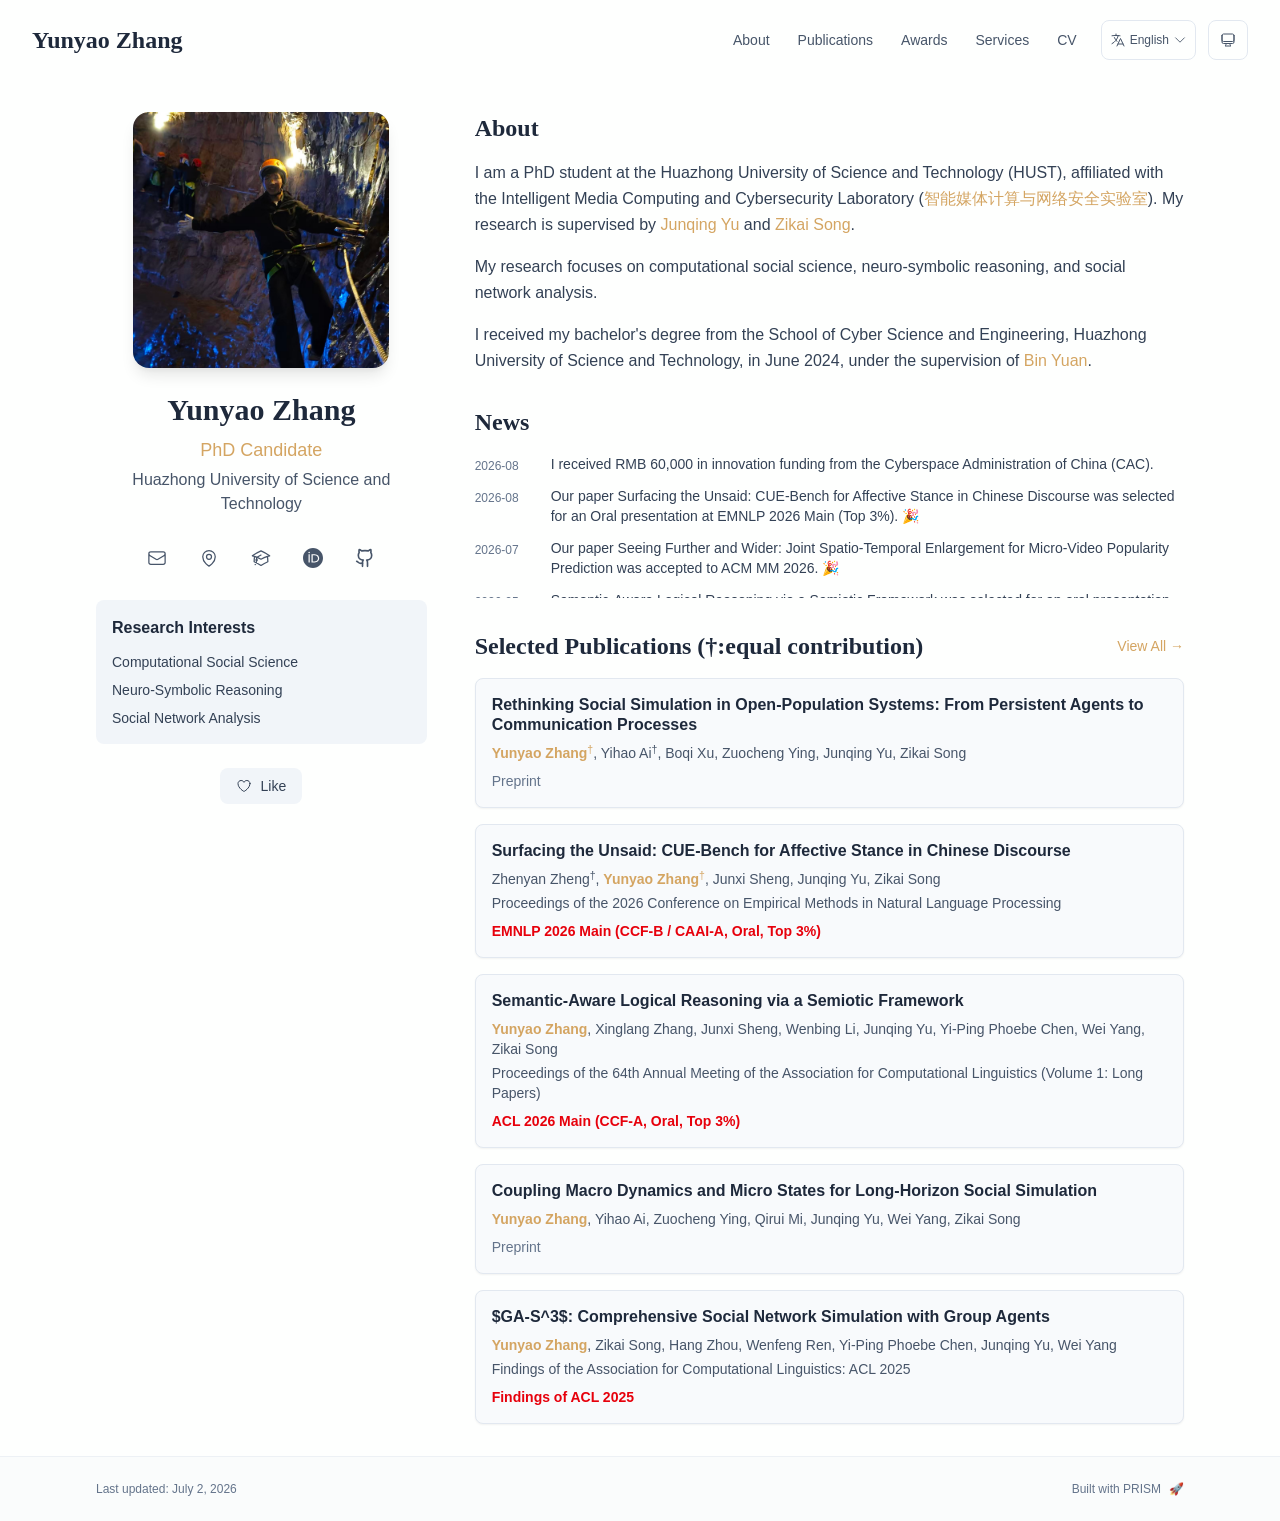
==== commit a5a345a0: "Link M2Sim, survey, and CUE-Bench project pages" ====
--- a/index.html
+++ b/index.html
@@ -1,4 +1,4 @@
-<!DOCTYPE html><html lang="en" class="scroll-smooth"><head><meta charSet="utf-8"/><meta name="viewport" content="width=device-width, initial-scale=1"/><link rel="preload" as="image" href="/c.jpg"/><link rel="stylesheet" href="/_next/static/css/74d0e7997b155a5a.css" data-precedence="next"/><link rel="preload" as="script" fetchPriority="low" href="/_next/static/chunks/webpack-679b75d1c4c2027c.js"/><script src="/_next/static/chunks/4bd1b696-70b6d399998de86a.js" async=""></script><script src="/_next/static/chunks/684-5aaa8290a129f299.js" async=""></script><script src="/_next/static/chunks/main-app-fe39dfb6bea1329b.js" async=""></script><script src="/_next/static/chunks/461-a9a5d7b05a71d978.js" async=""></script><script src="/_next/static/chunks/874-6cc630662f3664af.js" async=""></script><script src="/_next/static/chunks/291-e39730cc9327e39b.js" async=""></script><script src="/_next/static/chunks/app/layout-09e4d1cbec46f675.js" async=""></script><script src="/_next/static/chunks/178-595a94b9af1e67b5.js" async=""></script><script src="/_next/static/chunks/748-19c7ae41c233b420.js" async=""></script><script src="/_next/static/chunks/app/page-74b16a601c318ee3.js" async=""></script><link rel="icon" href="/favicon.svg" type="image/svg+xml"/><link rel="dns-prefetch" href="https://jialeliu.com"/><link rel="preconnect" href="https://jialeliu.com" crossorigin=""/><link rel="preload" as="font" type="font/woff2" href="https://jialeliu.com/fonts/georgiab.woff2" crossorigin=""/><script>
+<!DOCTYPE html><html lang="en" class="scroll-smooth"><head><meta charSet="utf-8"/><meta name="viewport" content="width=device-width, initial-scale=1"/><link rel="preload" as="image" href="/c.jpg"/><link rel="stylesheet" href="/_next/static/css/975acee24f6be218.css" data-precedence="next"/><link rel="preload" as="script" fetchPriority="low" href="/_next/static/chunks/webpack-679b75d1c4c2027c.js"/><script src="/_next/static/chunks/4bd1b696-70b6d399998de86a.js" async=""></script><script src="/_next/static/chunks/684-5aaa8290a129f299.js" async=""></script><script src="/_next/static/chunks/main-app-fe39dfb6bea1329b.js" async=""></script><script src="/_next/static/chunks/461-a9a5d7b05a71d978.js" async=""></script><script src="/_next/static/chunks/874-6cc630662f3664af.js" async=""></script><script src="/_next/static/chunks/291-e39730cc9327e39b.js" async=""></script><script src="/_next/static/chunks/app/layout-7bf61e12a4ad59d6.js" async=""></script><script src="/_next/static/chunks/178-595a94b9af1e67b5.js" async=""></script><script src="/_next/static/chunks/325-6c31068943ad7ac3.js" async=""></script><script src="/_next/static/chunks/app/page-cb3f26148c86b47d.js" async=""></script><link rel="icon" href="/favicon.svg" type="image/svg+xml"/><link rel="dns-prefetch" href="https://jialeliu.com"/><link rel="preconnect" href="https://jialeliu.com" crossorigin=""/><link rel="preload" as="font" type="font/woff2" href="https://jialeliu.com/fonts/georgiab.woff2" crossorigin=""/><script>
               try {
                 const theme = localStorage.getItem('theme-storage');
                 const parsed = theme ? JSON.parse(theme) : null;
@@ -59,4 +59,4 @@
     }
   </script><title>Yunyao Zhang</title><meta name="description" content="PhD Candidate at Huazhong University of Science and Technology."/><meta name="author" content="Yunyao Zhang"/><meta name="keywords" content="Yunyao Zhang,PhD,Research,Huazhong University of Science and Technology"/><meta name="creator" content="Yunyao Zhang"/><meta name="publisher" content="Yunyao Zhang"/><meta property="og:title" content="Yunyao Zhang"/><meta property="og:description" content="PhD Candidate at Huazhong University of Science and Technology."/><meta property="og:site_name" content="Yunyao Zhang&#x27;s Academic Website"/><meta property="og:locale" content="en_US"/><meta property="og:type" content="website"/><meta name="twitter:card" content="summary"/><meta name="twitter:title" content="Yunyao Zhang"/><meta name="twitter:description" content="PhD Candidate at Huazhong University of Science and Technology."/><link rel="icon" href="/favicon.svg"/><script>document.querySelectorAll('body link[rel="icon"], body link[rel="apple-touch-icon"]').forEach(el => document.head.appendChild(el))</script><script src="/_next/static/chunks/polyfills-42372ed130431b0a.js" noModule=""></script></head><body class="font-sans antialiased"><div style="visibility:hidden"><nav class="fixed top-0 left-0 right-0 z-50" data-headlessui-state=""><div class="transition-all duration-300 ease-out bg-transparent" style="transform:translateY(-100px)"><div class="max-w-7xl mx-auto px-4 sm:px-6 lg:px-8"><div class="flex justify-between items-center h-16 lg:h-20"><div class="flex-shrink-0" tabindex="0"><a class="text-xl lg:text-2xl font-serif font-semibold text-primary hover:text-accent transition-colors duration-200" href="/">Yunyao Zhang</a></div><div class="hidden lg:block"><div class="ml-10 flex items-center space-x-3"><div class="relative flex items-baseline space-x-1"><a data-nav-href="/" class="relative px-3 py-2 text-sm font-medium rounded-lg transition-colors duration-150 text-primary" href="/">About</a><a data-nav-href="/publications" class="relative px-3 py-2 text-sm font-medium rounded-lg transition-colors duration-150 text-neutral-600" href="/publications/">Publications</a><a data-nav-href="/awards" class="relative px-3 py-2 text-sm font-medium rounded-lg transition-colors duration-150 text-neutral-600" href="/awards/">Awards</a><a data-nav-href="/services" class="relative px-3 py-2 text-sm font-medium rounded-lg transition-colors duration-150 text-neutral-600" href="/services/">Services</a><a data-nav-href="/cv" class="relative px-3 py-2 text-sm font-medium rounded-lg transition-colors duration-150 text-neutral-600" href="/cv/">CV</a></div><div class="flex items-center justify-center w-14 h-10 rounded-lg border border-neutral-200 dark:border-[rgba(148,163,184,0.24)] bg-background dark:bg-neutral-800"><div class="w-6 h-4 rounded bg-neutral-300 animate-pulse"></div></div><div class="flex items-center justify-center w-10 h-10 rounded-lg border border-neutral-200 dark:border-[rgba(148,163,184,0.24)] bg-background dark:bg-neutral-800"><div class="w-4 h-4 rounded-full bg-neutral-300 animate-pulse"></div></div></div></div><div class="lg:hidden flex items-center space-x-2"><div class="flex items-center justify-center w-14 h-10 rounded-lg border border-neutral-200 dark:border-[rgba(148,163,184,0.24)] bg-background dark:bg-neutral-800"><div class="w-6 h-4 rounded bg-neutral-300 animate-pulse"></div></div><div class="flex items-center justify-center w-10 h-10 rounded-lg border border-neutral-200 dark:border-[rgba(148,163,184,0.24)] bg-background dark:bg-neutral-800"><div class="w-4 h-4 rounded-full bg-neutral-300 animate-pulse"></div></div><button class="inline-flex items-center justify-center p-2 rounded-md text-neutral-600 hover:text-primary hover:bg-neutral-100 dark:hover:bg-neutral-800 focus:outline-none focus:ring-2 focus:ring-inset focus:ring-accent transition-colors duration-200" id="headlessui-disclosure-button-«R7pdb»" type="button" aria-expanded="false" data-headlessui-state=""><span class="sr-only">Open main menu</span><div><svg xmlns="http://www.w3.org/2000/svg" fill="none" viewBox="0 0 24 24" stroke-width="1.5" stroke="currentColor" aria-hidden="true" data-slot="icon" class="block h-6 w-6"><path stroke-linecap="round" stroke-linejoin="round" d="M3.75 6.75h16.5M3.75 12h16.5m-16.5 5.25h16.5"></path></svg></div></button></div></div></div></div></nav><main class="min-h-screen pt-16 lg:pt-20"><div class="max-w-6xl mx-auto px-4 sm:px-6 lg:px-8 py-8 bg-background min-h-screen"><div class="grid grid-cols-1 lg:grid-cols-3 gap-12"><div class="lg:col-span-1"><div class="sticky top-8" style="opacity:0;transform:translateY(20px)"><div class="w-64 h-64 mx-auto mb-6 rounded-2xl overflow-hidden shadow-lg hover:shadow-xl transition-all duration-200 hover:scale-105"><img alt="Yunyao Zhang" width="256" height="256" decoding="async" data-nimg="1" class="w-full h-full object-cover object-[32%_center]" style="color:transparent" src="/c.jpg"/></div><div class="text-center mb-6"><h1 class="text-3xl font-serif font-bold text-primary mb-2">Yunyao Zhang</h1><p class="text-lg text-accent font-medium mb-1">PhD Candidate</p><p class="text-neutral-600 mb-2">Huazhong University of Science and Technology</p></div><div class="flex flex-wrap justify-center gap-3 sm:gap-4 mb-6 relative px-2"><div class="relative"><button class="p-2 sm:p-2 transition-colors duration-200 text-neutral-600 dark:text-neutral-400 hover:text-accent" aria-label="Email"><svg xmlns="http://www.w3.org/2000/svg" fill="none" viewBox="0 0 24 24" stroke-width="1.5" stroke="currentColor" aria-hidden="true" data-slot="icon" class="h-5 w-5"><path stroke-linecap="round" stroke-linejoin="round" d="M21.75 6.75v10.5a2.25 2.25 0 0 1-2.25 2.25h-15a2.25 2.25 0 0 1-2.25-2.25V6.75m19.5 0A2.25 2.25 0 0 0 19.5 4.5h-15a2.25 2.25 0 0 0-2.25 2.25m19.5 0v.243a2.25 2.25 0 0 1-1.07 1.916l-7.5 4.615a2.25 2.25 0 0 1-2.36 0L3.32 8.91a2.25 2.25 0 0 1-1.07-1.916V6.75"></path></svg></button></div><div class="relative"><button class="p-2 sm:p-2 transition-colors duration-200 text-neutral-600 dark:text-neutral-400 hover:text-accent" aria-label="Location"><svg xmlns="http://www.w3.org/2000/svg" fill="none" viewBox="0 0 24 24" stroke-width="1.5" stroke="currentColor" aria-hidden="true" data-slot="icon" class="h-5 w-5"><path stroke-linecap="round" stroke-linejoin="round" d="M15 10.5a3 3 0 1 1-6 0 3 3 0 0 1 6 0Z"></path><path stroke-linecap="round" stroke-linejoin="round" d="M19.5 10.5c0 7.142-7.5 11.25-7.5 11.25S4.5 17.642 4.5 10.5a7.5 7.5 0 1 1 15 0Z"></path></svg></button></div><a href="https://scholar.google.com/citations?hl=zh-CN&amp;view_op=list_works&amp;gmla=AEk_c1sEJu9yZ0IhEybvpcOmzQ6cO1RDjNZPLxIIcZcqmbdbF4u8UbjEwN48hMXG9iZQ8m_Xlbfo7Xphm7ymtBdAS0c&amp;user=Nw869RUAAAAJ" target="_blank" rel="noopener noreferrer" class="p-2 sm:p-2 text-neutral-600 dark:text-neutral-400 hover:text-accent transition-colors duration-200" aria-label="Google Scholar"><svg xmlns="http://www.w3.org/2000/svg" fill="none" viewBox="0 0 24 24" stroke-width="1.5" stroke="currentColor" aria-hidden="true" data-slot="icon" class="h-5 w-5"><path stroke-linecap="round" stroke-linejoin="round" d="M4.26 10.147a60.438 60.438 0 0 0-.491 6.347A48.62 48.62 0 0 1 12 20.904a48.62 48.62 0 0 1 8.232-4.41 60.46 60.46 0 0 0-.491-6.347m-15.482 0a50.636 50.636 0 0 0-2.658-.813A59.906 59.906 0 0 1 12 3.493a59.903 59.903 0 0 1 10.399 5.84c-.896.248-1.783.52-2.658.814m-15.482 0A50.717 50.717 0 0 1 12 13.489a50.702 50.702 0 0 1 7.74-3.342M6.75 15a.75.75 0 1 0 0-1.5.75.75 0 0 0 0 1.5Zm0 0v-3.675A55.378 55.378 0 0 1 12 8.443m-7.007 11.55A5.981 5.981 0 0 0 6.75 15.75v-1.5"></path></svg></a><a href="https://orcid.org/0009-0001-3412-9262" target="_blank" rel="noopener noreferrer" class="p-2 sm:p-2 text-neutral-600 dark:text-neutral-400 hover:text-accent transition-colors duration-200" aria-label="ORCID"><svg viewBox="0 0 24 24" fill="currentColor" class="h-5 w-5" xmlns="http://www.w3.org/2000/svg"><path d="M12 0C5.372 0 0 5.372 0 12s5.372 12 12 12 12-5.372 12-12S18.628 0 12 0zM7.369 4.378c.525 0 .947.431.947.947s-.422.947-.947.947a.95.95 0 0 1-.947-.947c0-.525.422-.947.947-.947zm-.722 3.038h1.444v10.041H6.647V7.416zm3.562 0h3.9c3.712 0 5.344 2.653 5.344 5.025 0 2.578-2.016 5.025-5.325 5.025h-3.919V7.416zm1.444 1.303v7.444h2.297c3.272 0 4.022-2.484 4.022-3.722 0-2.016-1.284-3.722-4.097-3.722h-2.222z"></path></svg></a><a href="https://github.com/AI4SS" target="_blank" rel="noopener noreferrer" class="p-2 sm:p-2 text-neutral-600 dark:text-neutral-400 hover:text-accent transition-colors duration-200" aria-label="GitHub"><svg xmlns="http://www.w3.org/2000/svg" width="24" height="24" viewBox="0 0 24 24" fill="none" stroke="currentColor" stroke-width="2" stroke-linecap="round" stroke-linejoin="round" class="lucide lucide-github h-5 w-5" aria-hidden="true"><path d="M15 22v-4a4.8 4.8 0 0 0-1-3.5c3 0 6-2 6-5.5.08-1.25-.27-2.48-1-3.5.28-1.15.28-2.35 0-3.5 0 0-1 0-3 1.5-2.64-.5-5.36-.5-8 0C6 2 5 2 5 2c-.3 1.15-.3 2.35 0 3.5A5.403 5.403 0 0 0 4 9c0 3.5 3 5.5 6 5.5-.39.49-.68 1.05-.85 1.65-.17.6-.22 1.23-.15 1.85v4"></path><path d="M9 18c-4.51 2-5-2-7-2"></path></svg></a></div><div class="bg-neutral-100 dark:bg-neutral-800 rounded-lg p-4 mb-6 hover:shadow-lg transition-all duration-200 hover:scale-[1.02]"><h3 class="font-semibold text-primary mb-3">Research Interests</h3><div class="space-y-2 text-sm text-neutral-700 dark:text-neutral-500"><div>Computational Social Science</div><div>Neuro-Symbolic Reasoning</div><div>Social Network Analysis</div></div></div><div class="flex justify-center"><div class="relative"><button class="flex items-center space-x-2 px-4 py-2 rounded-lg font-medium text-sm transition-all duration-200 bg-neutral-100 dark:bg-neutral-800 text-neutral-700 dark:text-neutral-500 hover:bg-red-50 dark:hover:bg-red-900/20 hover:text-red-600 dark:hover:text-red-400 cursor-pointer" tabindex="0"><svg xmlns="http://www.w3.org/2000/svg" fill="none" viewBox="0 0 24 24" stroke-width="1.5" stroke="currentColor" aria-hidden="true" data-slot="icon" class="h-4 w-4"><path stroke-linecap="round" stroke-linejoin="round" d="M21 8.25c0-2.485-2.099-4.5-4.688-4.5-1.935 0-3.597 1.126-4.312 2.733-.715-1.607-2.377-2.733-4.313-2.733C5.1 3.75 3 5.765 3 8.25c0 7.22 9 12 9 12s9-4.78 9-12Z"></path></svg><span>Like</span></button></div></div></div></div><div class="lg:col-span-2 space-y-8"><section id="about" class="scroll-mt-24 space-y-8"><section style="opacity:0;transform:translateY(20px)"><h2 class="text-2xl font-serif font-bold text-primary mb-4">About</h2><div class="text-neutral-700 dark:text-neutral-600 leading-relaxed"><p class="mb-4 last:mb-0">I am a PhD student at the Huazhong University of Science and Technology (HUST), affiliated with the Intelligent Media Computing and Cybersecurity Laboratory (<a href="https://media.hust.edu.cn/" node="[object Object]" target="_blank" rel="noopener noreferrer" class="text-accent font-medium transition-all duration-200 rounded hover:bg-accent/10 hover:shadow-sm">智能媒体计算与网络安全实验室</a>). My research is supervised by <a href="https://scholar.google.com/citations?user=_UjqBfcAAAAJ&amp;hl=zh-CN" node="[object Object]" target="_blank" rel="noopener noreferrer" class="text-accent font-medium transition-all duration-200 rounded hover:bg-accent/10 hover:shadow-sm">Junqing Yu</a> and <a href="https://skyesong38.github.io/" node="[object Object]" target="_blank" rel="noopener noreferrer" class="text-accent font-medium transition-all duration-200 rounded hover:bg-accent/10 hover:shadow-sm">Zikai Song</a>.</p>
 <p class="mb-4 last:mb-0">My research focuses on computational social science, neuro-symbolic reasoning, and social network analysis.</p>
-<p class="mb-4 last:mb-0">I received my bachelor&#x27;s degree from the School of Cyber Science and Engineering, Huazhong University of Science and Technology, in June 2024, under the supervision of <a href="https://scholar.google.com/citations?hl=zh-CN&amp;user=Tj3yBksAAAAJ&amp;view_op=list_works&amp;sortby=pubdate" node="[object Object]" target="_blank" rel="noopener noreferrer" class="text-accent font-medium transition-all duration-200 rounded hover:bg-accent/10 hover:shadow-sm">Bin Yuan</a>.</p></div></section><section style="opacity:0;transform:translateY(20px)"><h2 class="text-2xl font-serif font-bold text-primary mb-4">News</h2><div class="max-h-36 overflow-y-auto overscroll-contain pr-2 space-y-3 scroll-smooth snap-y snap-mandatory [scrollbar-width:thin]" aria-label="News" tabindex="0"><div class="flex items-start space-x-3 snap-start"><span class="text-xs text-neutral-500 mt-1 w-16 flex-shrink-0">2026-08</span><p class="text-sm text-neutral-700">I received RMB 60,000 in innovation funding from the Cyberspace Administration of China (CAC).</p></div><div class="flex items-start space-x-3 snap-start"><span class="text-xs text-neutral-500 mt-1 w-16 flex-shrink-0">2026-08</span><p class="text-sm text-neutral-700">Our paper Surfacing the Unsaid: CUE-Bench for Affective Stance in Chinese Discourse was selected for an Oral presentation at EMNLP 2026 Main (Top 3%). 🎉</p></div><div class="flex items-start space-x-3 snap-start"><span class="text-xs text-neutral-500 mt-1 w-16 flex-shrink-0">2026-07</span><p class="text-sm text-neutral-700">Our paper Seeing Further and Wider: Joint Spatio-Temporal Enlargement for Micro-Video Popularity Prediction was accepted to ACM MM 2026. 🎉</p></div><div class="flex items-start space-x-3 snap-start"><span class="text-xs text-neutral-500 mt-1 w-16 flex-shrink-0">2026-05</span><p class="text-sm text-neutral-700">Semantic-Aware Logical Reasoning via a Semiotic Framework was selected for an oral presentation at ACL 2026. 🎉</p></div><div class="flex items-start space-x-3 snap-start"><span class="text-xs text-neutral-500 mt-1 w-16 flex-shrink-0">2026-04</span><p class="text-sm text-neutral-700">Two papers were accepted to ACL 2026 Main. 🎉</p></div><div class="flex items-start space-x-3 snap-start"><span class="text-xs text-neutral-500 mt-1 w-16 flex-shrink-0">2025-07</span><p class="text-sm text-neutral-700">Our team won First Place in the ACM Social Media Prediction Challenge 2025 (Video Track) 🎉.</p></div><div class="flex items-start space-x-3 snap-start"><span class="text-xs text-neutral-500 mt-1 w-16 flex-shrink-0">2025-05</span><p class="text-sm text-neutral-700">Our paper was accepted to Findings of ACL 2025. 🎉</p></div></div></section><section style="opacity:0;transform:translateY(20px)"><div class="flex items-center justify-between mb-4"><h2 class="text-2xl font-serif font-bold text-primary">Selected Publications (†:equal contribution)</h2><a class="text-accent hover:text-accent-dark text-sm font-medium transition-all duration-200 rounded hover:bg-accent/10 hover:shadow-sm" href="/publications/">View All<!-- --> →</a></div><div class="space-y-4"><div class="bg-neutral-50 dark:bg-neutral-800 p-4 rounded-lg shadow-sm border border-neutral-200 dark:border-[rgba(148,163,184,0.24)] hover:shadow-lg transition-all duration-200 hover:scale-[1.02]" style="opacity:0;transform:translateY(20px)"><h3 class="font-semibold text-primary mb-2 leading-tight">Rethinking Social Simulation in Open-Population Systems: From Persistent Agents to Communication Processes</h3><p class="text-sm text-neutral-600 dark:text-neutral-500 mb-1"><span><span class="font-semibold text-accent ">Yunyao Zhang</span><sup class="ml-0 text-accent">†</sup>, </span><span><span class=" ">Yihao Ai</span><sup class="ml-0 text-neutral-600 dark:text-neutral-500">†</sup>, </span><span><span class=" ">Boqi Xu</span>, </span><span><span class=" ">Zuocheng Ying</span>, </span><span><span class=" ">Junqing Yu</span>, </span><span><span class=" ">Zikai Song</span></span></p><p class="text-sm text-neutral-600 dark:text-neutral-500 mb-2"></p><p class="text-sm line-clamp-2 text-neutral-500 dark:text-neutral-500">Preprint</p></div><div class="bg-neutral-50 dark:bg-neutral-800 p-4 rounded-lg shadow-sm border border-neutral-200 dark:border-[rgba(148,163,184,0.24)] hover:shadow-lg transition-all duration-200 hover:scale-[1.02]" style="opacity:0;transform:translateY(20px)"><h3 class="font-semibold text-primary mb-2 leading-tight">Surfacing the Unsaid: CUE-Bench for Affective Stance in Chinese Discourse</h3><p class="text-sm text-neutral-600 dark:text-neutral-500 mb-1"><span><span class=" ">Zhenyan Zheng</span><sup class="ml-0 text-neutral-600 dark:text-neutral-500">†</sup>, </span><span><span class="font-semibold text-accent ">Yunyao Zhang</span><sup class="ml-0 text-accent">†</sup>, </span><span><span class=" ">Junxi Sheng</span>, </span><span><span class=" ">Junqing Yu</span>, </span><span><span class=" ">Zikai Song</span></span></p><p class="text-sm text-neutral-600 dark:text-neutral-500 mb-2">Proceedings of the 2026 Conference on Empirical Methods in Natural Language Processing</p><p class="text-sm line-clamp-2 font-semibold text-red-600 dark:text-red-400">EMNLP 2026 Main (CCF-B / CAAI-A, Oral, Top 3%)</p></div><div class="bg-neutral-50 dark:bg-neutral-800 p-4 rounded-lg shadow-sm border border-neutral-200 dark:border-[rgba(148,163,184,0.24)] hover:shadow-lg transition-all duration-200 hover:scale-[1.02]" style="opacity:0;transform:translateY(20px)"><h3 class="font-semibold text-primary mb-2 leading-tight">Semantic-Aware Logical Reasoning via a Semiotic Framework</h3><p class="text-sm text-neutral-600 dark:text-neutral-500 mb-1"><span><span class="font-semibold text-accent ">Yunyao Zhang</span>, </span><span><span class=" ">Xinglang Zhang</span>, </span><span><span class=" ">Junxi Sheng</span>, </span><span><span class=" ">Wenbing Li</span>, </span><span><span class=" ">Junqing Yu</span>, </span><span><span class=" ">Yi-Ping Phoebe Chen</span>, </span><span><span class=" ">Wei Yang</span>, </span><span><span class=" ">Zikai Song</span></span></p><p class="text-sm text-neutral-600 dark:text-neutral-500 mb-2">Proceedings of the 64th Annual Meeting of the Association for Computational Linguistics (Volume 1: Long Papers)</p><p class="text-sm line-clamp-2 font-semibold text-red-600 dark:text-red-400">ACL 2026 Main (CCF-A, Oral, Top 3%)</p></div><div class="bg-neutral-50 dark:bg-neutral-800 p-4 rounded-lg shadow-sm border border-neutral-200 dark:border-[rgba(148,163,184,0.24)] hover:shadow-lg transition-all duration-200 hover:scale-[1.02]" style="opacity:0;transform:translateY(20px)"><h3 class="font-semibold text-primary mb-2 leading-tight">Coupling Macro Dynamics and Micro States for Long-Horizon Social Simulation</h3><p class="text-sm text-neutral-600 dark:text-neutral-500 mb-1"><span><span class="font-semibold text-accent ">Yunyao Zhang</span>, </span><span><span class=" ">Yihao Ai</span>, </span><span><span class=" ">Zuocheng Ying</span>, </span><span><span class=" ">Qirui Mi</span>, </span><span><span class=" ">Junqing Yu</span>, </span><span><span class=" ">Wei Yang</span>, </span><span><span class=" ">Zikai Song</span></span></p><p class="text-sm text-neutral-600 dark:text-neutral-500 mb-2"></p><p class="text-sm line-clamp-2 text-neutral-500 dark:text-neutral-500">Preprint</p></div><div class="bg-neutral-50 dark:bg-neutral-800 p-4 rounded-lg shadow-sm border border-neutral-200 dark:border-[rgba(148,163,184,0.24)] hover:shadow-lg transition-all duration-200 hover:scale-[1.02]" style="opacity:0;transform:translateY(20px)"><h3 class="font-semibold text-primary mb-2 leading-tight">$GA-S^3$: Comprehensive Social Network Simulation with Group Agents</h3><p class="text-sm text-neutral-600 dark:text-neutral-500 mb-1"><span><span class="font-semibold text-accent ">Yunyao Zhang</span>, </span><span><span class=" ">Zikai Song</span>, </span><span><span class=" ">Hang Zhou</span>, </span><span><span class=" ">Wenfeng Ren</span>, </span><span><span class=" ">Yi-Ping Phoebe Chen</span>, </span><span><span class=" ">Junqing Yu</span>, </span><span><span class=" ">Wei Yang</span></span></p><p class="text-sm text-neutral-600 dark:text-neutral-500 mb-2">Findings of the Association for Computational Linguistics: ACL 2025</p><p class="text-sm line-clamp-2 font-semibold text-red-600 dark:text-red-400">Findings of ACL 2025</p></div></div></section></section></div></div></div><!--$--><!--/$--><!--$--><!--/$--></main><footer class="border-t border-neutral-200/50 bg-neutral-50/50 dark:bg-neutral-900/50 dark:border-neutral-700/50"><div class="max-w-6xl mx-auto px-4 sm:px-6 lg:px-8 py-6"><div class="flex flex-col sm:flex-row justify-between items-center gap-2"><p class="text-xs text-neutral-500">Last updated<!-- -->: <!-- -->July 2, 2026</p><p class="text-xs text-neutral-500 flex items-center"><a href="https://github.com/xyjoey/PRISM" target="_blank" rel="noopener noreferrer">Built with PRISM</a><span class="ml-2">🚀</span></p></div></div></footer></div><script src="/_next/static/chunks/webpack-679b75d1c4c2027c.js" async=""></script><script>(self.__next_f=self.__next_f||[]).push([0])</script><script>self.__next_f.push([1,"1:\"$Sreact.fragment\"\n3:I[3719,[\"461\",\"static/chunks/461-a9a5d7b05a71d978.js\",\"874\",\"static/chunks/874-6cc630662f3664af.js\",\"291\",\"static/chunks/291-e39730cc9327e39b.js\",\"177\",\"static/chunks/app/layout-09e4d1cbec46f675.js\"],\"ThemeProvider\"]\n4:I[310,[\"461\",\"static/chunks/461-a9a5d7b05a71d978.js\",\"874\",\"static/chunks/874-6cc630662f3664af.js\",\"291\",\"static/chunks/291-e39730cc9327e39b.js\",\"177\",\"static/chunks/app/layout-09e4d1cbec46f675.js\"],\"LocaleProvider\"]\n5:I[4574,[\"461\",\"static/chunks/461-a9a5d7b05a71d978.js\",\"874\",\"static/chunks/874-6cc630662f3664af.js\",\"291\",\"static/chunks/291-e39730cc9327e39b.js\",\"177\",\"static/chunks/app/layout-09e4d1cbec46f675.js\"],\"default\"]\n6:I[7555,[],\"\"]\n7:I[1295,[],\"\"]\n8:I[2548,[\"461\",\"static/chunks/461-a9a5d7b05a71d978.js\",\"874\",\"static/chunks/874-6cc630662f3664af.js\",\"291\",\"static/chunks/291-e39730cc9327e39b.js\",\"177\",\"static/chunks/app/layout-09e4d1cbec46f675.js\"],\"default\"]\n9:I[6613,[\"461\",\"static/chunks/461-a9a5d7b05a71d978.js\",\"178\",\"static/chunks/178-595a94b9af1e67b5.js\",\"874\",\"static/chunks/874-6cc630662f3664af.js\",\"748\",\"static/chunks/748-19c7ae41c233b420.js\",\"974\",\"static/chunks/app/page-74b16a601c318ee3.js\"],\"default\"]\na:I[9665,[],\"MetadataBoundary\"]\nc:I[9665,[],\"OutletBoundary\"]\nf:I[4911,[],\"AsyncMetadataOutlet\"]\n11:I[9665,[],\"ViewportBoundary\"]\n13:I[6614,[],\"\"]\n:HL[\"/_next/static/css/74d0e7997b155a5a.css\",\"style\"]\n2:T591,\n    try {\n      const cfg = {\"enabled\":true,\"locales\":[\"zh\",\"en\"],\"defaultLocale\":\"en\",\"mode\":\"auto\",\"fixedLocale\":\"en\",\"persist\":false,\"switcher\":true,\"labels\":{\"zh\":\"中文\",\"en\":\"English\"}};\n      const storageKey = 'locale-storage';\n      const normalize = (value) =\u003e typeof value === 'string' ? value.trim().replace('_', '-').toLowerCase() : '';\n      const matchLocale = (candidate) =\u003e {\n        const normalized = normalize(candidate);\n        if (!normalized) return null;\n        if (cfg.locales.includes(normalized)) return normalized;\n        const language = normalized.split('-')[0];\n        if (cfg.locales.includes(language)) return language;\n       "])</script><script>self.__next_f.push([1," return null;\n      };\n\n      let resolved = null;\n\n      if (cfg.persist) {\n        resolved = matchLocale(localStorage.getItem(storageKey));\n      }\n\n      if (!resolved) {\n        if (cfg.mode === 'fixed') {\n          resolved = cfg.fixedLocale;\n        } else {\n          resolved = matchLocale(navigator.language);\n        }\n      }\n\n      if (!resolved) {\n        resolved = cfg.defaultLocale;\n      }\n\n      const root = document.documentElement;\n      root.lang = resolved;\n      root.setAttribute('data-locale', resolved);\n\n      if (cfg.persist) {\n        localStorage.setItem(storageKey, resolved);\n      }\n    } catch (e) {\n      const root = document.documentElement;\n      root.lang = 'en';\n      root.setAttribute('data-locale', 'en');\n    }\n  "])</script><script>self.__next_f.push([1,"0:{\"P\":null,\"b\":\"8ev12Bb6_yKTu2VxOi2lt\",\"p\":\"\",\"c\":[\"\",\"\"],\"i\":false,\"f\":[[[\"\",{\"children\":[\"__PAGE__\",{}]},\"$undefined\",\"$undefined\",true],[\"\",[\"$\",\"$1\",\"c\",{\"children\":[[[\"$\",\"link\",\"0\",{\"rel\":\"stylesheet\",\"href\":\"/_next/static/css/74d0e7997b155a5a.css\",\"precedence\":\"next\",\"crossOrigin\":\"$undefined\",\"nonce\":\"$undefined\"}]],[\"$\",\"html\",null,{\"lang\":\"en\",\"className\":\"scroll-smooth\",\"suppressHydrationWarning\":true,\"children\":[[\"$\",\"head\",null,{\"children\":[[\"$\",\"link\",null,{\"rel\":\"icon\",\"href\":\"/favicon.svg\",\"type\":\"image/svg+xml\"}],[\"$\",\"link\",null,{\"rel\":\"dns-prefetch\",\"href\":\"https://jialeliu.com\"}],[\"$\",\"link\",null,{\"rel\":\"preconnect\",\"href\":\"https://jialeliu.com\",\"crossOrigin\":\"\"}],[\"$\",\"link\",null,{\"rel\":\"preload\",\"as\":\"font\",\"type\":\"font/woff2\",\"href\":\"https://jialeliu.com/fonts/georgiab.woff2\",\"crossOrigin\":\"\"}],[\"$\",\"script\",null,{\"dangerouslySetInnerHTML\":{\"__html\":\"\\n              try {\\n                const theme = localStorage.getItem('theme-storage');\\n                const parsed = theme ? JSON.parse(theme) : null;\\n                const setting = parsed?.state?.theme || 'system';\\n                const prefersDark = typeof window !== 'undefined' \u0026\u0026 window.matchMedia \u0026\u0026 window.matchMedia('(prefers-color-scheme: dark)').matches;\\n                const effective = setting === 'dark' ? 'dark' : (setting === 'light' ? 'light' : (prefersDark ? 'dark' : 'light'));\\n                var root = document.documentElement;\\n                root.classList.add(effective);\\n                root.setAttribute('data-theme', effective);\\n              } catch (e) {\\n                var root = document.documentElement;\\n                root.classList.add('light');\\n                root.setAttribute('data-theme', 'light');\\n              }\\n            \"}}],[\"$\",\"script\",null,{\"dangerouslySetInnerHTML\":{\"__html\":\"$2\"}}]]}],[\"$\",\"body\",null,{\"className\":\"font-sans antialiased\",\"children\":[\"$\",\"$L3\",null,{\"children\":[\"$\",\"$L4\",null,{\"config\":{\"enabled\":true,\"locales\":[\"zh\",\"en\"],\"defaultLocale\":\"en\",\"mode\":\"auto\",\"fixedLocale\":\"en\",\"persist\":false,\"switcher\":true,\"labels\":{\"zh\":\"中文\",\"en\":\"English\"}},\"children\":[[\"$\",\"$L5\",null,{\"items\":[{\"title\":\"About\",\"type\":\"page\",\"target\":\"about\",\"href\":\"/\"},{\"title\":\"Publications\",\"type\":\"page\",\"target\":\"publications\",\"href\":\"/publications\"},{\"title\":\"Awards\",\"type\":\"page\",\"target\":\"awards\",\"href\":\"/awards\"},{\"title\":\"Services\",\"type\":\"page\",\"target\":\"services\",\"href\":\"/services\"},{\"title\":\"CV\",\"type\":\"page\",\"target\":\"cv\",\"href\":\"/cv\"}],\"siteTitle\":\"Yunyao Zhang\",\"enableOnePageMode\":false,\"i18n\":\"$0:f:0:1:1:props:children:1:props:children:1:props:children:props:children:props:config\",\"itemsByLocale\":{\"zh\":[{\"title\":\"关于我\",\"type\":\"page\",\"target\":\"about\",\"href\":\"/\"},{\"title\":\"论文\",\"type\":\"page\",\"target\":\"publications\",\"href\":\"/publications\"},{\"title\":\"奖项\",\"type\":\"page\",\"target\":\"awards\",\"href\":\"/awards\"},{\"title\":\"服务\",\"type\":\"page\",\"target\":\"services\",\"href\":\"/services\"},{\"title\":\"简历\",\"type\":\"page\",\"target\":\"cv\",\"href\":\"/cv\"}],\"en\":[{\"title\":\"About\",\"type\":\"page\",\"target\":\"about\",\"href\":\"/\"},{\"title\":\"Publications\",\"type\":\"page\",\"target\":\"publications\",\"href\":\"/publications\"},{\"title\":\"Awards\",\"type\":\"page\",\"target\":\"awards\",\"href\":\"/awards\"},{\"title\":\"Services\",\"type\":\"page\",\"target\":\"services\",\"href\":\"/services\"},{\"title\":\"CV\",\"type\":\"page\",\"target\":\"cv\",\"href\":\"/cv\"}]},\"siteTitleByLocale\":{\"zh\":\"张云耀\",\"en\":\"Yunyao Zhang\"}}],[\"$\",\"main\",null,{\"className\":\"min-h-screen pt-16 lg:pt-20\",\"children\":[\"$\",\"$L6\",null,{\"parallelRouterKey\":\"children\",\"error\":\"$undefined\",\"errorStyles\":\"$undefined\",\"errorScripts\":\"$undefined\",\"template\":[\"$\",\"$L7\",null,{}],\"templateStyles\":\"$undefined\",\"templateScripts\":\"$undefined\",\"notFound\":[[[\"$\",\"title\",null,{\"children\":\"404: This page could not be found.\"}],[\"$\",\"div\",null,{\"style\":{\"fontFamily\":\"system-ui,\\\"Segoe UI\\\",Roboto,Helvetica,Arial,sans-serif,\\\"Apple Color Emoji\\\",\\\"Segoe UI Emoji\\\"\",\"height\":\"100vh\",\"textAlign\":\"center\",\"display\":\"flex\",\"flexDirection\":\"column\",\"alignItems\":\"center\",\"justifyContent\":\"center\"},\"children\":[\"$\",\"div\",null,{\"children\":[[\"$\",\"style\",null,{\"dangerouslySetInnerHTML\":{\"__html\":\"body{color:#000;background:#fff;margin:0}.next-error-h1{border-right:1px solid rgba(0,0,0,.3)}@media (prefers-color-scheme:dark){body{color:#fff;background:#000}.next-error-h1{border-right:1px solid rgba(255,255,255,.3)}}\"}}],[\"$\",\"h1\",null,{\"className\":\"next-error-h1\",\"style\":{\"display\":\"inline-block\",\"margin\":\"0 20px 0 0\",\"padding\":\"0 23px 0 0\",\"fontSize\":24,\"fontWeight\":500,\"verticalAlign\":\"top\",\"lineHeight\":\"49px\"},\"children\":404}],[\"$\",\"div\",null,{\"style\":{\"display\":\"inline-block\"},\"children\":[\"$\",\"h2\",null,{\"style\":{\"fontSize\":14,\"fontWeight\":400,\"lineHeight\":\"49px\",\"margin\":0},\"children\":\"This page could not be found.\"}]}]]}]}]],[]],\"forbidden\":\"$undefined\",\"unauthorized\":\"$undefined\"}]}],[\"$\",\"$L8\",null,{\"lastUpdated\":\"July 2, 2026\",\"lastUpdatedByLocale\":{\"zh\":\"2026年7月2日\",\"en\":\"July 2, 2026\"},\"defaultLocale\":\"en\"}]]}]}]}]]}]]}],{\"children\":[\"__PAGE__\",[\"$\",\"$1\",\"c\",{\"children\":[[\"$\",\"$L9\",null,{\"dataByLocale\":{\"zh\":{\"author\":{\"name\":\"张云耀\",\"title\":\"博士生\",\"institution\":\"华中科技大学\",\"avatar\":\"/c.jpg\"},\"social\":{\"email\":\"ikostar@hust.edu.cn\",\"location\":\"中国，武汉\",\"google_scholar\":\"https://scholar.google.com/citations?hl=zh-CN\u0026view_op=list_works\u0026gmla=AEk_c1sEJu9yZ0IhEybvpcOmzQ6cO1RDjNZPLxIIcZcqmbdbF4u8UbjEwN48hMXG9iZQ8m_Xlbfo7Xphm7ymtBdAS0c\u0026user=Nw869RUAAAAJ\",\"orcid\":\"https://orcid.org/0009-0001-3412-9262\",\"github\":\"https://github.com/AI4SS\"},\"features\":{\"enable_likes\":true,\"enable_one_page_mode\":false},\"enableOnePageMode\":false,\"researchInterests\":[\"计算社会科学\",\"神经符号推理\",\"社交网络分析\"],\"pagesToShow\":[{\"type\":\"about\",\"id\":\"about\",\"sections\":[{\"id\":\"about\",\"type\":\"markdown\",\"source\":\"bio.md\",\"title\":\"关于我\",\"content\":\"我目前是华中科技大学博士研究生，隶属于华中科技大学智能媒体计算与网络安全实验室。我的导师是 [于俊清](https://scholar.google.com/citations?user=_UjqBfcAAAAJ\u0026hl=zh-CN) 和 [宋子恺](https://skyesong38.github.io/)。\\n\\n我的研究方向聚焦于计算社会科学、神经符号推理与社交网络分析。\\n\\n我于 2024 年 6 月在华中科技大学网络空间安全学院获得学士学位，导师为 [袁斌](https://scholar.google.com/citations?hl=zh-CN\u0026user=Tj3yBksAAAAJ\u0026view_op=list_works\u0026sortby=pubdate)。\\n\"},{\"id\":\"news\",\"type\":\"list\",\"title\":\"动态\",\"source\":\"news.toml\",\"items\":[{\"date\":\"2026-08\",\"content\":\"我获得中国网信办创新资助，金额为人民币 6 万元。\"},{\"date\":\"2026-08\",\"content\":\"我们的论文《Surfacing the Unsaid: CUE-Bench for Affective Stance in Chinese Discourse》入选 EMNLP 2026 Main Oral（前 3%）。🎉\"},{\"date\":\"2026-07\",\"content\":\"我们的论文《Seeing Further and Wider: Joint Spatio-Temporal Enlargement for Micro-Video Popularity Prediction》被 ACM MM 2026 接收。🎉\"},{\"date\":\"2026-05\",\"content\":\"论文《Semantic-Aware Logical Reasoning via a Semiotic Framework》被选为 ACL 2026 Oral。🎉\"},{\"date\":\"2026-04\",\"content\":\"两篇论文被 ACL 2026 Main 接收。🎉\"},{\"date\":\"2025-07\",\"content\":\"我们的团队在 ACM Social Media Prediction Challenge 2025（视频赛道）中获得第一名。🎉\"},{\"date\":\"2025-05\",\"content\":\"我们的论文被 Findings of ACL 2025 接收。🎉\"}]},{\"id\":\"featured_publications\",\"type\":\"publications\",\"title\":\"精选论文（†：共同一作）\",\"filter\":\"selected\",\"limit\":5,\"publications\":[{\"id\":\"zhang2026opensim\",\"title\":\"Rethinking Social Simulation in Open-Population Systems: From Persistent Agents to Communication Processes\",\"authors\":[{\"name\":\"Yunyao Zhang\",\"isHighlighted\":true,\"isCorresponding\":true,\"isCoAuthor\":false},{\"name\":\"Yihao Ai\",\"isHighlighted\":false,\"isCorresponding\":true,\"isCoAuthor\":false},{\"name\":\"Boqi Xu\",\"isHighlighted\":false,\"isCorresponding\":false,\"isCoAuthor\":false},{\"name\":\"Zuocheng Ying\",\"isHighlighted\":false,\"isCorresponding\":false,\"isCoAuthor\":false},{\"name\":\"Junqing Yu\",\"isHighlighted\":false,\"isCorresponding\":false,\"isCoAuthor\":false},{\"name\":\"Zikai Song\",\"isHighlighted\":false,\"isCorresponding\":false,\"isCoAuthor\":false}],\"year\":2026,\"month\":\"10\",\"type\":\"preprint\",\"status\":\"published\",\"tags\":[],\"keywords\":\"$0:f:0:1:2:children:1:props:children:0:props:dataByLocale:zh:pagesToShow:0:sections:2:publications:0:tags\",\"researchArea\":\"machine-learning\",\"journal\":\"\",\"conference\":\"\",\"url\":\"https://arxiv.org/abs/2610.37687\",\"project\":\"https://ai4ss.github.io/OpenSim/\",\"abstract\":\"\",\"description\":\"Preprint\",\"selected\":true,\"preview\":\"OpenSim.png\",\"bibtex\":\"@misc{zhang2026opensim,\\n  title = {Rethinking Social Simulation in Open-Population Systems: From Persistent Agents to Communication Processes},\\n  author = {Zhang, Yunyao and Ai, Yihao and Xu, Boqi and Ying, Zuocheng and Yu, Junqing and Song, Zikai},\\n  year = {2026},\\n  month = {oct},\\n  eprint = {2610.37687},\\n  archivePrefix = {arXiv},\\n  primaryClass = {cs.MA},\\n  url = {https://arxiv.org/abs/2610.37687}\\n}\"},{\"id\":\"zheng-etal-2026-surfacing\",\"title\":\"Surfacing the Unsaid: CUE-Bench for Affective Stance in Chinese Discourse\",\"authors\":[{\"name\":\"Zhenyan Zheng\",\"isHighlighted\":false,\"isCorresponding\":true,\"isCoAuthor\":false},{\"name\":\"Yunyao Zhang\",\"isHighlighted\":true,\"isCorresponding\":true,\"isCoAuthor\":false},{\"name\":\"Junxi Sheng\",\"isHighlighted\":false,\"isCorresponding\":false,\"isCoAuthor\":false},{\"name\":\"Junqing Yu\",\"isHighlighted\":false,\"isCorresponding\":false,\"isCoAuthor\":false},{\"name\":\"Zikai Song\",\"isHighlighted\":false,\"isCorresponding\":false,\"isCoAuthor\":false}],\"year\":2026,\"month\":\"10\",\"type\":\"conference\",\"status\":\"published\",\"tags\":[],\"keywords\":\"$0:f:0:1:2:children:1:props:children:0:props:dataByLocale:zh:pagesToShow:0:sections:2:publications:1:tags\",\"researchArea\":\"machine-learning\",\"journal\":\"\",\"conference\":\"Proceedings of the 2026 Conference on Empirical Methods in Natural Language Processing\",\"pages\":\"36109--36126\",\"doi\":\"10.18653/2026.emnlp-main.1588\",\"url\":\"https://aclanthology.org/2026.emnlp-main.1588/\",\"abstract\":\"\",\"description\":\"EMNLP 2026 Main (CCF-B / CAAI-A, Oral, Top 3%)\",\"selected\":true,\"preview\":\"CUE-Bench.png\",\"bibtex\":\"@inproceedings{zheng-etal-2026-surfacing,\\n  title = {Surfacing the Unsaid: {CUE}-Bench for Affective Stance in {C}hinese Discourse},\\n  author = {Zheng, Zhenyan and Zhang, Yunyao and Sheng, Junxi and Yu, Junqing and Song, Zikai},\\n  editor = {Lee, Hung-Yi and Dev, Sunipa and Li, Junyi Jessy and Elliott, Desmond},\\n  booktitle = {Proceedings of the 2026 Conference on Empirical Methods in Natural Language Processing},\\n  year = {2026},\\n  month = {oct},\\n  address = {Budapest, Hungary},\\n  publisher = {Association for Computational Linguistics},\\n  url = {https://aclanthology.org/2026.emnlp-main.1588/},\\n  doi = {10.18653/2026.emnlp-main.1588},\\n  pages = {36109--36126},\\n  isbn = {979-8-89176-459-0}\\n}\"},{\"id\":\"zhang-etal-2026-semantic\",\"title\":\"Semantic-Aware Logical Reasoning via a Semiotic Framework\",\"authors\":[{\"name\":\"Yunyao Zhang\",\"isHighlighted\":true,\"isCorresponding\":false,\"isCoAuthor\":false},{\"name\":\"Xinglang Zhang\",\"isHighlighted\":false,\"isCorresponding\":false,\"isCoAuthor\":false},{\"name\":\"Junxi Sheng\",\"isHighlighted\":false,\"isCorresponding\":false,\"isCoAuthor\":false},{\"name\":\"Wenbing Li\",\"isHighlighted\":false,\"isCorresponding\":false,\"isCoAuthor\":false},{\"name\":\"Junqing Yu\",\"isHighlighted\":false,\"isCorresponding\":false,\"isCoAuthor\":false},{\"name\":\"Yi-Ping Phoebe Chen\",\"isHighlighted\":false,\"isCorresponding\":false,\"isCoAuthor\":false},{\"name\":\"Wei Yang\",\"isHighlighted\":false,\"isCorresponding\":false,\"isCoAuthor\":false},{\"name\":\"Zikai Song\",\"isHighlighted\":false,\"isCorresponding\":false,\"isCoAuthor\":false}],\"year\":2026,\"month\":\"7\",\"type\":\"conference\",\"status\":\"published\",\"tags\":[],\"keywords\":\"$0:f:0:1:2:children:1:props:children:0:props:dataByLocale:zh:pagesToShow:0:sections:2:publications:2:tags\",\"researchArea\":\"machine-learning\",\"journal\":\"\",\"conference\":\"Proceedings of the 64th Annual Meeting of the Association for Computational Linguistics (Volume 1: Long Papers)\",\"pages\":\"18349--18374\",\"doi\":\"10.18653/v1/2026.acl-long.835\",\"url\":\"https://aclanthology.org/2026.acl-long.835/\",\"abstract\":\"\",\"description\":\"ACL 2026 Main (CCF-A, Oral, Top 3%)\",\"selected\":true,\"preview\":\"/LogicAgent.png\",\"bibtex\":\"@inproceedings{zhang-etal-2026-semantic,\\n  title = {Semantic-Aware Logical Reasoning via a Semiotic Framework},\\n  author = {Zhang, Yunyao and Zhang, Xinglang and Sheng, Junxi and Li, Wenbing and Yu, Junqing and Chen, Yi-Ping Phoebe and Yang, Wei and Song, Zikai},\\n  editor = {Liakata, Maria and Moreira, Viviane P. and Zhang, Jiajun and Jurgens, David},\\n  booktitle = {Proceedings of the 64th Annual Meeting of the Association for Computational Linguistics (Volume 1: Long Papers)},\\n  month = {jul},\\n  year = {2026},\\n  address = {San Diego, California, United States},\\n  publisher = {Association for Computational Linguistics},\\n  url = {https://aclanthology.org/2026.acl-long.835/},\\n  doi = {10.18653/v1/2026.acl-long.835},\\n  pages = {18349--18374},\\n  isbn = {979-8-89176-390-6}\\n}\"},{\"id\":\"zhang2026couplingmacrodynamicsmicro\",\"title\":\"Coupling Macro Dynamics and Micro States for Long-Horizon Social Simulation\",\"authors\":[{\"name\":\"Yunyao Zhang\",\"isHighlighted\":true,\"isCorresponding\":false,\"isCoAuthor\":false},{\"name\":\"Yihao Ai\",\"isHighlighted\":false,\"isCorresponding\":false,\"isCoAuthor\":false},{\"name\":\"Zuocheng Ying\",\"isHighlighted\":false,\"isCorresponding\":false,\"isCoAuthor\":false},{\"name\":\"Qirui Mi\",\"isHighlighted\":false,\"isCorresponding\":false,\"isCoAuthor\":false},{\"name\":\"Junqing Yu\",\"isHighlighted\":false,\"isCorresponding\":false,\"isCoAuthor\":false},{\"name\":\"Wei Yang\",\"isHighlighted\":false,\"isCorresponding\":false,\"isCoAuthor\":false},{\"name\":\"Zikai Song\",\"isHighlighted\":false,\"isCorresponding\":false,\"isCoAuthor\":false}],\"year\":2026,\"type\":\"preprint\",\"status\":\"published\",\"tags\":[],\"keywords\":\"$0:f:0:1:2:children:1:props:children:0:props:dataByLocale:zh:pagesToShow:0:sections:2:publications:3:tags\",\"researchArea\":\"machine-learning\",\"journal\":\"\",\"conference\":\"\",\"url\":\"https://arxiv.org/abs/2604.05516\",\"abstract\":\"\",\"description\":\"Preprint\",\"selected\":true,\"preview\":\"/MF-MDP.png\",\"bibtex\":\"@misc{zhang2026couplingmacrodynamicsmicro,\\n  title = {Coupling Macro Dynamics and Micro States for Long-Horizon Social Simulation},\\n  author = {Yunyao Zhang and Yihao Ai and Zuocheng Ying and Qirui Mi and Junqing Yu and Wei Yang and Zikai Song},\\n  year = {2026},\\n  eprint = {2604.05516},\\n  archivePrefix = {arXiv},\\n  primaryClass = {cs.SI},\\n  url = {https://arxiv.org/abs/2604.05516}\\n}\"},{\"id\":\"zhang-etal-2025-ga\",\"title\":\"$$GA-S^3$: Comprehensive Social Network Simulation with Group Agents\",\"authors\":[{\"name\":\"Yunyao Zhang\",\"isHighlighted\":true,\"isCorresponding\":false,\"isCoAuthor\":false},{\"name\":\"Zikai Song\",\"isHighlighted\":false,\"isCorresponding\":false,\"isCoAuthor\":false},{\"name\":\"Hang Zhou\",\"isHighlighted\":false,\"isCorresponding\":false,\"isCoAuthor\":false},{\"name\":\"Wenfeng Ren\",\"isHighlighted\":false,\"isCorresponding\":false,\"isCoAuthor\":false},{\"name\":\"Yi-Ping Phoebe Chen\",\"isHighlighted\":false,\"isCorresponding\":false,\"isCoAuthor\":false},{\"name\":\"Junqing Yu\",\"isHighlighted\":false,\"isCorresponding\":false,\"isCoAuthor\":false},{\"name\":\"Wei Yang\",\"isHighlighted\":false,\"isCorresponding\":false,\"isCoAuthor\":false}],\"year\":2025,\"month\":\"7\",\"type\":\"conference\",\"status\":\"published\",\"tags\":[],\"keywords\":\"$0:f:0:1:2:children:1:props:children:0:props:dataByLocale:zh:pagesToShow:0:sections:2:publications:4:tags\",\"researchArea\":\"machine-learning\",\"journal\":\"\",\"conference\":\"Findings of the Association for Computational Linguistics: ACL 2025\",\"pages\":\"8950--8970\",\"doi\":\"10.18653/v1/2025.findings-acl.468\",\"url\":\"https://aclanthology.org/2025.findings-acl.468/\",\"abstract\":\"\",\"description\":\"Findings of ACL 2025\",\"selected\":true,\"preview\":\"/gas3.png\",\"bibtex\":\"@inproceedings{zhang-etal-2025-ga,\\n  title = {$GA-S^3$: Comprehensive Social Network Simulation with Group Agents},\\n  author = {Zhang, Yunyao and Song, Zikai and Zhou, Hang and Ren, Wenfeng and Chen, Yi-Ping Phoebe and Yu, Junqing and Yang, Wei},\\n  booktitle = {Findings of the Association for Computational Linguistics: ACL 2025},\\n  year = {2025},\\n  month = {jul},\\n  address = {Vienna, Austria},\\n  publisher = {Association for Computational Linguistics},\\n  pages = {8950--8970},\\n  doi = {10.18653/v1/2025.findings-acl.468},\\n  url = {https://aclanthology.org/2025.findings-acl.468/},\\n  isbn = {979-8-89176-256-5}\\n}\"}]}]}]},\"en\":{\"author\":{\"name\":\"Yunyao Zhang\",\"title\":\"PhD Candidate\",\"institution\":\"Huazhong University of Science and Technology\",\"avatar\":\"/c.jpg\"},\"social\":{\"email\":\"ikostar@hust.edu.cn\",\"location\":\"Wuhan, China\",\"google_scholar\":\"https://scholar.google.com/citations?hl=zh-CN\u0026view_op=list_works\u0026gmla=AEk_c1sEJu9yZ0IhEybvpcOmzQ6cO1RDjNZPLxIIcZcqmbdbF4u8UbjEwN48hMXG9iZQ8m_Xlbfo7Xphm7ymtBdAS0c\u0026user=Nw869RUAAAAJ\",\"orcid\":\"https://orcid.org/0009-0001-3412-9262\",\"github\":\"https://github.com/AI4SS\"},\"features\":{\"enable_likes\":true,\"enable_one_page_mode\":false},\"enableOnePageMode\":false,\"researchInterests\":[\"Computational Social Science\",\"Neuro-Symbolic Reasoning\",\"Social Network Analysis\"],\"pagesToShow\":[{\"type\":\"about\",\"id\":\"about\",\"sections\":[{\"id\":\"about\",\"type\":\"markdown\",\"source\":\"bio.md\",\"title\":\"About\",\"content\":\"I am a PhD student at the Huazhong University of Science and Technology (HUST), affiliated with the Intelligent Media Computing and Cybersecurity Laboratory ([智能媒体计算与网络安全实验室](https://media.hust.edu.cn/)). My research is supervised by [Junqing Yu](https://scholar.google.com/citations?user=_UjqBfcAAAAJ\u0026hl=zh-CN) and [Zikai Song](https://skyesong38.github.io/).\\n\\nMy research focuses on computational social science, neuro-symbolic reasoning, and social network analysis.\\n\\nI received my bachelor's degree from the School of Cyber Science and Engineering, Huazhong University of Science and Technology, in June 2024, under the supervision of [Bin Yuan](https://scholar.google.com/citations?hl=zh-CN\u0026user=Tj3yBksAAAAJ\u0026view_op=list_works\u0026sortby=pubdate).\\n\"},{\"id\":\"news\",\"type\":\"list\",\"title\":\"News\",\"source\":\"news.toml\",\"items\":[{\"date\":\"2026-08\",\"content\":\"I received RMB 60,000 in innovation funding from the Cyberspace Administration of China (CAC).\"},{\"date\":\"2026-08\",\"content\":\"Our paper Surfacing the Unsaid: CUE-Bench for Affective Stance in Chinese Discourse was selected for an Oral presentation at EMNLP 2026 Main (Top 3%). 🎉\"},{\"date\":\"2026-07\",\"content\":\"Our paper Seeing Further and Wider: Joint Spatio-Temporal Enlargement for Micro-Video Popularity Prediction was accepted to ACM MM 2026. 🎉\"},{\"date\":\"2026-05\",\"content\":\"Semantic-Aware Logical Reasoning via a Semiotic Framework was selected for an oral presentation at ACL 2026. 🎉\"},{\"date\":\"2026-04\",\"content\":\"Two papers were accepted to ACL 2026 Main. 🎉\"},{\"date\":\"2025-07\",\"content\":\"Our team won First Place in the ACM Social Media Prediction Challenge 2025 (Video Track) 🎉.\"},{\"date\":\"2025-05\",\"content\":\"Our paper was accepted to Findings of ACL 2025. 🎉\"}]},{\"id\":\"featured_publications\",\"type\":\"publications\",\"title\":\"Selected Publications (†:equal contribution)\",\"filter\":\"selected\",\"limit\":5,\"publications\":[{\"id\":\"zhang2026opensim\",\"title\":\"Rethinking Social Simulation in Open-Population Systems: From Persistent Agents to Communication Processes\",\"authors\":[{\"name\":\"Yunyao Zhang\",\"isHighlighted\":true,\"isCorresponding\":true,\"isCoAuthor\":false},{\"name\":\"Yihao Ai\",\"isHighlighted\":false,\"isCorresponding\":true,\"isCoAuthor\":false},{\"name\":\"Boqi Xu\",\"isHighlighted\":false,\"isCorresponding\":false,\"isCoAuthor\":false},{\"name\":\"Zuocheng Ying\",\"isHighlighted\":false,\"isCorresponding\":false,\"isCoAuthor\":false},{\"name\":\"Junqing Yu\",\"isHighlighted\":false,\"isCorresponding\":false,\"isCoAuthor\":false},{\"name\":\"Zikai Song\",\"isHighlighted\":false,\"isCorresponding\":false,\"isCoAuthor\":false}],\"year\":2026,\"month\":\"10\",\"type\":\"preprint\",\"status\":\"published\",\"tags\":[],\"keywords\":\"$0:f:0:1:2:children:1:props:children:0:props:dataByLocale:en:pagesToShow:0:sections:2:publications:0:tags\",\"researchArea\":\"machine-learning\",\"journal\":\"\",\"conference\":\"\",\"url\":\"https://arxiv.org/abs/2610.37687\",\"project\":\"https://ai4ss.github.io/OpenSim/\",\"abstract\":\"\",\"description\":\"Preprint\",\"selected\":true,\"preview\":\"OpenSim.png\",\"bibtex\":\"@misc{zhang2026opensim,\\n  title = {Rethinking Social Simulation in Open-Population Systems: From Persistent Agents to Communication Processes},\\n  author = {Zhang, Yunyao and Ai, Yihao and Xu, Boqi and Ying, Zuocheng and Yu, Junqing and Song, Zikai},\\n  year = {2026},\\n  month = {oct},\\n  eprint = {2610.37687},\\n  archivePrefix = {arXiv},\\n  primaryClass = {cs.MA},\\n  url = {https://arxiv.org/abs/2610.37687}\\n}\"},{\"id\":\"zheng-etal-2026-surfacing\",\"title\":\"Surfacing the Unsaid: CUE-Bench for Affective Stance in Chinese Discourse\",\"authors\":[{\"name\":\"Zhenyan Zheng\",\"isHighlighted\":false,\"isCorresponding\":true,\"isCoAuthor\":false},{\"name\":\"Yunyao Zhang\",\"isHighlighted\":true,\"isCorresponding\":true,\"isCoAuthor\":false},{\"name\":\"Junxi Sheng\",\"isHighlighted\":false,\"isCorresponding\":false,\"isCoAuthor\":false},{\"name\":\"Junqing Yu\",\"isHighlighted\":false,\"isCorresponding\":false,\"isCoAuthor\":false},{\"name\":\"Zikai Song\",\"isHighlighted\":false,\"isCorresponding\":false,\"isCoAuthor\":false}],\"year\":2026,\"month\":\"10\",\"type\":\"conference\",\"status\":\"published\",\"tags\":[],\"keywords\":\"$0:f:0:1:2:children:1:props:children:0:props:dataByLocale:en:pagesToShow:0:sections:2:publications:1:tags\",\"researchArea\":\"machine-learning\",\"journal\":\"\",\"conference\":\"Proceedings of the 2026 Conference on Empirical Methods in Natural Language Processing\",\"pages\":\"36109--36126\",\"doi\":\"10.18653/2026.emnlp-main.1588\",\"url\":\"https://aclanthology.org/2026.emnlp-main.1588/\",\"abstract\":\"\",\"description\":\"EMNLP 2026 Main (CCF-B / CAAI-A, Oral, Top 3%)\",\"selected\":true,\"preview\":\"CUE-Bench.png\",\"bibtex\":\"@inproceedings{zheng-etal-2026-surfacing,\\n  title = {Surfacing the Unsaid: {CUE}-Bench for Affective Stance in {C}hinese Discourse},\\n  author = {Zheng, Zhenyan and Zhang, Yunyao and Sheng, Junxi and Yu, Junqing and Song, Zikai},\\n  editor = {Lee, Hung-Yi and Dev, Sunipa and Li, Junyi Jessy and Elliott, Desmond},\\n  booktitle = {Proceedings of the 2026 Conference on Empirical Methods in Natural Language Processing},\\n  year = {2026},\\n  month = {oct},\\n  address = {Budapest, Hungary},\\n  publisher = {Association for Computational Linguistics},\\n  url = {https://aclanthology.org/2026.emnlp-main.1588/},\\n  doi = {10.18653/2026.emnlp-main.1588},\\n  pages = {36109--36126},\\n  isbn = {979-8-89176-459-0}\\n}\"},{\"id\":\"zhang-etal-2026-semantic\",\"title\":\"Semantic-Aware Logical Reasoning via a Semiotic Framework\",\"authors\":[{\"name\":\"Yunyao Zhang\",\"isHighlighted\":true,\"isCorresponding\":false,\"isCoAuthor\":false},{\"name\":\"Xinglang Zhang\",\"isHighlighted\":false,\"isCorresponding\":false,\"isCoAuthor\":false},{\"name\":\"Junxi Sheng\",\"isHighlighted\":false,\"isCorresponding\":false,\"isCoAuthor\":false},{\"name\":\"Wenbing Li\",\"isHighlighted\":false,\"isCorresponding\":false,\"isCoAuthor\":false},{\"name\":\"Junqing Yu\",\"isHighlighted\":false,\"isCorresponding\":false,\"isCoAuthor\":false},{\"name\":\"Yi-Ping Phoebe Chen\",\"isHighlighted\":false,\"isCorresponding\":false,\"isCoAuthor\":false},{\"name\":\"Wei Yang\",\"isHighlighted\":false,\"isCorresponding\":false,\"isCoAuthor\":false},{\"name\":\"Zikai Song\",\"isHighlighted\":false,\"isCorresponding\":false,\"isCoAuthor\":false}],\"year\":2026,\"month\":\"7\",\"type\":\"conference\",\"status\":\"published\",\"tags\":[],\"keywords\":\"$0:f:0:1:2:children:1:props:children:0:props:dataByLocale:en:pagesToShow:0:sections:2:publications:2:tags\",\"researchArea\":\"machine-learning\",\"journal\":\"\",\"conference\":\"Proceedings of the 64th Annual Meeting of the Association for Computational Linguistics (Volume 1: Long Papers)\",\"pages\":\"18349--18374\",\"doi\":\"10.18653/v1/2026.acl-long.835\",\"url\":\"https://aclanthology.org/2026.acl-long.835/\",\"abstract\":\"\",\"description\":\"ACL 2026 Main (CCF-A, Oral, Top 3%)\",\"selected\":true,\"preview\":\"/LogicAgent.png\",\"bibtex\":\"@inproceedings{zhang-etal-2026-semantic,\\n  title = {Semantic-Aware Logical Reasoning via a Semiotic Framework},\\n  author = {Zhang, Yunyao and Zhang, Xinglang and Sheng, Junxi and Li, Wenbing and Yu, Junqing and Chen, Yi-Ping Phoebe and Yang, Wei and Song, Zikai},\\n  editor = {Liakata, Maria and Moreira, Viviane P. and Zhang, Jiajun and Jurgens, David},\\n  booktitle = {Proceedings of the 64th Annual Meeting of the Association for Computational Linguistics (Volume 1: Long Papers)},\\n  month = {jul},\\n  year = {2026},\\n  address = {San Diego, California, United States},\\n  publisher = {Association for Computational Linguistics},\\n  url = {https://aclanthology.org/2026.acl-long.835/},\\n  doi = {10.18653/v1/2026.acl-long.835},\\n  pages = {18349--18374},\\n  isbn = {979-8-89176-390-6}\\n}\"},{\"id\":\"zhang2026couplingmacrodynamicsmicro\",\"title\":\"Coupling Macro Dynamics and Micro States for Long-Horizon Social Simulation\",\"authors\":[{\"name\":\"Yunyao Zhang\",\"isHighlighted\":true,\"isCorresponding\":false,\"isCoAuthor\":false},{\"name\":\"Yihao Ai\",\"isHighlighted\":false,\"isCorresponding\":false,\"isCoAuthor\":false},{\"name\":\"Zuocheng Ying\",\"isHighlighted\":false,\"isCorresponding\":false,\"isCoAuthor\":false},{\"name\":\"Qirui Mi\",\"isHighlighted\":false,\"isCorresponding\":false,\"isCoAuthor\":false},{\"name\":\"Junqing Yu\",\"isHighlighted\":false,\"isCorresponding\":false,\"isCoAuthor\":false},{\"name\":\"Wei Yang\",\"isHighlighted\":false,\"isCorresponding\":false,\"isCoAuthor\":false},{\"name\":\"Zikai Song\",\"isHighlighted\":false,\"isCorresponding\":false,\"isCoAuthor\":false}],\"year\":2026,\"type\":\"preprint\",\"status\":\"published\",\"tags\":[],\"keywords\":\"$0:f:0:1:2:children:1:props:children:0:props:dataByLocale:en:pagesToShow:0:sections:2:publications:3:tags\",\"researchArea\":\"machine-learning\",\"journal\":\"\",\"conference\":\"\",\"url\":\"https://arxiv.org/abs/2604.05516\",\"abstract\":\"\",\"description\":\"Preprint\",\"selected\":true,\"preview\":\"/MF-MDP.png\",\"bibtex\":\"@misc{zhang2026couplingmacrodynamicsmicro,\\n  title = {Coupling Macro Dynamics and Micro States for Long-Horizon Social Simulation},\\n  author = {Yunyao Zhang and Yihao Ai and Zuocheng Ying and Qirui Mi and Junqing Yu and Wei Yang and Zikai Song},\\n  year = {2026},\\n  eprint = {2604.05516},\\n  archivePrefix = {arXiv},\\n  primaryClass = {cs.SI},\\n  url = {https://arxiv.org/abs/2604.05516}\\n}\"},{\"id\":\"zhang-etal-2025-ga\",\"title\":\"$$GA-S^3$: Comprehensive Social Network Simulation with Group Agents\",\"authors\":[{\"name\":\"Yunyao Zhang\",\"isHighlighted\":true,\"isCorresponding\":false,\"isCoAuthor\":false},{\"name\":\"Zikai Song\",\"isHighlighted\":false,\"isCorresponding\":false,\"isCoAuthor\":false},{\"name\":\"Hang Zhou\",\"isHighlighted\":false,\"isCorresponding\":false,\"isCoAuthor\":false},{\"name\":\"Wenfeng Ren\",\"isHighlighted\":false,\"isCorresponding\":false,\"isCoAuthor\":false},{\"name\":\"Yi-Ping Phoebe Chen\",\"isHighlighted\":false,\"isCorresponding\":false,\"isCoAuthor\":false},{\"name\":\"Junqing Yu\",\"isHighlighted\":false,\"isCorresponding\":false,\"isCoAuthor\":false},{\"name\":\"Wei Yang\",\"isHighlighted\":false,\"isCorresponding\":false,\"isCoAuthor\":false}],\"year\":2025,\"month\":\"7\",\"type\":\"conference\",\"status\":\"published\",\"tags\":[],\"keywords\":\"$0:f:0:1:2:children:1:props:children:0:props:dataByLocale:en:pagesToShow:0:sections:2:publications:4:tags\",\"researchArea\":\"machine-learning\",\"journal\":\"\",\"conference\":\"Findings of the Association for Computational Linguistics: ACL 2025\",\"pages\":\"8950--8970\",\"doi\":\"10.18653/v1/2025.findings-acl.468\",\"url\":\"https://aclanthology.org/2025.findings-acl.468/\",\"abstract\":\"\",\"description\":\"Findings of ACL 2025\",\"selected\":true,\"preview\":\"/gas3.png\",\"bibtex\":\"@inproceedings{zhang-etal-2025-ga,\\n  title = {$GA-S^3$: Comprehensive Social Network Simulation with Group Agents},\\n  author = {Zhang, Yunyao and Song, Zikai and Zhou, Hang and Ren, Wenfeng and Chen, Yi-Ping Phoebe and Yu, Junqing and Yang, Wei},\\n  booktitle = {Findings of the Association for Computational Linguistics: ACL 2025},\\n  year = {2025},\\n  month = {jul},\\n  address = {Vienna, Austria},\\n  publisher = {Association for Computational Linguistics},\\n  pages = {8950--8970},\\n  doi = {10.18653/v1/2025.findings-acl.468},\\n  url = {https://aclanthology.org/2025.findings-acl.468/},\\n  isbn = {979-8-89176-256-5}\\n}\"}]}]}]}},\"defaultLocale\":\"en\"}],[\"$\",\"$La\",null,{\"children\":\"$Lb\"}],null,[\"$\",\"$Lc\",null,{\"children\":[\"$Ld\",\"$Le\",[\"$\",\"$Lf\",null,{\"promise\":\"$@10\"}]]}]]}],{},null,false]},null,false],[\"$\",\"$1\",\"h\",{\"children\":[null,[\"$\",\"$1\",\"bTuUhC4Ndj3gIM44tAafq\",{\"children\":[[\"$\",\"$L11\",null,{\"children\":\"$L12\"}],null]}],null]}],false]],\"m\":\"$undefined\",\"G\":[\"$13\",\"$undefined\"],\"s\":false,\"S\":true}\n"])</script><script>self.__next_f.push([1,"14:\"$Sreact.suspense\"\n15:I[4911,[],\"AsyncMetadata\"]\nb:[\"$\",\"$14\",null,{\"fallback\":null,\"children\":[\"$\",\"$L15\",null,{\"promise\":\"$@16\"}]}]\n"])</script><script>self.__next_f.push([1,"e:null\n"])</script><script>self.__next_f.push([1,"12:[[\"$\",\"meta\",\"0\",{\"charSet\":\"utf-8\"}],[\"$\",\"meta\",\"1\",{\"name\":\"viewport\",\"content\":\"width=device-width, initial-scale=1\"}]]\nd:null\n"])</script><script>self.__next_f.push([1,"16:{\"metadata\":[[\"$\",\"title\",\"0\",{\"children\":\"Yunyao Zhang\"}],[\"$\",\"meta\",\"1\",{\"name\":\"description\",\"content\":\"PhD Candidate at Huazhong University of Science and Technology.\"}],[\"$\",\"meta\",\"2\",{\"name\":\"author\",\"content\":\"Yunyao Zhang\"}],[\"$\",\"meta\",\"3\",{\"name\":\"keywords\",\"content\":\"Yunyao Zhang,PhD,Research,Huazhong University of Science and Technology\"}],[\"$\",\"meta\",\"4\",{\"name\":\"creator\",\"content\":\"Yunyao Zhang\"}],[\"$\",\"meta\",\"5\",{\"name\":\"publisher\",\"content\":\"Yunyao Zhang\"}],[\"$\",\"meta\",\"6\",{\"property\":\"og:title\",\"content\":\"Yunyao Zhang\"}],[\"$\",\"meta\",\"7\",{\"property\":\"og:description\",\"content\":\"PhD Candidate at Huazhong University of Science and Technology.\"}],[\"$\",\"meta\",\"8\",{\"property\":\"og:site_name\",\"content\":\"Yunyao Zhang's Academic Website\"}],[\"$\",\"meta\",\"9\",{\"property\":\"og:locale\",\"content\":\"en_US\"}],[\"$\",\"meta\",\"10\",{\"property\":\"og:type\",\"content\":\"website\"}],[\"$\",\"meta\",\"11\",{\"name\":\"twitter:card\",\"content\":\"summary\"}],[\"$\",\"meta\",\"12\",{\"name\":\"twitter:title\",\"content\":\"Yunyao Zhang\"}],[\"$\",\"meta\",\"13\",{\"name\":\"twitter:description\",\"content\":\"PhD Candidate at Huazhong University of Science and Technology.\"}],[\"$\",\"link\",\"14\",{\"rel\":\"icon\",\"href\":\"/favicon.svg\"}]],\"error\":null,\"digest\":\"$undefined\"}\n10:{\"metadata\":\"$16:metadata\",\"error\":null,\"digest\":\"$undefined\"}\n"])</script></body></html>+<p class="mb-4 last:mb-0">I received my bachelor&#x27;s degree from the School of Cyber Science and Engineering, Huazhong University of Science and Technology, in June 2024, under the supervision of <a href="https://scholar.google.com/citations?hl=zh-CN&amp;user=Tj3yBksAAAAJ&amp;view_op=list_works&amp;sortby=pubdate" node="[object Object]" target="_blank" rel="noopener noreferrer" class="text-accent font-medium transition-all duration-200 rounded hover:bg-accent/10 hover:shadow-sm">Bin Yuan</a>.</p></div></section><section style="opacity:0;transform:translateY(20px)"><h2 class="text-2xl font-serif font-bold text-primary mb-4">News</h2><div class="max-h-36 overflow-y-auto overscroll-contain pr-2 space-y-3 scroll-smooth snap-y snap-mandatory [scrollbar-width:thin]" aria-label="News" tabindex="0"><div class="flex items-start space-x-3 snap-start"><span class="text-xs text-neutral-500 mt-1 w-16 flex-shrink-0">2026-08</span><p class="text-sm text-neutral-700">I received RMB 60,000 in innovation funding from the Cyberspace Administration of China (CAC).</p></div><div class="flex items-start space-x-3 snap-start"><span class="text-xs text-neutral-500 mt-1 w-16 flex-shrink-0">2026-08</span><p class="text-sm text-neutral-700">Our paper Surfacing the Unsaid: CUE-Bench for Affective Stance in Chinese Discourse was selected for an Oral presentation at EMNLP 2026 Main (Top 3%). 🎉</p></div><div class="flex items-start space-x-3 snap-start"><span class="text-xs text-neutral-500 mt-1 w-16 flex-shrink-0">2026-07</span><p class="text-sm text-neutral-700">Our paper Seeing Further and Wider: Joint Spatio-Temporal Enlargement for Micro-Video Popularity Prediction was accepted to ACM MM 2026. 🎉</p></div><div class="flex items-start space-x-3 snap-start"><span class="text-xs text-neutral-500 mt-1 w-16 flex-shrink-0">2026-05</span><p class="text-sm text-neutral-700">Semantic-Aware Logical Reasoning via a Semiotic Framework was selected for an oral presentation at ACL 2026. 🎉</p></div><div class="flex items-start space-x-3 snap-start"><span class="text-xs text-neutral-500 mt-1 w-16 flex-shrink-0">2026-04</span><p class="text-sm text-neutral-700">Two papers were accepted to ACL 2026 Main. 🎉</p></div><div class="flex items-start space-x-3 snap-start"><span class="text-xs text-neutral-500 mt-1 w-16 flex-shrink-0">2025-07</span><p class="text-sm text-neutral-700">Our team won First Place in the ACM Social Media Prediction Challenge 2025 (Video Track) 🎉.</p></div><div class="flex items-start space-x-3 snap-start"><span class="text-xs text-neutral-500 mt-1 w-16 flex-shrink-0">2025-05</span><p class="text-sm text-neutral-700">Our paper was accepted to Findings of ACL 2025. 🎉</p></div></div></section><section style="opacity:0;transform:translateY(20px)"><div class="flex items-center justify-between mb-4"><h2 class="text-2xl font-serif font-bold text-primary">Selected Publications (†:equal contribution)</h2><a class="text-accent hover:text-accent-dark text-sm font-medium transition-all duration-200 rounded hover:bg-accent/10 hover:shadow-sm" href="/publications/">View All<!-- --> →</a></div><div class="space-y-4"><div class="bg-neutral-50 dark:bg-neutral-800 p-4 rounded-lg shadow-sm border border-neutral-200 dark:border-[rgba(148,163,184,0.24)] hover:shadow-lg transition-all duration-200 hover:scale-[1.02]" style="opacity:0;transform:translateY(20px)"><h3 class="font-semibold text-primary mb-2 leading-tight">Rethinking Social Simulation in Open-Population Systems: From Persistent Agents to Communication Processes</h3><p class="text-sm text-neutral-600 dark:text-neutral-500 mb-1"><span><span class="font-semibold text-accent ">Yunyao Zhang</span><sup class="ml-0 text-accent">†</sup>, </span><span><span class=" ">Yihao Ai</span><sup class="ml-0 text-neutral-600 dark:text-neutral-500">†</sup>, </span><span><span class=" ">Boqi Xu</span>, </span><span><span class=" ">Zuocheng Ying</span>, </span><span><span class=" ">Junqing Yu</span>, </span><span><span class=" ">Zikai Song</span></span></p><p class="text-sm text-neutral-600 dark:text-neutral-500 mb-2"></p><p class="text-sm line-clamp-2 text-neutral-500 dark:text-neutral-500">Preprint</p></div><div class="bg-neutral-50 dark:bg-neutral-800 p-4 rounded-lg shadow-sm border border-neutral-200 dark:border-[rgba(148,163,184,0.24)] hover:shadow-lg transition-all duration-200 hover:scale-[1.02]" style="opacity:0;transform:translateY(20px)"><h3 class="font-semibold text-primary mb-2 leading-tight">Surfacing the Unsaid: CUE-Bench for Affective Stance in Chinese Discourse</h3><p class="text-sm text-neutral-600 dark:text-neutral-500 mb-1"><span><span class=" ">Zhenyan Zheng</span><sup class="ml-0 text-neutral-600 dark:text-neutral-500">†</sup>, </span><span><span class="font-semibold text-accent ">Yunyao Zhang</span><sup class="ml-0 text-accent">†</sup>, </span><span><span class=" ">Junxi Sheng</span>, </span><span><span class=" ">Junqing Yu</span>, </span><span><span class=" ">Zikai Song</span></span></p><p class="text-sm text-neutral-600 dark:text-neutral-500 mb-2">Proceedings of the 2026 Conference on Empirical Methods in Natural Language Processing</p><p class="text-sm line-clamp-2 font-semibold text-red-600 dark:text-red-400">EMNLP 2026 Main (CCF-B / CAAI-A, Oral, Top 3%)</p></div><div class="bg-neutral-50 dark:bg-neutral-800 p-4 rounded-lg shadow-sm border border-neutral-200 dark:border-[rgba(148,163,184,0.24)] hover:shadow-lg transition-all duration-200 hover:scale-[1.02]" style="opacity:0;transform:translateY(20px)"><h3 class="font-semibold text-primary mb-2 leading-tight">Semantic-Aware Logical Reasoning via a Semiotic Framework</h3><p class="text-sm text-neutral-600 dark:text-neutral-500 mb-1"><span><span class="font-semibold text-accent ">Yunyao Zhang</span>, </span><span><span class=" ">Xinglang Zhang</span>, </span><span><span class=" ">Junxi Sheng</span>, </span><span><span class=" ">Wenbing Li</span>, </span><span><span class=" ">Junqing Yu</span>, </span><span><span class=" ">Yi-Ping Phoebe Chen</span>, </span><span><span class=" ">Wei Yang</span>, </span><span><span class=" ">Zikai Song</span></span></p><p class="text-sm text-neutral-600 dark:text-neutral-500 mb-2">Proceedings of the 64th Annual Meeting of the Association for Computational Linguistics (Volume 1: Long Papers)</p><p class="text-sm line-clamp-2 font-semibold text-red-600 dark:text-red-400">ACL 2026 Main (CCF-A, Oral, Top 3%)</p></div><div class="bg-neutral-50 dark:bg-neutral-800 p-4 rounded-lg shadow-sm border border-neutral-200 dark:border-[rgba(148,163,184,0.24)] hover:shadow-lg transition-all duration-200 hover:scale-[1.02]" style="opacity:0;transform:translateY(20px)"><h3 class="font-semibold text-primary mb-2 leading-tight">Coupling Macro Dynamics and Micro States for Long-Horizon Social Simulation</h3><p class="text-sm text-neutral-600 dark:text-neutral-500 mb-1"><span><span class="font-semibold text-accent ">Yunyao Zhang</span>, </span><span><span class=" ">Yihao Ai</span>, </span><span><span class=" ">Zuocheng Ying</span>, </span><span><span class=" ">Qirui Mi</span>, </span><span><span class=" ">Junqing Yu</span>, </span><span><span class=" ">Wei Yang</span>, </span><span><span class=" ">Zikai Song</span></span></p><p class="text-sm text-neutral-600 dark:text-neutral-500 mb-2"></p><p class="text-sm line-clamp-2 text-neutral-500 dark:text-neutral-500">Preprint</p></div><div class="bg-neutral-50 dark:bg-neutral-800 p-4 rounded-lg shadow-sm border border-neutral-200 dark:border-[rgba(148,163,184,0.24)] hover:shadow-lg transition-all duration-200 hover:scale-[1.02]" style="opacity:0;transform:translateY(20px)"><h3 class="font-semibold text-primary mb-2 leading-tight">$GA-S^3$: Comprehensive Social Network Simulation with Group Agents</h3><p class="text-sm text-neutral-600 dark:text-neutral-500 mb-1"><span><span class="font-semibold text-accent ">Yunyao Zhang</span>, </span><span><span class=" ">Zikai Song</span>, </span><span><span class=" ">Hang Zhou</span>, </span><span><span class=" ">Wenfeng Ren</span>, </span><span><span class=" ">Yi-Ping Phoebe Chen</span>, </span><span><span class=" ">Junqing Yu</span>, </span><span><span class=" ">Wei Yang</span></span></p><p class="text-sm text-neutral-600 dark:text-neutral-500 mb-2">Findings of the Association for Computational Linguistics: ACL 2025</p><p class="text-sm line-clamp-2 font-semibold text-red-600 dark:text-red-400">Findings of ACL 2025</p></div></div></section></section></div></div></div><!--$--><!--/$--><!--$--><!--/$--></main><footer class="border-t border-neutral-200/50 bg-neutral-50/50 dark:bg-neutral-900/50 dark:border-neutral-700/50"><div class="max-w-6xl mx-auto px-4 sm:px-6 lg:px-8 py-6"><div class="flex flex-col sm:flex-row justify-between items-center gap-2"><p class="text-xs text-neutral-500">Last updated<!-- -->: <!-- -->July 2, 2026</p><p class="text-xs text-neutral-500 flex items-center"><a href="https://github.com/xyjoey/PRISM" target="_blank" rel="noopener noreferrer">Built with PRISM</a><span class="ml-2">🚀</span></p></div></div></footer></div><script src="/_next/static/chunks/webpack-679b75d1c4c2027c.js" async=""></script><script>(self.__next_f=self.__next_f||[]).push([0])</script><script>self.__next_f.push([1,"1:\"$Sreact.fragment\"\n3:I[3719,[\"461\",\"static/chunks/461-a9a5d7b05a71d978.js\",\"874\",\"static/chunks/874-6cc630662f3664af.js\",\"291\",\"static/chunks/291-e39730cc9327e39b.js\",\"177\",\"static/chunks/app/layout-7bf61e12a4ad59d6.js\"],\"ThemeProvider\"]\n4:I[310,[\"461\",\"static/chunks/461-a9a5d7b05a71d978.js\",\"874\",\"static/chunks/874-6cc630662f3664af.js\",\"291\",\"static/chunks/291-e39730cc9327e39b.js\",\"177\",\"static/chunks/app/layout-7bf61e12a4ad59d6.js\"],\"LocaleProvider\"]\n5:I[4574,[\"461\",\"static/chunks/461-a9a5d7b05a71d978.js\",\"874\",\"static/chunks/874-6cc630662f3664af.js\",\"291\",\"static/chunks/291-e39730cc9327e39b.js\",\"177\",\"static/chunks/app/layout-7bf61e12a4ad59d6.js\"],\"default\"]\n6:I[7555,[],\"\"]\n7:I[1295,[],\"\"]\n8:I[2548,[\"461\",\"static/chunks/461-a9a5d7b05a71d978.js\",\"874\",\"static/chunks/874-6cc630662f3664af.js\",\"291\",\"static/chunks/291-e39730cc9327e39b.js\",\"177\",\"static/chunks/app/layout-7bf61e12a4ad59d6.js\"],\"default\"]\n9:I[6613,[\"461\",\"static/chunks/461-a9a5d7b05a71d978.js\",\"178\",\"static/chunks/178-595a94b9af1e67b5.js\",\"874\",\"static/chunks/874-6cc630662f3664af.js\",\"325\",\"static/chunks/325-6c31068943ad7ac3.js\",\"974\",\"static/chunks/app/page-cb3f26148c86b47d.js\"],\"default\"]\na:I[9665,[],\"MetadataBoundary\"]\nc:I[9665,[],\"OutletBoundary\"]\nf:I[4911,[],\"AsyncMetadataOutlet\"]\n11:I[9665,[],\"ViewportBoundary\"]\n13:I[6614,[],\"\"]\n:HL[\"/_next/static/css/975acee24f6be218.css\",\"style\"]\n2:T591,\n    try {\n      const cfg = {\"enabled\":true,\"locales\":[\"zh\",\"en\"],\"defaultLocale\":\"en\",\"mode\":\"auto\",\"fixedLocale\":\"en\",\"persist\":false,\"switcher\":true,\"labels\":{\"zh\":\"中文\",\"en\":\"English\"}};\n      const storageKey = 'locale-storage';\n      const normalize = (value) =\u003e typeof value === 'string' ? value.trim().replace('_', '-').toLowerCase() : '';\n      const matchLocale = (candidate) =\u003e {\n        const normalized = normalize(candidate);\n        if (!normalized) return null;\n        if (cfg.locales.includes(normalized)) return normalized;\n        const language = normalized.split('-')[0];\n        if (cfg.locales.includes(language)) return language;\n       "])</script><script>self.__next_f.push([1," return null;\n      };\n\n      let resolved = null;\n\n      if (cfg.persist) {\n        resolved = matchLocale(localStorage.getItem(storageKey));\n      }\n\n      if (!resolved) {\n        if (cfg.mode === 'fixed') {\n          resolved = cfg.fixedLocale;\n        } else {\n          resolved = matchLocale(navigator.language);\n        }\n      }\n\n      if (!resolved) {\n        resolved = cfg.defaultLocale;\n      }\n\n      const root = document.documentElement;\n      root.lang = resolved;\n      root.setAttribute('data-locale', resolved);\n\n      if (cfg.persist) {\n        localStorage.setItem(storageKey, resolved);\n      }\n    } catch (e) {\n      const root = document.documentElement;\n      root.lang = 'en';\n      root.setAttribute('data-locale', 'en');\n    }\n  "])</script><script>self.__next_f.push([1,"0:{\"P\":null,\"b\":\"FMuxs2AkZM8dMmdiv8TCE\",\"p\":\"\",\"c\":[\"\",\"\"],\"i\":false,\"f\":[[[\"\",{\"children\":[\"__PAGE__\",{}]},\"$undefined\",\"$undefined\",true],[\"\",[\"$\",\"$1\",\"c\",{\"children\":[[[\"$\",\"link\",\"0\",{\"rel\":\"stylesheet\",\"href\":\"/_next/static/css/975acee24f6be218.css\",\"precedence\":\"next\",\"crossOrigin\":\"$undefined\",\"nonce\":\"$undefined\"}]],[\"$\",\"html\",null,{\"lang\":\"en\",\"className\":\"scroll-smooth\",\"suppressHydrationWarning\":true,\"children\":[[\"$\",\"head\",null,{\"children\":[[\"$\",\"link\",null,{\"rel\":\"icon\",\"href\":\"/favicon.svg\",\"type\":\"image/svg+xml\"}],[\"$\",\"link\",null,{\"rel\":\"dns-prefetch\",\"href\":\"https://jialeliu.com\"}],[\"$\",\"link\",null,{\"rel\":\"preconnect\",\"href\":\"https://jialeliu.com\",\"crossOrigin\":\"\"}],[\"$\",\"link\",null,{\"rel\":\"preload\",\"as\":\"font\",\"type\":\"font/woff2\",\"href\":\"https://jialeliu.com/fonts/georgiab.woff2\",\"crossOrigin\":\"\"}],[\"$\",\"script\",null,{\"dangerouslySetInnerHTML\":{\"__html\":\"\\n              try {\\n                const theme = localStorage.getItem('theme-storage');\\n                const parsed = theme ? JSON.parse(theme) : null;\\n                const setting = parsed?.state?.theme || 'system';\\n                const prefersDark = typeof window !== 'undefined' \u0026\u0026 window.matchMedia \u0026\u0026 window.matchMedia('(prefers-color-scheme: dark)').matches;\\n                const effective = setting === 'dark' ? 'dark' : (setting === 'light' ? 'light' : (prefersDark ? 'dark' : 'light'));\\n                var root = document.documentElement;\\n                root.classList.add(effective);\\n                root.setAttribute('data-theme', effective);\\n              } catch (e) {\\n                var root = document.documentElement;\\n                root.classList.add('light');\\n                root.setAttribute('data-theme', 'light');\\n              }\\n            \"}}],[\"$\",\"script\",null,{\"dangerouslySetInnerHTML\":{\"__html\":\"$2\"}}]]}],[\"$\",\"body\",null,{\"className\":\"font-sans antialiased\",\"children\":[\"$\",\"$L3\",null,{\"children\":[\"$\",\"$L4\",null,{\"config\":{\"enabled\":true,\"locales\":[\"zh\",\"en\"],\"defaultLocale\":\"en\",\"mode\":\"auto\",\"fixedLocale\":\"en\",\"persist\":false,\"switcher\":true,\"labels\":{\"zh\":\"中文\",\"en\":\"English\"}},\"children\":[[\"$\",\"$L5\",null,{\"items\":[{\"title\":\"About\",\"type\":\"page\",\"target\":\"about\",\"href\":\"/\"},{\"title\":\"Publications\",\"type\":\"page\",\"target\":\"publications\",\"href\":\"/publications\"},{\"title\":\"Awards\",\"type\":\"page\",\"target\":\"awards\",\"href\":\"/awards\"},{\"title\":\"Services\",\"type\":\"page\",\"target\":\"services\",\"href\":\"/services\"},{\"title\":\"CV\",\"type\":\"page\",\"target\":\"cv\",\"href\":\"/cv\"}],\"siteTitle\":\"Yunyao Zhang\",\"enableOnePageMode\":false,\"i18n\":\"$0:f:0:1:1:props:children:1:props:children:1:props:children:props:children:props:config\",\"itemsByLocale\":{\"zh\":[{\"title\":\"关于我\",\"type\":\"page\",\"target\":\"about\",\"href\":\"/\"},{\"title\":\"论文\",\"type\":\"page\",\"target\":\"publications\",\"href\":\"/publications\"},{\"title\":\"奖项\",\"type\":\"page\",\"target\":\"awards\",\"href\":\"/awards\"},{\"title\":\"服务\",\"type\":\"page\",\"target\":\"services\",\"href\":\"/services\"},{\"title\":\"简历\",\"type\":\"page\",\"target\":\"cv\",\"href\":\"/cv\"}],\"en\":[{\"title\":\"About\",\"type\":\"page\",\"target\":\"about\",\"href\":\"/\"},{\"title\":\"Publications\",\"type\":\"page\",\"target\":\"publications\",\"href\":\"/publications\"},{\"title\":\"Awards\",\"type\":\"page\",\"target\":\"awards\",\"href\":\"/awards\"},{\"title\":\"Services\",\"type\":\"page\",\"target\":\"services\",\"href\":\"/services\"},{\"title\":\"CV\",\"type\":\"page\",\"target\":\"cv\",\"href\":\"/cv\"}]},\"siteTitleByLocale\":{\"zh\":\"张云耀\",\"en\":\"Yunyao Zhang\"}}],[\"$\",\"main\",null,{\"className\":\"min-h-screen pt-16 lg:pt-20\",\"children\":[\"$\",\"$L6\",null,{\"parallelRouterKey\":\"children\",\"error\":\"$undefined\",\"errorStyles\":\"$undefined\",\"errorScripts\":\"$undefined\",\"template\":[\"$\",\"$L7\",null,{}],\"templateStyles\":\"$undefined\",\"templateScripts\":\"$undefined\",\"notFound\":[[[\"$\",\"title\",null,{\"children\":\"404: This page could not be found.\"}],[\"$\",\"div\",null,{\"style\":{\"fontFamily\":\"system-ui,\\\"Segoe UI\\\",Roboto,Helvetica,Arial,sans-serif,\\\"Apple Color Emoji\\\",\\\"Segoe UI Emoji\\\"\",\"height\":\"100vh\",\"textAlign\":\"center\",\"display\":\"flex\",\"flexDirection\":\"column\",\"alignItems\":\"center\",\"justifyContent\":\"center\"},\"children\":[\"$\",\"div\",null,{\"children\":[[\"$\",\"style\",null,{\"dangerouslySetInnerHTML\":{\"__html\":\"body{color:#000;background:#fff;margin:0}.next-error-h1{border-right:1px solid rgba(0,0,0,.3)}@media (prefers-color-scheme:dark){body{color:#fff;background:#000}.next-error-h1{border-right:1px solid rgba(255,255,255,.3)}}\"}}],[\"$\",\"h1\",null,{\"className\":\"next-error-h1\",\"style\":{\"display\":\"inline-block\",\"margin\":\"0 20px 0 0\",\"padding\":\"0 23px 0 0\",\"fontSize\":24,\"fontWeight\":500,\"verticalAlign\":\"top\",\"lineHeight\":\"49px\"},\"children\":404}],[\"$\",\"div\",null,{\"style\":{\"display\":\"inline-block\"},\"children\":[\"$\",\"h2\",null,{\"style\":{\"fontSize\":14,\"fontWeight\":400,\"lineHeight\":\"49px\",\"margin\":0},\"children\":\"This page could not be found.\"}]}]]}]}]],[]],\"forbidden\":\"$undefined\",\"unauthorized\":\"$undefined\"}]}],[\"$\",\"$L8\",null,{\"lastUpdated\":\"July 2, 2026\",\"lastUpdatedByLocale\":{\"zh\":\"2026年7月2日\",\"en\":\"July 2, 2026\"},\"defaultLocale\":\"en\"}]]}]}]}]]}]]}],{\"children\":[\"__PAGE__\",[\"$\",\"$1\",\"c\",{\"children\":[[\"$\",\"$L9\",null,{\"dataByLocale\":{\"zh\":{\"author\":{\"name\":\"张云耀\",\"title\":\"博士生\",\"institution\":\"华中科技大学\",\"avatar\":\"/c.jpg\"},\"social\":{\"email\":\"ikostar@hust.edu.cn\",\"location\":\"中国，武汉\",\"google_scholar\":\"https://scholar.google.com/citations?hl=zh-CN\u0026view_op=list_works\u0026gmla=AEk_c1sEJu9yZ0IhEybvpcOmzQ6cO1RDjNZPLxIIcZcqmbdbF4u8UbjEwN48hMXG9iZQ8m_Xlbfo7Xphm7ymtBdAS0c\u0026user=Nw869RUAAAAJ\",\"orcid\":\"https://orcid.org/0009-0001-3412-9262\",\"github\":\"https://github.com/AI4SS\"},\"features\":{\"enable_likes\":true,\"enable_one_page_mode\":false},\"enableOnePageMode\":false,\"researchInterests\":[\"计算社会科学\",\"神经符号推理\",\"社交网络分析\"],\"pagesToShow\":[{\"type\":\"about\",\"id\":\"about\",\"sections\":[{\"id\":\"about\",\"type\":\"markdown\",\"source\":\"bio.md\",\"title\":\"关于我\",\"content\":\"我目前是华中科技大学博士研究生，隶属于华中科技大学智能媒体计算与网络安全实验室。我的导师是 [于俊清](https://scholar.google.com/citations?user=_UjqBfcAAAAJ\u0026hl=zh-CN) 和 [宋子恺](https://skyesong38.github.io/)。\\n\\n我的研究方向聚焦于计算社会科学、神经符号推理与社交网络分析。\\n\\n我于 2024 年 6 月在华中科技大学网络空间安全学院获得学士学位，导师为 [袁斌](https://scholar.google.com/citations?hl=zh-CN\u0026user=Tj3yBksAAAAJ\u0026view_op=list_works\u0026sortby=pubdate)。\\n\"},{\"id\":\"news\",\"type\":\"list\",\"title\":\"动态\",\"source\":\"news.toml\",\"items\":[{\"date\":\"2026-08\",\"content\":\"我获得中国网信办创新资助，金额为人民币 6 万元。\"},{\"date\":\"2026-08\",\"content\":\"我们的论文《Surfacing the Unsaid: CUE-Bench for Affective Stance in Chinese Discourse》入选 EMNLP 2026 Main Oral（前 3%）。🎉\"},{\"date\":\"2026-07\",\"content\":\"我们的论文《Seeing Further and Wider: Joint Spatio-Temporal Enlargement for Micro-Video Popularity Prediction》被 ACM MM 2026 接收。🎉\"},{\"date\":\"2026-05\",\"content\":\"论文《Semantic-Aware Logical Reasoning via a Semiotic Framework》被选为 ACL 2026 Oral。🎉\"},{\"date\":\"2026-04\",\"content\":\"两篇论文被 ACL 2026 Main 接收。🎉\"},{\"date\":\"2025-07\",\"content\":\"我们的团队在 ACM Social Media Prediction Challenge 2025（视频赛道）中获得第一名。🎉\"},{\"date\":\"2025-05\",\"content\":\"我们的论文被 Findings of ACL 2025 接收。🎉\"}]},{\"id\":\"featured_publications\",\"type\":\"publications\",\"title\":\"精选论文（†：共同一作）\",\"filter\":\"selected\",\"limit\":5,\"publications\":[{\"id\":\"zhang2026opensim\",\"title\":\"Rethinking Social Simulation in Open-Population Systems: From Persistent Agents to Communication Processes\",\"authors\":[{\"name\":\"Yunyao Zhang\",\"isHighlighted\":true,\"isCorresponding\":true,\"isCoAuthor\":false},{\"name\":\"Yihao Ai\",\"isHighlighted\":false,\"isCorresponding\":true,\"isCoAuthor\":false},{\"name\":\"Boqi Xu\",\"isHighlighted\":false,\"isCorresponding\":false,\"isCoAuthor\":false},{\"name\":\"Zuocheng Ying\",\"isHighlighted\":false,\"isCorresponding\":false,\"isCoAuthor\":false},{\"name\":\"Junqing Yu\",\"isHighlighted\":false,\"isCorresponding\":false,\"isCoAuthor\":false},{\"name\":\"Zikai Song\",\"isHighlighted\":false,\"isCorresponding\":false,\"isCoAuthor\":false}],\"year\":2026,\"month\":\"10\",\"type\":\"preprint\",\"status\":\"published\",\"tags\":[],\"keywords\":\"$0:f:0:1:2:children:1:props:children:0:props:dataByLocale:zh:pagesToShow:0:sections:2:publications:0:tags\",\"researchArea\":\"social-simulation\",\"journal\":\"\",\"conference\":\"\",\"url\":\"https://arxiv.org/abs/2610.37687\",\"project\":\"https://ai4ss.github.io/OpenSim/\",\"abstract\":\"\",\"description\":\"Preprint\",\"selected\":true,\"preview\":\"OpenSim.png\",\"bibtex\":\"@misc{zhang2026opensim,\\n  title = {Rethinking Social Simulation in Open-Population Systems: From Persistent Agents to Communication Processes},\\n  author = {Zhang, Yunyao and Ai, Yihao and Xu, Boqi and Ying, Zuocheng and Yu, Junqing and Song, Zikai},\\n  year = {2026},\\n  month = {oct},\\n  eprint = {2610.37687},\\n  archivePrefix = {arXiv},\\n  primaryClass = {cs.MA},\\n  url = {https://arxiv.org/abs/2610.37687}\\n}\"},{\"id\":\"zheng-etal-2026-surfacing\",\"title\":\"Surfacing the Unsaid: CUE-Bench for Affective Stance in Chinese Discourse\",\"authors\":[{\"name\":\"Zhenyan Zheng\",\"isHighlighted\":false,\"isCorresponding\":true,\"isCoAuthor\":false},{\"name\":\"Yunyao Zhang\",\"isHighlighted\":true,\"isCorresponding\":true,\"isCoAuthor\":false},{\"name\":\"Junxi Sheng\",\"isHighlighted\":false,\"isCorresponding\":false,\"isCoAuthor\":false},{\"name\":\"Junqing Yu\",\"isHighlighted\":false,\"isCorresponding\":false,\"isCoAuthor\":false},{\"name\":\"Zikai Song\",\"isHighlighted\":false,\"isCorresponding\":false,\"isCoAuthor\":false}],\"year\":2026,\"month\":\"10\",\"type\":\"conference\",\"status\":\"published\",\"tags\":[],\"keywords\":\"$0:f:0:1:2:children:1:props:children:0:props:dataByLocale:zh:pagesToShow:0:sections:2:publications:1:tags\",\"researchArea\":\"social-content-understanding\",\"journal\":\"\",\"conference\":\"Proceedings of the 2026 Conference on Empirical Methods in Natural Language Processing\",\"pages\":\"36109--36126\",\"doi\":\"10.18653/2026.emnlp-main.1588\",\"url\":\"https://aclanthology.org/2026.emnlp-main.1588/\",\"project\":\"https://ai4ss.github.io/CUE-Bench/\",\"abstract\":\"\",\"description\":\"EMNLP 2026 Main (CCF-B / CAAI-A, Oral, Top 3%)\",\"selected\":true,\"preview\":\"CUE-Bench.png\",\"bibtex\":\"@inproceedings{zheng-etal-2026-surfacing,\\n  title = {Surfacing the Unsaid: {CUE}-Bench for Affective Stance in {C}hinese Discourse},\\n  author = {Zheng, Zhenyan and Zhang, Yunyao and Sheng, Junxi and Yu, Junqing and Song, Zikai},\\n  editor = {Lee, Hung-Yi and Dev, Sunipa and Li, Junyi Jessy and Elliott, Desmond},\\n  booktitle = {Proceedings of the 2026 Conference on Empirical Methods in Natural Language Processing},\\n  year = {2026},\\n  month = {oct},\\n  address = {Budapest, Hungary},\\n  publisher = {Association for Computational Linguistics},\\n  url = {https://aclanthology.org/2026.emnlp-main.1588/},\\n  doi = {10.18653/2026.emnlp-main.1588},\\n  pages = {36109--36126},\\n  isbn = {979-8-89176-459-0}\\n}\"},{\"id\":\"zhang-etal-2026-semantic\",\"title\":\"Semantic-Aware Logical Reasoning via a Semiotic Framework\",\"authors\":[{\"name\":\"Yunyao Zhang\",\"isHighlighted\":true,\"isCorresponding\":false,\"isCoAuthor\":false},{\"name\":\"Xinglang Zhang\",\"isHighlighted\":false,\"isCorresponding\":false,\"isCoAuthor\":false},{\"name\":\"Junxi Sheng\",\"isHighlighted\":false,\"isCorresponding\":false,\"isCoAuthor\":false},{\"name\":\"Wenbing Li\",\"isHighlighted\":false,\"isCorresponding\":false,\"isCoAuthor\":false},{\"name\":\"Junqing Yu\",\"isHighlighted\":false,\"isCorresponding\":false,\"isCoAuthor\":false},{\"name\":\"Yi-Ping Phoebe Chen\",\"isHighlighted\":false,\"isCorresponding\":false,\"isCoAuthor\":false},{\"name\":\"Wei Yang\",\"isHighlighted\":false,\"isCorresponding\":false,\"isCoAuthor\":false},{\"name\":\"Zikai Song\",\"isHighlighted\":false,\"isCorresponding\":false,\"isCoAuthor\":false}],\"year\":2026,\"month\":\"7\",\"type\":\"conference\",\"status\":\"published\",\"tags\":[],\"keywords\":\"$0:f:0:1:2:children:1:props:children:0:props:dataByLocale:zh:pagesToShow:0:sections:2:publications:2:tags\",\"researchArea\":\"social-content-understanding\",\"journal\":\"\",\"conference\":\"Proceedings of the 64th Annual Meeting of the Association for Computational Linguistics (Volume 1: Long Papers)\",\"pages\":\"18349--18374\",\"doi\":\"10.18653/v1/2026.acl-long.835\",\"url\":\"https://aclanthology.org/2026.acl-long.835/\",\"abstract\":\"\",\"description\":\"ACL 2026 Main (CCF-A, Oral, Top 3%)\",\"selected\":true,\"preview\":\"/LogicAgent.png\",\"bibtex\":\"@inproceedings{zhang-etal-2026-semantic,\\n  title = {Semantic-Aware Logical Reasoning via a Semiotic Framework},\\n  author = {Zhang, Yunyao and Zhang, Xinglang and Sheng, Junxi and Li, Wenbing and Yu, Junqing and Chen, Yi-Ping Phoebe and Yang, Wei and Song, Zikai},\\n  editor = {Liakata, Maria and Moreira, Viviane P. and Zhang, Jiajun and Jurgens, David},\\n  booktitle = {Proceedings of the 64th Annual Meeting of the Association for Computational Linguistics (Volume 1: Long Papers)},\\n  month = {jul},\\n  year = {2026},\\n  address = {San Diego, California, United States},\\n  publisher = {Association for Computational Linguistics},\\n  url = {https://aclanthology.org/2026.acl-long.835/},\\n  doi = {10.18653/v1/2026.acl-long.835},\\n  pages = {18349--18374},\\n  isbn = {979-8-89176-390-6}\\n}\"},{\"id\":\"zhang2026couplingmacrodynamicsmicro\",\"title\":\"Coupling Macro Dynamics and Micro States for Long-Horizon Social Simulation\",\"authors\":[{\"name\":\"Yunyao Zhang\",\"isHighlighted\":true,\"isCorresponding\":false,\"isCoAuthor\":false},{\"name\":\"Yihao Ai\",\"isHighlighted\":false,\"isCorresponding\":false,\"isCoAuthor\":false},{\"name\":\"Zuocheng Ying\",\"isHighlighted\":false,\"isCorresponding\":false,\"isCoAuthor\":false},{\"name\":\"Qirui Mi\",\"isHighlighted\":false,\"isCorresponding\":false,\"isCoAuthor\":false},{\"name\":\"Junqing Yu\",\"isHighlighted\":false,\"isCorresponding\":false,\"isCoAuthor\":false},{\"name\":\"Wei Yang\",\"isHighlighted\":false,\"isCorresponding\":false,\"isCoAuthor\":false},{\"name\":\"Zikai Song\",\"isHighlighted\":false,\"isCorresponding\":false,\"isCoAuthor\":false}],\"year\":2026,\"type\":\"preprint\",\"status\":\"published\",\"tags\":[],\"keywords\":\"$0:f:0:1:2:children:1:props:children:0:props:dataByLocale:zh:pagesToShow:0:sections:2:publications:3:tags\",\"researchArea\":\"social-simulation\",\"journal\":\"\",\"conference\":\"\",\"url\":\"https://arxiv.org/abs/2604.05516\",\"project\":\"https://ai4ss.github.io/M2Sim/\",\"abstract\":\"\",\"description\":\"Preprint\",\"selected\":true,\"preview\":\"/MF-MDP.png\",\"bibtex\":\"@misc{zhang2026couplingmacrodynamicsmicro,\\n  title = {Coupling Macro Dynamics and Micro States for Long-Horizon Social Simulation},\\n  author = {Yunyao Zhang and Yihao Ai and Zuocheng Ying and Qirui Mi and Junqing Yu and Wei Yang and Zikai Song},\\n  year = {2026},\\n  eprint = {2604.05516},\\n  archivePrefix = {arXiv},\\n  primaryClass = {cs.SI},\\n  url = {https://arxiv.org/abs/2604.05516}\\n}\"},{\"id\":\"zhang-etal-2025-ga\",\"title\":\"$$GA-S^3$: Comprehensive Social Network Simulation with Group Agents\",\"authors\":[{\"name\":\"Yunyao Zhang\",\"isHighlighted\":true,\"isCorresponding\":false,\"isCoAuthor\":false},{\"name\":\"Zikai Song\",\"isHighlighted\":false,\"isCorresponding\":false,\"isCoAuthor\":false},{\"name\":\"Hang Zhou\",\"isHighlighted\":false,\"isCorresponding\":false,\"isCoAuthor\":false},{\"name\":\"Wenfeng Ren\",\"isHighlighted\":false,\"isCorresponding\":false,\"isCoAuthor\":false},{\"name\":\"Yi-Ping Phoebe Chen\",\"isHighlighted\":false,\"isCorresponding\":false,\"isCoAuthor\":false},{\"name\":\"Junqing Yu\",\"isHighlighted\":false,\"isCorresponding\":false,\"isCoAuthor\":false},{\"name\":\"Wei Yang\",\"isHighlighted\":false,\"isCorresponding\":false,\"isCoAuthor\":false}],\"year\":2025,\"month\":\"7\",\"type\":\"conference\",\"status\":\"published\",\"tags\":[],\"keywords\":\"$0:f:0:1:2:children:1:props:children:0:props:dataByLocale:zh:pagesToShow:0:sections:2:publications:4:tags\",\"researchArea\":\"social-network-modeling\",\"journal\":\"\",\"conference\":\"Findings of the Association for Computational Linguistics: ACL 2025\",\"pages\":\"8950--8970\",\"doi\":\"10.18653/v1/2025.findings-acl.468\",\"url\":\"https://aclanthology.org/2025.findings-acl.468/\",\"abstract\":\"\",\"description\":\"Findings of ACL 2025\",\"selected\":true,\"preview\":\"/gas3.png\",\"bibtex\":\"@inproceedings{zhang-etal-2025-ga,\\n  title = {$GA-S^3$: Comprehensive Social Network Simulation with Group Agents},\\n  author = {Zhang, Yunyao and Song, Zikai and Zhou, Hang and Ren, Wenfeng and Chen, Yi-Ping Phoebe and Yu, Junqing and Yang, Wei},\\n  booktitle = {Findings of the Association for Computational Linguistics: ACL 2025},\\n  year = {2025},\\n  month = {jul},\\n  address = {Vienna, Austria},\\n  publisher = {Association for Computational Linguistics},\\n  pages = {8950--8970},\\n  doi = {10.18653/v1/2025.findings-acl.468},\\n  url = {https://aclanthology.org/2025.findings-acl.468/},\\n  isbn = {979-8-89176-256-5}\\n}\"}]}]}]},\"en\":{\"author\":{\"name\":\"Yunyao Zhang\",\"title\":\"PhD Candidate\",\"institution\":\"Huazhong University of Science and Technology\",\"avatar\":\"/c.jpg\"},\"social\":{\"email\":\"ikostar@hust.edu.cn\",\"location\":\"Wuhan, China\",\"google_scholar\":\"https://scholar.google.com/citations?hl=zh-CN\u0026view_op=list_works\u0026gmla=AEk_c1sEJu9yZ0IhEybvpcOmzQ6cO1RDjNZPLxIIcZcqmbdbF4u8UbjEwN48hMXG9iZQ8m_Xlbfo7Xphm7ymtBdAS0c\u0026user=Nw869RUAAAAJ\",\"orcid\":\"https://orcid.org/0009-0001-3412-9262\",\"github\":\"https://github.com/AI4SS\"},\"features\":{\"enable_likes\":true,\"enable_one_page_mode\":false},\"enableOnePageMode\":false,\"researchInterests\":[\"Computational Social Science\",\"Neuro-Symbolic Reasoning\",\"Social Network Analysis\"],\"pagesToShow\":[{\"type\":\"about\",\"id\":\"about\",\"sections\":[{\"id\":\"about\",\"type\":\"markdown\",\"source\":\"bio.md\",\"title\":\"About\",\"content\":\"I am a PhD student at the Huazhong University of Science and Technology (HUST), affiliated with the Intelligent Media Computing and Cybersecurity Laboratory ([智能媒体计算与网络安全实验室](https://media.hust.edu.cn/)). My research is supervised by [Junqing Yu](https://scholar.google.com/citations?user=_UjqBfcAAAAJ\u0026hl=zh-CN) and [Zikai Song](https://skyesong38.github.io/).\\n\\nMy research focuses on computational social science, neuro-symbolic reasoning, and social network analysis.\\n\\nI received my bachelor's degree from the School of Cyber Science and Engineering, Huazhong University of Science and Technology, in June 2024, under the supervision of [Bin Yuan](https://scholar.google.com/citations?hl=zh-CN\u0026user=Tj3yBksAAAAJ\u0026view_op=list_works\u0026sortby=pubdate).\\n\"},{\"id\":\"news\",\"type\":\"list\",\"title\":\"News\",\"source\":\"news.toml\",\"items\":[{\"date\":\"2026-08\",\"content\":\"I received RMB 60,000 in innovation funding from the Cyberspace Administration of China (CAC).\"},{\"date\":\"2026-08\",\"content\":\"Our paper Surfacing the Unsaid: CUE-Bench for Affective Stance in Chinese Discourse was selected for an Oral presentation at EMNLP 2026 Main (Top 3%). 🎉\"},{\"date\":\"2026-07\",\"content\":\"Our paper Seeing Further and Wider: Joint Spatio-Temporal Enlargement for Micro-Video Popularity Prediction was accepted to ACM MM 2026. 🎉\"},{\"date\":\"2026-05\",\"content\":\"Semantic-Aware Logical Reasoning via a Semiotic Framework was selected for an oral presentation at ACL 2026. 🎉\"},{\"date\":\"2026-04\",\"content\":\"Two papers were accepted to ACL 2026 Main. 🎉\"},{\"date\":\"2025-07\",\"content\":\"Our team won First Place in the ACM Social Media Prediction Challenge 2025 (Video Track) 🎉.\"},{\"date\":\"2025-05\",\"content\":\"Our paper was accepted to Findings of ACL 2025. 🎉\"}]},{\"id\":\"featured_publications\",\"type\":\"publications\",\"title\":\"Selected Publications (†:equal contribution)\",\"filter\":\"selected\",\"limit\":5,\"publications\":[{\"id\":\"zhang2026opensim\",\"title\":\"Rethinking Social Simulation in Open-Population Systems: From Persistent Agents to Communication Processes\",\"authors\":[{\"name\":\"Yunyao Zhang\",\"isHighlighted\":true,\"isCorresponding\":true,\"isCoAuthor\":false},{\"name\":\"Yihao Ai\",\"isHighlighted\":false,\"isCorresponding\":true,\"isCoAuthor\":false},{\"name\":\"Boqi Xu\",\"isHighlighted\":false,\"isCorresponding\":false,\"isCoAuthor\":false},{\"name\":\"Zuocheng Ying\",\"isHighlighted\":false,\"isCorresponding\":false,\"isCoAuthor\":false},{\"name\":\"Junqing Yu\",\"isHighlighted\":false,\"isCorresponding\":false,\"isCoAuthor\":false},{\"name\":\"Zikai Song\",\"isHighlighted\":false,\"isCorresponding\":false,\"isCoAuthor\":false}],\"year\":2026,\"month\":\"10\",\"type\":\"preprint\",\"status\":\"published\",\"tags\":[],\"keywords\":\"$0:f:0:1:2:children:1:props:children:0:props:dataByLocale:en:pagesToShow:0:sections:2:publications:0:tags\",\"researchArea\":\"social-simulation\",\"journal\":\"\",\"conference\":\"\",\"url\":\"https://arxiv.org/abs/2610.37687\",\"project\":\"https://ai4ss.github.io/OpenSim/\",\"abstract\":\"\",\"description\":\"Preprint\",\"selected\":true,\"preview\":\"OpenSim.png\",\"bibtex\":\"@misc{zhang2026opensim,\\n  title = {Rethinking Social Simulation in Open-Population Systems: From Persistent Agents to Communication Processes},\\n  author = {Zhang, Yunyao and Ai, Yihao and Xu, Boqi and Ying, Zuocheng and Yu, Junqing and Song, Zikai},\\n  year = {2026},\\n  month = {oct},\\n  eprint = {2610.37687},\\n  archivePrefix = {arXiv},\\n  primaryClass = {cs.MA},\\n  url = {https://arxiv.org/abs/2610.37687}\\n}\"},{\"id\":\"zheng-etal-2026-surfacing\",\"title\":\"Surfacing the Unsaid: CUE-Bench for Affective Stance in Chinese Discourse\",\"authors\":[{\"name\":\"Zhenyan Zheng\",\"isHighlighted\":false,\"isCorresponding\":true,\"isCoAuthor\":false},{\"name\":\"Yunyao Zhang\",\"isHighlighted\":true,\"isCorresponding\":true,\"isCoAuthor\":false},{\"name\":\"Junxi Sheng\",\"isHighlighted\":false,\"isCorresponding\":false,\"isCoAuthor\":false},{\"name\":\"Junqing Yu\",\"isHighlighted\":false,\"isCorresponding\":false,\"isCoAuthor\":false},{\"name\":\"Zikai Song\",\"isHighlighted\":false,\"isCorresponding\":false,\"isCoAuthor\":false}],\"year\":2026,\"month\":\"10\",\"type\":\"conference\",\"status\":\"published\",\"tags\":[],\"keywords\":\"$0:f:0:1:2:children:1:props:children:0:props:dataByLocale:en:pagesToShow:0:sections:2:publications:1:tags\",\"researchArea\":\"social-content-understanding\",\"journal\":\"\",\"conference\":\"Proceedings of the 2026 Conference on Empirical Methods in Natural Language Processing\",\"pages\":\"36109--36126\",\"doi\":\"10.18653/2026.emnlp-main.1588\",\"url\":\"https://aclanthology.org/2026.emnlp-main.1588/\",\"project\":\"https://ai4ss.github.io/CUE-Bench/\",\"abstract\":\"\",\"description\":\"EMNLP 2026 Main (CCF-B / CAAI-A, Oral, Top 3%)\",\"selected\":true,\"preview\":\"CUE-Bench.png\",\"bibtex\":\"@inproceedings{zheng-etal-2026-surfacing,\\n  title = {Surfacing the Unsaid: {CUE}-Bench for Affective Stance in {C}hinese Discourse},\\n  author = {Zheng, Zhenyan and Zhang, Yunyao and Sheng, Junxi and Yu, Junqing and Song, Zikai},\\n  editor = {Lee, Hung-Yi and Dev, Sunipa and Li, Junyi Jessy and Elliott, Desmond},\\n  booktitle = {Proceedings of the 2026 Conference on Empirical Methods in Natural Language Processing},\\n  year = {2026},\\n  month = {oct},\\n  address = {Budapest, Hungary},\\n  publisher = {Association for Computational Linguistics},\\n  url = {https://aclanthology.org/2026.emnlp-main.1588/},\\n  doi = {10.18653/2026.emnlp-main.1588},\\n  pages = {36109--36126},\\n  isbn = {979-8-89176-459-0}\\n}\"},{\"id\":\"zhang-etal-2026-semantic\",\"title\":\"Semantic-Aware Logical Reasoning via a Semiotic Framework\",\"authors\":[{\"name\":\"Yunyao Zhang\",\"isHighlighted\":true,\"isCorresponding\":false,\"isCoAuthor\":false},{\"name\":\"Xinglang Zhang\",\"isHighlighted\":false,\"isCorresponding\":false,\"isCoAuthor\":false},{\"name\":\"Junxi Sheng\",\"isHighlighted\":false,\"isCorresponding\":false,\"isCoAuthor\":false},{\"name\":\"Wenbing Li\",\"isHighlighted\":false,\"isCorresponding\":false,\"isCoAuthor\":false},{\"name\":\"Junqing Yu\",\"isHighlighted\":false,\"isCorresponding\":false,\"isCoAuthor\":false},{\"name\":\"Yi-Ping Phoebe Chen\",\"isHighlighted\":false,\"isCorresponding\":false,\"isCoAuthor\":false},{\"name\":\"Wei Yang\",\"isHighlighted\":false,\"isCorresponding\":false,\"isCoAuthor\":false},{\"name\":\"Zikai Song\",\"isHighlighted\":false,\"isCorresponding\":false,\"isCoAuthor\":false}],\"year\":2026,\"month\":\"7\",\"type\":\"conference\",\"status\":\"published\",\"tags\":[],\"keywords\":\"$0:f:0:1:2:children:1:props:children:0:props:dataByLocale:en:pagesToShow:0:sections:2:publications:2:tags\",\"researchArea\":\"social-content-understanding\",\"journal\":\"\",\"conference\":\"Proceedings of the 64th Annual Meeting of the Association for Computational Linguistics (Volume 1: Long Papers)\",\"pages\":\"18349--18374\",\"doi\":\"10.18653/v1/2026.acl-long.835\",\"url\":\"https://aclanthology.org/2026.acl-long.835/\",\"abstract\":\"\",\"description\":\"ACL 2026 Main (CCF-A, Oral, Top 3%)\",\"selected\":true,\"preview\":\"/LogicAgent.png\",\"bibtex\":\"@inproceedings{zhang-etal-2026-semantic,\\n  title = {Semantic-Aware Logical Reasoning via a Semiotic Framework},\\n  author = {Zhang, Yunyao and Zhang, Xinglang and Sheng, Junxi and Li, Wenbing and Yu, Junqing and Chen, Yi-Ping Phoebe and Yang, Wei and Song, Zikai},\\n  editor = {Liakata, Maria and Moreira, Viviane P. and Zhang, Jiajun and Jurgens, David},\\n  booktitle = {Proceedings of the 64th Annual Meeting of the Association for Computational Linguistics (Volume 1: Long Papers)},\\n  month = {jul},\\n  year = {2026},\\n  address = {San Diego, California, United States},\\n  publisher = {Association for Computational Linguistics},\\n  url = {https://aclanthology.org/2026.acl-long.835/},\\n  doi = {10.18653/v1/2026.acl-long.835},\\n  pages = {18349--18374},\\n  isbn = {979-8-89176-390-6}\\n}\"},{\"id\":\"zhang2026couplingmacrodynamicsmicro\",\"title\":\"Coupling Macro Dynamics and Micro States for Long-Horizon Social Simulation\",\"authors\":[{\"name\":\"Yunyao Zhang\",\"isHighlighted\":true,\"isCorresponding\":false,\"isCoAuthor\":false},{\"name\":\"Yihao Ai\",\"isHighlighted\":false,\"isCorresponding\":false,\"isCoAuthor\":false},{\"name\":\"Zuocheng Ying\",\"isHighlighted\":false,\"isCorresponding\":false,\"isCoAuthor\":false},{\"name\":\"Qirui Mi\",\"isHighlighted\":false,\"isCorresponding\":false,\"isCoAuthor\":false},{\"name\":\"Junqing Yu\",\"isHighlighted\":false,\"isCorresponding\":false,\"isCoAuthor\":false},{\"name\":\"Wei Yang\",\"isHighlighted\":false,\"isCorresponding\":false,\"isCoAuthor\":false},{\"name\":\"Zikai Song\",\"isHighlighted\":false,\"isCorresponding\":false,\"isCoAuthor\":false}],\"year\":2026,\"type\":\"preprint\",\"status\":\"published\",\"tags\":[],\"keywords\":\"$0:f:0:1:2:children:1:props:children:0:props:dataByLocale:en:pagesToShow:0:sections:2:publications:3:tags\",\"researchArea\":\"social-simulation\",\"journal\":\"\",\"conference\":\"\",\"url\":\"https://arxiv.org/abs/2604.05516\",\"project\":\"https://ai4ss.github.io/M2Sim/\",\"abstract\":\"\",\"description\":\"Preprint\",\"selected\":true,\"preview\":\"/MF-MDP.png\",\"bibtex\":\"@misc{zhang2026couplingmacrodynamicsmicro,\\n  title = {Coupling Macro Dynamics and Micro States for Long-Horizon Social Simulation},\\n  author = {Yunyao Zhang and Yihao Ai and Zuocheng Ying and Qirui Mi and Junqing Yu and Wei Yang and Zikai Song},\\n  year = {2026},\\n  eprint = {2604.05516},\\n  archivePrefix = {arXiv},\\n  primaryClass = {cs.SI},\\n  url = {https://arxiv.org/abs/2604.05516}\\n}\"},{\"id\":\"zhang-etal-2025-ga\",\"title\":\"$$GA-S^3$: Comprehensive Social Network Simulation with Group Agents\",\"authors\":[{\"name\":\"Yunyao Zhang\",\"isHighlighted\":true,\"isCorresponding\":false,\"isCoAuthor\":false},{\"name\":\"Zikai Song\",\"isHighlighted\":false,\"isCorresponding\":false,\"isCoAuthor\":false},{\"name\":\"Hang Zhou\",\"isHighlighted\":false,\"isCorresponding\":false,\"isCoAuthor\":false},{\"name\":\"Wenfeng Ren\",\"isHighlighted\":false,\"isCorresponding\":false,\"isCoAuthor\":false},{\"name\":\"Yi-Ping Phoebe Chen\",\"isHighlighted\":false,\"isCorresponding\":false,\"isCoAuthor\":false},{\"name\":\"Junqing Yu\",\"isHighlighted\":false,\"isCorresponding\":false,\"isCoAuthor\":false},{\"name\":\"Wei Yang\",\"isHighlighted\":false,\"isCorresponding\":false,\"isCoAuthor\":false}],\"year\":2025,\"month\":\"7\",\"type\":\"conference\",\"status\":\"published\",\"tags\":[],\"keywords\":\"$0:f:0:1:2:children:1:props:children:0:props:dataByLocale:en:pagesToShow:0:sections:2:publications:4:tags\",\"researchArea\":\"social-network-modeling\",\"journal\":\"\",\"conference\":\"Findings of the Association for Computational Linguistics: ACL 2025\",\"pages\":\"8950--8970\",\"doi\":\"10.18653/v1/2025.findings-acl.468\",\"url\":\"https://aclanthology.org/2025.findings-acl.468/\",\"abstract\":\"\",\"description\":\"Findings of ACL 2025\",\"selected\":true,\"preview\":\"/gas3.png\",\"bibtex\":\"@inproceedings{zhang-etal-2025-ga,\\n  title = {$GA-S^3$: Comprehensive Social Network Simulation with Group Agents},\\n  author = {Zhang, Yunyao and Song, Zikai and Zhou, Hang and Ren, Wenfeng and Chen, Yi-Ping Phoebe and Yu, Junqing and Yang, Wei},\\n  booktitle = {Findings of the Association for Computational Linguistics: ACL 2025},\\n  year = {2025},\\n  month = {jul},\\n  address = {Vienna, Austria},\\n  publisher = {Association for Computational Linguistics},\\n  pages = {8950--8970},\\n  doi = {10.18653/v1/2025.findings-acl.468},\\n  url = {https://aclanthology.org/2025.findings-acl.468/},\\n  isbn = {979-8-89176-256-5}\\n}\"}]}]}]}},\"defaultLocale\":\"en\"}],[\"$\",\"$La\",null,{\"children\":\"$Lb\"}],null,[\"$\",\"$Lc\",null,{\"children\":[\"$Ld\",\"$Le\",[\"$\",\"$Lf\",null,{\"promise\":\"$@10\"}]]}]]}],{},null,false]},null,false],[\"$\",\"$1\",\"h\",{\"children\":[null,[\"$\",\"$1\",\"9QMv40f6BuQrJHpsv_CrR\",{\"children\":[[\"$\",\"$L11\",null,{\"children\":\"$L12\"}],null]}],null]}],false]],\"m\":\"$undefined\",\"G\":[\"$13\",\"$undefined\"],\"s\":false,\"S\":true}\n"])</script><script>self.__next_f.push([1,"14:\"$Sreact.suspense\"\n15:I[4911,[],\"AsyncMetadata\"]\nb:[\"$\",\"$14\",null,{\"fallback\":null,\"children\":[\"$\",\"$L15\",null,{\"promise\":\"$@16\"}]}]\n"])</script><script>self.__next_f.push([1,"e:null\n"])</script><script>self.__next_f.push([1,"12:[[\"$\",\"meta\",\"0\",{\"charSet\":\"utf-8\"}],[\"$\",\"meta\",\"1\",{\"name\":\"viewport\",\"content\":\"width=device-width, initial-scale=1\"}]]\nd:null\n"])</script><script>self.__next_f.push([1,"16:{\"metadata\":[[\"$\",\"title\",\"0\",{\"children\":\"Yunyao Zhang\"}],[\"$\",\"meta\",\"1\",{\"name\":\"description\",\"content\":\"PhD Candidate at Huazhong University of Science and Technology.\"}],[\"$\",\"meta\",\"2\",{\"name\":\"author\",\"content\":\"Yunyao Zhang\"}],[\"$\",\"meta\",\"3\",{\"name\":\"keywords\",\"content\":\"Yunyao Zhang,PhD,Research,Huazhong University of Science and Technology\"}],[\"$\",\"meta\",\"4\",{\"name\":\"creator\",\"content\":\"Yunyao Zhang\"}],[\"$\",\"meta\",\"5\",{\"name\":\"publisher\",\"content\":\"Yunyao Zhang\"}],[\"$\",\"meta\",\"6\",{\"property\":\"og:title\",\"content\":\"Yunyao Zhang\"}],[\"$\",\"meta\",\"7\",{\"property\":\"og:description\",\"content\":\"PhD Candidate at Huazhong University of Science and Technology.\"}],[\"$\",\"meta\",\"8\",{\"property\":\"og:site_name\",\"content\":\"Yunyao Zhang's Academic Website\"}],[\"$\",\"meta\",\"9\",{\"property\":\"og:locale\",\"content\":\"en_US\"}],[\"$\",\"meta\",\"10\",{\"property\":\"og:type\",\"content\":\"website\"}],[\"$\",\"meta\",\"11\",{\"name\":\"twitter:card\",\"content\":\"summary\"}],[\"$\",\"meta\",\"12\",{\"name\":\"twitter:title\",\"content\":\"Yunyao Zhang\"}],[\"$\",\"meta\",\"13\",{\"name\":\"twitter:description\",\"content\":\"PhD Candidate at Huazhong University of Science and Technology.\"}],[\"$\",\"link\",\"14\",{\"rel\":\"icon\",\"href\":\"/favicon.svg\"}]],\"error\":null,\"digest\":\"$undefined\"}\n10:{\"metadata\":\"$16:metadata\",\"error\":null,\"digest\":\"$undefined\"}\n"])</script></body></html>
--- a/_next/static/css/975acee24f6be218.css
+++ b/_next/static/css/975acee24f6be218.css
@@ -0,0 +1 @@
+/*! tailwindcss v4.1.10 | MIT License | https://tailwindcss.com */@layer properties{@supports (((-webkit-hyphens:none)) and (not (margin-trim:inline))) or ((-moz-orient:inline) and (not (color:rgb(from red r g b)))){*,::backdrop,:after,:before{--tw-translate-x:0;--tw-translate-y:0;--tw-translate-z:0;--tw-rotate-x:initial;--tw-rotate-y:initial;--tw-rotate-z:initial;--tw-skew-x:initial;--tw-skew-y:initial;--tw-scroll-snap-strictness:proximity;--tw-space-y-reverse:0;--tw-space-x-reverse:0;--tw-border-style:solid;--tw-leading:initial;--tw-font-weight:initial;--tw-shadow:0 0 #0000;--tw-shadow-color:initial;--tw-shadow-alpha:100%;--tw-inset-shadow:0 0 #0000;--tw-inset-shadow-color:initial;--tw-inset-shadow-alpha:100%;--tw-ring-color:initial;--tw-ring-shadow:0 0 #0000;--tw-inset-ring-color:initial;--tw-inset-ring-shadow:0 0 #0000;--tw-ring-inset:initial;--tw-ring-offset-width:0px;--tw-ring-offset-color:#fff;--tw-ring-offset-shadow:0 0 #0000;--tw-blur:initial;--tw-brightness:initial;--tw-contrast:initial;--tw-grayscale:initial;--tw-hue-rotate:initial;--tw-invert:initial;--tw-opacity:initial;--tw-saturate:initial;--tw-sepia:initial;--tw-drop-shadow:initial;--tw-drop-shadow-color:initial;--tw-drop-shadow-alpha:100%;--tw-drop-shadow-size:initial;--tw-backdrop-blur:initial;--tw-backdrop-brightness:initial;--tw-backdrop-contrast:initial;--tw-backdrop-grayscale:initial;--tw-backdrop-hue-rotate:initial;--tw-backdrop-invert:initial;--tw-backdrop-opacity:initial;--tw-backdrop-saturate:initial;--tw-backdrop-sepia:initial;--tw-duration:initial;--tw-ease:initial;--tw-scale-x:1;--tw-scale-y:1;--tw-scale-z:1}}}@layer theme{:host,:root{--font-sans:"Inter",-apple-system,BlinkMacSystemFont,"Segoe UI",Roboto,sans-serif;--color-red-50:oklch(97.1% .013 17.38);--color-red-400:oklch(70.4% .191 22.216);--color-red-600:oklch(57.7% .245 27.325);--color-red-900:oklch(39.6% .141 25.723);--color-white:#fff;--spacing:.25rem;--container-2xl:42rem;--container-3xl:48rem;--container-4xl:56rem;--container-6xl:72rem;--container-7xl:80rem;--text-xs:.75rem;--text-xs--line-height:calc(1/.75);--text-sm:.875rem;--text-sm--line-height:calc(1.25/.875);--text-base:1rem;--text-base--line-height:calc(1.5/1);--text-lg:1.125rem;--text-lg--line-height:calc(1.75/1.125);--text-xl:1.25rem;--text-xl--line-height:calc(1.75/1.25);--text-2xl:1.5rem;--text-2xl--line-height:calc(2/1.5);--text-3xl:1.875rem;--text-3xl--line-height:calc(2.25/1.875);--text-4xl:2.25rem;--text-4xl--line-height:calc(2.5/2.25);--font-weight-medium:500;--font-weight-semibold:600;--font-weight-bold:700;--leading-tight:1.25;--leading-relaxed:1.625;--radius-md:.375rem;--radius-lg:.5rem;--radius-xl:.75rem;--radius-2xl:1rem;--ease-out:cubic-bezier(0,0,.2,1);--animate-pulse:pulse 2s cubic-bezier(.4,0,.6,1)infinite;--blur-xl:24px;--aspect-video:16/9;--default-transition-duration:.15s;--default-transition-timing-function:cubic-bezier(.4,0,.2,1);--default-font-family:"Inter",-apple-system,BlinkMacSystemFont,"Segoe UI",Roboto,sans-serif;--default-mono-font-family:"SF Mono",Monaco,"Cascadia Code","Roboto Mono",Consolas,"Courier New",monospace;--line-height-normal:1.5;--shadow-glass:0 8px 32px 0 #1f26875e}}@layer base{*,::backdrop,:after,:before{box-sizing:border-box;border:0 solid;margin:0;padding:0}::file-selector-button{box-sizing:border-box;border:0 solid;margin:0;padding:0}:host,html{-webkit-text-size-adjust:100%;tab-size:4;line-height:1.5;font-family:var(--default-font-family,ui-sans-serif,system-ui,sans-serif,"Apple Color Emoji","Segoe UI Emoji","Segoe UI Symbol","Noto Color Emoji");font-feature-settings:var(--default-font-feature-settings,normal);font-variation-settings:var(--default-font-variation-settings,normal);-webkit-tap-highlight-color:transparent}hr{height:0;color:inherit;border-top-width:1px}abbr:where([title]){-webkit-text-decoration:underline dotted;text-decoration:underline dotted}h1,h2,h3,h4,h5,h6{font-size:inherit;font-weight:inherit}a{color:inherit;-webkit-text-decoration:inherit;text-decoration:inherit}b,strong{font-weight:bolder}code,kbd,pre,samp{font-family:var(--default-mono-font-family,ui-monospace,SFMono-Regular,Menlo,Monaco,Consolas,"Liberation Mono","Courier New",monospace);font-feature-settings:var(--default-mono-font-feature-settings,normal);font-variation-settings:var(--default-mono-font-variation-settings,normal);font-size:1em}small{font-size:80%}sub,sup{vertical-align:baseline;font-size:75%;line-height:0;position:relative}sub{bottom:-.25em}sup{top:-.5em}table{text-indent:0;border-color:inherit;border-collapse:collapse}:-moz-focusring{outline:auto}progress{vertical-align:baseline}summary{display:list-item}menu,ol,ul{list-style:none}audio,canvas,embed,iframe,img,object,svg,video{vertical-align:middle;display:block}img,video{max-width:100%;height:auto}button,input,optgroup,select,textarea{font:inherit;font-feature-settings:inherit;font-variation-settings:inherit;letter-spacing:inherit;color:inherit;opacity:1;background-color:#0000;border-radius:0}::file-selector-button{font:inherit;font-feature-settings:inherit;font-variation-settings:inherit;letter-spacing:inherit;color:inherit;opacity:1;background-color:#0000;border-radius:0}:where(select:is([multiple],[size])) optgroup{font-weight:bolder}:where(select:is([multiple],[size])) optgroup option{padding-inline-start:20px}::file-selector-button{margin-inline-end:4px}::placeholder{opacity:1}@supports (not ((-webkit-appearance:-apple-pay-button))) or (contain-intrinsic-size:1px){::placeholder{color:currentColor}@supports (color:color-mix(in lab,red,red)){::placeholder{color:color-mix(in oklab,currentcolor 50%,transparent)}}}textarea{resize:vertical}::-webkit-search-decoration{-webkit-appearance:none}::-webkit-date-and-time-value{min-height:1lh;text-align:inherit}::-webkit-datetime-edit{display:inline-flex}::-webkit-datetime-edit-fields-wrapper{padding:0}::-webkit-datetime-edit,::-webkit-datetime-edit-year-field{padding-block:0}::-webkit-datetime-edit-day-field,::-webkit-datetime-edit-month-field{padding-block:0}::-webkit-datetime-edit-hour-field,::-webkit-datetime-edit-minute-field{padding-block:0}::-webkit-datetime-edit-millisecond-field,::-webkit-datetime-edit-second-field{padding-block:0}::-webkit-datetime-edit-meridiem-field{padding-block:0}:-moz-ui-invalid{box-shadow:none}button,input:where([type=button],[type=reset],[type=submit]){appearance:button}::file-selector-button{appearance:button}::-webkit-inner-spin-button,::-webkit-outer-spin-button{height:auto}[hidden]:where(:not([hidden=until-found])){display:none!important}}@layer components;@layer utilities{.pointer-events-none{pointer-events:none}.sr-only{clip:rect(0,0,0,0);white-space:nowrap;border-width:0;width:1px;height:1px;margin:-1px;padding:0;overflow:hidden}.absolute,.sr-only{position:absolute}.fixed{position:fixed}.relative{position:relative}.static{position:static}.sticky{position:sticky}.inset-0{inset:calc(var(--spacing)*0)}.top-0{top:calc(var(--spacing)*0)}.top-1\/2{top:50%}.top-2{top:calc(var(--spacing)*2)}.top-8{top:calc(var(--spacing)*8)}.top-full{top:100%}.right-0{right:calc(var(--spacing)*0)}.right-2{right:calc(var(--spacing)*2)}.left-0{left:calc(var(--spacing)*0)}.left-1\/2{left:50%}.left-3{left:calc(var(--spacing)*3)}.z-10{z-index:10}.z-20{z-index:20}.z-40{z-index:40}.z-50{z-index:50}.float-right{float:right}.container{width:100%}@media (min-width:40rem){.container{max-width:40rem}}@media (min-width:48rem){.container{max-width:48rem}}@media (min-width:64rem){.container{max-width:64rem}}@media (min-width:80rem){.container{max-width:80rem}}@media (min-width:96rem){.container{max-width:96rem}}.mx-auto{margin-inline:auto}.my-4{margin-block:calc(var(--spacing)*4)}.mt-1{margin-top:calc(var(--spacing)*1)}.mt-2{margin-top:calc(var(--spacing)*2)}.mt-4{margin-top:calc(var(--spacing)*4)}.mt-6{margin-top:calc(var(--spacing)*6)}.mt-8{margin-top:calc(var(--spacing)*8)}.mt-auto{margin-top:auto}.mr-1{margin-right:calc(var(--spacing)*1)}.mr-1\.5{margin-right:calc(var(--spacing)*1.5)}.mr-2{margin-right:calc(var(--spacing)*2)}.mb-1{margin-bottom:calc(var(--spacing)*1)}.mb-2{margin-bottom:calc(var(--spacing)*2)}.mb-3{margin-bottom:calc(var(--spacing)*3)}.mb-4{margin-bottom:calc(var(--spacing)*4)}.mb-6{margin-bottom:calc(var(--spacing)*6)}.mb-8{margin-bottom:calc(var(--spacing)*8)}.ml-0{margin-left:calc(var(--spacing)*0)}.ml-2{margin-left:calc(var(--spacing)*2)}.ml-4{margin-left:calc(var(--spacing)*4)}.ml-6{margin-left:calc(var(--spacing)*6)}.ml-10{margin-left:calc(var(--spacing)*10)}.line-clamp-2{-webkit-line-clamp:2}.line-clamp-2,.line-clamp-3{-webkit-box-orient:vertical;display:-webkit-box;overflow:hidden}.line-clamp-3{-webkit-line-clamp:3}.block{display:block}.contents{display:contents}.flex{display:flex}.grid{display:grid}.hidden{display:none}.inline-flex{display:inline-flex}.aspect-video{aspect-ratio:var(--aspect-video)}.h-0{height:calc(var(--spacing)*0)}.h-2\.5{height:calc(var(--spacing)*2.5)}.h-3{height:calc(var(--spacing)*3)}.h-3\.5{height:calc(var(--spacing)*3.5)}.h-4{height:calc(var(--spacing)*4)}.h-5{height:calc(var(--spacing)*5)}.h-6{height:calc(var(--spacing)*6)}.h-10{height:calc(var(--spacing)*10)}.h-16{height:calc(var(--spacing)*16)}.h-28{height:calc(var(--spacing)*28)}.h-64{height:calc(var(--spacing)*64)}.h-full{height:100%}.max-h-36{max-height:calc(var(--spacing)*36)}.min-h-screen{min-height:100vh}.w-0{width:calc(var(--spacing)*0)}.w-2\.5{width:calc(var(--spacing)*2.5)}.w-3{width:calc(var(--spacing)*3)}.w-3\.5{width:calc(var(--spacing)*3.5)}.w-4{width:calc(var(--spacing)*4)}.w-5{width:calc(var(--spacing)*5)}.w-6{width:calc(var(--spacing)*6)}.w-10{width:calc(var(--spacing)*10)}.w-14{width:calc(var(--spacing)*14)}.w-16{width:calc(var(--spacing)*16)}.w-28{width:calc(var(--spacing)*28)}.w-32{width:calc(var(--spacing)*32)}.w-36{width:calc(var(--spacing)*36)}.w-64{width:calc(var(--spacing)*64)}.w-full{width:100%}.max-w-2xl{max-width:var(--container-2xl)}.max-w-3xl{max-width:var(--container-3xl)}.max-w-4xl{max-width:var(--container-4xl)}.max-w-6xl{max-width:var(--container-6xl)}.max-w-7xl{max-width:var(--container-7xl)}.max-w-\[calc\(100vw-2rem\)\]{max-width:calc(100vw - 2rem)}.flex-shrink-0{flex-shrink:0}.flex-grow{flex-grow:1}.-translate-x-1\/2{--tw-translate-x:calc(calc(1/2*100%)*-1)}.-translate-x-1\/2,.-translate-y-1\/2{translate:var(--tw-translate-x)var(--tw-translate-y)}.-translate-y-1\/2{--tw-translate-y:calc(calc(1/2*100%)*-1)}.-translate-y-full{--tw-translate-y:-100%;translate:var(--tw-translate-x)var(--tw-translate-y)}.transform{transform:var(--tw-rotate-x,)var(--tw-rotate-y,)var(--tw-rotate-z,)var(--tw-skew-x,)var(--tw-skew-y,)}.animate-pulse{animation:var(--animate-pulse)}.cursor-pointer{cursor:pointer}.resize{resize:both}.snap-y{scroll-snap-type:y var(--tw-scroll-snap-strictness)}.snap-mandatory{--tw-scroll-snap-strictness:mandatory}.snap-start{scroll-snap-align:start}.scroll-mt-24{scroll-margin-top:calc(var(--spacing)*24)}.list-inside{list-style-position:inside}.list-decimal{list-style-type:decimal}.list-disc{list-style-type:disc}.grid-cols-1{grid-template-columns:repeat(1,minmax(0,1fr))}.flex-col{flex-direction:column}.flex-wrap{flex-wrap:wrap}.items-baseline{align-items:baseline}.items-center{align-items:center}.items-start{align-items:flex-start}.justify-between{justify-content:space-between}.justify-center{justify-content:center}.gap-1{gap:calc(var(--spacing)*1)}.gap-2{gap:calc(var(--spacing)*2)}.gap-3{gap:calc(var(--spacing)*3)}.gap-4{gap:calc(var(--spacing)*4)}.gap-6{gap:calc(var(--spacing)*6)}.gap-12{gap:calc(var(--spacing)*12)}:where(.space-y-1>:not(:last-child)){--tw-space-y-reverse:0;margin-block-start:calc(calc(var(--spacing)*1)*var(--tw-space-y-reverse));margin-block-end:calc(calc(var(--spacing)*1)*calc(1 - var(--tw-space-y-reverse)))}:where(.space-y-2>:not(:last-child)){--tw-space-y-reverse:0;margin-block-start:calc(calc(var(--spacing)*2)*var(--tw-space-y-reverse));margin-block-end:calc(calc(var(--spacing)*2)*calc(1 - var(--tw-space-y-reverse)))}:where(.space-y-3>:not(:last-child)){--tw-space-y-reverse:0;margin-block-start:calc(calc(var(--spacing)*3)*var(--tw-space-y-reverse));margin-block-end:calc(calc(var(--spacing)*3)*calc(1 - var(--tw-space-y-reverse)))}:where(.space-y-4>:not(:last-child)){--tw-space-y-reverse:0;margin-block-start:calc(calc(var(--spacing)*4)*var(--tw-space-y-reverse));margin-block-end:calc(calc(var(--spacing)*4)*calc(1 - var(--tw-space-y-reverse)))}:where(.space-y-8>:not(:last-child)){--tw-space-y-reverse:0;margin-block-start:calc(calc(var(--spacing)*8)*var(--tw-space-y-reverse));margin-block-end:calc(calc(var(--spacing)*8)*calc(1 - var(--tw-space-y-reverse)))}:where(.space-y-10>:not(:last-child)){--tw-space-y-reverse:0;margin-block-start:calc(calc(var(--spacing)*10)*var(--tw-space-y-reverse));margin-block-end:calc(calc(var(--spacing)*10)*calc(1 - var(--tw-space-y-reverse)))}.gap-x-5{column-gap:calc(var(--spacing)*5)}:where(.space-x-0\.5>:not(:last-child)){--tw-space-x-reverse:0;margin-inline-start:calc(calc(var(--spacing)*.5)*var(--tw-space-x-reverse));margin-inline-end:calc(calc(var(--spacing)*.5)*calc(1 - var(--tw-space-x-reverse)))}:where(.space-x-1>:not(:last-child)){--tw-space-x-reverse:0;margin-inline-start:calc(calc(var(--spacing)*1)*var(--tw-space-x-reverse));margin-inline-end:calc(calc(var(--spacing)*1)*calc(1 - var(--tw-space-x-reverse)))}:where(.space-x-2>:not(:last-child)){--tw-space-x-reverse:0;margin-inline-start:calc(calc(var(--spacing)*2)*var(--tw-space-x-reverse));margin-inline-end:calc(calc(var(--spacing)*2)*calc(1 - var(--tw-space-x-reverse)))}:where(.space-x-3>:not(:last-child)){--tw-space-x-reverse:0;margin-inline-start:calc(calc(var(--spacing)*3)*var(--tw-space-x-reverse));margin-inline-end:calc(calc(var(--spacing)*3)*calc(1 - var(--tw-space-x-reverse)))}.gap-y-2{row-gap:calc(var(--spacing)*2)}.overflow-hidden{overflow:hidden}.overflow-x-auto{overflow-x:auto}.overflow-y-auto{overflow-y:auto}.overscroll-contain{overscroll-behavior:contain}.scroll-smooth{scroll-behavior:smooth}.rounded{border-radius:.25rem}.rounded-2xl{border-radius:var(--radius-2xl)}.rounded-full{border-radius:3.40282e+38px}.rounded-lg{border-radius:var(--radius-lg)}.rounded-md{border-radius:var(--radius-md)}.rounded-xl{border-radius:var(--radius-xl)}.border{border-style:var(--tw-border-style);border-width:1px}.border-t{border-top-style:var(--tw-border-style);border-top-width:1px}.border-t-4{border-top-style:var(--tw-border-style);border-top-width:4px}.border-r-4{border-right-style:var(--tw-border-style);border-right-width:4px}.border-b{border-bottom-style:var(--tw-border-style);border-bottom-width:1px}.border-l-4{border-left-style:var(--tw-border-style);border-left-width:4px}.border-accent,.border-accent\/50{border-color:var(--accent)}@supports (color:color-mix(in lab,red,red)){.border-accent\/50{border-color:color-mix(in oklab,var(--accent)50%,transparent)}}.border-neutral-100{border-color:var(--neutral-100)}.border-neutral-200,.border-neutral-200\/50{border-color:var(--neutral-200)}@supports (color:color-mix(in lab,red,red)){.border-neutral-200\/50{border-color:color-mix(in oklab,var(--neutral-200)50%,transparent)}}.border-transparent{border-color:#0000}.border-t-accent{border-top-color:var(--accent)}.border-t-neutral-800{border-top-color:var(--neutral-800)}.bg-accent,.bg-accent\/10{background-color:var(--accent)}@supports (color:color-mix(in lab,red,red)){.bg-accent\/10{background-color:color-mix(in oklab,var(--accent)10%,transparent)}}.bg-accent\/\[0\.07\]{background-color:var(--accent)}@supports (color:color-mix(in lab,red,red)){.bg-accent\/\[0\.07\]{background-color:color-mix(in oklab,var(--accent)7%,transparent)}}.bg-background,.bg-background\/80{background-color:var(--background)}@supports (color:color-mix(in lab,red,red)){.bg-background\/80{background-color:color-mix(in oklab,var(--background)80%,transparent)}}.bg-background\/95{background-color:var(--background)}@supports (color:color-mix(in lab,red,red)){.bg-background\/95{background-color:color-mix(in oklab,var(--background)95%,transparent)}}.bg-neutral-50,.bg-neutral-50\/50{background-color:var(--neutral-50)}@supports (color:color-mix(in lab,red,red)){.bg-neutral-50\/50{background-color:color-mix(in oklab,var(--neutral-50)50%,transparent)}}.bg-neutral-100{background-color:var(--neutral-100)}.bg-neutral-300{background-color:var(--neutral-300)}.bg-neutral-800{background-color:var(--neutral-800)}.bg-red-50{background-color:var(--color-red-50)}.bg-transparent{background-color:#0000}.bg-white{background-color:var(--color-white)}.object-contain{object-fit:contain}.object-cover{object-fit:cover}.object-\[32\%_center\]{object-position:32% center}.p-1\.5{padding:calc(var(--spacing)*1.5)}.p-2{padding:calc(var(--spacing)*2)}.p-4{padding:calc(var(--spacing)*4)}.p-6{padding:calc(var(--spacing)*6)}.px-1\.5{padding-inline:calc(var(--spacing)*1.5)}.px-2{padding-inline:calc(var(--spacing)*2)}.px-3{padding-inline:calc(var(--spacing)*3)}.px-4{padding-inline:calc(var(--spacing)*4)}.py-0\.5{padding-block:calc(var(--spacing)*.5)}.py-1{padding-block:calc(var(--spacing)*1)}.py-2{padding-block:calc(var(--spacing)*2)}.py-3{padding-block:calc(var(--spacing)*3)}.py-6{padding-block:calc(var(--spacing)*6)}.py-8{padding-block:calc(var(--spacing)*8)}.py-12{padding-block:calc(var(--spacing)*12)}.pt-2{padding-top:calc(var(--spacing)*2)}.pt-16{padding-top:calc(var(--spacing)*16)}.pr-2{padding-right:calc(var(--spacing)*2)}.pr-4{padding-right:calc(var(--spacing)*4)}.pb-2{padding-bottom:calc(var(--spacing)*2)}.pb-3{padding-bottom:calc(var(--spacing)*3)}.pl-4{padding-left:calc(var(--spacing)*4)}.pl-10{padding-left:calc(var(--spacing)*10)}.text-center{text-align:center}.font-mono{font-family:SF Mono,Monaco,Cascadia Code,Roboto Mono,Consolas,Courier New,monospace}.font-sans{font-family:Inter,-apple-system,BlinkMacSystemFont,Segoe UI,Roboto,sans-serif}.font-serif{font-family:Georgia CDN,Georgia,serif}.text-2xl{font-size:var(--text-2xl);line-height:var(--tw-leading,var(--text-2xl--line-height))}.text-3xl{font-size:var(--text-3xl);line-height:var(--tw-leading,var(--text-3xl--line-height))}.text-4xl{font-size:var(--text-4xl);line-height:var(--tw-leading,var(--text-4xl--line-height))}.text-base{font-size:var(--text-base);line-height:var(--tw-leading,var(--text-base--line-height))}.text-lg{font-size:var(--text-lg);line-height:var(--tw-leading,var(--text-lg--line-height))}.text-sm{font-size:var(--text-sm);line-height:var(--tw-leading,var(--text-sm--line-height))}.text-xl{font-size:var(--text-xl);line-height:var(--tw-leading,var(--text-xl--line-height))}.text-xs{font-size:var(--text-xs);line-height:var(--tw-leading,var(--text-xs--line-height))}.text-\[0\.95em\]{font-size:.95em}.leading-relaxed{--tw-leading:var(--leading-relaxed);line-height:var(--leading-relaxed)}.leading-tight{--tw-leading:var(--leading-tight);line-height:var(--leading-tight)}.font-bold{--tw-font-weight:var(--font-weight-bold);font-weight:var(--font-weight-bold)}.font-medium{--tw-font-weight:var(--font-weight-medium);font-weight:var(--font-weight-medium)}.font-semibold{--tw-font-weight:var(--font-weight-semibold);font-weight:var(--font-weight-semibold)}.break-words{overflow-wrap:break-word}.whitespace-nowrap{white-space:nowrap}.whitespace-pre-wrap{white-space:pre-wrap}.text-accent{color:var(--accent)}.text-neutral-400{color:var(--neutral-400)}.text-neutral-500{color:var(--neutral-500)}.text-neutral-600{color:var(--neutral-600)}.text-neutral-700{color:var(--neutral-700)}.text-neutral-800{color:var(--neutral-800)}.text-primary{color:var(--primary)}.text-red-600{color:var(--color-red-600)}.text-white{color:var(--color-white)}.capitalize{text-transform:capitalize}.italic{font-style:italic}.underline{text-decoration-line:underline}.decoration-accent{-webkit-text-decoration-color:var(--accent);text-decoration-color:var(--accent)}.decoration-neutral-300{-webkit-text-decoration-color:var(--neutral-300);text-decoration-color:var(--neutral-300)}.decoration-neutral-400{-webkit-text-decoration-color:var(--neutral-400);text-decoration-color:var(--neutral-400)}.underline-offset-4{text-underline-offset:4px}.antialiased{-webkit-font-smoothing:antialiased;-moz-osx-font-smoothing:grayscale}.opacity-60{opacity:.6}.opacity-70{opacity:.7}.shadow-lg{--tw-shadow:0 10px 15px -3px var(--tw-shadow-color,#0000001a),0 4px 6px -2px var(--tw-shadow-color,#0000000d)}.shadow-lg,.shadow-sm{box-shadow:var(--tw-inset-shadow),var(--tw-inset-ring-shadow),var(--tw-ring-offset-shadow),var(--tw-ring-shadow),var(--tw-shadow)}.shadow-sm{--tw-shadow:0 1px 2px 0 var(--tw-shadow-color,#0000000d)}.filter{filter:var(--tw-blur,)var(--tw-brightness,)var(--tw-contrast,)var(--tw-grayscale,)var(--tw-hue-rotate,)var(--tw-invert,)var(--tw-saturate,)var(--tw-sepia,)var(--tw-drop-shadow,)}.backdrop-blur-xl{--tw-backdrop-blur:blur(var(--blur-xl));-webkit-backdrop-filter:var(--tw-backdrop-blur,)var(--tw-backdrop-brightness,)var(--tw-backdrop-contrast,)var(--tw-backdrop-grayscale,)var(--tw-backdrop-hue-rotate,)var(--tw-backdrop-invert,)var(--tw-backdrop-opacity,)var(--tw-backdrop-saturate,)var(--tw-backdrop-sepia,);backdrop-filter:var(--tw-backdrop-blur,)var(--tw-backdrop-brightness,)var(--tw-backdrop-contrast,)var(--tw-backdrop-grayscale,)var(--tw-backdrop-hue-rotate,)var(--tw-backdrop-invert,)var(--tw-backdrop-opacity,)var(--tw-backdrop-saturate,)var(--tw-backdrop-sepia,)}.transition{transition-property:color,background-color,border-color,outline-color,text-decoration-color,fill,stroke,--tw-gradient-from,--tw-gradient-via,--tw-gradient-to,opacity,box-shadow,transform,translate,scale,rotate,filter,-webkit-backdrop-filter,backdrop-filter,display,visibility,content-visibility,overlay,pointer-events;transition-timing-function:var(--tw-ease,var(--default-transition-timing-function));transition-duration:var(--tw-duration,var(--default-transition-duration))}.transition-all{transition-property:all;transition-timing-function:var(--tw-ease,var(--default-transition-timing-function));transition-duration:var(--tw-duration,var(--default-transition-duration))}.transition-colors{transition-property:color,background-color,border-color,outline-color,text-decoration-color,fill,stroke,--tw-gradient-from,--tw-gradient-via,--tw-gradient-to;transition-timing-function:var(--tw-ease,var(--default-transition-timing-function));transition-duration:var(--tw-duration,var(--default-transition-duration))}.duration-150{--tw-duration:.15s;transition-duration:.15s}.duration-200{--tw-duration:.2s;transition-duration:.2s}.duration-300{--tw-duration:.3s;transition-duration:.3s}.ease-out{--tw-ease:var(--ease-out);transition-timing-function:var(--ease-out)}.\[scrollbar-width\:thin\]{scrollbar-width:thin}.last\:mb-0:last-child{margin-bottom:calc(var(--spacing)*0)}@media (hover:hover){.hover\:scale-105:hover{--tw-scale-x:105%;--tw-scale-y:105%;--tw-scale-z:105%;scale:var(--tw-scale-x)var(--tw-scale-y)}.hover\:scale-\[1\.01\]:hover{scale:1.01}.hover\:scale-\[1\.02\]:hover{scale:1.02}.hover\:border-accent:hover{border-color:var(--accent)}.hover\:bg-accent:hover{background-color:var(--accent)}.hover\:bg-accent-dark:hover{background-color:var(--accent-dark)}.hover\:bg-accent\/10:hover{background-color:var(--accent)}@supports (color:color-mix(in lab,red,red)){.hover\:bg-accent\/10:hover{background-color:color-mix(in oklab,var(--accent)10%,transparent)}}.hover\:bg-neutral-50:hover{background-color:var(--neutral-50)}.hover\:bg-neutral-100:hover{background-color:var(--neutral-100)}.hover\:bg-red-50:hover{background-color:var(--color-red-50)}.hover\:text-accent:hover{color:var(--accent)}.hover\:text-accent-dark:hover{color:var(--accent-dark)}.hover\:text-primary:hover{color:var(--primary)}.hover\:text-red-600:hover{color:var(--color-red-600)}.hover\:text-white:hover{color:var(--color-white)}.hover\:shadow-lg:hover{--tw-shadow:0 10px 15px -3px var(--tw-shadow-color,#0000001a),0 4px 6px -2px var(--tw-shadow-color,#0000000d)}.hover\:shadow-lg:hover,.hover\:shadow-md:hover{box-shadow:var(--tw-inset-shadow),var(--tw-inset-ring-shadow),var(--tw-ring-offset-shadow),var(--tw-ring-shadow),var(--tw-shadow)}.hover\:shadow-md:hover{--tw-shadow:0 4px 6px -1px var(--tw-shadow-color,#0000001a),0 2px 4px -1px var(--tw-shadow-color,#0000000f)}.hover\:shadow-sm:hover{--tw-shadow:0 1px 2px 0 var(--tw-shadow-color,#0000000d)}.hover\:shadow-sm:hover,.hover\:shadow-xl:hover{box-shadow:var(--tw-inset-shadow),var(--tw-inset-ring-shadow),var(--tw-ring-offset-shadow),var(--tw-ring-shadow),var(--tw-shadow)}.hover\:shadow-xl:hover{--tw-shadow:0 20px 25px -5px var(--tw-shadow-color,#0000001a),0 10px 10px -5px var(--tw-shadow-color,#0000000a)}}.focus\:border-transparent:focus{border-color:#0000}.focus\:ring-2:focus{--tw-ring-shadow:var(--tw-ring-inset,)0 0 0 calc(2px + var(--tw-ring-offset-width))var(--tw-ring-color,currentcolor);box-shadow:var(--tw-inset-shadow),var(--tw-inset-ring-shadow),var(--tw-ring-offset-shadow),var(--tw-ring-shadow),var(--tw-shadow)}.focus\:ring-accent:focus{--tw-ring-color:var(--accent)}.focus\:outline-none:focus{--tw-outline-style:none;outline-style:none}.focus\:ring-inset:focus{--tw-ring-inset:inset}.focus-visible\:ring-2:focus-visible{--tw-ring-shadow:var(--tw-ring-inset,)0 0 0 calc(2px + var(--tw-ring-offset-width))var(--tw-ring-color,currentcolor);box-shadow:var(--tw-inset-shadow),var(--tw-inset-ring-shadow),var(--tw-ring-offset-shadow),var(--tw-ring-shadow),var(--tw-shadow)}.focus-visible\:ring-accent\/50:focus-visible{--tw-ring-color:var(--accent)}@supports (color:color-mix(in lab,red,red)){.focus-visible\:ring-accent\/50:focus-visible{--tw-ring-color:color-mix(in oklab,var(--accent)50%,transparent)}}@media (min-width:40rem){.sm\:hidden{display:none}.sm\:inline{display:inline}.sm\:w-auto{width:auto}.sm\:max-w-none{max-width:none}.sm\:flex-row{flex-direction:row}.sm\:gap-4{gap:calc(var(--spacing)*4)}:where(.sm\:space-y-0>:not(:last-child)){--tw-space-y-reverse:0;margin-block-start:calc(calc(var(--spacing)*0)*var(--tw-space-y-reverse));margin-block-end:calc(calc(var(--spacing)*0)*calc(1 - var(--tw-space-y-reverse)))}:where(.sm\:space-x-2>:not(:last-child)){--tw-space-x-reverse:0;margin-inline-start:calc(calc(var(--spacing)*2)*var(--tw-space-x-reverse));margin-inline-end:calc(calc(var(--spacing)*2)*calc(1 - var(--tw-space-x-reverse)))}.sm\:p-2{padding:calc(var(--spacing)*2)}.sm\:px-3{padding-inline:calc(var(--spacing)*3)}.sm\:px-6{padding-inline:calc(var(--spacing)*6)}.sm\:whitespace-nowrap{white-space:nowrap}}@media (min-width:48rem){.md\:aspect-\[4\/3\]{aspect-ratio:4/3}.md\:w-60{width:calc(var(--spacing)*60)}.md\:flex-row{flex-direction:row}}@media (min-width:64rem){.lg\:col-span-1{grid-column:span 1/span 1}.lg\:col-span-2{grid-column:span 2/span 2}.lg\:block{display:block}.lg\:hidden{display:none}.lg\:h-20{height:calc(var(--spacing)*20)}.lg\:grid-cols-3{grid-template-columns:repeat(3,minmax(0,1fr))}.lg\:px-8{padding-inline:calc(var(--spacing)*8)}.lg\:pt-20{padding-top:calc(var(--spacing)*20)}.lg\:text-2xl{font-size:var(--text-2xl);line-height:var(--tw-leading,var(--text-2xl--line-height))}}.dark\:border-\[rgba\(148\,163\,184\,0\.24\)\]:where(.dark,.dark *){border-color:#94a3b83d}.dark\:border-neutral-600:where(.dark,.dark *){border-color:var(--neutral-600)}.dark\:border-neutral-700:where(.dark,.dark *),.dark\:border-neutral-700\/50:where(.dark,.dark *){border-color:var(--neutral-700)}@supports (color:color-mix(in lab,red,red)){.dark\:border-neutral-700\/50:where(.dark,.dark *){border-color:color-mix(in oklab,var(--neutral-700)50%,transparent)}}.dark\:border-neutral-800:where(.dark,.dark *){border-color:var(--neutral-800)}.dark\:bg-neutral-700:where(.dark,.dark *){background-color:var(--neutral-700)}.dark\:bg-neutral-800:where(.dark,.dark *),.dark\:bg-neutral-800\/50:where(.dark,.dark *){background-color:var(--neutral-800)}@supports (color:color-mix(in lab,red,red)){.dark\:bg-neutral-800\/50:where(.dark,.dark *){background-color:color-mix(in oklab,var(--neutral-800)50%,transparent)}}.dark\:bg-neutral-900:where(.dark,.dark *),.dark\:bg-neutral-900\/50:where(.dark,.dark *){background-color:var(--neutral-900)}@supports (color:color-mix(in lab,red,red)){.dark\:bg-neutral-900\/50:where(.dark,.dark *){background-color:color-mix(in oklab,var(--neutral-900)50%,transparent)}}.dark\:bg-red-900\/20:where(.dark,.dark *){background-color:#82181a33}@supports (color:color-mix(in lab,red,red)){.dark\:bg-red-900\/20:where(.dark,.dark *){background-color:color-mix(in oklab,var(--color-red-900)20%,transparent)}}.dark\:text-neutral-300:where(.dark,.dark *){color:var(--neutral-300)}.dark\:text-neutral-400:where(.dark,.dark *){color:var(--neutral-400)}.dark\:text-neutral-500:where(.dark,.dark *){color:var(--neutral-500)}.dark\:text-neutral-600:where(.dark,.dark *){color:var(--neutral-600)}.dark\:text-red-400:where(.dark,.dark *){color:var(--color-red-400)}@media (hover:hover){.dark\:hover\:bg-neutral-700:where(.dark,.dark *):hover{background-color:var(--neutral-700)}.dark\:hover\:bg-neutral-800:where(.dark,.dark *):hover{background-color:var(--neutral-800)}.dark\:hover\:bg-red-900\/20:where(.dark,.dark *):hover{background-color:#82181a33}@supports (color:color-mix(in lab,red,red)){.dark\:hover\:bg-red-900\/20:where(.dark,.dark *):hover{background-color:color-mix(in oklab,var(--color-red-900)20%,transparent)}}.dark\:hover\:text-red-400:where(.dark,.dark *):hover{color:var(--color-red-400)}.dark\:hover\:text-white:where(.dark,.dark *):hover{color:var(--color-white)}}}@font-face{font-family:Georgia CDN;src:url(https://jialeliu.com/fonts/georgiab.woff2)format("woff2");font-style:normal;font-weight:700;font-display:swap}.light,:root{--background:#fefffe;--foreground:#0f172a;--primary:#1e293b;--primary-light:#334155;--primary-dark:#0f172a;--accent:#d4a562;--accent-light:#e4b976;--accent-dark:#b8914d;--neutral-50:#f8fafc;--neutral-100:#f1f5f9;--neutral-200:#e2e8f0;--neutral-300:#cbd5e1;--neutral-400:#94a3b8;--neutral-500:#64748b;--neutral-600:#475569;--neutral-700:#334155;--neutral-800:#1e293b;--neutral-900:#0f172a;--success:#10b981;--warning:#f59e0b;--error:#ef4444;--info:#3b82f6;--glass-bg:#ffffff1a;--glass-border:#fff3;--glass-shadow:#0000001a}html:lang(zh),html[data-locale^=zh]{--font-serif:"Source Han Serif SC","Source Han Serif CN","Noto Serif CJK SC","Noto Serif SC","Songti SC",STSong,SimSun,serif}.dark{--background:#0f172a;--foreground:#f8fafc;--primary:#f8fafc;--primary-light:#e2e8f0;--primary-dark:#cbd5e1;--accent:#e4b976;--accent-light:#f0c674;--accent-dark:#d4a562;--glass-bg:#0f172acc;--glass-border:#ffffff1a;--glass-shadow:#00000080;--neutral-50:#0f172a;--neutral-100:#1e293b;--neutral-200:#334155;--neutral-300:#475569;--neutral-400:#64748b;--neutral-500:#94a3b8;--neutral-600:#cbd5e1;--neutral-700:#e2e8f0;--neutral-800:#1e293b;--neutral-900:#0f172a}body{background:var(--background);color:var(--foreground);font-family:var(--font-sans);line-height:var(--line-height-normal);-webkit-font-smoothing:antialiased;-moz-osx-font-smoothing:grayscale;font-weight:400}.text-balance{text-wrap:balance}.text-pretty{text-wrap:pretty}.glass,.glass-card{background:var(--glass-bg);-webkit-backdrop-filter:blur(20px);border:1px solid var(--glass-border);box-shadow:var(--shadow-glass)}.glass-card{border-radius:1rem;padding:1.5rem}::-webkit-scrollbar{width:8px}::-webkit-scrollbar-track{background:var(--neutral-100)}::-webkit-scrollbar-thumb{background:var(--neutral-300);border-radius:4px}::-webkit-scrollbar-thumb:hover{background:var(--neutral-400)}.dark ::-webkit-scrollbar-track{background:var(--neutral-800)}.dark ::-webkit-scrollbar-thumb{background:var(--neutral-600)}.dark ::-webkit-scrollbar-thumb:hover{background:var(--neutral-500)}.card-bg{background-color:#fff}.dark .card-bg{background-color:#1e293b;border-color:#94a3b83d}@property --tw-translate-x{syntax:"*";inherits:false;initial-value:0}@property --tw-translate-y{syntax:"*";inherits:false;initial-value:0}@property --tw-translate-z{syntax:"*";inherits:false;initial-value:0}@property --tw-rotate-x{syntax:"*";inherits:false}@property --tw-rotate-y{syntax:"*";inherits:false}@property --tw-rotate-z{syntax:"*";inherits:false}@property --tw-skew-x{syntax:"*";inherits:false}@property --tw-skew-y{syntax:"*";inherits:false}@property --tw-scroll-snap-strictness{syntax:"*";inherits:false;initial-value:proximity}@property --tw-space-y-reverse{syntax:"*";inherits:false;initial-value:0}@property --tw-space-x-reverse{syntax:"*";inherits:false;initial-value:0}@property --tw-border-style{syntax:"*";inherits:false;initial-value:solid}@property --tw-leading{syntax:"*";inherits:false}@property --tw-font-weight{syntax:"*";inherits:false}@property --tw-shadow{syntax:"*";inherits:false;initial-value:0 0 #0000}@property --tw-shadow-color{syntax:"*";inherits:false}@property --tw-shadow-alpha{syntax:"<percentage>";inherits:false;initial-value:100%}@property --tw-inset-shadow{syntax:"*";inherits:false;initial-value:0 0 #0000}@property --tw-inset-shadow-color{syntax:"*";inherits:false}@property --tw-inset-shadow-alpha{syntax:"<percentage>";inherits:false;initial-value:100%}@property --tw-ring-color{syntax:"*";inherits:false}@property --tw-ring-shadow{syntax:"*";inherits:false;initial-value:0 0 #0000}@property --tw-inset-ring-color{syntax:"*";inherits:false}@property --tw-inset-ring-shadow{syntax:"*";inherits:false;initial-value:0 0 #0000}@property --tw-ring-inset{syntax:"*";inherits:false}@property --tw-ring-offset-width{syntax:"<length>";inherits:false;initial-value:0}@property --tw-ring-offset-color{syntax:"*";inherits:false;initial-value:#fff}@property --tw-ring-offset-shadow{syntax:"*";inherits:false;initial-value:0 0 #0000}@property --tw-blur{syntax:"*";inherits:false}@property --tw-brightness{syntax:"*";inherits:false}@property --tw-contrast{syntax:"*";inherits:false}@property --tw-grayscale{syntax:"*";inherits:false}@property --tw-hue-rotate{syntax:"*";inherits:false}@property --tw-invert{syntax:"*";inherits:false}@property --tw-opacity{syntax:"*";inherits:false}@property --tw-saturate{syntax:"*";inherits:false}@property --tw-sepia{syntax:"*";inherits:false}@property --tw-drop-shadow{syntax:"*";inherits:false}@property --tw-drop-shadow-color{syntax:"*";inherits:false}@property --tw-drop-shadow-alpha{syntax:"<percentage>";inherits:false;initial-value:100%}@property --tw-drop-shadow-size{syntax:"*";inherits:false}@property --tw-backdrop-blur{syntax:"*";inherits:false}@property --tw-backdrop-brightness{syntax:"*";inherits:false}@property --tw-backdrop-contrast{syntax:"*";inherits:false}@property --tw-backdrop-grayscale{syntax:"*";inherits:false}@property --tw-backdrop-hue-rotate{syntax:"*";inherits:false}@property --tw-backdrop-invert{syntax:"*";inherits:false}@property --tw-backdrop-opacity{syntax:"*";inherits:false}@property --tw-backdrop-saturate{syntax:"*";inherits:false}@property --tw-backdrop-sepia{syntax:"*";inherits:false}@property --tw-duration{syntax:"*";inherits:false}@property --tw-ease{syntax:"*";inherits:false}@property --tw-scale-x{syntax:"*";inherits:false;initial-value:1}@property --tw-scale-y{syntax:"*";inherits:false;initial-value:1}@property --tw-scale-z{syntax:"*";inherits:false;initial-value:1}@keyframes pulse{50%{opacity:.5}}
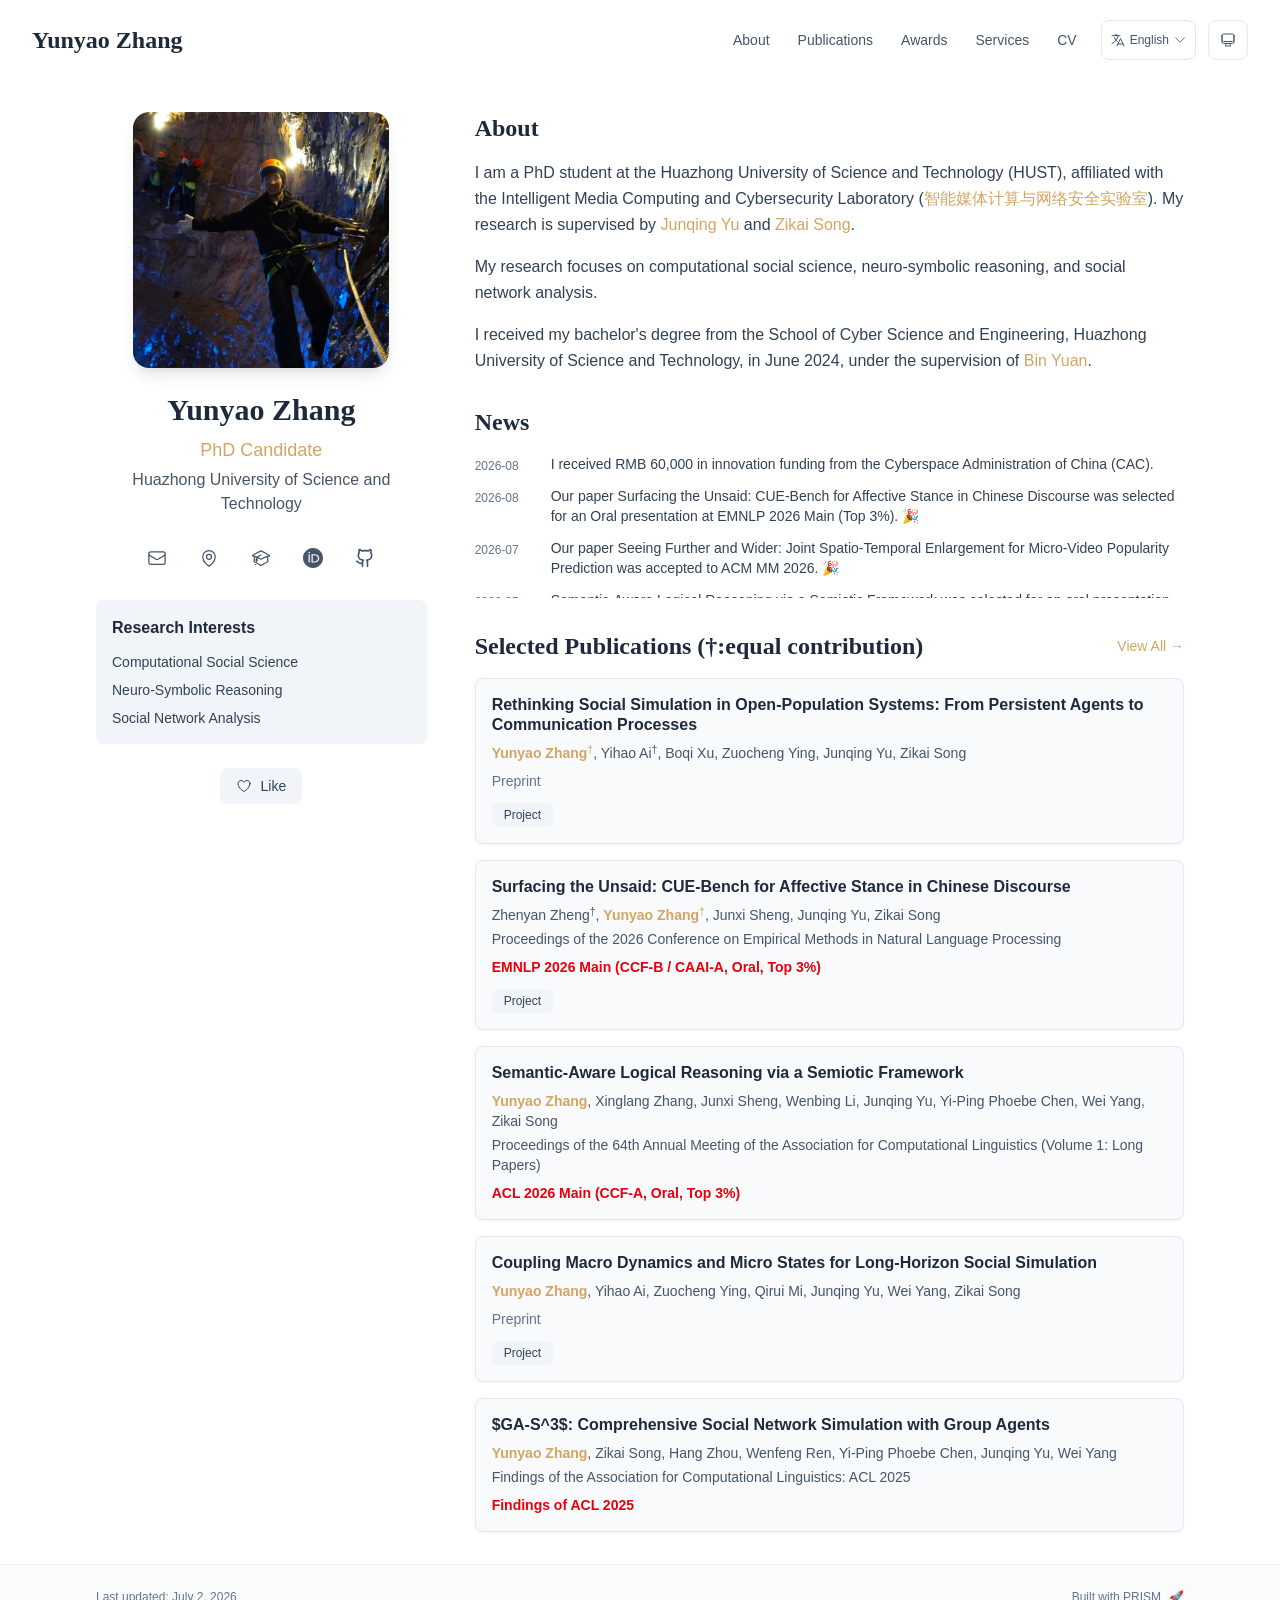
==== commit 28093cca: "Show project links on selected publications" ====
--- a/index.html
+++ b/index.html
@@ -1,4 +1,4 @@
-<!DOCTYPE html><html lang="en" class="scroll-smooth"><head><meta charSet="utf-8"/><meta name="viewport" content="width=device-width, initial-scale=1"/><link rel="preload" as="image" href="/c.jpg"/><link rel="stylesheet" href="/_next/static/css/975acee24f6be218.css" data-precedence="next"/><link rel="preload" as="script" fetchPriority="low" href="/_next/static/chunks/webpack-679b75d1c4c2027c.js"/><script src="/_next/static/chunks/4bd1b696-70b6d399998de86a.js" async=""></script><script src="/_next/static/chunks/684-5aaa8290a129f299.js" async=""></script><script src="/_next/static/chunks/main-app-fe39dfb6bea1329b.js" async=""></script><script src="/_next/static/chunks/461-a9a5d7b05a71d978.js" async=""></script><script src="/_next/static/chunks/874-6cc630662f3664af.js" async=""></script><script src="/_next/static/chunks/291-e39730cc9327e39b.js" async=""></script><script src="/_next/static/chunks/app/layout-7bf61e12a4ad59d6.js" async=""></script><script src="/_next/static/chunks/178-595a94b9af1e67b5.js" async=""></script><script src="/_next/static/chunks/325-6c31068943ad7ac3.js" async=""></script><script src="/_next/static/chunks/app/page-cb3f26148c86b47d.js" async=""></script><link rel="icon" href="/favicon.svg" type="image/svg+xml"/><link rel="dns-prefetch" href="https://jialeliu.com"/><link rel="preconnect" href="https://jialeliu.com" crossorigin=""/><link rel="preload" as="font" type="font/woff2" href="https://jialeliu.com/fonts/georgiab.woff2" crossorigin=""/><script>
+<!DOCTYPE html><html lang="en" class="scroll-smooth"><head><meta charSet="utf-8"/><meta name="viewport" content="width=device-width, initial-scale=1"/><link rel="preload" as="image" href="/c.jpg"/><link rel="stylesheet" href="/_next/static/css/0fc8fcd949848625.css" data-precedence="next"/><link rel="preload" as="script" fetchPriority="low" href="/_next/static/chunks/webpack-679b75d1c4c2027c.js"/><script src="/_next/static/chunks/4bd1b696-70b6d399998de86a.js" async=""></script><script src="/_next/static/chunks/684-5aaa8290a129f299.js" async=""></script><script src="/_next/static/chunks/main-app-fe39dfb6bea1329b.js" async=""></script><script src="/_next/static/chunks/461-a9a5d7b05a71d978.js" async=""></script><script src="/_next/static/chunks/874-6cc630662f3664af.js" async=""></script><script src="/_next/static/chunks/291-e39730cc9327e39b.js" async=""></script><script src="/_next/static/chunks/app/layout-7bf61e12a4ad59d6.js" async=""></script><script src="/_next/static/chunks/178-595a94b9af1e67b5.js" async=""></script><script src="/_next/static/chunks/325-6c31068943ad7ac3.js" async=""></script><script src="/_next/static/chunks/app/page-70a193ab8c2554cb.js" async=""></script><link rel="icon" href="/favicon.svg" type="image/svg+xml"/><link rel="dns-prefetch" href="https://jialeliu.com"/><link rel="preconnect" href="https://jialeliu.com" crossorigin=""/><link rel="preload" as="font" type="font/woff2" href="https://jialeliu.com/fonts/georgiab.woff2" crossorigin=""/><script>
               try {
                 const theme = localStorage.getItem('theme-storage');
                 const parsed = theme ? JSON.parse(theme) : null;
@@ -59,4 +59,4 @@
     }
   </script><title>Yunyao Zhang</title><meta name="description" content="PhD Candidate at Huazhong University of Science and Technology."/><meta name="author" content="Yunyao Zhang"/><meta name="keywords" content="Yunyao Zhang,PhD,Research,Huazhong University of Science and Technology"/><meta name="creator" content="Yunyao Zhang"/><meta name="publisher" content="Yunyao Zhang"/><meta property="og:title" content="Yunyao Zhang"/><meta property="og:description" content="PhD Candidate at Huazhong University of Science and Technology."/><meta property="og:site_name" content="Yunyao Zhang&#x27;s Academic Website"/><meta property="og:locale" content="en_US"/><meta property="og:type" content="website"/><meta name="twitter:card" content="summary"/><meta name="twitter:title" content="Yunyao Zhang"/><meta name="twitter:description" content="PhD Candidate at Huazhong University of Science and Technology."/><link rel="icon" href="/favicon.svg"/><script>document.querySelectorAll('body link[rel="icon"], body link[rel="apple-touch-icon"]').forEach(el => document.head.appendChild(el))</script><script src="/_next/static/chunks/polyfills-42372ed130431b0a.js" noModule=""></script></head><body class="font-sans antialiased"><div style="visibility:hidden"><nav class="fixed top-0 left-0 right-0 z-50" data-headlessui-state=""><div class="transition-all duration-300 ease-out bg-transparent" style="transform:translateY(-100px)"><div class="max-w-7xl mx-auto px-4 sm:px-6 lg:px-8"><div class="flex justify-between items-center h-16 lg:h-20"><div class="flex-shrink-0" tabindex="0"><a class="text-xl lg:text-2xl font-serif font-semibold text-primary hover:text-accent transition-colors duration-200" href="/">Yunyao Zhang</a></div><div class="hidden lg:block"><div class="ml-10 flex items-center space-x-3"><div class="relative flex items-baseline space-x-1"><a data-nav-href="/" class="relative px-3 py-2 text-sm font-medium rounded-lg transition-colors duration-150 text-primary" href="/">About</a><a data-nav-href="/publications" class="relative px-3 py-2 text-sm font-medium rounded-lg transition-colors duration-150 text-neutral-600" href="/publications/">Publications</a><a data-nav-href="/awards" class="relative px-3 py-2 text-sm font-medium rounded-lg transition-colors duration-150 text-neutral-600" href="/awards/">Awards</a><a data-nav-href="/services" class="relative px-3 py-2 text-sm font-medium rounded-lg transition-colors duration-150 text-neutral-600" href="/services/">Services</a><a data-nav-href="/cv" class="relative px-3 py-2 text-sm font-medium rounded-lg transition-colors duration-150 text-neutral-600" href="/cv/">CV</a></div><div class="flex items-center justify-center w-14 h-10 rounded-lg border border-neutral-200 dark:border-[rgba(148,163,184,0.24)] bg-background dark:bg-neutral-800"><div class="w-6 h-4 rounded bg-neutral-300 animate-pulse"></div></div><div class="flex items-center justify-center w-10 h-10 rounded-lg border border-neutral-200 dark:border-[rgba(148,163,184,0.24)] bg-background dark:bg-neutral-800"><div class="w-4 h-4 rounded-full bg-neutral-300 animate-pulse"></div></div></div></div><div class="lg:hidden flex items-center space-x-2"><div class="flex items-center justify-center w-14 h-10 rounded-lg border border-neutral-200 dark:border-[rgba(148,163,184,0.24)] bg-background dark:bg-neutral-800"><div class="w-6 h-4 rounded bg-neutral-300 animate-pulse"></div></div><div class="flex items-center justify-center w-10 h-10 rounded-lg border border-neutral-200 dark:border-[rgba(148,163,184,0.24)] bg-background dark:bg-neutral-800"><div class="w-4 h-4 rounded-full bg-neutral-300 animate-pulse"></div></div><button class="inline-flex items-center justify-center p-2 rounded-md text-neutral-600 hover:text-primary hover:bg-neutral-100 dark:hover:bg-neutral-800 focus:outline-none focus:ring-2 focus:ring-inset focus:ring-accent transition-colors duration-200" id="headlessui-disclosure-button-«R7pdb»" type="button" aria-expanded="false" data-headlessui-state=""><span class="sr-only">Open main menu</span><div><svg xmlns="http://www.w3.org/2000/svg" fill="none" viewBox="0 0 24 24" stroke-width="1.5" stroke="currentColor" aria-hidden="true" data-slot="icon" class="block h-6 w-6"><path stroke-linecap="round" stroke-linejoin="round" d="M3.75 6.75h16.5M3.75 12h16.5m-16.5 5.25h16.5"></path></svg></div></button></div></div></div></div></nav><main class="min-h-screen pt-16 lg:pt-20"><div class="max-w-6xl mx-auto px-4 sm:px-6 lg:px-8 py-8 bg-background min-h-screen"><div class="grid grid-cols-1 lg:grid-cols-3 gap-12"><div class="lg:col-span-1"><div class="sticky top-8" style="opacity:0;transform:translateY(20px)"><div class="w-64 h-64 mx-auto mb-6 rounded-2xl overflow-hidden shadow-lg hover:shadow-xl transition-all duration-200 hover:scale-105"><img alt="Yunyao Zhang" width="256" height="256" decoding="async" data-nimg="1" class="w-full h-full object-cover object-[32%_center]" style="color:transparent" src="/c.jpg"/></div><div class="text-center mb-6"><h1 class="text-3xl font-serif font-bold text-primary mb-2">Yunyao Zhang</h1><p class="text-lg text-accent font-medium mb-1">PhD Candidate</p><p class="text-neutral-600 mb-2">Huazhong University of Science and Technology</p></div><div class="flex flex-wrap justify-center gap-3 sm:gap-4 mb-6 relative px-2"><div class="relative"><button class="p-2 sm:p-2 transition-colors duration-200 text-neutral-600 dark:text-neutral-400 hover:text-accent" aria-label="Email"><svg xmlns="http://www.w3.org/2000/svg" fill="none" viewBox="0 0 24 24" stroke-width="1.5" stroke="currentColor" aria-hidden="true" data-slot="icon" class="h-5 w-5"><path stroke-linecap="round" stroke-linejoin="round" d="M21.75 6.75v10.5a2.25 2.25 0 0 1-2.25 2.25h-15a2.25 2.25 0 0 1-2.25-2.25V6.75m19.5 0A2.25 2.25 0 0 0 19.5 4.5h-15a2.25 2.25 0 0 0-2.25 2.25m19.5 0v.243a2.25 2.25 0 0 1-1.07 1.916l-7.5 4.615a2.25 2.25 0 0 1-2.36 0L3.32 8.91a2.25 2.25 0 0 1-1.07-1.916V6.75"></path></svg></button></div><div class="relative"><button class="p-2 sm:p-2 transition-colors duration-200 text-neutral-600 dark:text-neutral-400 hover:text-accent" aria-label="Location"><svg xmlns="http://www.w3.org/2000/svg" fill="none" viewBox="0 0 24 24" stroke-width="1.5" stroke="currentColor" aria-hidden="true" data-slot="icon" class="h-5 w-5"><path stroke-linecap="round" stroke-linejoin="round" d="M15 10.5a3 3 0 1 1-6 0 3 3 0 0 1 6 0Z"></path><path stroke-linecap="round" stroke-linejoin="round" d="M19.5 10.5c0 7.142-7.5 11.25-7.5 11.25S4.5 17.642 4.5 10.5a7.5 7.5 0 1 1 15 0Z"></path></svg></button></div><a href="https://scholar.google.com/citations?hl=zh-CN&amp;view_op=list_works&amp;gmla=AEk_c1sEJu9yZ0IhEybvpcOmzQ6cO1RDjNZPLxIIcZcqmbdbF4u8UbjEwN48hMXG9iZQ8m_Xlbfo7Xphm7ymtBdAS0c&amp;user=Nw869RUAAAAJ" target="_blank" rel="noopener noreferrer" class="p-2 sm:p-2 text-neutral-600 dark:text-neutral-400 hover:text-accent transition-colors duration-200" aria-label="Google Scholar"><svg xmlns="http://www.w3.org/2000/svg" fill="none" viewBox="0 0 24 24" stroke-width="1.5" stroke="currentColor" aria-hidden="true" data-slot="icon" class="h-5 w-5"><path stroke-linecap="round" stroke-linejoin="round" d="M4.26 10.147a60.438 60.438 0 0 0-.491 6.347A48.62 48.62 0 0 1 12 20.904a48.62 48.62 0 0 1 8.232-4.41 60.46 60.46 0 0 0-.491-6.347m-15.482 0a50.636 50.636 0 0 0-2.658-.813A59.906 59.906 0 0 1 12 3.493a59.903 59.903 0 0 1 10.399 5.84c-.896.248-1.783.52-2.658.814m-15.482 0A50.717 50.717 0 0 1 12 13.489a50.702 50.702 0 0 1 7.74-3.342M6.75 15a.75.75 0 1 0 0-1.5.75.75 0 0 0 0 1.5Zm0 0v-3.675A55.378 55.378 0 0 1 12 8.443m-7.007 11.55A5.981 5.981 0 0 0 6.75 15.75v-1.5"></path></svg></a><a href="https://orcid.org/0009-0001-3412-9262" target="_blank" rel="noopener noreferrer" class="p-2 sm:p-2 text-neutral-600 dark:text-neutral-400 hover:text-accent transition-colors duration-200" aria-label="ORCID"><svg viewBox="0 0 24 24" fill="currentColor" class="h-5 w-5" xmlns="http://www.w3.org/2000/svg"><path d="M12 0C5.372 0 0 5.372 0 12s5.372 12 12 12 12-5.372 12-12S18.628 0 12 0zM7.369 4.378c.525 0 .947.431.947.947s-.422.947-.947.947a.95.95 0 0 1-.947-.947c0-.525.422-.947.947-.947zm-.722 3.038h1.444v10.041H6.647V7.416zm3.562 0h3.9c3.712 0 5.344 2.653 5.344 5.025 0 2.578-2.016 5.025-5.325 5.025h-3.919V7.416zm1.444 1.303v7.444h2.297c3.272 0 4.022-2.484 4.022-3.722 0-2.016-1.284-3.722-4.097-3.722h-2.222z"></path></svg></a><a href="https://github.com/AI4SS" target="_blank" rel="noopener noreferrer" class="p-2 sm:p-2 text-neutral-600 dark:text-neutral-400 hover:text-accent transition-colors duration-200" aria-label="GitHub"><svg xmlns="http://www.w3.org/2000/svg" width="24" height="24" viewBox="0 0 24 24" fill="none" stroke="currentColor" stroke-width="2" stroke-linecap="round" stroke-linejoin="round" class="lucide lucide-github h-5 w-5" aria-hidden="true"><path d="M15 22v-4a4.8 4.8 0 0 0-1-3.5c3 0 6-2 6-5.5.08-1.25-.27-2.48-1-3.5.28-1.15.28-2.35 0-3.5 0 0-1 0-3 1.5-2.64-.5-5.36-.5-8 0C6 2 5 2 5 2c-.3 1.15-.3 2.35 0 3.5A5.403 5.403 0 0 0 4 9c0 3.5 3 5.5 6 5.5-.39.49-.68 1.05-.85 1.65-.17.6-.22 1.23-.15 1.85v4"></path><path d="M9 18c-4.51 2-5-2-7-2"></path></svg></a></div><div class="bg-neutral-100 dark:bg-neutral-800 rounded-lg p-4 mb-6 hover:shadow-lg transition-all duration-200 hover:scale-[1.02]"><h3 class="font-semibold text-primary mb-3">Research Interests</h3><div class="space-y-2 text-sm text-neutral-700 dark:text-neutral-500"><div>Computational Social Science</div><div>Neuro-Symbolic Reasoning</div><div>Social Network Analysis</div></div></div><div class="flex justify-center"><div class="relative"><button class="flex items-center space-x-2 px-4 py-2 rounded-lg font-medium text-sm transition-all duration-200 bg-neutral-100 dark:bg-neutral-800 text-neutral-700 dark:text-neutral-500 hover:bg-red-50 dark:hover:bg-red-900/20 hover:text-red-600 dark:hover:text-red-400 cursor-pointer" tabindex="0"><svg xmlns="http://www.w3.org/2000/svg" fill="none" viewBox="0 0 24 24" stroke-width="1.5" stroke="currentColor" aria-hidden="true" data-slot="icon" class="h-4 w-4"><path stroke-linecap="round" stroke-linejoin="round" d="M21 8.25c0-2.485-2.099-4.5-4.688-4.5-1.935 0-3.597 1.126-4.312 2.733-.715-1.607-2.377-2.733-4.313-2.733C5.1 3.75 3 5.765 3 8.25c0 7.22 9 12 9 12s9-4.78 9-12Z"></path></svg><span>Like</span></button></div></div></div></div><div class="lg:col-span-2 space-y-8"><section id="about" class="scroll-mt-24 space-y-8"><section style="opacity:0;transform:translateY(20px)"><h2 class="text-2xl font-serif font-bold text-primary mb-4">About</h2><div class="text-neutral-700 dark:text-neutral-600 leading-relaxed"><p class="mb-4 last:mb-0">I am a PhD student at the Huazhong University of Science and Technology (HUST), affiliated with the Intelligent Media Computing and Cybersecurity Laboratory (<a href="https://media.hust.edu.cn/" node="[object Object]" target="_blank" rel="noopener noreferrer" class="text-accent font-medium transition-all duration-200 rounded hover:bg-accent/10 hover:shadow-sm">智能媒体计算与网络安全实验室</a>). My research is supervised by <a href="https://scholar.google.com/citations?user=_UjqBfcAAAAJ&amp;hl=zh-CN" node="[object Object]" target="_blank" rel="noopener noreferrer" class="text-accent font-medium transition-all duration-200 rounded hover:bg-accent/10 hover:shadow-sm">Junqing Yu</a> and <a href="https://skyesong38.github.io/" node="[object Object]" target="_blank" rel="noopener noreferrer" class="text-accent font-medium transition-all duration-200 rounded hover:bg-accent/10 hover:shadow-sm">Zikai Song</a>.</p>
 <p class="mb-4 last:mb-0">My research focuses on computational social science, neuro-symbolic reasoning, and social network analysis.</p>
-<p class="mb-4 last:mb-0">I received my bachelor&#x27;s degree from the School of Cyber Science and Engineering, Huazhong University of Science and Technology, in June 2024, under the supervision of <a href="https://scholar.google.com/citations?hl=zh-CN&amp;user=Tj3yBksAAAAJ&amp;view_op=list_works&amp;sortby=pubdate" node="[object Object]" target="_blank" rel="noopener noreferrer" class="text-accent font-medium transition-all duration-200 rounded hover:bg-accent/10 hover:shadow-sm">Bin Yuan</a>.</p></div></section><section style="opacity:0;transform:translateY(20px)"><h2 class="text-2xl font-serif font-bold text-primary mb-4">News</h2><div class="max-h-36 overflow-y-auto overscroll-contain pr-2 space-y-3 scroll-smooth snap-y snap-mandatory [scrollbar-width:thin]" aria-label="News" tabindex="0"><div class="flex items-start space-x-3 snap-start"><span class="text-xs text-neutral-500 mt-1 w-16 flex-shrink-0">2026-08</span><p class="text-sm text-neutral-700">I received RMB 60,000 in innovation funding from the Cyberspace Administration of China (CAC).</p></div><div class="flex items-start space-x-3 snap-start"><span class="text-xs text-neutral-500 mt-1 w-16 flex-shrink-0">2026-08</span><p class="text-sm text-neutral-700">Our paper Surfacing the Unsaid: CUE-Bench for Affective Stance in Chinese Discourse was selected for an Oral presentation at EMNLP 2026 Main (Top 3%). 🎉</p></div><div class="flex items-start space-x-3 snap-start"><span class="text-xs text-neutral-500 mt-1 w-16 flex-shrink-0">2026-07</span><p class="text-sm text-neutral-700">Our paper Seeing Further and Wider: Joint Spatio-Temporal Enlargement for Micro-Video Popularity Prediction was accepted to ACM MM 2026. 🎉</p></div><div class="flex items-start space-x-3 snap-start"><span class="text-xs text-neutral-500 mt-1 w-16 flex-shrink-0">2026-05</span><p class="text-sm text-neutral-700">Semantic-Aware Logical Reasoning via a Semiotic Framework was selected for an oral presentation at ACL 2026. 🎉</p></div><div class="flex items-start space-x-3 snap-start"><span class="text-xs text-neutral-500 mt-1 w-16 flex-shrink-0">2026-04</span><p class="text-sm text-neutral-700">Two papers were accepted to ACL 2026 Main. 🎉</p></div><div class="flex items-start space-x-3 snap-start"><span class="text-xs text-neutral-500 mt-1 w-16 flex-shrink-0">2025-07</span><p class="text-sm text-neutral-700">Our team won First Place in the ACM Social Media Prediction Challenge 2025 (Video Track) 🎉.</p></div><div class="flex items-start space-x-3 snap-start"><span class="text-xs text-neutral-500 mt-1 w-16 flex-shrink-0">2025-05</span><p class="text-sm text-neutral-700">Our paper was accepted to Findings of ACL 2025. 🎉</p></div></div></section><section style="opacity:0;transform:translateY(20px)"><div class="flex items-center justify-between mb-4"><h2 class="text-2xl font-serif font-bold text-primary">Selected Publications (†:equal contribution)</h2><a class="text-accent hover:text-accent-dark text-sm font-medium transition-all duration-200 rounded hover:bg-accent/10 hover:shadow-sm" href="/publications/">View All<!-- --> →</a></div><div class="space-y-4"><div class="bg-neutral-50 dark:bg-neutral-800 p-4 rounded-lg shadow-sm border border-neutral-200 dark:border-[rgba(148,163,184,0.24)] hover:shadow-lg transition-all duration-200 hover:scale-[1.02]" style="opacity:0;transform:translateY(20px)"><h3 class="font-semibold text-primary mb-2 leading-tight">Rethinking Social Simulation in Open-Population Systems: From Persistent Agents to Communication Processes</h3><p class="text-sm text-neutral-600 dark:text-neutral-500 mb-1"><span><span class="font-semibold text-accent ">Yunyao Zhang</span><sup class="ml-0 text-accent">†</sup>, </span><span><span class=" ">Yihao Ai</span><sup class="ml-0 text-neutral-600 dark:text-neutral-500">†</sup>, </span><span><span class=" ">Boqi Xu</span>, </span><span><span class=" ">Zuocheng Ying</span>, </span><span><span class=" ">Junqing Yu</span>, </span><span><span class=" ">Zikai Song</span></span></p><p class="text-sm text-neutral-600 dark:text-neutral-500 mb-2"></p><p class="text-sm line-clamp-2 text-neutral-500 dark:text-neutral-500">Preprint</p></div><div class="bg-neutral-50 dark:bg-neutral-800 p-4 rounded-lg shadow-sm border border-neutral-200 dark:border-[rgba(148,163,184,0.24)] hover:shadow-lg transition-all duration-200 hover:scale-[1.02]" style="opacity:0;transform:translateY(20px)"><h3 class="font-semibold text-primary mb-2 leading-tight">Surfacing the Unsaid: CUE-Bench for Affective Stance in Chinese Discourse</h3><p class="text-sm text-neutral-600 dark:text-neutral-500 mb-1"><span><span class=" ">Zhenyan Zheng</span><sup class="ml-0 text-neutral-600 dark:text-neutral-500">†</sup>, </span><span><span class="font-semibold text-accent ">Yunyao Zhang</span><sup class="ml-0 text-accent">†</sup>, </span><span><span class=" ">Junxi Sheng</span>, </span><span><span class=" ">Junqing Yu</span>, </span><span><span class=" ">Zikai Song</span></span></p><p class="text-sm text-neutral-600 dark:text-neutral-500 mb-2">Proceedings of the 2026 Conference on Empirical Methods in Natural Language Processing</p><p class="text-sm line-clamp-2 font-semibold text-red-600 dark:text-red-400">EMNLP 2026 Main (CCF-B / CAAI-A, Oral, Top 3%)</p></div><div class="bg-neutral-50 dark:bg-neutral-800 p-4 rounded-lg shadow-sm border border-neutral-200 dark:border-[rgba(148,163,184,0.24)] hover:shadow-lg transition-all duration-200 hover:scale-[1.02]" style="opacity:0;transform:translateY(20px)"><h3 class="font-semibold text-primary mb-2 leading-tight">Semantic-Aware Logical Reasoning via a Semiotic Framework</h3><p class="text-sm text-neutral-600 dark:text-neutral-500 mb-1"><span><span class="font-semibold text-accent ">Yunyao Zhang</span>, </span><span><span class=" ">Xinglang Zhang</span>, </span><span><span class=" ">Junxi Sheng</span>, </span><span><span class=" ">Wenbing Li</span>, </span><span><span class=" ">Junqing Yu</span>, </span><span><span class=" ">Yi-Ping Phoebe Chen</span>, </span><span><span class=" ">Wei Yang</span>, </span><span><span class=" ">Zikai Song</span></span></p><p class="text-sm text-neutral-600 dark:text-neutral-500 mb-2">Proceedings of the 64th Annual Meeting of the Association for Computational Linguistics (Volume 1: Long Papers)</p><p class="text-sm line-clamp-2 font-semibold text-red-600 dark:text-red-400">ACL 2026 Main (CCF-A, Oral, Top 3%)</p></div><div class="bg-neutral-50 dark:bg-neutral-800 p-4 rounded-lg shadow-sm border border-neutral-200 dark:border-[rgba(148,163,184,0.24)] hover:shadow-lg transition-all duration-200 hover:scale-[1.02]" style="opacity:0;transform:translateY(20px)"><h3 class="font-semibold text-primary mb-2 leading-tight">Coupling Macro Dynamics and Micro States for Long-Horizon Social Simulation</h3><p class="text-sm text-neutral-600 dark:text-neutral-500 mb-1"><span><span class="font-semibold text-accent ">Yunyao Zhang</span>, </span><span><span class=" ">Yihao Ai</span>, </span><span><span class=" ">Zuocheng Ying</span>, </span><span><span class=" ">Qirui Mi</span>, </span><span><span class=" ">Junqing Yu</span>, </span><span><span class=" ">Wei Yang</span>, </span><span><span class=" ">Zikai Song</span></span></p><p class="text-sm text-neutral-600 dark:text-neutral-500 mb-2"></p><p class="text-sm line-clamp-2 text-neutral-500 dark:text-neutral-500">Preprint</p></div><div class="bg-neutral-50 dark:bg-neutral-800 p-4 rounded-lg shadow-sm border border-neutral-200 dark:border-[rgba(148,163,184,0.24)] hover:shadow-lg transition-all duration-200 hover:scale-[1.02]" style="opacity:0;transform:translateY(20px)"><h3 class="font-semibold text-primary mb-2 leading-tight">$GA-S^3$: Comprehensive Social Network Simulation with Group Agents</h3><p class="text-sm text-neutral-600 dark:text-neutral-500 mb-1"><span><span class="font-semibold text-accent ">Yunyao Zhang</span>, </span><span><span class=" ">Zikai Song</span>, </span><span><span class=" ">Hang Zhou</span>, </span><span><span class=" ">Wenfeng Ren</span>, </span><span><span class=" ">Yi-Ping Phoebe Chen</span>, </span><span><span class=" ">Junqing Yu</span>, </span><span><span class=" ">Wei Yang</span></span></p><p class="text-sm text-neutral-600 dark:text-neutral-500 mb-2">Findings of the Association for Computational Linguistics: ACL 2025</p><p class="text-sm line-clamp-2 font-semibold text-red-600 dark:text-red-400">Findings of ACL 2025</p></div></div></section></section></div></div></div><!--$--><!--/$--><!--$--><!--/$--></main><footer class="border-t border-neutral-200/50 bg-neutral-50/50 dark:bg-neutral-900/50 dark:border-neutral-700/50"><div class="max-w-6xl mx-auto px-4 sm:px-6 lg:px-8 py-6"><div class="flex flex-col sm:flex-row justify-between items-center gap-2"><p class="text-xs text-neutral-500">Last updated<!-- -->: <!-- -->July 2, 2026</p><p class="text-xs text-neutral-500 flex items-center"><a href="https://github.com/xyjoey/PRISM" target="_blank" rel="noopener noreferrer">Built with PRISM</a><span class="ml-2">🚀</span></p></div></div></footer></div><script src="/_next/static/chunks/webpack-679b75d1c4c2027c.js" async=""></script><script>(self.__next_f=self.__next_f||[]).push([0])</script><script>self.__next_f.push([1,"1:\"$Sreact.fragment\"\n3:I[3719,[\"461\",\"static/chunks/461-a9a5d7b05a71d978.js\",\"874\",\"static/chunks/874-6cc630662f3664af.js\",\"291\",\"static/chunks/291-e39730cc9327e39b.js\",\"177\",\"static/chunks/app/layout-7bf61e12a4ad59d6.js\"],\"ThemeProvider\"]\n4:I[310,[\"461\",\"static/chunks/461-a9a5d7b05a71d978.js\",\"874\",\"static/chunks/874-6cc630662f3664af.js\",\"291\",\"static/chunks/291-e39730cc9327e39b.js\",\"177\",\"static/chunks/app/layout-7bf61e12a4ad59d6.js\"],\"LocaleProvider\"]\n5:I[4574,[\"461\",\"static/chunks/461-a9a5d7b05a71d978.js\",\"874\",\"static/chunks/874-6cc630662f3664af.js\",\"291\",\"static/chunks/291-e39730cc9327e39b.js\",\"177\",\"static/chunks/app/layout-7bf61e12a4ad59d6.js\"],\"default\"]\n6:I[7555,[],\"\"]\n7:I[1295,[],\"\"]\n8:I[2548,[\"461\",\"static/chunks/461-a9a5d7b05a71d978.js\",\"874\",\"static/chunks/874-6cc630662f3664af.js\",\"291\",\"static/chunks/291-e39730cc9327e39b.js\",\"177\",\"static/chunks/app/layout-7bf61e12a4ad59d6.js\"],\"default\"]\n9:I[6613,[\"461\",\"static/chunks/461-a9a5d7b05a71d978.js\",\"178\",\"static/chunks/178-595a94b9af1e67b5.js\",\"874\",\"static/chunks/874-6cc630662f3664af.js\",\"325\",\"static/chunks/325-6c31068943ad7ac3.js\",\"974\",\"static/chunks/app/page-cb3f26148c86b47d.js\"],\"default\"]\na:I[9665,[],\"MetadataBoundary\"]\nc:I[9665,[],\"OutletBoundary\"]\nf:I[4911,[],\"AsyncMetadataOutlet\"]\n11:I[9665,[],\"ViewportBoundary\"]\n13:I[6614,[],\"\"]\n:HL[\"/_next/static/css/975acee24f6be218.css\",\"style\"]\n2:T591,\n    try {\n      const cfg = {\"enabled\":true,\"locales\":[\"zh\",\"en\"],\"defaultLocale\":\"en\",\"mode\":\"auto\",\"fixedLocale\":\"en\",\"persist\":false,\"switcher\":true,\"labels\":{\"zh\":\"中文\",\"en\":\"English\"}};\n      const storageKey = 'locale-storage';\n      const normalize = (value) =\u003e typeof value === 'string' ? value.trim().replace('_', '-').toLowerCase() : '';\n      const matchLocale = (candidate) =\u003e {\n        const normalized = normalize(candidate);\n        if (!normalized) return null;\n        if (cfg.locales.includes(normalized)) return normalized;\n        const language = normalized.split('-')[0];\n        if (cfg.locales.includes(language)) return language;\n       "])</script><script>self.__next_f.push([1," return null;\n      };\n\n      let resolved = null;\n\n      if (cfg.persist) {\n        resolved = matchLocale(localStorage.getItem(storageKey));\n      }\n\n      if (!resolved) {\n        if (cfg.mode === 'fixed') {\n          resolved = cfg.fixedLocale;\n        } else {\n          resolved = matchLocale(navigator.language);\n        }\n      }\n\n      if (!resolved) {\n        resolved = cfg.defaultLocale;\n      }\n\n      const root = document.documentElement;\n      root.lang = resolved;\n      root.setAttribute('data-locale', resolved);\n\n      if (cfg.persist) {\n        localStorage.setItem(storageKey, resolved);\n      }\n    } catch (e) {\n      const root = document.documentElement;\n      root.lang = 'en';\n      root.setAttribute('data-locale', 'en');\n    }\n  "])</script><script>self.__next_f.push([1,"0:{\"P\":null,\"b\":\"FMuxs2AkZM8dMmdiv8TCE\",\"p\":\"\",\"c\":[\"\",\"\"],\"i\":false,\"f\":[[[\"\",{\"children\":[\"__PAGE__\",{}]},\"$undefined\",\"$undefined\",true],[\"\",[\"$\",\"$1\",\"c\",{\"children\":[[[\"$\",\"link\",\"0\",{\"rel\":\"stylesheet\",\"href\":\"/_next/static/css/975acee24f6be218.css\",\"precedence\":\"next\",\"crossOrigin\":\"$undefined\",\"nonce\":\"$undefined\"}]],[\"$\",\"html\",null,{\"lang\":\"en\",\"className\":\"scroll-smooth\",\"suppressHydrationWarning\":true,\"children\":[[\"$\",\"head\",null,{\"children\":[[\"$\",\"link\",null,{\"rel\":\"icon\",\"href\":\"/favicon.svg\",\"type\":\"image/svg+xml\"}],[\"$\",\"link\",null,{\"rel\":\"dns-prefetch\",\"href\":\"https://jialeliu.com\"}],[\"$\",\"link\",null,{\"rel\":\"preconnect\",\"href\":\"https://jialeliu.com\",\"crossOrigin\":\"\"}],[\"$\",\"link\",null,{\"rel\":\"preload\",\"as\":\"font\",\"type\":\"font/woff2\",\"href\":\"https://jialeliu.com/fonts/georgiab.woff2\",\"crossOrigin\":\"\"}],[\"$\",\"script\",null,{\"dangerouslySetInnerHTML\":{\"__html\":\"\\n              try {\\n                const theme = localStorage.getItem('theme-storage');\\n                const parsed = theme ? JSON.parse(theme) : null;\\n                const setting = parsed?.state?.theme || 'system';\\n                const prefersDark = typeof window !== 'undefined' \u0026\u0026 window.matchMedia \u0026\u0026 window.matchMedia('(prefers-color-scheme: dark)').matches;\\n                const effective = setting === 'dark' ? 'dark' : (setting === 'light' ? 'light' : (prefersDark ? 'dark' : 'light'));\\n                var root = document.documentElement;\\n                root.classList.add(effective);\\n                root.setAttribute('data-theme', effective);\\n              } catch (e) {\\n                var root = document.documentElement;\\n                root.classList.add('light');\\n                root.setAttribute('data-theme', 'light');\\n              }\\n            \"}}],[\"$\",\"script\",null,{\"dangerouslySetInnerHTML\":{\"__html\":\"$2\"}}]]}],[\"$\",\"body\",null,{\"className\":\"font-sans antialiased\",\"children\":[\"$\",\"$L3\",null,{\"children\":[\"$\",\"$L4\",null,{\"config\":{\"enabled\":true,\"locales\":[\"zh\",\"en\"],\"defaultLocale\":\"en\",\"mode\":\"auto\",\"fixedLocale\":\"en\",\"persist\":false,\"switcher\":true,\"labels\":{\"zh\":\"中文\",\"en\":\"English\"}},\"children\":[[\"$\",\"$L5\",null,{\"items\":[{\"title\":\"About\",\"type\":\"page\",\"target\":\"about\",\"href\":\"/\"},{\"title\":\"Publications\",\"type\":\"page\",\"target\":\"publications\",\"href\":\"/publications\"},{\"title\":\"Awards\",\"type\":\"page\",\"target\":\"awards\",\"href\":\"/awards\"},{\"title\":\"Services\",\"type\":\"page\",\"target\":\"services\",\"href\":\"/services\"},{\"title\":\"CV\",\"type\":\"page\",\"target\":\"cv\",\"href\":\"/cv\"}],\"siteTitle\":\"Yunyao Zhang\",\"enableOnePageMode\":false,\"i18n\":\"$0:f:0:1:1:props:children:1:props:children:1:props:children:props:children:props:config\",\"itemsByLocale\":{\"zh\":[{\"title\":\"关于我\",\"type\":\"page\",\"target\":\"about\",\"href\":\"/\"},{\"title\":\"论文\",\"type\":\"page\",\"target\":\"publications\",\"href\":\"/publications\"},{\"title\":\"奖项\",\"type\":\"page\",\"target\":\"awards\",\"href\":\"/awards\"},{\"title\":\"服务\",\"type\":\"page\",\"target\":\"services\",\"href\":\"/services\"},{\"title\":\"简历\",\"type\":\"page\",\"target\":\"cv\",\"href\":\"/cv\"}],\"en\":[{\"title\":\"About\",\"type\":\"page\",\"target\":\"about\",\"href\":\"/\"},{\"title\":\"Publications\",\"type\":\"page\",\"target\":\"publications\",\"href\":\"/publications\"},{\"title\":\"Awards\",\"type\":\"page\",\"target\":\"awards\",\"href\":\"/awards\"},{\"title\":\"Services\",\"type\":\"page\",\"target\":\"services\",\"href\":\"/services\"},{\"title\":\"CV\",\"type\":\"page\",\"target\":\"cv\",\"href\":\"/cv\"}]},\"siteTitleByLocale\":{\"zh\":\"张云耀\",\"en\":\"Yunyao Zhang\"}}],[\"$\",\"main\",null,{\"className\":\"min-h-screen pt-16 lg:pt-20\",\"children\":[\"$\",\"$L6\",null,{\"parallelRouterKey\":\"children\",\"error\":\"$undefined\",\"errorStyles\":\"$undefined\",\"errorScripts\":\"$undefined\",\"template\":[\"$\",\"$L7\",null,{}],\"templateStyles\":\"$undefined\",\"templateScripts\":\"$undefined\",\"notFound\":[[[\"$\",\"title\",null,{\"children\":\"404: This page could not be found.\"}],[\"$\",\"div\",null,{\"style\":{\"fontFamily\":\"system-ui,\\\"Segoe UI\\\",Roboto,Helvetica,Arial,sans-serif,\\\"Apple Color Emoji\\\",\\\"Segoe UI Emoji\\\"\",\"height\":\"100vh\",\"textAlign\":\"center\",\"display\":\"flex\",\"flexDirection\":\"column\",\"alignItems\":\"center\",\"justifyContent\":\"center\"},\"children\":[\"$\",\"div\",null,{\"children\":[[\"$\",\"style\",null,{\"dangerouslySetInnerHTML\":{\"__html\":\"body{color:#000;background:#fff;margin:0}.next-error-h1{border-right:1px solid rgba(0,0,0,.3)}@media (prefers-color-scheme:dark){body{color:#fff;background:#000}.next-error-h1{border-right:1px solid rgba(255,255,255,.3)}}\"}}],[\"$\",\"h1\",null,{\"className\":\"next-error-h1\",\"style\":{\"display\":\"inline-block\",\"margin\":\"0 20px 0 0\",\"padding\":\"0 23px 0 0\",\"fontSize\":24,\"fontWeight\":500,\"verticalAlign\":\"top\",\"lineHeight\":\"49px\"},\"children\":404}],[\"$\",\"div\",null,{\"style\":{\"display\":\"inline-block\"},\"children\":[\"$\",\"h2\",null,{\"style\":{\"fontSize\":14,\"fontWeight\":400,\"lineHeight\":\"49px\",\"margin\":0},\"children\":\"This page could not be found.\"}]}]]}]}]],[]],\"forbidden\":\"$undefined\",\"unauthorized\":\"$undefined\"}]}],[\"$\",\"$L8\",null,{\"lastUpdated\":\"July 2, 2026\",\"lastUpdatedByLocale\":{\"zh\":\"2026年7月2日\",\"en\":\"July 2, 2026\"},\"defaultLocale\":\"en\"}]]}]}]}]]}]]}],{\"children\":[\"__PAGE__\",[\"$\",\"$1\",\"c\",{\"children\":[[\"$\",\"$L9\",null,{\"dataByLocale\":{\"zh\":{\"author\":{\"name\":\"张云耀\",\"title\":\"博士生\",\"institution\":\"华中科技大学\",\"avatar\":\"/c.jpg\"},\"social\":{\"email\":\"ikostar@hust.edu.cn\",\"location\":\"中国，武汉\",\"google_scholar\":\"https://scholar.google.com/citations?hl=zh-CN\u0026view_op=list_works\u0026gmla=AEk_c1sEJu9yZ0IhEybvpcOmzQ6cO1RDjNZPLxIIcZcqmbdbF4u8UbjEwN48hMXG9iZQ8m_Xlbfo7Xphm7ymtBdAS0c\u0026user=Nw869RUAAAAJ\",\"orcid\":\"https://orcid.org/0009-0001-3412-9262\",\"github\":\"https://github.com/AI4SS\"},\"features\":{\"enable_likes\":true,\"enable_one_page_mode\":false},\"enableOnePageMode\":false,\"researchInterests\":[\"计算社会科学\",\"神经符号推理\",\"社交网络分析\"],\"pagesToShow\":[{\"type\":\"about\",\"id\":\"about\",\"sections\":[{\"id\":\"about\",\"type\":\"markdown\",\"source\":\"bio.md\",\"title\":\"关于我\",\"content\":\"我目前是华中科技大学博士研究生，隶属于华中科技大学智能媒体计算与网络安全实验室。我的导师是 [于俊清](https://scholar.google.com/citations?user=_UjqBfcAAAAJ\u0026hl=zh-CN) 和 [宋子恺](https://skyesong38.github.io/)。\\n\\n我的研究方向聚焦于计算社会科学、神经符号推理与社交网络分析。\\n\\n我于 2024 年 6 月在华中科技大学网络空间安全学院获得学士学位，导师为 [袁斌](https://scholar.google.com/citations?hl=zh-CN\u0026user=Tj3yBksAAAAJ\u0026view_op=list_works\u0026sortby=pubdate)。\\n\"},{\"id\":\"news\",\"type\":\"list\",\"title\":\"动态\",\"source\":\"news.toml\",\"items\":[{\"date\":\"2026-08\",\"content\":\"我获得中国网信办创新资助，金额为人民币 6 万元。\"},{\"date\":\"2026-08\",\"content\":\"我们的论文《Surfacing the Unsaid: CUE-Bench for Affective Stance in Chinese Discourse》入选 EMNLP 2026 Main Oral（前 3%）。🎉\"},{\"date\":\"2026-07\",\"content\":\"我们的论文《Seeing Further and Wider: Joint Spatio-Temporal Enlargement for Micro-Video Popularity Prediction》被 ACM MM 2026 接收。🎉\"},{\"date\":\"2026-05\",\"content\":\"论文《Semantic-Aware Logical Reasoning via a Semiotic Framework》被选为 ACL 2026 Oral。🎉\"},{\"date\":\"2026-04\",\"content\":\"两篇论文被 ACL 2026 Main 接收。🎉\"},{\"date\":\"2025-07\",\"content\":\"我们的团队在 ACM Social Media Prediction Challenge 2025（视频赛道）中获得第一名。🎉\"},{\"date\":\"2025-05\",\"content\":\"我们的论文被 Findings of ACL 2025 接收。🎉\"}]},{\"id\":\"featured_publications\",\"type\":\"publications\",\"title\":\"精选论文（†：共同一作）\",\"filter\":\"selected\",\"limit\":5,\"publications\":[{\"id\":\"zhang2026opensim\",\"title\":\"Rethinking Social Simulation in Open-Population Systems: From Persistent Agents to Communication Processes\",\"authors\":[{\"name\":\"Yunyao Zhang\",\"isHighlighted\":true,\"isCorresponding\":true,\"isCoAuthor\":false},{\"name\":\"Yihao Ai\",\"isHighlighted\":false,\"isCorresponding\":true,\"isCoAuthor\":false},{\"name\":\"Boqi Xu\",\"isHighlighted\":false,\"isCorresponding\":false,\"isCoAuthor\":false},{\"name\":\"Zuocheng Ying\",\"isHighlighted\":false,\"isCorresponding\":false,\"isCoAuthor\":false},{\"name\":\"Junqing Yu\",\"isHighlighted\":false,\"isCorresponding\":false,\"isCoAuthor\":false},{\"name\":\"Zikai Song\",\"isHighlighted\":false,\"isCorresponding\":false,\"isCoAuthor\":false}],\"year\":2026,\"month\":\"10\",\"type\":\"preprint\",\"status\":\"published\",\"tags\":[],\"keywords\":\"$0:f:0:1:2:children:1:props:children:0:props:dataByLocale:zh:pagesToShow:0:sections:2:publications:0:tags\",\"researchArea\":\"social-simulation\",\"journal\":\"\",\"conference\":\"\",\"url\":\"https://arxiv.org/abs/2610.37687\",\"project\":\"https://ai4ss.github.io/OpenSim/\",\"abstract\":\"\",\"description\":\"Preprint\",\"selected\":true,\"preview\":\"OpenSim.png\",\"bibtex\":\"@misc{zhang2026opensim,\\n  title = {Rethinking Social Simulation in Open-Population Systems: From Persistent Agents to Communication Processes},\\n  author = {Zhang, Yunyao and Ai, Yihao and Xu, Boqi and Ying, Zuocheng and Yu, Junqing and Song, Zikai},\\n  year = {2026},\\n  month = {oct},\\n  eprint = {2610.37687},\\n  archivePrefix = {arXiv},\\n  primaryClass = {cs.MA},\\n  url = {https://arxiv.org/abs/2610.37687}\\n}\"},{\"id\":\"zheng-etal-2026-surfacing\",\"title\":\"Surfacing the Unsaid: CUE-Bench for Affective Stance in Chinese Discourse\",\"authors\":[{\"name\":\"Zhenyan Zheng\",\"isHighlighted\":false,\"isCorresponding\":true,\"isCoAuthor\":false},{\"name\":\"Yunyao Zhang\",\"isHighlighted\":true,\"isCorresponding\":true,\"isCoAuthor\":false},{\"name\":\"Junxi Sheng\",\"isHighlighted\":false,\"isCorresponding\":false,\"isCoAuthor\":false},{\"name\":\"Junqing Yu\",\"isHighlighted\":false,\"isCorresponding\":false,\"isCoAuthor\":false},{\"name\":\"Zikai Song\",\"isHighlighted\":false,\"isCorresponding\":false,\"isCoAuthor\":false}],\"year\":2026,\"month\":\"10\",\"type\":\"conference\",\"status\":\"published\",\"tags\":[],\"keywords\":\"$0:f:0:1:2:children:1:props:children:0:props:dataByLocale:zh:pagesToShow:0:sections:2:publications:1:tags\",\"researchArea\":\"social-content-understanding\",\"journal\":\"\",\"conference\":\"Proceedings of the 2026 Conference on Empirical Methods in Natural Language Processing\",\"pages\":\"36109--36126\",\"doi\":\"10.18653/2026.emnlp-main.1588\",\"url\":\"https://aclanthology.org/2026.emnlp-main.1588/\",\"project\":\"https://ai4ss.github.io/CUE-Bench/\",\"abstract\":\"\",\"description\":\"EMNLP 2026 Main (CCF-B / CAAI-A, Oral, Top 3%)\",\"selected\":true,\"preview\":\"CUE-Bench.png\",\"bibtex\":\"@inproceedings{zheng-etal-2026-surfacing,\\n  title = {Surfacing the Unsaid: {CUE}-Bench for Affective Stance in {C}hinese Discourse},\\n  author = {Zheng, Zhenyan and Zhang, Yunyao and Sheng, Junxi and Yu, Junqing and Song, Zikai},\\n  editor = {Lee, Hung-Yi and Dev, Sunipa and Li, Junyi Jessy and Elliott, Desmond},\\n  booktitle = {Proceedings of the 2026 Conference on Empirical Methods in Natural Language Processing},\\n  year = {2026},\\n  month = {oct},\\n  address = {Budapest, Hungary},\\n  publisher = {Association for Computational Linguistics},\\n  url = {https://aclanthology.org/2026.emnlp-main.1588/},\\n  doi = {10.18653/2026.emnlp-main.1588},\\n  pages = {36109--36126},\\n  isbn = {979-8-89176-459-0}\\n}\"},{\"id\":\"zhang-etal-2026-semantic\",\"title\":\"Semantic-Aware Logical Reasoning via a Semiotic Framework\",\"authors\":[{\"name\":\"Yunyao Zhang\",\"isHighlighted\":true,\"isCorresponding\":false,\"isCoAuthor\":false},{\"name\":\"Xinglang Zhang\",\"isHighlighted\":false,\"isCorresponding\":false,\"isCoAuthor\":false},{\"name\":\"Junxi Sheng\",\"isHighlighted\":false,\"isCorresponding\":false,\"isCoAuthor\":false},{\"name\":\"Wenbing Li\",\"isHighlighted\":false,\"isCorresponding\":false,\"isCoAuthor\":false},{\"name\":\"Junqing Yu\",\"isHighlighted\":false,\"isCorresponding\":false,\"isCoAuthor\":false},{\"name\":\"Yi-Ping Phoebe Chen\",\"isHighlighted\":false,\"isCorresponding\":false,\"isCoAuthor\":false},{\"name\":\"Wei Yang\",\"isHighlighted\":false,\"isCorresponding\":false,\"isCoAuthor\":false},{\"name\":\"Zikai Song\",\"isHighlighted\":false,\"isCorresponding\":false,\"isCoAuthor\":false}],\"year\":2026,\"month\":\"7\",\"type\":\"conference\",\"status\":\"published\",\"tags\":[],\"keywords\":\"$0:f:0:1:2:children:1:props:children:0:props:dataByLocale:zh:pagesToShow:0:sections:2:publications:2:tags\",\"researchArea\":\"social-content-understanding\",\"journal\":\"\",\"conference\":\"Proceedings of the 64th Annual Meeting of the Association for Computational Linguistics (Volume 1: Long Papers)\",\"pages\":\"18349--18374\",\"doi\":\"10.18653/v1/2026.acl-long.835\",\"url\":\"https://aclanthology.org/2026.acl-long.835/\",\"abstract\":\"\",\"description\":\"ACL 2026 Main (CCF-A, Oral, Top 3%)\",\"selected\":true,\"preview\":\"/LogicAgent.png\",\"bibtex\":\"@inproceedings{zhang-etal-2026-semantic,\\n  title = {Semantic-Aware Logical Reasoning via a Semiotic Framework},\\n  author = {Zhang, Yunyao and Zhang, Xinglang and Sheng, Junxi and Li, Wenbing and Yu, Junqing and Chen, Yi-Ping Phoebe and Yang, Wei and Song, Zikai},\\n  editor = {Liakata, Maria and Moreira, Viviane P. and Zhang, Jiajun and Jurgens, David},\\n  booktitle = {Proceedings of the 64th Annual Meeting of the Association for Computational Linguistics (Volume 1: Long Papers)},\\n  month = {jul},\\n  year = {2026},\\n  address = {San Diego, California, United States},\\n  publisher = {Association for Computational Linguistics},\\n  url = {https://aclanthology.org/2026.acl-long.835/},\\n  doi = {10.18653/v1/2026.acl-long.835},\\n  pages = {18349--18374},\\n  isbn = {979-8-89176-390-6}\\n}\"},{\"id\":\"zhang2026couplingmacrodynamicsmicro\",\"title\":\"Coupling Macro Dynamics and Micro States for Long-Horizon Social Simulation\",\"authors\":[{\"name\":\"Yunyao Zhang\",\"isHighlighted\":true,\"isCorresponding\":false,\"isCoAuthor\":false},{\"name\":\"Yihao Ai\",\"isHighlighted\":false,\"isCorresponding\":false,\"isCoAuthor\":false},{\"name\":\"Zuocheng Ying\",\"isHighlighted\":false,\"isCorresponding\":false,\"isCoAuthor\":false},{\"name\":\"Qirui Mi\",\"isHighlighted\":false,\"isCorresponding\":false,\"isCoAuthor\":false},{\"name\":\"Junqing Yu\",\"isHighlighted\":false,\"isCorresponding\":false,\"isCoAuthor\":false},{\"name\":\"Wei Yang\",\"isHighlighted\":false,\"isCorresponding\":false,\"isCoAuthor\":false},{\"name\":\"Zikai Song\",\"isHighlighted\":false,\"isCorresponding\":false,\"isCoAuthor\":false}],\"year\":2026,\"type\":\"preprint\",\"status\":\"published\",\"tags\":[],\"keywords\":\"$0:f:0:1:2:children:1:props:children:0:props:dataByLocale:zh:pagesToShow:0:sections:2:publications:3:tags\",\"researchArea\":\"social-simulation\",\"journal\":\"\",\"conference\":\"\",\"url\":\"https://arxiv.org/abs/2604.05516\",\"project\":\"https://ai4ss.github.io/M2Sim/\",\"abstract\":\"\",\"description\":\"Preprint\",\"selected\":true,\"preview\":\"/MF-MDP.png\",\"bibtex\":\"@misc{zhang2026couplingmacrodynamicsmicro,\\n  title = {Coupling Macro Dynamics and Micro States for Long-Horizon Social Simulation},\\n  author = {Yunyao Zhang and Yihao Ai and Zuocheng Ying and Qirui Mi and Junqing Yu and Wei Yang and Zikai Song},\\n  year = {2026},\\n  eprint = {2604.05516},\\n  archivePrefix = {arXiv},\\n  primaryClass = {cs.SI},\\n  url = {https://arxiv.org/abs/2604.05516}\\n}\"},{\"id\":\"zhang-etal-2025-ga\",\"title\":\"$$GA-S^3$: Comprehensive Social Network Simulation with Group Agents\",\"authors\":[{\"name\":\"Yunyao Zhang\",\"isHighlighted\":true,\"isCorresponding\":false,\"isCoAuthor\":false},{\"name\":\"Zikai Song\",\"isHighlighted\":false,\"isCorresponding\":false,\"isCoAuthor\":false},{\"name\":\"Hang Zhou\",\"isHighlighted\":false,\"isCorresponding\":false,\"isCoAuthor\":false},{\"name\":\"Wenfeng Ren\",\"isHighlighted\":false,\"isCorresponding\":false,\"isCoAuthor\":false},{\"name\":\"Yi-Ping Phoebe Chen\",\"isHighlighted\":false,\"isCorresponding\":false,\"isCoAuthor\":false},{\"name\":\"Junqing Yu\",\"isHighlighted\":false,\"isCorresponding\":false,\"isCoAuthor\":false},{\"name\":\"Wei Yang\",\"isHighlighted\":false,\"isCorresponding\":false,\"isCoAuthor\":false}],\"year\":2025,\"month\":\"7\",\"type\":\"conference\",\"status\":\"published\",\"tags\":[],\"keywords\":\"$0:f:0:1:2:children:1:props:children:0:props:dataByLocale:zh:pagesToShow:0:sections:2:publications:4:tags\",\"researchArea\":\"social-network-modeling\",\"journal\":\"\",\"conference\":\"Findings of the Association for Computational Linguistics: ACL 2025\",\"pages\":\"8950--8970\",\"doi\":\"10.18653/v1/2025.findings-acl.468\",\"url\":\"https://aclanthology.org/2025.findings-acl.468/\",\"abstract\":\"\",\"description\":\"Findings of ACL 2025\",\"selected\":true,\"preview\":\"/gas3.png\",\"bibtex\":\"@inproceedings{zhang-etal-2025-ga,\\n  title = {$GA-S^3$: Comprehensive Social Network Simulation with Group Agents},\\n  author = {Zhang, Yunyao and Song, Zikai and Zhou, Hang and Ren, Wenfeng and Chen, Yi-Ping Phoebe and Yu, Junqing and Yang, Wei},\\n  booktitle = {Findings of the Association for Computational Linguistics: ACL 2025},\\n  year = {2025},\\n  month = {jul},\\n  address = {Vienna, Austria},\\n  publisher = {Association for Computational Linguistics},\\n  pages = {8950--8970},\\n  doi = {10.18653/v1/2025.findings-acl.468},\\n  url = {https://aclanthology.org/2025.findings-acl.468/},\\n  isbn = {979-8-89176-256-5}\\n}\"}]}]}]},\"en\":{\"author\":{\"name\":\"Yunyao Zhang\",\"title\":\"PhD Candidate\",\"institution\":\"Huazhong University of Science and Technology\",\"avatar\":\"/c.jpg\"},\"social\":{\"email\":\"ikostar@hust.edu.cn\",\"location\":\"Wuhan, China\",\"google_scholar\":\"https://scholar.google.com/citations?hl=zh-CN\u0026view_op=list_works\u0026gmla=AEk_c1sEJu9yZ0IhEybvpcOmzQ6cO1RDjNZPLxIIcZcqmbdbF4u8UbjEwN48hMXG9iZQ8m_Xlbfo7Xphm7ymtBdAS0c\u0026user=Nw869RUAAAAJ\",\"orcid\":\"https://orcid.org/0009-0001-3412-9262\",\"github\":\"https://github.com/AI4SS\"},\"features\":{\"enable_likes\":true,\"enable_one_page_mode\":false},\"enableOnePageMode\":false,\"researchInterests\":[\"Computational Social Science\",\"Neuro-Symbolic Reasoning\",\"Social Network Analysis\"],\"pagesToShow\":[{\"type\":\"about\",\"id\":\"about\",\"sections\":[{\"id\":\"about\",\"type\":\"markdown\",\"source\":\"bio.md\",\"title\":\"About\",\"content\":\"I am a PhD student at the Huazhong University of Science and Technology (HUST), affiliated with the Intelligent Media Computing and Cybersecurity Laboratory ([智能媒体计算与网络安全实验室](https://media.hust.edu.cn/)). My research is supervised by [Junqing Yu](https://scholar.google.com/citations?user=_UjqBfcAAAAJ\u0026hl=zh-CN) and [Zikai Song](https://skyesong38.github.io/).\\n\\nMy research focuses on computational social science, neuro-symbolic reasoning, and social network analysis.\\n\\nI received my bachelor's degree from the School of Cyber Science and Engineering, Huazhong University of Science and Technology, in June 2024, under the supervision of [Bin Yuan](https://scholar.google.com/citations?hl=zh-CN\u0026user=Tj3yBksAAAAJ\u0026view_op=list_works\u0026sortby=pubdate).\\n\"},{\"id\":\"news\",\"type\":\"list\",\"title\":\"News\",\"source\":\"news.toml\",\"items\":[{\"date\":\"2026-08\",\"content\":\"I received RMB 60,000 in innovation funding from the Cyberspace Administration of China (CAC).\"},{\"date\":\"2026-08\",\"content\":\"Our paper Surfacing the Unsaid: CUE-Bench for Affective Stance in Chinese Discourse was selected for an Oral presentation at EMNLP 2026 Main (Top 3%). 🎉\"},{\"date\":\"2026-07\",\"content\":\"Our paper Seeing Further and Wider: Joint Spatio-Temporal Enlargement for Micro-Video Popularity Prediction was accepted to ACM MM 2026. 🎉\"},{\"date\":\"2026-05\",\"content\":\"Semantic-Aware Logical Reasoning via a Semiotic Framework was selected for an oral presentation at ACL 2026. 🎉\"},{\"date\":\"2026-04\",\"content\":\"Two papers were accepted to ACL 2026 Main. 🎉\"},{\"date\":\"2025-07\",\"content\":\"Our team won First Place in the ACM Social Media Prediction Challenge 2025 (Video Track) 🎉.\"},{\"date\":\"2025-05\",\"content\":\"Our paper was accepted to Findings of ACL 2025. 🎉\"}]},{\"id\":\"featured_publications\",\"type\":\"publications\",\"title\":\"Selected Publications (†:equal contribution)\",\"filter\":\"selected\",\"limit\":5,\"publications\":[{\"id\":\"zhang2026opensim\",\"title\":\"Rethinking Social Simulation in Open-Population Systems: From Persistent Agents to Communication Processes\",\"authors\":[{\"name\":\"Yunyao Zhang\",\"isHighlighted\":true,\"isCorresponding\":true,\"isCoAuthor\":false},{\"name\":\"Yihao Ai\",\"isHighlighted\":false,\"isCorresponding\":true,\"isCoAuthor\":false},{\"name\":\"Boqi Xu\",\"isHighlighted\":false,\"isCorresponding\":false,\"isCoAuthor\":false},{\"name\":\"Zuocheng Ying\",\"isHighlighted\":false,\"isCorresponding\":false,\"isCoAuthor\":false},{\"name\":\"Junqing Yu\",\"isHighlighted\":false,\"isCorresponding\":false,\"isCoAuthor\":false},{\"name\":\"Zikai Song\",\"isHighlighted\":false,\"isCorresponding\":false,\"isCoAuthor\":false}],\"year\":2026,\"month\":\"10\",\"type\":\"preprint\",\"status\":\"published\",\"tags\":[],\"keywords\":\"$0:f:0:1:2:children:1:props:children:0:props:dataByLocale:en:pagesToShow:0:sections:2:publications:0:tags\",\"researchArea\":\"social-simulation\",\"journal\":\"\",\"conference\":\"\",\"url\":\"https://arxiv.org/abs/2610.37687\",\"project\":\"https://ai4ss.github.io/OpenSim/\",\"abstract\":\"\",\"description\":\"Preprint\",\"selected\":true,\"preview\":\"OpenSim.png\",\"bibtex\":\"@misc{zhang2026opensim,\\n  title = {Rethinking Social Simulation in Open-Population Systems: From Persistent Agents to Communication Processes},\\n  author = {Zhang, Yunyao and Ai, Yihao and Xu, Boqi and Ying, Zuocheng and Yu, Junqing and Song, Zikai},\\n  year = {2026},\\n  month = {oct},\\n  eprint = {2610.37687},\\n  archivePrefix = {arXiv},\\n  primaryClass = {cs.MA},\\n  url = {https://arxiv.org/abs/2610.37687}\\n}\"},{\"id\":\"zheng-etal-2026-surfacing\",\"title\":\"Surfacing the Unsaid: CUE-Bench for Affective Stance in Chinese Discourse\",\"authors\":[{\"name\":\"Zhenyan Zheng\",\"isHighlighted\":false,\"isCorresponding\":true,\"isCoAuthor\":false},{\"name\":\"Yunyao Zhang\",\"isHighlighted\":true,\"isCorresponding\":true,\"isCoAuthor\":false},{\"name\":\"Junxi Sheng\",\"isHighlighted\":false,\"isCorresponding\":false,\"isCoAuthor\":false},{\"name\":\"Junqing Yu\",\"isHighlighted\":false,\"isCorresponding\":false,\"isCoAuthor\":false},{\"name\":\"Zikai Song\",\"isHighlighted\":false,\"isCorresponding\":false,\"isCoAuthor\":false}],\"year\":2026,\"month\":\"10\",\"type\":\"conference\",\"status\":\"published\",\"tags\":[],\"keywords\":\"$0:f:0:1:2:children:1:props:children:0:props:dataByLocale:en:pagesToShow:0:sections:2:publications:1:tags\",\"researchArea\":\"social-content-understanding\",\"journal\":\"\",\"conference\":\"Proceedings of the 2026 Conference on Empirical Methods in Natural Language Processing\",\"pages\":\"36109--36126\",\"doi\":\"10.18653/2026.emnlp-main.1588\",\"url\":\"https://aclanthology.org/2026.emnlp-main.1588/\",\"project\":\"https://ai4ss.github.io/CUE-Bench/\",\"abstract\":\"\",\"description\":\"EMNLP 2026 Main (CCF-B / CAAI-A, Oral, Top 3%)\",\"selected\":true,\"preview\":\"CUE-Bench.png\",\"bibtex\":\"@inproceedings{zheng-etal-2026-surfacing,\\n  title = {Surfacing the Unsaid: {CUE}-Bench for Affective Stance in {C}hinese Discourse},\\n  author = {Zheng, Zhenyan and Zhang, Yunyao and Sheng, Junxi and Yu, Junqing and Song, Zikai},\\n  editor = {Lee, Hung-Yi and Dev, Sunipa and Li, Junyi Jessy and Elliott, Desmond},\\n  booktitle = {Proceedings of the 2026 Conference on Empirical Methods in Natural Language Processing},\\n  year = {2026},\\n  month = {oct},\\n  address = {Budapest, Hungary},\\n  publisher = {Association for Computational Linguistics},\\n  url = {https://aclanthology.org/2026.emnlp-main.1588/},\\n  doi = {10.18653/2026.emnlp-main.1588},\\n  pages = {36109--36126},\\n  isbn = {979-8-89176-459-0}\\n}\"},{\"id\":\"zhang-etal-2026-semantic\",\"title\":\"Semantic-Aware Logical Reasoning via a Semiotic Framework\",\"authors\":[{\"name\":\"Yunyao Zhang\",\"isHighlighted\":true,\"isCorresponding\":false,\"isCoAuthor\":false},{\"name\":\"Xinglang Zhang\",\"isHighlighted\":false,\"isCorresponding\":false,\"isCoAuthor\":false},{\"name\":\"Junxi Sheng\",\"isHighlighted\":false,\"isCorresponding\":false,\"isCoAuthor\":false},{\"name\":\"Wenbing Li\",\"isHighlighted\":false,\"isCorresponding\":false,\"isCoAuthor\":false},{\"name\":\"Junqing Yu\",\"isHighlighted\":false,\"isCorresponding\":false,\"isCoAuthor\":false},{\"name\":\"Yi-Ping Phoebe Chen\",\"isHighlighted\":false,\"isCorresponding\":false,\"isCoAuthor\":false},{\"name\":\"Wei Yang\",\"isHighlighted\":false,\"isCorresponding\":false,\"isCoAuthor\":false},{\"name\":\"Zikai Song\",\"isHighlighted\":false,\"isCorresponding\":false,\"isCoAuthor\":false}],\"year\":2026,\"month\":\"7\",\"type\":\"conference\",\"status\":\"published\",\"tags\":[],\"keywords\":\"$0:f:0:1:2:children:1:props:children:0:props:dataByLocale:en:pagesToShow:0:sections:2:publications:2:tags\",\"researchArea\":\"social-content-understanding\",\"journal\":\"\",\"conference\":\"Proceedings of the 64th Annual Meeting of the Association for Computational Linguistics (Volume 1: Long Papers)\",\"pages\":\"18349--18374\",\"doi\":\"10.18653/v1/2026.acl-long.835\",\"url\":\"https://aclanthology.org/2026.acl-long.835/\",\"abstract\":\"\",\"description\":\"ACL 2026 Main (CCF-A, Oral, Top 3%)\",\"selected\":true,\"preview\":\"/LogicAgent.png\",\"bibtex\":\"@inproceedings{zhang-etal-2026-semantic,\\n  title = {Semantic-Aware Logical Reasoning via a Semiotic Framework},\\n  author = {Zhang, Yunyao and Zhang, Xinglang and Sheng, Junxi and Li, Wenbing and Yu, Junqing and Chen, Yi-Ping Phoebe and Yang, Wei and Song, Zikai},\\n  editor = {Liakata, Maria and Moreira, Viviane P. and Zhang, Jiajun and Jurgens, David},\\n  booktitle = {Proceedings of the 64th Annual Meeting of the Association for Computational Linguistics (Volume 1: Long Papers)},\\n  month = {jul},\\n  year = {2026},\\n  address = {San Diego, California, United States},\\n  publisher = {Association for Computational Linguistics},\\n  url = {https://aclanthology.org/2026.acl-long.835/},\\n  doi = {10.18653/v1/2026.acl-long.835},\\n  pages = {18349--18374},\\n  isbn = {979-8-89176-390-6}\\n}\"},{\"id\":\"zhang2026couplingmacrodynamicsmicro\",\"title\":\"Coupling Macro Dynamics and Micro States for Long-Horizon Social Simulation\",\"authors\":[{\"name\":\"Yunyao Zhang\",\"isHighlighted\":true,\"isCorresponding\":false,\"isCoAuthor\":false},{\"name\":\"Yihao Ai\",\"isHighlighted\":false,\"isCorresponding\":false,\"isCoAuthor\":false},{\"name\":\"Zuocheng Ying\",\"isHighlighted\":false,\"isCorresponding\":false,\"isCoAuthor\":false},{\"name\":\"Qirui Mi\",\"isHighlighted\":false,\"isCorresponding\":false,\"isCoAuthor\":false},{\"name\":\"Junqing Yu\",\"isHighlighted\":false,\"isCorresponding\":false,\"isCoAuthor\":false},{\"name\":\"Wei Yang\",\"isHighlighted\":false,\"isCorresponding\":false,\"isCoAuthor\":false},{\"name\":\"Zikai Song\",\"isHighlighted\":false,\"isCorresponding\":false,\"isCoAuthor\":false}],\"year\":2026,\"type\":\"preprint\",\"status\":\"published\",\"tags\":[],\"keywords\":\"$0:f:0:1:2:children:1:props:children:0:props:dataByLocale:en:pagesToShow:0:sections:2:publications:3:tags\",\"researchArea\":\"social-simulation\",\"journal\":\"\",\"conference\":\"\",\"url\":\"https://arxiv.org/abs/2604.05516\",\"project\":\"https://ai4ss.github.io/M2Sim/\",\"abstract\":\"\",\"description\":\"Preprint\",\"selected\":true,\"preview\":\"/MF-MDP.png\",\"bibtex\":\"@misc{zhang2026couplingmacrodynamicsmicro,\\n  title = {Coupling Macro Dynamics and Micro States for Long-Horizon Social Simulation},\\n  author = {Yunyao Zhang and Yihao Ai and Zuocheng Ying and Qirui Mi and Junqing Yu and Wei Yang and Zikai Song},\\n  year = {2026},\\n  eprint = {2604.05516},\\n  archivePrefix = {arXiv},\\n  primaryClass = {cs.SI},\\n  url = {https://arxiv.org/abs/2604.05516}\\n}\"},{\"id\":\"zhang-etal-2025-ga\",\"title\":\"$$GA-S^3$: Comprehensive Social Network Simulation with Group Agents\",\"authors\":[{\"name\":\"Yunyao Zhang\",\"isHighlighted\":true,\"isCorresponding\":false,\"isCoAuthor\":false},{\"name\":\"Zikai Song\",\"isHighlighted\":false,\"isCorresponding\":false,\"isCoAuthor\":false},{\"name\":\"Hang Zhou\",\"isHighlighted\":false,\"isCorresponding\":false,\"isCoAuthor\":false},{\"name\":\"Wenfeng Ren\",\"isHighlighted\":false,\"isCorresponding\":false,\"isCoAuthor\":false},{\"name\":\"Yi-Ping Phoebe Chen\",\"isHighlighted\":false,\"isCorresponding\":false,\"isCoAuthor\":false},{\"name\":\"Junqing Yu\",\"isHighlighted\":false,\"isCorresponding\":false,\"isCoAuthor\":false},{\"name\":\"Wei Yang\",\"isHighlighted\":false,\"isCorresponding\":false,\"isCoAuthor\":false}],\"year\":2025,\"month\":\"7\",\"type\":\"conference\",\"status\":\"published\",\"tags\":[],\"keywords\":\"$0:f:0:1:2:children:1:props:children:0:props:dataByLocale:en:pagesToShow:0:sections:2:publications:4:tags\",\"researchArea\":\"social-network-modeling\",\"journal\":\"\",\"conference\":\"Findings of the Association for Computational Linguistics: ACL 2025\",\"pages\":\"8950--8970\",\"doi\":\"10.18653/v1/2025.findings-acl.468\",\"url\":\"https://aclanthology.org/2025.findings-acl.468/\",\"abstract\":\"\",\"description\":\"Findings of ACL 2025\",\"selected\":true,\"preview\":\"/gas3.png\",\"bibtex\":\"@inproceedings{zhang-etal-2025-ga,\\n  title = {$GA-S^3$: Comprehensive Social Network Simulation with Group Agents},\\n  author = {Zhang, Yunyao and Song, Zikai and Zhou, Hang and Ren, Wenfeng and Chen, Yi-Ping Phoebe and Yu, Junqing and Yang, Wei},\\n  booktitle = {Findings of the Association for Computational Linguistics: ACL 2025},\\n  year = {2025},\\n  month = {jul},\\n  address = {Vienna, Austria},\\n  publisher = {Association for Computational Linguistics},\\n  pages = {8950--8970},\\n  doi = {10.18653/v1/2025.findings-acl.468},\\n  url = {https://aclanthology.org/2025.findings-acl.468/},\\n  isbn = {979-8-89176-256-5}\\n}\"}]}]}]}},\"defaultLocale\":\"en\"}],[\"$\",\"$La\",null,{\"children\":\"$Lb\"}],null,[\"$\",\"$Lc\",null,{\"children\":[\"$Ld\",\"$Le\",[\"$\",\"$Lf\",null,{\"promise\":\"$@10\"}]]}]]}],{},null,false]},null,false],[\"$\",\"$1\",\"h\",{\"children\":[null,[\"$\",\"$1\",\"9QMv40f6BuQrJHpsv_CrR\",{\"children\":[[\"$\",\"$L11\",null,{\"children\":\"$L12\"}],null]}],null]}],false]],\"m\":\"$undefined\",\"G\":[\"$13\",\"$undefined\"],\"s\":false,\"S\":true}\n"])</script><script>self.__next_f.push([1,"14:\"$Sreact.suspense\"\n15:I[4911,[],\"AsyncMetadata\"]\nb:[\"$\",\"$14\",null,{\"fallback\":null,\"children\":[\"$\",\"$L15\",null,{\"promise\":\"$@16\"}]}]\n"])</script><script>self.__next_f.push([1,"e:null\n"])</script><script>self.__next_f.push([1,"12:[[\"$\",\"meta\",\"0\",{\"charSet\":\"utf-8\"}],[\"$\",\"meta\",\"1\",{\"name\":\"viewport\",\"content\":\"width=device-width, initial-scale=1\"}]]\nd:null\n"])</script><script>self.__next_f.push([1,"16:{\"metadata\":[[\"$\",\"title\",\"0\",{\"children\":\"Yunyao Zhang\"}],[\"$\",\"meta\",\"1\",{\"name\":\"description\",\"content\":\"PhD Candidate at Huazhong University of Science and Technology.\"}],[\"$\",\"meta\",\"2\",{\"name\":\"author\",\"content\":\"Yunyao Zhang\"}],[\"$\",\"meta\",\"3\",{\"name\":\"keywords\",\"content\":\"Yunyao Zhang,PhD,Research,Huazhong University of Science and Technology\"}],[\"$\",\"meta\",\"4\",{\"name\":\"creator\",\"content\":\"Yunyao Zhang\"}],[\"$\",\"meta\",\"5\",{\"name\":\"publisher\",\"content\":\"Yunyao Zhang\"}],[\"$\",\"meta\",\"6\",{\"property\":\"og:title\",\"content\":\"Yunyao Zhang\"}],[\"$\",\"meta\",\"7\",{\"property\":\"og:description\",\"content\":\"PhD Candidate at Huazhong University of Science and Technology.\"}],[\"$\",\"meta\",\"8\",{\"property\":\"og:site_name\",\"content\":\"Yunyao Zhang's Academic Website\"}],[\"$\",\"meta\",\"9\",{\"property\":\"og:locale\",\"content\":\"en_US\"}],[\"$\",\"meta\",\"10\",{\"property\":\"og:type\",\"content\":\"website\"}],[\"$\",\"meta\",\"11\",{\"name\":\"twitter:card\",\"content\":\"summary\"}],[\"$\",\"meta\",\"12\",{\"name\":\"twitter:title\",\"content\":\"Yunyao Zhang\"}],[\"$\",\"meta\",\"13\",{\"name\":\"twitter:description\",\"content\":\"PhD Candidate at Huazhong University of Science and Technology.\"}],[\"$\",\"link\",\"14\",{\"rel\":\"icon\",\"href\":\"/favicon.svg\"}]],\"error\":null,\"digest\":\"$undefined\"}\n10:{\"metadata\":\"$16:metadata\",\"error\":null,\"digest\":\"$undefined\"}\n"])</script></body></html>+<p class="mb-4 last:mb-0">I received my bachelor&#x27;s degree from the School of Cyber Science and Engineering, Huazhong University of Science and Technology, in June 2024, under the supervision of <a href="https://scholar.google.com/citations?hl=zh-CN&amp;user=Tj3yBksAAAAJ&amp;view_op=list_works&amp;sortby=pubdate" node="[object Object]" target="_blank" rel="noopener noreferrer" class="text-accent font-medium transition-all duration-200 rounded hover:bg-accent/10 hover:shadow-sm">Bin Yuan</a>.</p></div></section><section style="opacity:0;transform:translateY(20px)"><h2 class="text-2xl font-serif font-bold text-primary mb-4">News</h2><div class="max-h-36 overflow-y-auto overscroll-contain pr-2 space-y-3 scroll-smooth snap-y snap-mandatory [scrollbar-width:thin]" aria-label="News" tabindex="0"><div class="flex items-start space-x-3 snap-start"><span class="text-xs text-neutral-500 mt-1 w-16 flex-shrink-0">2026-08</span><p class="text-sm text-neutral-700">I received RMB 60,000 in innovation funding from the Cyberspace Administration of China (CAC).</p></div><div class="flex items-start space-x-3 snap-start"><span class="text-xs text-neutral-500 mt-1 w-16 flex-shrink-0">2026-08</span><p class="text-sm text-neutral-700">Our paper Surfacing the Unsaid: CUE-Bench for Affective Stance in Chinese Discourse was selected for an Oral presentation at EMNLP 2026 Main (Top 3%). 🎉</p></div><div class="flex items-start space-x-3 snap-start"><span class="text-xs text-neutral-500 mt-1 w-16 flex-shrink-0">2026-07</span><p class="text-sm text-neutral-700">Our paper Seeing Further and Wider: Joint Spatio-Temporal Enlargement for Micro-Video Popularity Prediction was accepted to ACM MM 2026. 🎉</p></div><div class="flex items-start space-x-3 snap-start"><span class="text-xs text-neutral-500 mt-1 w-16 flex-shrink-0">2026-05</span><p class="text-sm text-neutral-700">Semantic-Aware Logical Reasoning via a Semiotic Framework was selected for an oral presentation at ACL 2026. 🎉</p></div><div class="flex items-start space-x-3 snap-start"><span class="text-xs text-neutral-500 mt-1 w-16 flex-shrink-0">2026-04</span><p class="text-sm text-neutral-700">Two papers were accepted to ACL 2026 Main. 🎉</p></div><div class="flex items-start space-x-3 snap-start"><span class="text-xs text-neutral-500 mt-1 w-16 flex-shrink-0">2025-07</span><p class="text-sm text-neutral-700">Our team won First Place in the ACM Social Media Prediction Challenge 2025 (Video Track) 🎉.</p></div><div class="flex items-start space-x-3 snap-start"><span class="text-xs text-neutral-500 mt-1 w-16 flex-shrink-0">2025-05</span><p class="text-sm text-neutral-700">Our paper was accepted to Findings of ACL 2025. 🎉</p></div></div></section><section style="opacity:0;transform:translateY(20px)"><div class="flex items-center justify-between mb-4"><h2 class="text-2xl font-serif font-bold text-primary">Selected Publications (†:equal contribution)</h2><a class="text-accent hover:text-accent-dark text-sm font-medium transition-all duration-200 rounded hover:bg-accent/10 hover:shadow-sm" href="/publications/">View All<!-- --> →</a></div><div class="space-y-4"><div class="bg-neutral-50 dark:bg-neutral-800 p-4 rounded-lg shadow-sm border border-neutral-200 dark:border-[rgba(148,163,184,0.24)] hover:shadow-lg transition-all duration-200 hover:scale-[1.02]" style="opacity:0;transform:translateY(20px)"><h3 class="font-semibold text-primary mb-2 leading-tight">Rethinking Social Simulation in Open-Population Systems: From Persistent Agents to Communication Processes</h3><p class="text-sm text-neutral-600 dark:text-neutral-500 mb-1"><span><span class="font-semibold text-accent ">Yunyao Zhang</span><sup class="ml-0 text-accent">†</sup>, </span><span><span class=" ">Yihao Ai</span><sup class="ml-0 text-neutral-600 dark:text-neutral-500">†</sup>, </span><span><span class=" ">Boqi Xu</span>, </span><span><span class=" ">Zuocheng Ying</span>, </span><span><span class=" ">Junqing Yu</span>, </span><span><span class=" ">Zikai Song</span></span></p><p class="text-sm text-neutral-600 dark:text-neutral-500 mb-2"></p><p class="text-sm line-clamp-2 text-neutral-500 dark:text-neutral-500">Preprint</p><a href="https://ai4ss.github.io/OpenSim/" target="_blank" rel="noopener noreferrer" class="mt-3 inline-flex items-center rounded-md bg-neutral-100 px-3 py-1 text-xs font-medium text-neutral-700 transition-colors hover:bg-accent hover:text-white dark:bg-neutral-700 dark:text-neutral-300 dark:hover:bg-accent dark:hover:text-white">Project</a></div><div class="bg-neutral-50 dark:bg-neutral-800 p-4 rounded-lg shadow-sm border border-neutral-200 dark:border-[rgba(148,163,184,0.24)] hover:shadow-lg transition-all duration-200 hover:scale-[1.02]" style="opacity:0;transform:translateY(20px)"><h3 class="font-semibold text-primary mb-2 leading-tight">Surfacing the Unsaid: CUE-Bench for Affective Stance in Chinese Discourse</h3><p class="text-sm text-neutral-600 dark:text-neutral-500 mb-1"><span><span class=" ">Zhenyan Zheng</span><sup class="ml-0 text-neutral-600 dark:text-neutral-500">†</sup>, </span><span><span class="font-semibold text-accent ">Yunyao Zhang</span><sup class="ml-0 text-accent">†</sup>, </span><span><span class=" ">Junxi Sheng</span>, </span><span><span class=" ">Junqing Yu</span>, </span><span><span class=" ">Zikai Song</span></span></p><p class="text-sm text-neutral-600 dark:text-neutral-500 mb-2">Proceedings of the 2026 Conference on Empirical Methods in Natural Language Processing</p><p class="text-sm line-clamp-2 font-semibold text-red-600 dark:text-red-400">EMNLP 2026 Main (CCF-B / CAAI-A, Oral, Top 3%)</p><a href="https://ai4ss.github.io/CUE-Bench/" target="_blank" rel="noopener noreferrer" class="mt-3 inline-flex items-center rounded-md bg-neutral-100 px-3 py-1 text-xs font-medium text-neutral-700 transition-colors hover:bg-accent hover:text-white dark:bg-neutral-700 dark:text-neutral-300 dark:hover:bg-accent dark:hover:text-white">Project</a></div><div class="bg-neutral-50 dark:bg-neutral-800 p-4 rounded-lg shadow-sm border border-neutral-200 dark:border-[rgba(148,163,184,0.24)] hover:shadow-lg transition-all duration-200 hover:scale-[1.02]" style="opacity:0;transform:translateY(20px)"><h3 class="font-semibold text-primary mb-2 leading-tight">Semantic-Aware Logical Reasoning via a Semiotic Framework</h3><p class="text-sm text-neutral-600 dark:text-neutral-500 mb-1"><span><span class="font-semibold text-accent ">Yunyao Zhang</span>, </span><span><span class=" ">Xinglang Zhang</span>, </span><span><span class=" ">Junxi Sheng</span>, </span><span><span class=" ">Wenbing Li</span>, </span><span><span class=" ">Junqing Yu</span>, </span><span><span class=" ">Yi-Ping Phoebe Chen</span>, </span><span><span class=" ">Wei Yang</span>, </span><span><span class=" ">Zikai Song</span></span></p><p class="text-sm text-neutral-600 dark:text-neutral-500 mb-2">Proceedings of the 64th Annual Meeting of the Association for Computational Linguistics (Volume 1: Long Papers)</p><p class="text-sm line-clamp-2 font-semibold text-red-600 dark:text-red-400">ACL 2026 Main (CCF-A, Oral, Top 3%)</p></div><div class="bg-neutral-50 dark:bg-neutral-800 p-4 rounded-lg shadow-sm border border-neutral-200 dark:border-[rgba(148,163,184,0.24)] hover:shadow-lg transition-all duration-200 hover:scale-[1.02]" style="opacity:0;transform:translateY(20px)"><h3 class="font-semibold text-primary mb-2 leading-tight">Coupling Macro Dynamics and Micro States for Long-Horizon Social Simulation</h3><p class="text-sm text-neutral-600 dark:text-neutral-500 mb-1"><span><span class="font-semibold text-accent ">Yunyao Zhang</span>, </span><span><span class=" ">Yihao Ai</span>, </span><span><span class=" ">Zuocheng Ying</span>, </span><span><span class=" ">Qirui Mi</span>, </span><span><span class=" ">Junqing Yu</span>, </span><span><span class=" ">Wei Yang</span>, </span><span><span class=" ">Zikai Song</span></span></p><p class="text-sm text-neutral-600 dark:text-neutral-500 mb-2"></p><p class="text-sm line-clamp-2 text-neutral-500 dark:text-neutral-500">Preprint</p><a href="https://ai4ss.github.io/M2Sim/" target="_blank" rel="noopener noreferrer" class="mt-3 inline-flex items-center rounded-md bg-neutral-100 px-3 py-1 text-xs font-medium text-neutral-700 transition-colors hover:bg-accent hover:text-white dark:bg-neutral-700 dark:text-neutral-300 dark:hover:bg-accent dark:hover:text-white">Project</a></div><div class="bg-neutral-50 dark:bg-neutral-800 p-4 rounded-lg shadow-sm border border-neutral-200 dark:border-[rgba(148,163,184,0.24)] hover:shadow-lg transition-all duration-200 hover:scale-[1.02]" style="opacity:0;transform:translateY(20px)"><h3 class="font-semibold text-primary mb-2 leading-tight">$GA-S^3$: Comprehensive Social Network Simulation with Group Agents</h3><p class="text-sm text-neutral-600 dark:text-neutral-500 mb-1"><span><span class="font-semibold text-accent ">Yunyao Zhang</span>, </span><span><span class=" ">Zikai Song</span>, </span><span><span class=" ">Hang Zhou</span>, </span><span><span class=" ">Wenfeng Ren</span>, </span><span><span class=" ">Yi-Ping Phoebe Chen</span>, </span><span><span class=" ">Junqing Yu</span>, </span><span><span class=" ">Wei Yang</span></span></p><p class="text-sm text-neutral-600 dark:text-neutral-500 mb-2">Findings of the Association for Computational Linguistics: ACL 2025</p><p class="text-sm line-clamp-2 font-semibold text-red-600 dark:text-red-400">Findings of ACL 2025</p></div></div></section></section></div></div></div><!--$--><!--/$--><!--$--><!--/$--></main><footer class="border-t border-neutral-200/50 bg-neutral-50/50 dark:bg-neutral-900/50 dark:border-neutral-700/50"><div class="max-w-6xl mx-auto px-4 sm:px-6 lg:px-8 py-6"><div class="flex flex-col sm:flex-row justify-between items-center gap-2"><p class="text-xs text-neutral-500">Last updated<!-- -->: <!-- -->July 2, 2026</p><p class="text-xs text-neutral-500 flex items-center"><a href="https://github.com/xyjoey/PRISM" target="_blank" rel="noopener noreferrer">Built with PRISM</a><span class="ml-2">🚀</span></p></div></div></footer></div><script src="/_next/static/chunks/webpack-679b75d1c4c2027c.js" async=""></script><script>(self.__next_f=self.__next_f||[]).push([0])</script><script>self.__next_f.push([1,"1:\"$Sreact.fragment\"\n3:I[3719,[\"461\",\"static/chunks/461-a9a5d7b05a71d978.js\",\"874\",\"static/chunks/874-6cc630662f3664af.js\",\"291\",\"static/chunks/291-e39730cc9327e39b.js\",\"177\",\"static/chunks/app/layout-7bf61e12a4ad59d6.js\"],\"ThemeProvider\"]\n4:I[310,[\"461\",\"static/chunks/461-a9a5d7b05a71d978.js\",\"874\",\"static/chunks/874-6cc630662f3664af.js\",\"291\",\"static/chunks/291-e39730cc9327e39b.js\",\"177\",\"static/chunks/app/layout-7bf61e12a4ad59d6.js\"],\"LocaleProvider\"]\n5:I[4574,[\"461\",\"static/chunks/461-a9a5d7b05a71d978.js\",\"874\",\"static/chunks/874-6cc630662f3664af.js\",\"291\",\"static/chunks/291-e39730cc9327e39b.js\",\"177\",\"static/chunks/app/layout-7bf61e12a4ad59d6.js\"],\"default\"]\n6:I[7555,[],\"\"]\n7:I[1295,[],\"\"]\n8:I[2548,[\"461\",\"static/chunks/461-a9a5d7b05a71d978.js\",\"874\",\"static/chunks/874-6cc630662f3664af.js\",\"291\",\"static/chunks/291-e39730cc9327e39b.js\",\"177\",\"static/chunks/app/layout-7bf61e12a4ad59d6.js\"],\"default\"]\n9:I[6613,[\"461\",\"static/chunks/461-a9a5d7b05a71d978.js\",\"178\",\"static/chunks/178-595a94b9af1e67b5.js\",\"874\",\"static/chunks/874-6cc630662f3664af.js\",\"325\",\"static/chunks/325-6c31068943ad7ac3.js\",\"974\",\"static/chunks/app/page-70a193ab8c2554cb.js\"],\"default\"]\na:I[9665,[],\"MetadataBoundary\"]\nc:I[9665,[],\"OutletBoundary\"]\nf:I[4911,[],\"AsyncMetadataOutlet\"]\n11:I[9665,[],\"ViewportBoundary\"]\n13:I[6614,[],\"\"]\n:HL[\"/_next/static/css/0fc8fcd949848625.css\",\"style\"]\n2:T591,\n    try {\n      const cfg = {\"enabled\":true,\"locales\":[\"zh\",\"en\"],\"defaultLocale\":\"en\",\"mode\":\"auto\",\"fixedLocale\":\"en\",\"persist\":false,\"switcher\":true,\"labels\":{\"zh\":\"中文\",\"en\":\"English\"}};\n      const storageKey = 'locale-storage';\n      const normalize = (value) =\u003e typeof value === 'string' ? value.trim().replace('_', '-').toLowerCase() : '';\n      const matchLocale = (candidate) =\u003e {\n        const normalized = normalize(candidate);\n        if (!normalized) return null;\n        if (cfg.locales.includes(normalized)) return normalized;\n        const language = normalized.split('-')[0];\n        if (cfg.locales.includes(language)) return language;\n       "])</script><script>self.__next_f.push([1," return null;\n      };\n\n      let resolved = null;\n\n      if (cfg.persist) {\n        resolved = matchLocale(localStorage.getItem(storageKey));\n      }\n\n      if (!resolved) {\n        if (cfg.mode === 'fixed') {\n          resolved = cfg.fixedLocale;\n        } else {\n          resolved = matchLocale(navigator.language);\n        }\n      }\n\n      if (!resolved) {\n        resolved = cfg.defaultLocale;\n      }\n\n      const root = document.documentElement;\n      root.lang = resolved;\n      root.setAttribute('data-locale', resolved);\n\n      if (cfg.persist) {\n        localStorage.setItem(storageKey, resolved);\n      }\n    } catch (e) {\n      const root = document.documentElement;\n      root.lang = 'en';\n      root.setAttribute('data-locale', 'en');\n    }\n  "])</script><script>self.__next_f.push([1,"0:{\"P\":null,\"b\":\"p8V5a0UI96B5BmyBYPqaf\",\"p\":\"\",\"c\":[\"\",\"\"],\"i\":false,\"f\":[[[\"\",{\"children\":[\"__PAGE__\",{}]},\"$undefined\",\"$undefined\",true],[\"\",[\"$\",\"$1\",\"c\",{\"children\":[[[\"$\",\"link\",\"0\",{\"rel\":\"stylesheet\",\"href\":\"/_next/static/css/0fc8fcd949848625.css\",\"precedence\":\"next\",\"crossOrigin\":\"$undefined\",\"nonce\":\"$undefined\"}]],[\"$\",\"html\",null,{\"lang\":\"en\",\"className\":\"scroll-smooth\",\"suppressHydrationWarning\":true,\"children\":[[\"$\",\"head\",null,{\"children\":[[\"$\",\"link\",null,{\"rel\":\"icon\",\"href\":\"/favicon.svg\",\"type\":\"image/svg+xml\"}],[\"$\",\"link\",null,{\"rel\":\"dns-prefetch\",\"href\":\"https://jialeliu.com\"}],[\"$\",\"link\",null,{\"rel\":\"preconnect\",\"href\":\"https://jialeliu.com\",\"crossOrigin\":\"\"}],[\"$\",\"link\",null,{\"rel\":\"preload\",\"as\":\"font\",\"type\":\"font/woff2\",\"href\":\"https://jialeliu.com/fonts/georgiab.woff2\",\"crossOrigin\":\"\"}],[\"$\",\"script\",null,{\"dangerouslySetInnerHTML\":{\"__html\":\"\\n              try {\\n                const theme = localStorage.getItem('theme-storage');\\n                const parsed = theme ? JSON.parse(theme) : null;\\n                const setting = parsed?.state?.theme || 'system';\\n                const prefersDark = typeof window !== 'undefined' \u0026\u0026 window.matchMedia \u0026\u0026 window.matchMedia('(prefers-color-scheme: dark)').matches;\\n                const effective = setting === 'dark' ? 'dark' : (setting === 'light' ? 'light' : (prefersDark ? 'dark' : 'light'));\\n                var root = document.documentElement;\\n                root.classList.add(effective);\\n                root.setAttribute('data-theme', effective);\\n              } catch (e) {\\n                var root = document.documentElement;\\n                root.classList.add('light');\\n                root.setAttribute('data-theme', 'light');\\n              }\\n            \"}}],[\"$\",\"script\",null,{\"dangerouslySetInnerHTML\":{\"__html\":\"$2\"}}]]}],[\"$\",\"body\",null,{\"className\":\"font-sans antialiased\",\"children\":[\"$\",\"$L3\",null,{\"children\":[\"$\",\"$L4\",null,{\"config\":{\"enabled\":true,\"locales\":[\"zh\",\"en\"],\"defaultLocale\":\"en\",\"mode\":\"auto\",\"fixedLocale\":\"en\",\"persist\":false,\"switcher\":true,\"labels\":{\"zh\":\"中文\",\"en\":\"English\"}},\"children\":[[\"$\",\"$L5\",null,{\"items\":[{\"title\":\"About\",\"type\":\"page\",\"target\":\"about\",\"href\":\"/\"},{\"title\":\"Publications\",\"type\":\"page\",\"target\":\"publications\",\"href\":\"/publications\"},{\"title\":\"Awards\",\"type\":\"page\",\"target\":\"awards\",\"href\":\"/awards\"},{\"title\":\"Services\",\"type\":\"page\",\"target\":\"services\",\"href\":\"/services\"},{\"title\":\"CV\",\"type\":\"page\",\"target\":\"cv\",\"href\":\"/cv\"}],\"siteTitle\":\"Yunyao Zhang\",\"enableOnePageMode\":false,\"i18n\":\"$0:f:0:1:1:props:children:1:props:children:1:props:children:props:children:props:config\",\"itemsByLocale\":{\"zh\":[{\"title\":\"关于我\",\"type\":\"page\",\"target\":\"about\",\"href\":\"/\"},{\"title\":\"论文\",\"type\":\"page\",\"target\":\"publications\",\"href\":\"/publications\"},{\"title\":\"奖项\",\"type\":\"page\",\"target\":\"awards\",\"href\":\"/awards\"},{\"title\":\"服务\",\"type\":\"page\",\"target\":\"services\",\"href\":\"/services\"},{\"title\":\"简历\",\"type\":\"page\",\"target\":\"cv\",\"href\":\"/cv\"}],\"en\":[{\"title\":\"About\",\"type\":\"page\",\"target\":\"about\",\"href\":\"/\"},{\"title\":\"Publications\",\"type\":\"page\",\"target\":\"publications\",\"href\":\"/publications\"},{\"title\":\"Awards\",\"type\":\"page\",\"target\":\"awards\",\"href\":\"/awards\"},{\"title\":\"Services\",\"type\":\"page\",\"target\":\"services\",\"href\":\"/services\"},{\"title\":\"CV\",\"type\":\"page\",\"target\":\"cv\",\"href\":\"/cv\"}]},\"siteTitleByLocale\":{\"zh\":\"张云耀\",\"en\":\"Yunyao Zhang\"}}],[\"$\",\"main\",null,{\"className\":\"min-h-screen pt-16 lg:pt-20\",\"children\":[\"$\",\"$L6\",null,{\"parallelRouterKey\":\"children\",\"error\":\"$undefined\",\"errorStyles\":\"$undefined\",\"errorScripts\":\"$undefined\",\"template\":[\"$\",\"$L7\",null,{}],\"templateStyles\":\"$undefined\",\"templateScripts\":\"$undefined\",\"notFound\":[[[\"$\",\"title\",null,{\"children\":\"404: This page could not be found.\"}],[\"$\",\"div\",null,{\"style\":{\"fontFamily\":\"system-ui,\\\"Segoe UI\\\",Roboto,Helvetica,Arial,sans-serif,\\\"Apple Color Emoji\\\",\\\"Segoe UI Emoji\\\"\",\"height\":\"100vh\",\"textAlign\":\"center\",\"display\":\"flex\",\"flexDirection\":\"column\",\"alignItems\":\"center\",\"justifyContent\":\"center\"},\"children\":[\"$\",\"div\",null,{\"children\":[[\"$\",\"style\",null,{\"dangerouslySetInnerHTML\":{\"__html\":\"body{color:#000;background:#fff;margin:0}.next-error-h1{border-right:1px solid rgba(0,0,0,.3)}@media (prefers-color-scheme:dark){body{color:#fff;background:#000}.next-error-h1{border-right:1px solid rgba(255,255,255,.3)}}\"}}],[\"$\",\"h1\",null,{\"className\":\"next-error-h1\",\"style\":{\"display\":\"inline-block\",\"margin\":\"0 20px 0 0\",\"padding\":\"0 23px 0 0\",\"fontSize\":24,\"fontWeight\":500,\"verticalAlign\":\"top\",\"lineHeight\":\"49px\"},\"children\":404}],[\"$\",\"div\",null,{\"style\":{\"display\":\"inline-block\"},\"children\":[\"$\",\"h2\",null,{\"style\":{\"fontSize\":14,\"fontWeight\":400,\"lineHeight\":\"49px\",\"margin\":0},\"children\":\"This page could not be found.\"}]}]]}]}]],[]],\"forbidden\":\"$undefined\",\"unauthorized\":\"$undefined\"}]}],[\"$\",\"$L8\",null,{\"lastUpdated\":\"July 2, 2026\",\"lastUpdatedByLocale\":{\"zh\":\"2026年7月2日\",\"en\":\"July 2, 2026\"},\"defaultLocale\":\"en\"}]]}]}]}]]}]]}],{\"children\":[\"__PAGE__\",[\"$\",\"$1\",\"c\",{\"children\":[[\"$\",\"$L9\",null,{\"dataByLocale\":{\"zh\":{\"author\":{\"name\":\"张云耀\",\"title\":\"博士生\",\"institution\":\"华中科技大学\",\"avatar\":\"/c.jpg\"},\"social\":{\"email\":\"ikostar@hust.edu.cn\",\"location\":\"中国，武汉\",\"google_scholar\":\"https://scholar.google.com/citations?hl=zh-CN\u0026view_op=list_works\u0026gmla=AEk_c1sEJu9yZ0IhEybvpcOmzQ6cO1RDjNZPLxIIcZcqmbdbF4u8UbjEwN48hMXG9iZQ8m_Xlbfo7Xphm7ymtBdAS0c\u0026user=Nw869RUAAAAJ\",\"orcid\":\"https://orcid.org/0009-0001-3412-9262\",\"github\":\"https://github.com/AI4SS\"},\"features\":{\"enable_likes\":true,\"enable_one_page_mode\":false},\"enableOnePageMode\":false,\"researchInterests\":[\"计算社会科学\",\"神经符号推理\",\"社交网络分析\"],\"pagesToShow\":[{\"type\":\"about\",\"id\":\"about\",\"sections\":[{\"id\":\"about\",\"type\":\"markdown\",\"source\":\"bio.md\",\"title\":\"关于我\",\"content\":\"我目前是华中科技大学博士研究生，隶属于华中科技大学智能媒体计算与网络安全实验室。我的导师是 [于俊清](https://scholar.google.com/citations?user=_UjqBfcAAAAJ\u0026hl=zh-CN) 和 [宋子恺](https://skyesong38.github.io/)。\\n\\n我的研究方向聚焦于计算社会科学、神经符号推理与社交网络分析。\\n\\n我于 2024 年 6 月在华中科技大学网络空间安全学院获得学士学位，导师为 [袁斌](https://scholar.google.com/citations?hl=zh-CN\u0026user=Tj3yBksAAAAJ\u0026view_op=list_works\u0026sortby=pubdate)。\\n\"},{\"id\":\"news\",\"type\":\"list\",\"title\":\"动态\",\"source\":\"news.toml\",\"items\":[{\"date\":\"2026-08\",\"content\":\"我获得中国网信办创新资助，金额为人民币 6 万元。\"},{\"date\":\"2026-08\",\"content\":\"我们的论文《Surfacing the Unsaid: CUE-Bench for Affective Stance in Chinese Discourse》入选 EMNLP 2026 Main Oral（前 3%）。🎉\"},{\"date\":\"2026-07\",\"content\":\"我们的论文《Seeing Further and Wider: Joint Spatio-Temporal Enlargement for Micro-Video Popularity Prediction》被 ACM MM 2026 接收。🎉\"},{\"date\":\"2026-05\",\"content\":\"论文《Semantic-Aware Logical Reasoning via a Semiotic Framework》被选为 ACL 2026 Oral。🎉\"},{\"date\":\"2026-04\",\"content\":\"两篇论文被 ACL 2026 Main 接收。🎉\"},{\"date\":\"2025-07\",\"content\":\"我们的团队在 ACM Social Media Prediction Challenge 2025（视频赛道）中获得第一名。🎉\"},{\"date\":\"2025-05\",\"content\":\"我们的论文被 Findings of ACL 2025 接收。🎉\"}]},{\"id\":\"featured_publications\",\"type\":\"publications\",\"title\":\"精选论文（†：共同一作）\",\"filter\":\"selected\",\"limit\":5,\"publications\":[{\"id\":\"zhang2026opensim\",\"title\":\"Rethinking Social Simulation in Open-Population Systems: From Persistent Agents to Communication Processes\",\"authors\":[{\"name\":\"Yunyao Zhang\",\"isHighlighted\":true,\"isCorresponding\":true,\"isCoAuthor\":false},{\"name\":\"Yihao Ai\",\"isHighlighted\":false,\"isCorresponding\":true,\"isCoAuthor\":false},{\"name\":\"Boqi Xu\",\"isHighlighted\":false,\"isCorresponding\":false,\"isCoAuthor\":false},{\"name\":\"Zuocheng Ying\",\"isHighlighted\":false,\"isCorresponding\":false,\"isCoAuthor\":false},{\"name\":\"Junqing Yu\",\"isHighlighted\":false,\"isCorresponding\":false,\"isCoAuthor\":false},{\"name\":\"Zikai Song\",\"isHighlighted\":false,\"isCorresponding\":false,\"isCoAuthor\":false}],\"year\":2026,\"month\":\"10\",\"type\":\"preprint\",\"status\":\"published\",\"tags\":[],\"keywords\":\"$0:f:0:1:2:children:1:props:children:0:props:dataByLocale:zh:pagesToShow:0:sections:2:publications:0:tags\",\"researchArea\":\"social-simulation\",\"journal\":\"\",\"conference\":\"\",\"url\":\"https://arxiv.org/abs/2610.37687\",\"project\":\"https://ai4ss.github.io/OpenSim/\",\"abstract\":\"\",\"description\":\"Preprint\",\"selected\":true,\"preview\":\"OpenSim.png\",\"bibtex\":\"@misc{zhang2026opensim,\\n  title = {Rethinking Social Simulation in Open-Population Systems: From Persistent Agents to Communication Processes},\\n  author = {Zhang, Yunyao and Ai, Yihao and Xu, Boqi and Ying, Zuocheng and Yu, Junqing and Song, Zikai},\\n  year = {2026},\\n  month = {oct},\\n  eprint = {2610.37687},\\n  archivePrefix = {arXiv},\\n  primaryClass = {cs.MA},\\n  url = {https://arxiv.org/abs/2610.37687}\\n}\"},{\"id\":\"zheng-etal-2026-surfacing\",\"title\":\"Surfacing the Unsaid: CUE-Bench for Affective Stance in Chinese Discourse\",\"authors\":[{\"name\":\"Zhenyan Zheng\",\"isHighlighted\":false,\"isCorresponding\":true,\"isCoAuthor\":false},{\"name\":\"Yunyao Zhang\",\"isHighlighted\":true,\"isCorresponding\":true,\"isCoAuthor\":false},{\"name\":\"Junxi Sheng\",\"isHighlighted\":false,\"isCorresponding\":false,\"isCoAuthor\":false},{\"name\":\"Junqing Yu\",\"isHighlighted\":false,\"isCorresponding\":false,\"isCoAuthor\":false},{\"name\":\"Zikai Song\",\"isHighlighted\":false,\"isCorresponding\":false,\"isCoAuthor\":false}],\"year\":2026,\"month\":\"10\",\"type\":\"conference\",\"status\":\"published\",\"tags\":[],\"keywords\":\"$0:f:0:1:2:children:1:props:children:0:props:dataByLocale:zh:pagesToShow:0:sections:2:publications:1:tags\",\"researchArea\":\"social-content-understanding\",\"journal\":\"\",\"conference\":\"Proceedings of the 2026 Conference on Empirical Methods in Natural Language Processing\",\"pages\":\"36109--36126\",\"doi\":\"10.18653/2026.emnlp-main.1588\",\"url\":\"https://aclanthology.org/2026.emnlp-main.1588/\",\"project\":\"https://ai4ss.github.io/CUE-Bench/\",\"abstract\":\"\",\"description\":\"EMNLP 2026 Main (CCF-B / CAAI-A, Oral, Top 3%)\",\"selected\":true,\"preview\":\"CUE-Bench.png\",\"bibtex\":\"@inproceedings{zheng-etal-2026-surfacing,\\n  title = {Surfacing the Unsaid: {CUE}-Bench for Affective Stance in {C}hinese Discourse},\\n  author = {Zheng, Zhenyan and Zhang, Yunyao and Sheng, Junxi and Yu, Junqing and Song, Zikai},\\n  editor = {Lee, Hung-Yi and Dev, Sunipa and Li, Junyi Jessy and Elliott, Desmond},\\n  booktitle = {Proceedings of the 2026 Conference on Empirical Methods in Natural Language Processing},\\n  year = {2026},\\n  month = {oct},\\n  address = {Budapest, Hungary},\\n  publisher = {Association for Computational Linguistics},\\n  url = {https://aclanthology.org/2026.emnlp-main.1588/},\\n  doi = {10.18653/2026.emnlp-main.1588},\\n  pages = {36109--36126},\\n  isbn = {979-8-89176-459-0}\\n}\"},{\"id\":\"zhang-etal-2026-semantic\",\"title\":\"Semantic-Aware Logical Reasoning via a Semiotic Framework\",\"authors\":[{\"name\":\"Yunyao Zhang\",\"isHighlighted\":true,\"isCorresponding\":false,\"isCoAuthor\":false},{\"name\":\"Xinglang Zhang\",\"isHighlighted\":false,\"isCorresponding\":false,\"isCoAuthor\":false},{\"name\":\"Junxi Sheng\",\"isHighlighted\":false,\"isCorresponding\":false,\"isCoAuthor\":false},{\"name\":\"Wenbing Li\",\"isHighlighted\":false,\"isCorresponding\":false,\"isCoAuthor\":false},{\"name\":\"Junqing Yu\",\"isHighlighted\":false,\"isCorresponding\":false,\"isCoAuthor\":false},{\"name\":\"Yi-Ping Phoebe Chen\",\"isHighlighted\":false,\"isCorresponding\":false,\"isCoAuthor\":false},{\"name\":\"Wei Yang\",\"isHighlighted\":false,\"isCorresponding\":false,\"isCoAuthor\":false},{\"name\":\"Zikai Song\",\"isHighlighted\":false,\"isCorresponding\":false,\"isCoAuthor\":false}],\"year\":2026,\"month\":\"7\",\"type\":\"conference\",\"status\":\"published\",\"tags\":[],\"keywords\":\"$0:f:0:1:2:children:1:props:children:0:props:dataByLocale:zh:pagesToShow:0:sections:2:publications:2:tags\",\"researchArea\":\"social-content-understanding\",\"journal\":\"\",\"conference\":\"Proceedings of the 64th Annual Meeting of the Association for Computational Linguistics (Volume 1: Long Papers)\",\"pages\":\"18349--18374\",\"doi\":\"10.18653/v1/2026.acl-long.835\",\"url\":\"https://aclanthology.org/2026.acl-long.835/\",\"abstract\":\"\",\"description\":\"ACL 2026 Main (CCF-A, Oral, Top 3%)\",\"selected\":true,\"preview\":\"/LogicAgent.png\",\"bibtex\":\"@inproceedings{zhang-etal-2026-semantic,\\n  title = {Semantic-Aware Logical Reasoning via a Semiotic Framework},\\n  author = {Zhang, Yunyao and Zhang, Xinglang and Sheng, Junxi and Li, Wenbing and Yu, Junqing and Chen, Yi-Ping Phoebe and Yang, Wei and Song, Zikai},\\n  editor = {Liakata, Maria and Moreira, Viviane P. and Zhang, Jiajun and Jurgens, David},\\n  booktitle = {Proceedings of the 64th Annual Meeting of the Association for Computational Linguistics (Volume 1: Long Papers)},\\n  month = {jul},\\n  year = {2026},\\n  address = {San Diego, California, United States},\\n  publisher = {Association for Computational Linguistics},\\n  url = {https://aclanthology.org/2026.acl-long.835/},\\n  doi = {10.18653/v1/2026.acl-long.835},\\n  pages = {18349--18374},\\n  isbn = {979-8-89176-390-6}\\n}\"},{\"id\":\"zhang2026couplingmacrodynamicsmicro\",\"title\":\"Coupling Macro Dynamics and Micro States for Long-Horizon Social Simulation\",\"authors\":[{\"name\":\"Yunyao Zhang\",\"isHighlighted\":true,\"isCorresponding\":false,\"isCoAuthor\":false},{\"name\":\"Yihao Ai\",\"isHighlighted\":false,\"isCorresponding\":false,\"isCoAuthor\":false},{\"name\":\"Zuocheng Ying\",\"isHighlighted\":false,\"isCorresponding\":false,\"isCoAuthor\":false},{\"name\":\"Qirui Mi\",\"isHighlighted\":false,\"isCorresponding\":false,\"isCoAuthor\":false},{\"name\":\"Junqing Yu\",\"isHighlighted\":false,\"isCorresponding\":false,\"isCoAuthor\":false},{\"name\":\"Wei Yang\",\"isHighlighted\":false,\"isCorresponding\":false,\"isCoAuthor\":false},{\"name\":\"Zikai Song\",\"isHighlighted\":false,\"isCorresponding\":false,\"isCoAuthor\":false}],\"year\":2026,\"type\":\"preprint\",\"status\":\"published\",\"tags\":[],\"keywords\":\"$0:f:0:1:2:children:1:props:children:0:props:dataByLocale:zh:pagesToShow:0:sections:2:publications:3:tags\",\"researchArea\":\"social-simulation\",\"journal\":\"\",\"conference\":\"\",\"url\":\"https://arxiv.org/abs/2604.05516\",\"project\":\"https://ai4ss.github.io/M2Sim/\",\"abstract\":\"\",\"description\":\"Preprint\",\"selected\":true,\"preview\":\"/MF-MDP.png\",\"bibtex\":\"@misc{zhang2026couplingmacrodynamicsmicro,\\n  title = {Coupling Macro Dynamics and Micro States for Long-Horizon Social Simulation},\\n  author = {Yunyao Zhang and Yihao Ai and Zuocheng Ying and Qirui Mi and Junqing Yu and Wei Yang and Zikai Song},\\n  year = {2026},\\n  eprint = {2604.05516},\\n  archivePrefix = {arXiv},\\n  primaryClass = {cs.SI},\\n  url = {https://arxiv.org/abs/2604.05516}\\n}\"},{\"id\":\"zhang-etal-2025-ga\",\"title\":\"$$GA-S^3$: Comprehensive Social Network Simulation with Group Agents\",\"authors\":[{\"name\":\"Yunyao Zhang\",\"isHighlighted\":true,\"isCorresponding\":false,\"isCoAuthor\":false},{\"name\":\"Zikai Song\",\"isHighlighted\":false,\"isCorresponding\":false,\"isCoAuthor\":false},{\"name\":\"Hang Zhou\",\"isHighlighted\":false,\"isCorresponding\":false,\"isCoAuthor\":false},{\"name\":\"Wenfeng Ren\",\"isHighlighted\":false,\"isCorresponding\":false,\"isCoAuthor\":false},{\"name\":\"Yi-Ping Phoebe Chen\",\"isHighlighted\":false,\"isCorresponding\":false,\"isCoAuthor\":false},{\"name\":\"Junqing Yu\",\"isHighlighted\":false,\"isCorresponding\":false,\"isCoAuthor\":false},{\"name\":\"Wei Yang\",\"isHighlighted\":false,\"isCorresponding\":false,\"isCoAuthor\":false}],\"year\":2025,\"month\":\"7\",\"type\":\"conference\",\"status\":\"published\",\"tags\":[],\"keywords\":\"$0:f:0:1:2:children:1:props:children:0:props:dataByLocale:zh:pagesToShow:0:sections:2:publications:4:tags\",\"researchArea\":\"social-network-modeling\",\"journal\":\"\",\"conference\":\"Findings of the Association for Computational Linguistics: ACL 2025\",\"pages\":\"8950--8970\",\"doi\":\"10.18653/v1/2025.findings-acl.468\",\"url\":\"https://aclanthology.org/2025.findings-acl.468/\",\"abstract\":\"\",\"description\":\"Findings of ACL 2025\",\"selected\":true,\"preview\":\"/gas3.png\",\"bibtex\":\"@inproceedings{zhang-etal-2025-ga,\\n  title = {$GA-S^3$: Comprehensive Social Network Simulation with Group Agents},\\n  author = {Zhang, Yunyao and Song, Zikai and Zhou, Hang and Ren, Wenfeng and Chen, Yi-Ping Phoebe and Yu, Junqing and Yang, Wei},\\n  booktitle = {Findings of the Association for Computational Linguistics: ACL 2025},\\n  year = {2025},\\n  month = {jul},\\n  address = {Vienna, Austria},\\n  publisher = {Association for Computational Linguistics},\\n  pages = {8950--8970},\\n  doi = {10.18653/v1/2025.findings-acl.468},\\n  url = {https://aclanthology.org/2025.findings-acl.468/},\\n  isbn = {979-8-89176-256-5}\\n}\"}]}]}]},\"en\":{\"author\":{\"name\":\"Yunyao Zhang\",\"title\":\"PhD Candidate\",\"institution\":\"Huazhong University of Science and Technology\",\"avatar\":\"/c.jpg\"},\"social\":{\"email\":\"ikostar@hust.edu.cn\",\"location\":\"Wuhan, China\",\"google_scholar\":\"https://scholar.google.com/citations?hl=zh-CN\u0026view_op=list_works\u0026gmla=AEk_c1sEJu9yZ0IhEybvpcOmzQ6cO1RDjNZPLxIIcZcqmbdbF4u8UbjEwN48hMXG9iZQ8m_Xlbfo7Xphm7ymtBdAS0c\u0026user=Nw869RUAAAAJ\",\"orcid\":\"https://orcid.org/0009-0001-3412-9262\",\"github\":\"https://github.com/AI4SS\"},\"features\":{\"enable_likes\":true,\"enable_one_page_mode\":false},\"enableOnePageMode\":false,\"researchInterests\":[\"Computational Social Science\",\"Neuro-Symbolic Reasoning\",\"Social Network Analysis\"],\"pagesToShow\":[{\"type\":\"about\",\"id\":\"about\",\"sections\":[{\"id\":\"about\",\"type\":\"markdown\",\"source\":\"bio.md\",\"title\":\"About\",\"content\":\"I am a PhD student at the Huazhong University of Science and Technology (HUST), affiliated with the Intelligent Media Computing and Cybersecurity Laboratory ([智能媒体计算与网络安全实验室](https://media.hust.edu.cn/)). My research is supervised by [Junqing Yu](https://scholar.google.com/citations?user=_UjqBfcAAAAJ\u0026hl=zh-CN) and [Zikai Song](https://skyesong38.github.io/).\\n\\nMy research focuses on computational social science, neuro-symbolic reasoning, and social network analysis.\\n\\nI received my bachelor's degree from the School of Cyber Science and Engineering, Huazhong University of Science and Technology, in June 2024, under the supervision of [Bin Yuan](https://scholar.google.com/citations?hl=zh-CN\u0026user=Tj3yBksAAAAJ\u0026view_op=list_works\u0026sortby=pubdate).\\n\"},{\"id\":\"news\",\"type\":\"list\",\"title\":\"News\",\"source\":\"news.toml\",\"items\":[{\"date\":\"2026-08\",\"content\":\"I received RMB 60,000 in innovation funding from the Cyberspace Administration of China (CAC).\"},{\"date\":\"2026-08\",\"content\":\"Our paper Surfacing the Unsaid: CUE-Bench for Affective Stance in Chinese Discourse was selected for an Oral presentation at EMNLP 2026 Main (Top 3%). 🎉\"},{\"date\":\"2026-07\",\"content\":\"Our paper Seeing Further and Wider: Joint Spatio-Temporal Enlargement for Micro-Video Popularity Prediction was accepted to ACM MM 2026. 🎉\"},{\"date\":\"2026-05\",\"content\":\"Semantic-Aware Logical Reasoning via a Semiotic Framework was selected for an oral presentation at ACL 2026. 🎉\"},{\"date\":\"2026-04\",\"content\":\"Two papers were accepted to ACL 2026 Main. 🎉\"},{\"date\":\"2025-07\",\"content\":\"Our team won First Place in the ACM Social Media Prediction Challenge 2025 (Video Track) 🎉.\"},{\"date\":\"2025-05\",\"content\":\"Our paper was accepted to Findings of ACL 2025. 🎉\"}]},{\"id\":\"featured_publications\",\"type\":\"publications\",\"title\":\"Selected Publications (†:equal contribution)\",\"filter\":\"selected\",\"limit\":5,\"publications\":[{\"id\":\"zhang2026opensim\",\"title\":\"Rethinking Social Simulation in Open-Population Systems: From Persistent Agents to Communication Processes\",\"authors\":[{\"name\":\"Yunyao Zhang\",\"isHighlighted\":true,\"isCorresponding\":true,\"isCoAuthor\":false},{\"name\":\"Yihao Ai\",\"isHighlighted\":false,\"isCorresponding\":true,\"isCoAuthor\":false},{\"name\":\"Boqi Xu\",\"isHighlighted\":false,\"isCorresponding\":false,\"isCoAuthor\":false},{\"name\":\"Zuocheng Ying\",\"isHighlighted\":false,\"isCorresponding\":false,\"isCoAuthor\":false},{\"name\":\"Junqing Yu\",\"isHighlighted\":false,\"isCorresponding\":false,\"isCoAuthor\":false},{\"name\":\"Zikai Song\",\"isHighlighted\":false,\"isCorresponding\":false,\"isCoAuthor\":false}],\"year\":2026,\"month\":\"10\",\"type\":\"preprint\",\"status\":\"published\",\"tags\":[],\"keywords\":\"$0:f:0:1:2:children:1:props:children:0:props:dataByLocale:en:pagesToShow:0:sections:2:publications:0:tags\",\"researchArea\":\"social-simulation\",\"journal\":\"\",\"conference\":\"\",\"url\":\"https://arxiv.org/abs/2610.37687\",\"project\":\"https://ai4ss.github.io/OpenSim/\",\"abstract\":\"\",\"description\":\"Preprint\",\"selected\":true,\"preview\":\"OpenSim.png\",\"bibtex\":\"@misc{zhang2026opensim,\\n  title = {Rethinking Social Simulation in Open-Population Systems: From Persistent Agents to Communication Processes},\\n  author = {Zhang, Yunyao and Ai, Yihao and Xu, Boqi and Ying, Zuocheng and Yu, Junqing and Song, Zikai},\\n  year = {2026},\\n  month = {oct},\\n  eprint = {2610.37687},\\n  archivePrefix = {arXiv},\\n  primaryClass = {cs.MA},\\n  url = {https://arxiv.org/abs/2610.37687}\\n}\"},{\"id\":\"zheng-etal-2026-surfacing\",\"title\":\"Surfacing the Unsaid: CUE-Bench for Affective Stance in Chinese Discourse\",\"authors\":[{\"name\":\"Zhenyan Zheng\",\"isHighlighted\":false,\"isCorresponding\":true,\"isCoAuthor\":false},{\"name\":\"Yunyao Zhang\",\"isHighlighted\":true,\"isCorresponding\":true,\"isCoAuthor\":false},{\"name\":\"Junxi Sheng\",\"isHighlighted\":false,\"isCorresponding\":false,\"isCoAuthor\":false},{\"name\":\"Junqing Yu\",\"isHighlighted\":false,\"isCorresponding\":false,\"isCoAuthor\":false},{\"name\":\"Zikai Song\",\"isHighlighted\":false,\"isCorresponding\":false,\"isCoAuthor\":false}],\"year\":2026,\"month\":\"10\",\"type\":\"conference\",\"status\":\"published\",\"tags\":[],\"keywords\":\"$0:f:0:1:2:children:1:props:children:0:props:dataByLocale:en:pagesToShow:0:sections:2:publications:1:tags\",\"researchArea\":\"social-content-understanding\",\"journal\":\"\",\"conference\":\"Proceedings of the 2026 Conference on Empirical Methods in Natural Language Processing\",\"pages\":\"36109--36126\",\"doi\":\"10.18653/2026.emnlp-main.1588\",\"url\":\"https://aclanthology.org/2026.emnlp-main.1588/\",\"project\":\"https://ai4ss.github.io/CUE-Bench/\",\"abstract\":\"\",\"description\":\"EMNLP 2026 Main (CCF-B / CAAI-A, Oral, Top 3%)\",\"selected\":true,\"preview\":\"CUE-Bench.png\",\"bibtex\":\"@inproceedings{zheng-etal-2026-surfacing,\\n  title = {Surfacing the Unsaid: {CUE}-Bench for Affective Stance in {C}hinese Discourse},\\n  author = {Zheng, Zhenyan and Zhang, Yunyao and Sheng, Junxi and Yu, Junqing and Song, Zikai},\\n  editor = {Lee, Hung-Yi and Dev, Sunipa and Li, Junyi Jessy and Elliott, Desmond},\\n  booktitle = {Proceedings of the 2026 Conference on Empirical Methods in Natural Language Processing},\\n  year = {2026},\\n  month = {oct},\\n  address = {Budapest, Hungary},\\n  publisher = {Association for Computational Linguistics},\\n  url = {https://aclanthology.org/2026.emnlp-main.1588/},\\n  doi = {10.18653/2026.emnlp-main.1588},\\n  pages = {36109--36126},\\n  isbn = {979-8-89176-459-0}\\n}\"},{\"id\":\"zhang-etal-2026-semantic\",\"title\":\"Semantic-Aware Logical Reasoning via a Semiotic Framework\",\"authors\":[{\"name\":\"Yunyao Zhang\",\"isHighlighted\":true,\"isCorresponding\":false,\"isCoAuthor\":false},{\"name\":\"Xinglang Zhang\",\"isHighlighted\":false,\"isCorresponding\":false,\"isCoAuthor\":false},{\"name\":\"Junxi Sheng\",\"isHighlighted\":false,\"isCorresponding\":false,\"isCoAuthor\":false},{\"name\":\"Wenbing Li\",\"isHighlighted\":false,\"isCorresponding\":false,\"isCoAuthor\":false},{\"name\":\"Junqing Yu\",\"isHighlighted\":false,\"isCorresponding\":false,\"isCoAuthor\":false},{\"name\":\"Yi-Ping Phoebe Chen\",\"isHighlighted\":false,\"isCorresponding\":false,\"isCoAuthor\":false},{\"name\":\"Wei Yang\",\"isHighlighted\":false,\"isCorresponding\":false,\"isCoAuthor\":false},{\"name\":\"Zikai Song\",\"isHighlighted\":false,\"isCorresponding\":false,\"isCoAuthor\":false}],\"year\":2026,\"month\":\"7\",\"type\":\"conference\",\"status\":\"published\",\"tags\":[],\"keywords\":\"$0:f:0:1:2:children:1:props:children:0:props:dataByLocale:en:pagesToShow:0:sections:2:publications:2:tags\",\"researchArea\":\"social-content-understanding\",\"journal\":\"\",\"conference\":\"Proceedings of the 64th Annual Meeting of the Association for Computational Linguistics (Volume 1: Long Papers)\",\"pages\":\"18349--18374\",\"doi\":\"10.18653/v1/2026.acl-long.835\",\"url\":\"https://aclanthology.org/2026.acl-long.835/\",\"abstract\":\"\",\"description\":\"ACL 2026 Main (CCF-A, Oral, Top 3%)\",\"selected\":true,\"preview\":\"/LogicAgent.png\",\"bibtex\":\"@inproceedings{zhang-etal-2026-semantic,\\n  title = {Semantic-Aware Logical Reasoning via a Semiotic Framework},\\n  author = {Zhang, Yunyao and Zhang, Xinglang and Sheng, Junxi and Li, Wenbing and Yu, Junqing and Chen, Yi-Ping Phoebe and Yang, Wei and Song, Zikai},\\n  editor = {Liakata, Maria and Moreira, Viviane P. and Zhang, Jiajun and Jurgens, David},\\n  booktitle = {Proceedings of the 64th Annual Meeting of the Association for Computational Linguistics (Volume 1: Long Papers)},\\n  month = {jul},\\n  year = {2026},\\n  address = {San Diego, California, United States},\\n  publisher = {Association for Computational Linguistics},\\n  url = {https://aclanthology.org/2026.acl-long.835/},\\n  doi = {10.18653/v1/2026.acl-long.835},\\n  pages = {18349--18374},\\n  isbn = {979-8-89176-390-6}\\n}\"},{\"id\":\"zhang2026couplingmacrodynamicsmicro\",\"title\":\"Coupling Macro Dynamics and Micro States for Long-Horizon Social Simulation\",\"authors\":[{\"name\":\"Yunyao Zhang\",\"isHighlighted\":true,\"isCorresponding\":false,\"isCoAuthor\":false},{\"name\":\"Yihao Ai\",\"isHighlighted\":false,\"isCorresponding\":false,\"isCoAuthor\":false},{\"name\":\"Zuocheng Ying\",\"isHighlighted\":false,\"isCorresponding\":false,\"isCoAuthor\":false},{\"name\":\"Qirui Mi\",\"isHighlighted\":false,\"isCorresponding\":false,\"isCoAuthor\":false},{\"name\":\"Junqing Yu\",\"isHighlighted\":false,\"isCorresponding\":false,\"isCoAuthor\":false},{\"name\":\"Wei Yang\",\"isHighlighted\":false,\"isCorresponding\":false,\"isCoAuthor\":false},{\"name\":\"Zikai Song\",\"isHighlighted\":false,\"isCorresponding\":false,\"isCoAuthor\":false}],\"year\":2026,\"type\":\"preprint\",\"status\":\"published\",\"tags\":[],\"keywords\":\"$0:f:0:1:2:children:1:props:children:0:props:dataByLocale:en:pagesToShow:0:sections:2:publications:3:tags\",\"researchArea\":\"social-simulation\",\"journal\":\"\",\"conference\":\"\",\"url\":\"https://arxiv.org/abs/2604.05516\",\"project\":\"https://ai4ss.github.io/M2Sim/\",\"abstract\":\"\",\"description\":\"Preprint\",\"selected\":true,\"preview\":\"/MF-MDP.png\",\"bibtex\":\"@misc{zhang2026couplingmacrodynamicsmicro,\\n  title = {Coupling Macro Dynamics and Micro States for Long-Horizon Social Simulation},\\n  author = {Yunyao Zhang and Yihao Ai and Zuocheng Ying and Qirui Mi and Junqing Yu and Wei Yang and Zikai Song},\\n  year = {2026},\\n  eprint = {2604.05516},\\n  archivePrefix = {arXiv},\\n  primaryClass = {cs.SI},\\n  url = {https://arxiv.org/abs/2604.05516}\\n}\"},{\"id\":\"zhang-etal-2025-ga\",\"title\":\"$$GA-S^3$: Comprehensive Social Network Simulation with Group Agents\",\"authors\":[{\"name\":\"Yunyao Zhang\",\"isHighlighted\":true,\"isCorresponding\":false,\"isCoAuthor\":false},{\"name\":\"Zikai Song\",\"isHighlighted\":false,\"isCorresponding\":false,\"isCoAuthor\":false},{\"name\":\"Hang Zhou\",\"isHighlighted\":false,\"isCorresponding\":false,\"isCoAuthor\":false},{\"name\":\"Wenfeng Ren\",\"isHighlighted\":false,\"isCorresponding\":false,\"isCoAuthor\":false},{\"name\":\"Yi-Ping Phoebe Chen\",\"isHighlighted\":false,\"isCorresponding\":false,\"isCoAuthor\":false},{\"name\":\"Junqing Yu\",\"isHighlighted\":false,\"isCorresponding\":false,\"isCoAuthor\":false},{\"name\":\"Wei Yang\",\"isHighlighted\":false,\"isCorresponding\":false,\"isCoAuthor\":false}],\"year\":2025,\"month\":\"7\",\"type\":\"conference\",\"status\":\"published\",\"tags\":[],\"keywords\":\"$0:f:0:1:2:children:1:props:children:0:props:dataByLocale:en:pagesToShow:0:sections:2:publications:4:tags\",\"researchArea\":\"social-network-modeling\",\"journal\":\"\",\"conference\":\"Findings of the Association for Computational Linguistics: ACL 2025\",\"pages\":\"8950--8970\",\"doi\":\"10.18653/v1/2025.findings-acl.468\",\"url\":\"https://aclanthology.org/2025.findings-acl.468/\",\"abstract\":\"\",\"description\":\"Findings of ACL 2025\",\"selected\":true,\"preview\":\"/gas3.png\",\"bibtex\":\"@inproceedings{zhang-etal-2025-ga,\\n  title = {$GA-S^3$: Comprehensive Social Network Simulation with Group Agents},\\n  author = {Zhang, Yunyao and Song, Zikai and Zhou, Hang and Ren, Wenfeng and Chen, Yi-Ping Phoebe and Yu, Junqing and Yang, Wei},\\n  booktitle = {Findings of the Association for Computational Linguistics: ACL 2025},\\n  year = {2025},\\n  month = {jul},\\n  address = {Vienna, Austria},\\n  publisher = {Association for Computational Linguistics},\\n  pages = {8950--8970},\\n  doi = {10.18653/v1/2025.findings-acl.468},\\n  url = {https://aclanthology.org/2025.findings-acl.468/},\\n  isbn = {979-8-89176-256-5}\\n}\"}]}]}]}},\"defaultLocale\":\"en\"}],[\"$\",\"$La\",null,{\"children\":\"$Lb\"}],null,[\"$\",\"$Lc\",null,{\"children\":[\"$Ld\",\"$Le\",[\"$\",\"$Lf\",null,{\"promise\":\"$@10\"}]]}]]}],{},null,false]},null,false],[\"$\",\"$1\",\"h\",{\"children\":[null,[\"$\",\"$1\",\"i2e3OFKKd5L5CtW-5Mqjz\",{\"children\":[[\"$\",\"$L11\",null,{\"children\":\"$L12\"}],null]}],null]}],false]],\"m\":\"$undefined\",\"G\":[\"$13\",\"$undefined\"],\"s\":false,\"S\":true}\n"])</script><script>self.__next_f.push([1,"14:\"$Sreact.suspense\"\n15:I[4911,[],\"AsyncMetadata\"]\nb:[\"$\",\"$14\",null,{\"fallback\":null,\"children\":[\"$\",\"$L15\",null,{\"promise\":\"$@16\"}]}]\n"])</script><script>self.__next_f.push([1,"e:null\n"])</script><script>self.__next_f.push([1,"12:[[\"$\",\"meta\",\"0\",{\"charSet\":\"utf-8\"}],[\"$\",\"meta\",\"1\",{\"name\":\"viewport\",\"content\":\"width=device-width, initial-scale=1\"}]]\nd:null\n"])</script><script>self.__next_f.push([1,"16:{\"metadata\":[[\"$\",\"title\",\"0\",{\"children\":\"Yunyao Zhang\"}],[\"$\",\"meta\",\"1\",{\"name\":\"description\",\"content\":\"PhD Candidate at Huazhong University of Science and Technology.\"}],[\"$\",\"meta\",\"2\",{\"name\":\"author\",\"content\":\"Yunyao Zhang\"}],[\"$\",\"meta\",\"3\",{\"name\":\"keywords\",\"content\":\"Yunyao Zhang,PhD,Research,Huazhong University of Science and Technology\"}],[\"$\",\"meta\",\"4\",{\"name\":\"creator\",\"content\":\"Yunyao Zhang\"}],[\"$\",\"meta\",\"5\",{\"name\":\"publisher\",\"content\":\"Yunyao Zhang\"}],[\"$\",\"meta\",\"6\",{\"property\":\"og:title\",\"content\":\"Yunyao Zhang\"}],[\"$\",\"meta\",\"7\",{\"property\":\"og:description\",\"content\":\"PhD Candidate at Huazhong University of Science and Technology.\"}],[\"$\",\"meta\",\"8\",{\"property\":\"og:site_name\",\"content\":\"Yunyao Zhang's Academic Website\"}],[\"$\",\"meta\",\"9\",{\"property\":\"og:locale\",\"content\":\"en_US\"}],[\"$\",\"meta\",\"10\",{\"property\":\"og:type\",\"content\":\"website\"}],[\"$\",\"meta\",\"11\",{\"name\":\"twitter:card\",\"content\":\"summary\"}],[\"$\",\"meta\",\"12\",{\"name\":\"twitter:title\",\"content\":\"Yunyao Zhang\"}],[\"$\",\"meta\",\"13\",{\"name\":\"twitter:description\",\"content\":\"PhD Candidate at Huazhong University of Science and Technology.\"}],[\"$\",\"link\",\"14\",{\"rel\":\"icon\",\"href\":\"/favicon.svg\"}]],\"error\":null,\"digest\":\"$undefined\"}\n10:{\"metadata\":\"$16:metadata\",\"error\":null,\"digest\":\"$undefined\"}\n"])</script></body></html>
--- a/_next/static/css/0fc8fcd949848625.css
+++ b/_next/static/css/0fc8fcd949848625.css
@@ -0,0 +1 @@
+/*! tailwindcss v4.1.10 | MIT License | https://tailwindcss.com */@layer properties{@supports (((-webkit-hyphens:none)) and (not (margin-trim:inline))) or ((-moz-orient:inline) and (not (color:rgb(from red r g b)))){*,::backdrop,:after,:before{--tw-translate-x:0;--tw-translate-y:0;--tw-translate-z:0;--tw-rotate-x:initial;--tw-rotate-y:initial;--tw-rotate-z:initial;--tw-skew-x:initial;--tw-skew-y:initial;--tw-scroll-snap-strictness:proximity;--tw-space-y-reverse:0;--tw-space-x-reverse:0;--tw-border-style:solid;--tw-leading:initial;--tw-font-weight:initial;--tw-shadow:0 0 #0000;--tw-shadow-color:initial;--tw-shadow-alpha:100%;--tw-inset-shadow:0 0 #0000;--tw-inset-shadow-color:initial;--tw-inset-shadow-alpha:100%;--tw-ring-color:initial;--tw-ring-shadow:0 0 #0000;--tw-inset-ring-color:initial;--tw-inset-ring-shadow:0 0 #0000;--tw-ring-inset:initial;--tw-ring-offset-width:0px;--tw-ring-offset-color:#fff;--tw-ring-offset-shadow:0 0 #0000;--tw-blur:initial;--tw-brightness:initial;--tw-contrast:initial;--tw-grayscale:initial;--tw-hue-rotate:initial;--tw-invert:initial;--tw-opacity:initial;--tw-saturate:initial;--tw-sepia:initial;--tw-drop-shadow:initial;--tw-drop-shadow-color:initial;--tw-drop-shadow-alpha:100%;--tw-drop-shadow-size:initial;--tw-backdrop-blur:initial;--tw-backdrop-brightness:initial;--tw-backdrop-contrast:initial;--tw-backdrop-grayscale:initial;--tw-backdrop-hue-rotate:initial;--tw-backdrop-invert:initial;--tw-backdrop-opacity:initial;--tw-backdrop-saturate:initial;--tw-backdrop-sepia:initial;--tw-duration:initial;--tw-ease:initial;--tw-scale-x:1;--tw-scale-y:1;--tw-scale-z:1}}}@layer theme{:host,:root{--font-sans:"Inter",-apple-system,BlinkMacSystemFont,"Segoe UI",Roboto,sans-serif;--color-red-50:oklch(97.1% .013 17.38);--color-red-400:oklch(70.4% .191 22.216);--color-red-600:oklch(57.7% .245 27.325);--color-red-900:oklch(39.6% .141 25.723);--color-white:#fff;--spacing:.25rem;--container-2xl:42rem;--container-3xl:48rem;--container-4xl:56rem;--container-6xl:72rem;--container-7xl:80rem;--text-xs:.75rem;--text-xs--line-height:calc(1/.75);--text-sm:.875rem;--text-sm--line-height:calc(1.25/.875);--text-base:1rem;--text-base--line-height:calc(1.5/1);--text-lg:1.125rem;--text-lg--line-height:calc(1.75/1.125);--text-xl:1.25rem;--text-xl--line-height:calc(1.75/1.25);--text-2xl:1.5rem;--text-2xl--line-height:calc(2/1.5);--text-3xl:1.875rem;--text-3xl--line-height:calc(2.25/1.875);--text-4xl:2.25rem;--text-4xl--line-height:calc(2.5/2.25);--font-weight-medium:500;--font-weight-semibold:600;--font-weight-bold:700;--leading-tight:1.25;--leading-relaxed:1.625;--radius-md:.375rem;--radius-lg:.5rem;--radius-xl:.75rem;--radius-2xl:1rem;--ease-out:cubic-bezier(0,0,.2,1);--animate-pulse:pulse 2s cubic-bezier(.4,0,.6,1)infinite;--blur-xl:24px;--aspect-video:16/9;--default-transition-duration:.15s;--default-transition-timing-function:cubic-bezier(.4,0,.2,1);--default-font-family:"Inter",-apple-system,BlinkMacSystemFont,"Segoe UI",Roboto,sans-serif;--default-mono-font-family:"SF Mono",Monaco,"Cascadia Code","Roboto Mono",Consolas,"Courier New",monospace;--line-height-normal:1.5;--shadow-glass:0 8px 32px 0 #1f26875e}}@layer base{*,::backdrop,:after,:before{box-sizing:border-box;border:0 solid;margin:0;padding:0}::file-selector-button{box-sizing:border-box;border:0 solid;margin:0;padding:0}:host,html{-webkit-text-size-adjust:100%;tab-size:4;line-height:1.5;font-family:var(--default-font-family,ui-sans-serif,system-ui,sans-serif,"Apple Color Emoji","Segoe UI Emoji","Segoe UI Symbol","Noto Color Emoji");font-feature-settings:var(--default-font-feature-settings,normal);font-variation-settings:var(--default-font-variation-settings,normal);-webkit-tap-highlight-color:transparent}hr{height:0;color:inherit;border-top-width:1px}abbr:where([title]){-webkit-text-decoration:underline dotted;text-decoration:underline dotted}h1,h2,h3,h4,h5,h6{font-size:inherit;font-weight:inherit}a{color:inherit;-webkit-text-decoration:inherit;text-decoration:inherit}b,strong{font-weight:bolder}code,kbd,pre,samp{font-family:var(--default-mono-font-family,ui-monospace,SFMono-Regular,Menlo,Monaco,Consolas,"Liberation Mono","Courier New",monospace);font-feature-settings:var(--default-mono-font-feature-settings,normal);font-variation-settings:var(--default-mono-font-variation-settings,normal);font-size:1em}small{font-size:80%}sub,sup{vertical-align:baseline;font-size:75%;line-height:0;position:relative}sub{bottom:-.25em}sup{top:-.5em}table{text-indent:0;border-color:inherit;border-collapse:collapse}:-moz-focusring{outline:auto}progress{vertical-align:baseline}summary{display:list-item}menu,ol,ul{list-style:none}audio,canvas,embed,iframe,img,object,svg,video{vertical-align:middle;display:block}img,video{max-width:100%;height:auto}button,input,optgroup,select,textarea{font:inherit;font-feature-settings:inherit;font-variation-settings:inherit;letter-spacing:inherit;color:inherit;opacity:1;background-color:#0000;border-radius:0}::file-selector-button{font:inherit;font-feature-settings:inherit;font-variation-settings:inherit;letter-spacing:inherit;color:inherit;opacity:1;background-color:#0000;border-radius:0}:where(select:is([multiple],[size])) optgroup{font-weight:bolder}:where(select:is([multiple],[size])) optgroup option{padding-inline-start:20px}::file-selector-button{margin-inline-end:4px}::placeholder{opacity:1}@supports (not ((-webkit-appearance:-apple-pay-button))) or (contain-intrinsic-size:1px){::placeholder{color:currentColor}@supports (color:color-mix(in lab,red,red)){::placeholder{color:color-mix(in oklab,currentcolor 50%,transparent)}}}textarea{resize:vertical}::-webkit-search-decoration{-webkit-appearance:none}::-webkit-date-and-time-value{min-height:1lh;text-align:inherit}::-webkit-datetime-edit{display:inline-flex}::-webkit-datetime-edit-fields-wrapper{padding:0}::-webkit-datetime-edit,::-webkit-datetime-edit-year-field{padding-block:0}::-webkit-datetime-edit-day-field,::-webkit-datetime-edit-month-field{padding-block:0}::-webkit-datetime-edit-hour-field,::-webkit-datetime-edit-minute-field{padding-block:0}::-webkit-datetime-edit-millisecond-field,::-webkit-datetime-edit-second-field{padding-block:0}::-webkit-datetime-edit-meridiem-field{padding-block:0}:-moz-ui-invalid{box-shadow:none}button,input:where([type=button],[type=reset],[type=submit]){appearance:button}::file-selector-button{appearance:button}::-webkit-inner-spin-button,::-webkit-outer-spin-button{height:auto}[hidden]:where(:not([hidden=until-found])){display:none!important}}@layer components;@layer utilities{.pointer-events-none{pointer-events:none}.sr-only{clip:rect(0,0,0,0);white-space:nowrap;border-width:0;width:1px;height:1px;margin:-1px;padding:0;overflow:hidden}.absolute,.sr-only{position:absolute}.fixed{position:fixed}.relative{position:relative}.static{position:static}.sticky{position:sticky}.inset-0{inset:calc(var(--spacing)*0)}.top-0{top:calc(var(--spacing)*0)}.top-1\/2{top:50%}.top-2{top:calc(var(--spacing)*2)}.top-8{top:calc(var(--spacing)*8)}.top-full{top:100%}.right-0{right:calc(var(--spacing)*0)}.right-2{right:calc(var(--spacing)*2)}.left-0{left:calc(var(--spacing)*0)}.left-1\/2{left:50%}.left-3{left:calc(var(--spacing)*3)}.z-10{z-index:10}.z-20{z-index:20}.z-40{z-index:40}.z-50{z-index:50}.float-right{float:right}.container{width:100%}@media (min-width:40rem){.container{max-width:40rem}}@media (min-width:48rem){.container{max-width:48rem}}@media (min-width:64rem){.container{max-width:64rem}}@media (min-width:80rem){.container{max-width:80rem}}@media (min-width:96rem){.container{max-width:96rem}}.mx-auto{margin-inline:auto}.my-4{margin-block:calc(var(--spacing)*4)}.mt-1{margin-top:calc(var(--spacing)*1)}.mt-2{margin-top:calc(var(--spacing)*2)}.mt-3{margin-top:calc(var(--spacing)*3)}.mt-4{margin-top:calc(var(--spacing)*4)}.mt-6{margin-top:calc(var(--spacing)*6)}.mt-8{margin-top:calc(var(--spacing)*8)}.mt-auto{margin-top:auto}.mr-1{margin-right:calc(var(--spacing)*1)}.mr-1\.5{margin-right:calc(var(--spacing)*1.5)}.mr-2{margin-right:calc(var(--spacing)*2)}.mb-1{margin-bottom:calc(var(--spacing)*1)}.mb-2{margin-bottom:calc(var(--spacing)*2)}.mb-3{margin-bottom:calc(var(--spacing)*3)}.mb-4{margin-bottom:calc(var(--spacing)*4)}.mb-6{margin-bottom:calc(var(--spacing)*6)}.mb-8{margin-bottom:calc(var(--spacing)*8)}.ml-0{margin-left:calc(var(--spacing)*0)}.ml-2{margin-left:calc(var(--spacing)*2)}.ml-4{margin-left:calc(var(--spacing)*4)}.ml-6{margin-left:calc(var(--spacing)*6)}.ml-10{margin-left:calc(var(--spacing)*10)}.line-clamp-2{-webkit-line-clamp:2}.line-clamp-2,.line-clamp-3{-webkit-box-orient:vertical;display:-webkit-box;overflow:hidden}.line-clamp-3{-webkit-line-clamp:3}.block{display:block}.contents{display:contents}.flex{display:flex}.grid{display:grid}.hidden{display:none}.inline-flex{display:inline-flex}.aspect-video{aspect-ratio:var(--aspect-video)}.h-0{height:calc(var(--spacing)*0)}.h-2\.5{height:calc(var(--spacing)*2.5)}.h-3{height:calc(var(--spacing)*3)}.h-3\.5{height:calc(var(--spacing)*3.5)}.h-4{height:calc(var(--spacing)*4)}.h-5{height:calc(var(--spacing)*5)}.h-6{height:calc(var(--spacing)*6)}.h-10{height:calc(var(--spacing)*10)}.h-16{height:calc(var(--spacing)*16)}.h-28{height:calc(var(--spacing)*28)}.h-64{height:calc(var(--spacing)*64)}.h-full{height:100%}.max-h-36{max-height:calc(var(--spacing)*36)}.min-h-screen{min-height:100vh}.w-0{width:calc(var(--spacing)*0)}.w-2\.5{width:calc(var(--spacing)*2.5)}.w-3{width:calc(var(--spacing)*3)}.w-3\.5{width:calc(var(--spacing)*3.5)}.w-4{width:calc(var(--spacing)*4)}.w-5{width:calc(var(--spacing)*5)}.w-6{width:calc(var(--spacing)*6)}.w-10{width:calc(var(--spacing)*10)}.w-14{width:calc(var(--spacing)*14)}.w-16{width:calc(var(--spacing)*16)}.w-28{width:calc(var(--spacing)*28)}.w-32{width:calc(var(--spacing)*32)}.w-36{width:calc(var(--spacing)*36)}.w-64{width:calc(var(--spacing)*64)}.w-full{width:100%}.max-w-2xl{max-width:var(--container-2xl)}.max-w-3xl{max-width:var(--container-3xl)}.max-w-4xl{max-width:var(--container-4xl)}.max-w-6xl{max-width:var(--container-6xl)}.max-w-7xl{max-width:var(--container-7xl)}.max-w-\[calc\(100vw-2rem\)\]{max-width:calc(100vw - 2rem)}.flex-shrink-0{flex-shrink:0}.flex-grow{flex-grow:1}.-translate-x-1\/2{--tw-translate-x:calc(calc(1/2*100%)*-1)}.-translate-x-1\/2,.-translate-y-1\/2{translate:var(--tw-translate-x)var(--tw-translate-y)}.-translate-y-1\/2{--tw-translate-y:calc(calc(1/2*100%)*-1)}.-translate-y-full{--tw-translate-y:-100%;translate:var(--tw-translate-x)var(--tw-translate-y)}.transform{transform:var(--tw-rotate-x,)var(--tw-rotate-y,)var(--tw-rotate-z,)var(--tw-skew-x,)var(--tw-skew-y,)}.animate-pulse{animation:var(--animate-pulse)}.cursor-pointer{cursor:pointer}.resize{resize:both}.snap-y{scroll-snap-type:y var(--tw-scroll-snap-strictness)}.snap-mandatory{--tw-scroll-snap-strictness:mandatory}.snap-start{scroll-snap-align:start}.scroll-mt-24{scroll-margin-top:calc(var(--spacing)*24)}.list-inside{list-style-position:inside}.list-decimal{list-style-type:decimal}.list-disc{list-style-type:disc}.grid-cols-1{grid-template-columns:repeat(1,minmax(0,1fr))}.flex-col{flex-direction:column}.flex-wrap{flex-wrap:wrap}.items-baseline{align-items:baseline}.items-center{align-items:center}.items-start{align-items:flex-start}.justify-between{justify-content:space-between}.justify-center{justify-content:center}.gap-1{gap:calc(var(--spacing)*1)}.gap-2{gap:calc(var(--spacing)*2)}.gap-3{gap:calc(var(--spacing)*3)}.gap-4{gap:calc(var(--spacing)*4)}.gap-6{gap:calc(var(--spacing)*6)}.gap-12{gap:calc(var(--spacing)*12)}:where(.space-y-1>:not(:last-child)){--tw-space-y-reverse:0;margin-block-start:calc(calc(var(--spacing)*1)*var(--tw-space-y-reverse));margin-block-end:calc(calc(var(--spacing)*1)*calc(1 - var(--tw-space-y-reverse)))}:where(.space-y-2>:not(:last-child)){--tw-space-y-reverse:0;margin-block-start:calc(calc(var(--spacing)*2)*var(--tw-space-y-reverse));margin-block-end:calc(calc(var(--spacing)*2)*calc(1 - var(--tw-space-y-reverse)))}:where(.space-y-3>:not(:last-child)){--tw-space-y-reverse:0;margin-block-start:calc(calc(var(--spacing)*3)*var(--tw-space-y-reverse));margin-block-end:calc(calc(var(--spacing)*3)*calc(1 - var(--tw-space-y-reverse)))}:where(.space-y-4>:not(:last-child)){--tw-space-y-reverse:0;margin-block-start:calc(calc(var(--spacing)*4)*var(--tw-space-y-reverse));margin-block-end:calc(calc(var(--spacing)*4)*calc(1 - var(--tw-space-y-reverse)))}:where(.space-y-8>:not(:last-child)){--tw-space-y-reverse:0;margin-block-start:calc(calc(var(--spacing)*8)*var(--tw-space-y-reverse));margin-block-end:calc(calc(var(--spacing)*8)*calc(1 - var(--tw-space-y-reverse)))}:where(.space-y-10>:not(:last-child)){--tw-space-y-reverse:0;margin-block-start:calc(calc(var(--spacing)*10)*var(--tw-space-y-reverse));margin-block-end:calc(calc(var(--spacing)*10)*calc(1 - var(--tw-space-y-reverse)))}.gap-x-5{column-gap:calc(var(--spacing)*5)}:where(.space-x-0\.5>:not(:last-child)){--tw-space-x-reverse:0;margin-inline-start:calc(calc(var(--spacing)*.5)*var(--tw-space-x-reverse));margin-inline-end:calc(calc(var(--spacing)*.5)*calc(1 - var(--tw-space-x-reverse)))}:where(.space-x-1>:not(:last-child)){--tw-space-x-reverse:0;margin-inline-start:calc(calc(var(--spacing)*1)*var(--tw-space-x-reverse));margin-inline-end:calc(calc(var(--spacing)*1)*calc(1 - var(--tw-space-x-reverse)))}:where(.space-x-2>:not(:last-child)){--tw-space-x-reverse:0;margin-inline-start:calc(calc(var(--spacing)*2)*var(--tw-space-x-reverse));margin-inline-end:calc(calc(var(--spacing)*2)*calc(1 - var(--tw-space-x-reverse)))}:where(.space-x-3>:not(:last-child)){--tw-space-x-reverse:0;margin-inline-start:calc(calc(var(--spacing)*3)*var(--tw-space-x-reverse));margin-inline-end:calc(calc(var(--spacing)*3)*calc(1 - var(--tw-space-x-reverse)))}.gap-y-2{row-gap:calc(var(--spacing)*2)}.overflow-hidden{overflow:hidden}.overflow-x-auto{overflow-x:auto}.overflow-y-auto{overflow-y:auto}.overscroll-contain{overscroll-behavior:contain}.scroll-smooth{scroll-behavior:smooth}.rounded{border-radius:.25rem}.rounded-2xl{border-radius:var(--radius-2xl)}.rounded-full{border-radius:3.40282e+38px}.rounded-lg{border-radius:var(--radius-lg)}.rounded-md{border-radius:var(--radius-md)}.rounded-xl{border-radius:var(--radius-xl)}.border{border-style:var(--tw-border-style);border-width:1px}.border-t{border-top-style:var(--tw-border-style);border-top-width:1px}.border-t-4{border-top-style:var(--tw-border-style);border-top-width:4px}.border-r-4{border-right-style:var(--tw-border-style);border-right-width:4px}.border-b{border-bottom-style:var(--tw-border-style);border-bottom-width:1px}.border-l-4{border-left-style:var(--tw-border-style);border-left-width:4px}.border-accent,.border-accent\/50{border-color:var(--accent)}@supports (color:color-mix(in lab,red,red)){.border-accent\/50{border-color:color-mix(in oklab,var(--accent)50%,transparent)}}.border-neutral-100{border-color:var(--neutral-100)}.border-neutral-200,.border-neutral-200\/50{border-color:var(--neutral-200)}@supports (color:color-mix(in lab,red,red)){.border-neutral-200\/50{border-color:color-mix(in oklab,var(--neutral-200)50%,transparent)}}.border-transparent{border-color:#0000}.border-t-accent{border-top-color:var(--accent)}.border-t-neutral-800{border-top-color:var(--neutral-800)}.bg-accent,.bg-accent\/10{background-color:var(--accent)}@supports (color:color-mix(in lab,red,red)){.bg-accent\/10{background-color:color-mix(in oklab,var(--accent)10%,transparent)}}.bg-accent\/\[0\.07\]{background-color:var(--accent)}@supports (color:color-mix(in lab,red,red)){.bg-accent\/\[0\.07\]{background-color:color-mix(in oklab,var(--accent)7%,transparent)}}.bg-background,.bg-background\/80{background-color:var(--background)}@supports (color:color-mix(in lab,red,red)){.bg-background\/80{background-color:color-mix(in oklab,var(--background)80%,transparent)}}.bg-background\/95{background-color:var(--background)}@supports (color:color-mix(in lab,red,red)){.bg-background\/95{background-color:color-mix(in oklab,var(--background)95%,transparent)}}.bg-neutral-50,.bg-neutral-50\/50{background-color:var(--neutral-50)}@supports (color:color-mix(in lab,red,red)){.bg-neutral-50\/50{background-color:color-mix(in oklab,var(--neutral-50)50%,transparent)}}.bg-neutral-100{background-color:var(--neutral-100)}.bg-neutral-300{background-color:var(--neutral-300)}.bg-neutral-800{background-color:var(--neutral-800)}.bg-red-50{background-color:var(--color-red-50)}.bg-transparent{background-color:#0000}.bg-white{background-color:var(--color-white)}.object-contain{object-fit:contain}.object-cover{object-fit:cover}.object-\[32\%_center\]{object-position:32% center}.p-1\.5{padding:calc(var(--spacing)*1.5)}.p-2{padding:calc(var(--spacing)*2)}.p-4{padding:calc(var(--spacing)*4)}.p-6{padding:calc(var(--spacing)*6)}.px-1\.5{padding-inline:calc(var(--spacing)*1.5)}.px-2{padding-inline:calc(var(--spacing)*2)}.px-3{padding-inline:calc(var(--spacing)*3)}.px-4{padding-inline:calc(var(--spacing)*4)}.py-0\.5{padding-block:calc(var(--spacing)*.5)}.py-1{padding-block:calc(var(--spacing)*1)}.py-2{padding-block:calc(var(--spacing)*2)}.py-3{padding-block:calc(var(--spacing)*3)}.py-6{padding-block:calc(var(--spacing)*6)}.py-8{padding-block:calc(var(--spacing)*8)}.py-12{padding-block:calc(var(--spacing)*12)}.pt-2{padding-top:calc(var(--spacing)*2)}.pt-16{padding-top:calc(var(--spacing)*16)}.pr-2{padding-right:calc(var(--spacing)*2)}.pr-4{padding-right:calc(var(--spacing)*4)}.pb-2{padding-bottom:calc(var(--spacing)*2)}.pb-3{padding-bottom:calc(var(--spacing)*3)}.pl-4{padding-left:calc(var(--spacing)*4)}.pl-10{padding-left:calc(var(--spacing)*10)}.text-center{text-align:center}.font-mono{font-family:SF Mono,Monaco,Cascadia Code,Roboto Mono,Consolas,Courier New,monospace}.font-sans{font-family:Inter,-apple-system,BlinkMacSystemFont,Segoe UI,Roboto,sans-serif}.font-serif{font-family:Georgia CDN,Georgia,serif}.text-2xl{font-size:var(--text-2xl);line-height:var(--tw-leading,var(--text-2xl--line-height))}.text-3xl{font-size:var(--text-3xl);line-height:var(--tw-leading,var(--text-3xl--line-height))}.text-4xl{font-size:var(--text-4xl);line-height:var(--tw-leading,var(--text-4xl--line-height))}.text-base{font-size:var(--text-base);line-height:var(--tw-leading,var(--text-base--line-height))}.text-lg{font-size:var(--text-lg);line-height:var(--tw-leading,var(--text-lg--line-height))}.text-sm{font-size:var(--text-sm);line-height:var(--tw-leading,var(--text-sm--line-height))}.text-xl{font-size:var(--text-xl);line-height:var(--tw-leading,var(--text-xl--line-height))}.text-xs{font-size:var(--text-xs);line-height:var(--tw-leading,var(--text-xs--line-height))}.text-\[0\.95em\]{font-size:.95em}.leading-relaxed{--tw-leading:var(--leading-relaxed);line-height:var(--leading-relaxed)}.leading-tight{--tw-leading:var(--leading-tight);line-height:var(--leading-tight)}.font-bold{--tw-font-weight:var(--font-weight-bold);font-weight:var(--font-weight-bold)}.font-medium{--tw-font-weight:var(--font-weight-medium);font-weight:var(--font-weight-medium)}.font-semibold{--tw-font-weight:var(--font-weight-semibold);font-weight:var(--font-weight-semibold)}.break-words{overflow-wrap:break-word}.whitespace-nowrap{white-space:nowrap}.whitespace-pre-wrap{white-space:pre-wrap}.text-accent{color:var(--accent)}.text-neutral-400{color:var(--neutral-400)}.text-neutral-500{color:var(--neutral-500)}.text-neutral-600{color:var(--neutral-600)}.text-neutral-700{color:var(--neutral-700)}.text-neutral-800{color:var(--neutral-800)}.text-primary{color:var(--primary)}.text-red-600{color:var(--color-red-600)}.text-white{color:var(--color-white)}.capitalize{text-transform:capitalize}.italic{font-style:italic}.underline{text-decoration-line:underline}.decoration-accent{-webkit-text-decoration-color:var(--accent);text-decoration-color:var(--accent)}.decoration-neutral-300{-webkit-text-decoration-color:var(--neutral-300);text-decoration-color:var(--neutral-300)}.decoration-neutral-400{-webkit-text-decoration-color:var(--neutral-400);text-decoration-color:var(--neutral-400)}.underline-offset-4{text-underline-offset:4px}.antialiased{-webkit-font-smoothing:antialiased;-moz-osx-font-smoothing:grayscale}.opacity-60{opacity:.6}.opacity-70{opacity:.7}.shadow-lg{--tw-shadow:0 10px 15px -3px var(--tw-shadow-color,#0000001a),0 4px 6px -2px var(--tw-shadow-color,#0000000d)}.shadow-lg,.shadow-sm{box-shadow:var(--tw-inset-shadow),var(--tw-inset-ring-shadow),var(--tw-ring-offset-shadow),var(--tw-ring-shadow),var(--tw-shadow)}.shadow-sm{--tw-shadow:0 1px 2px 0 var(--tw-shadow-color,#0000000d)}.filter{filter:var(--tw-blur,)var(--tw-brightness,)var(--tw-contrast,)var(--tw-grayscale,)var(--tw-hue-rotate,)var(--tw-invert,)var(--tw-saturate,)var(--tw-sepia,)var(--tw-drop-shadow,)}.backdrop-blur-xl{--tw-backdrop-blur:blur(var(--blur-xl));-webkit-backdrop-filter:var(--tw-backdrop-blur,)var(--tw-backdrop-brightness,)var(--tw-backdrop-contrast,)var(--tw-backdrop-grayscale,)var(--tw-backdrop-hue-rotate,)var(--tw-backdrop-invert,)var(--tw-backdrop-opacity,)var(--tw-backdrop-saturate,)var(--tw-backdrop-sepia,);backdrop-filter:var(--tw-backdrop-blur,)var(--tw-backdrop-brightness,)var(--tw-backdrop-contrast,)var(--tw-backdrop-grayscale,)var(--tw-backdrop-hue-rotate,)var(--tw-backdrop-invert,)var(--tw-backdrop-opacity,)var(--tw-backdrop-saturate,)var(--tw-backdrop-sepia,)}.transition{transition-property:color,background-color,border-color,outline-color,text-decoration-color,fill,stroke,--tw-gradient-from,--tw-gradient-via,--tw-gradient-to,opacity,box-shadow,transform,translate,scale,rotate,filter,-webkit-backdrop-filter,backdrop-filter,display,visibility,content-visibility,overlay,pointer-events;transition-timing-function:var(--tw-ease,var(--default-transition-timing-function));transition-duration:var(--tw-duration,var(--default-transition-duration))}.transition-all{transition-property:all;transition-timing-function:var(--tw-ease,var(--default-transition-timing-function));transition-duration:var(--tw-duration,var(--default-transition-duration))}.transition-colors{transition-property:color,background-color,border-color,outline-color,text-decoration-color,fill,stroke,--tw-gradient-from,--tw-gradient-via,--tw-gradient-to;transition-timing-function:var(--tw-ease,var(--default-transition-timing-function));transition-duration:var(--tw-duration,var(--default-transition-duration))}.duration-150{--tw-duration:.15s;transition-duration:.15s}.duration-200{--tw-duration:.2s;transition-duration:.2s}.duration-300{--tw-duration:.3s;transition-duration:.3s}.ease-out{--tw-ease:var(--ease-out);transition-timing-function:var(--ease-out)}.\[scrollbar-width\:thin\]{scrollbar-width:thin}.last\:mb-0:last-child{margin-bottom:calc(var(--spacing)*0)}@media (hover:hover){.hover\:scale-105:hover{--tw-scale-x:105%;--tw-scale-y:105%;--tw-scale-z:105%;scale:var(--tw-scale-x)var(--tw-scale-y)}.hover\:scale-\[1\.01\]:hover{scale:1.01}.hover\:scale-\[1\.02\]:hover{scale:1.02}.hover\:border-accent:hover{border-color:var(--accent)}.hover\:bg-accent:hover{background-color:var(--accent)}.hover\:bg-accent-dark:hover{background-color:var(--accent-dark)}.hover\:bg-accent\/10:hover{background-color:var(--accent)}@supports (color:color-mix(in lab,red,red)){.hover\:bg-accent\/10:hover{background-color:color-mix(in oklab,var(--accent)10%,transparent)}}.hover\:bg-neutral-50:hover{background-color:var(--neutral-50)}.hover\:bg-neutral-100:hover{background-color:var(--neutral-100)}.hover\:bg-red-50:hover{background-color:var(--color-red-50)}.hover\:text-accent:hover{color:var(--accent)}.hover\:text-accent-dark:hover{color:var(--accent-dark)}.hover\:text-primary:hover{color:var(--primary)}.hover\:text-red-600:hover{color:var(--color-red-600)}.hover\:text-white:hover{color:var(--color-white)}.hover\:shadow-lg:hover{--tw-shadow:0 10px 15px -3px var(--tw-shadow-color,#0000001a),0 4px 6px -2px var(--tw-shadow-color,#0000000d)}.hover\:shadow-lg:hover,.hover\:shadow-md:hover{box-shadow:var(--tw-inset-shadow),var(--tw-inset-ring-shadow),var(--tw-ring-offset-shadow),var(--tw-ring-shadow),var(--tw-shadow)}.hover\:shadow-md:hover{--tw-shadow:0 4px 6px -1px var(--tw-shadow-color,#0000001a),0 2px 4px -1px var(--tw-shadow-color,#0000000f)}.hover\:shadow-sm:hover{--tw-shadow:0 1px 2px 0 var(--tw-shadow-color,#0000000d)}.hover\:shadow-sm:hover,.hover\:shadow-xl:hover{box-shadow:var(--tw-inset-shadow),var(--tw-inset-ring-shadow),var(--tw-ring-offset-shadow),var(--tw-ring-shadow),var(--tw-shadow)}.hover\:shadow-xl:hover{--tw-shadow:0 20px 25px -5px var(--tw-shadow-color,#0000001a),0 10px 10px -5px var(--tw-shadow-color,#0000000a)}}.focus\:border-transparent:focus{border-color:#0000}.focus\:ring-2:focus{--tw-ring-shadow:var(--tw-ring-inset,)0 0 0 calc(2px + var(--tw-ring-offset-width))var(--tw-ring-color,currentcolor);box-shadow:var(--tw-inset-shadow),var(--tw-inset-ring-shadow),var(--tw-ring-offset-shadow),var(--tw-ring-shadow),var(--tw-shadow)}.focus\:ring-accent:focus{--tw-ring-color:var(--accent)}.focus\:outline-none:focus{--tw-outline-style:none;outline-style:none}.focus\:ring-inset:focus{--tw-ring-inset:inset}.focus-visible\:ring-2:focus-visible{--tw-ring-shadow:var(--tw-ring-inset,)0 0 0 calc(2px + var(--tw-ring-offset-width))var(--tw-ring-color,currentcolor);box-shadow:var(--tw-inset-shadow),var(--tw-inset-ring-shadow),var(--tw-ring-offset-shadow),var(--tw-ring-shadow),var(--tw-shadow)}.focus-visible\:ring-accent\/50:focus-visible{--tw-ring-color:var(--accent)}@supports (color:color-mix(in lab,red,red)){.focus-visible\:ring-accent\/50:focus-visible{--tw-ring-color:color-mix(in oklab,var(--accent)50%,transparent)}}@media (min-width:40rem){.sm\:hidden{display:none}.sm\:inline{display:inline}.sm\:w-auto{width:auto}.sm\:max-w-none{max-width:none}.sm\:flex-row{flex-direction:row}.sm\:gap-4{gap:calc(var(--spacing)*4)}:where(.sm\:space-y-0>:not(:last-child)){--tw-space-y-reverse:0;margin-block-start:calc(calc(var(--spacing)*0)*var(--tw-space-y-reverse));margin-block-end:calc(calc(var(--spacing)*0)*calc(1 - var(--tw-space-y-reverse)))}:where(.sm\:space-x-2>:not(:last-child)){--tw-space-x-reverse:0;margin-inline-start:calc(calc(var(--spacing)*2)*var(--tw-space-x-reverse));margin-inline-end:calc(calc(var(--spacing)*2)*calc(1 - var(--tw-space-x-reverse)))}.sm\:p-2{padding:calc(var(--spacing)*2)}.sm\:px-3{padding-inline:calc(var(--spacing)*3)}.sm\:px-6{padding-inline:calc(var(--spacing)*6)}.sm\:whitespace-nowrap{white-space:nowrap}}@media (min-width:48rem){.md\:aspect-\[4\/3\]{aspect-ratio:4/3}.md\:w-60{width:calc(var(--spacing)*60)}.md\:flex-row{flex-direction:row}}@media (min-width:64rem){.lg\:col-span-1{grid-column:span 1/span 1}.lg\:col-span-2{grid-column:span 2/span 2}.lg\:block{display:block}.lg\:hidden{display:none}.lg\:h-20{height:calc(var(--spacing)*20)}.lg\:grid-cols-3{grid-template-columns:repeat(3,minmax(0,1fr))}.lg\:px-8{padding-inline:calc(var(--spacing)*8)}.lg\:pt-20{padding-top:calc(var(--spacing)*20)}.lg\:text-2xl{font-size:var(--text-2xl);line-height:var(--tw-leading,var(--text-2xl--line-height))}}.dark\:border-\[rgba\(148\,163\,184\,0\.24\)\]:where(.dark,.dark *){border-color:#94a3b83d}.dark\:border-neutral-600:where(.dark,.dark *){border-color:var(--neutral-600)}.dark\:border-neutral-700:where(.dark,.dark *),.dark\:border-neutral-700\/50:where(.dark,.dark *){border-color:var(--neutral-700)}@supports (color:color-mix(in lab,red,red)){.dark\:border-neutral-700\/50:where(.dark,.dark *){border-color:color-mix(in oklab,var(--neutral-700)50%,transparent)}}.dark\:border-neutral-800:where(.dark,.dark *){border-color:var(--neutral-800)}.dark\:bg-neutral-700:where(.dark,.dark *){background-color:var(--neutral-700)}.dark\:bg-neutral-800:where(.dark,.dark *),.dark\:bg-neutral-800\/50:where(.dark,.dark *){background-color:var(--neutral-800)}@supports (color:color-mix(in lab,red,red)){.dark\:bg-neutral-800\/50:where(.dark,.dark *){background-color:color-mix(in oklab,var(--neutral-800)50%,transparent)}}.dark\:bg-neutral-900:where(.dark,.dark *),.dark\:bg-neutral-900\/50:where(.dark,.dark *){background-color:var(--neutral-900)}@supports (color:color-mix(in lab,red,red)){.dark\:bg-neutral-900\/50:where(.dark,.dark *){background-color:color-mix(in oklab,var(--neutral-900)50%,transparent)}}.dark\:bg-red-900\/20:where(.dark,.dark *){background-color:#82181a33}@supports (color:color-mix(in lab,red,red)){.dark\:bg-red-900\/20:where(.dark,.dark *){background-color:color-mix(in oklab,var(--color-red-900)20%,transparent)}}.dark\:text-neutral-300:where(.dark,.dark *){color:var(--neutral-300)}.dark\:text-neutral-400:where(.dark,.dark *){color:var(--neutral-400)}.dark\:text-neutral-500:where(.dark,.dark *){color:var(--neutral-500)}.dark\:text-neutral-600:where(.dark,.dark *){color:var(--neutral-600)}.dark\:text-red-400:where(.dark,.dark *){color:var(--color-red-400)}@media (hover:hover){.dark\:hover\:bg-accent:where(.dark,.dark *):hover{background-color:var(--accent)}.dark\:hover\:bg-neutral-700:where(.dark,.dark *):hover{background-color:var(--neutral-700)}.dark\:hover\:bg-neutral-800:where(.dark,.dark *):hover{background-color:var(--neutral-800)}.dark\:hover\:bg-red-900\/20:where(.dark,.dark *):hover{background-color:#82181a33}@supports (color:color-mix(in lab,red,red)){.dark\:hover\:bg-red-900\/20:where(.dark,.dark *):hover{background-color:color-mix(in oklab,var(--color-red-900)20%,transparent)}}.dark\:hover\:text-red-400:where(.dark,.dark *):hover{color:var(--color-red-400)}.dark\:hover\:text-white:where(.dark,.dark *):hover{color:var(--color-white)}}}@font-face{font-family:Georgia CDN;src:url(https://jialeliu.com/fonts/georgiab.woff2)format("woff2");font-style:normal;font-weight:700;font-display:swap}.light,:root{--background:#fefffe;--foreground:#0f172a;--primary:#1e293b;--primary-light:#334155;--primary-dark:#0f172a;--accent:#d4a562;--accent-light:#e4b976;--accent-dark:#b8914d;--neutral-50:#f8fafc;--neutral-100:#f1f5f9;--neutral-200:#e2e8f0;--neutral-300:#cbd5e1;--neutral-400:#94a3b8;--neutral-500:#64748b;--neutral-600:#475569;--neutral-700:#334155;--neutral-800:#1e293b;--neutral-900:#0f172a;--success:#10b981;--warning:#f59e0b;--error:#ef4444;--info:#3b82f6;--glass-bg:#ffffff1a;--glass-border:#fff3;--glass-shadow:#0000001a}html:lang(zh),html[data-locale^=zh]{--font-serif:"Source Han Serif SC","Source Han Serif CN","Noto Serif CJK SC","Noto Serif SC","Songti SC",STSong,SimSun,serif}.dark{--background:#0f172a;--foreground:#f8fafc;--primary:#f8fafc;--primary-light:#e2e8f0;--primary-dark:#cbd5e1;--accent:#e4b976;--accent-light:#f0c674;--accent-dark:#d4a562;--glass-bg:#0f172acc;--glass-border:#ffffff1a;--glass-shadow:#00000080;--neutral-50:#0f172a;--neutral-100:#1e293b;--neutral-200:#334155;--neutral-300:#475569;--neutral-400:#64748b;--neutral-500:#94a3b8;--neutral-600:#cbd5e1;--neutral-700:#e2e8f0;--neutral-800:#1e293b;--neutral-900:#0f172a}body{background:var(--background);color:var(--foreground);font-family:var(--font-sans);line-height:var(--line-height-normal);-webkit-font-smoothing:antialiased;-moz-osx-font-smoothing:grayscale;font-weight:400}.text-balance{text-wrap:balance}.text-pretty{text-wrap:pretty}.glass,.glass-card{background:var(--glass-bg);-webkit-backdrop-filter:blur(20px);border:1px solid var(--glass-border);box-shadow:var(--shadow-glass)}.glass-card{border-radius:1rem;padding:1.5rem}::-webkit-scrollbar{width:8px}::-webkit-scrollbar-track{background:var(--neutral-100)}::-webkit-scrollbar-thumb{background:var(--neutral-300);border-radius:4px}::-webkit-scrollbar-thumb:hover{background:var(--neutral-400)}.dark ::-webkit-scrollbar-track{background:var(--neutral-800)}.dark ::-webkit-scrollbar-thumb{background:var(--neutral-600)}.dark ::-webkit-scrollbar-thumb:hover{background:var(--neutral-500)}.card-bg{background-color:#fff}.dark .card-bg{background-color:#1e293b;border-color:#94a3b83d}@property --tw-translate-x{syntax:"*";inherits:false;initial-value:0}@property --tw-translate-y{syntax:"*";inherits:false;initial-value:0}@property --tw-translate-z{syntax:"*";inherits:false;initial-value:0}@property --tw-rotate-x{syntax:"*";inherits:false}@property --tw-rotate-y{syntax:"*";inherits:false}@property --tw-rotate-z{syntax:"*";inherits:false}@property --tw-skew-x{syntax:"*";inherits:false}@property --tw-skew-y{syntax:"*";inherits:false}@property --tw-scroll-snap-strictness{syntax:"*";inherits:false;initial-value:proximity}@property --tw-space-y-reverse{syntax:"*";inherits:false;initial-value:0}@property --tw-space-x-reverse{syntax:"*";inherits:false;initial-value:0}@property --tw-border-style{syntax:"*";inherits:false;initial-value:solid}@property --tw-leading{syntax:"*";inherits:false}@property --tw-font-weight{syntax:"*";inherits:false}@property --tw-shadow{syntax:"*";inherits:false;initial-value:0 0 #0000}@property --tw-shadow-color{syntax:"*";inherits:false}@property --tw-shadow-alpha{syntax:"<percentage>";inherits:false;initial-value:100%}@property --tw-inset-shadow{syntax:"*";inherits:false;initial-value:0 0 #0000}@property --tw-inset-shadow-color{syntax:"*";inherits:false}@property --tw-inset-shadow-alpha{syntax:"<percentage>";inherits:false;initial-value:100%}@property --tw-ring-color{syntax:"*";inherits:false}@property --tw-ring-shadow{syntax:"*";inherits:false;initial-value:0 0 #0000}@property --tw-inset-ring-color{syntax:"*";inherits:false}@property --tw-inset-ring-shadow{syntax:"*";inherits:false;initial-value:0 0 #0000}@property --tw-ring-inset{syntax:"*";inherits:false}@property --tw-ring-offset-width{syntax:"<length>";inherits:false;initial-value:0}@property --tw-ring-offset-color{syntax:"*";inherits:false;initial-value:#fff}@property --tw-ring-offset-shadow{syntax:"*";inherits:false;initial-value:0 0 #0000}@property --tw-blur{syntax:"*";inherits:false}@property --tw-brightness{syntax:"*";inherits:false}@property --tw-contrast{syntax:"*";inherits:false}@property --tw-grayscale{syntax:"*";inherits:false}@property --tw-hue-rotate{syntax:"*";inherits:false}@property --tw-invert{syntax:"*";inherits:false}@property --tw-opacity{syntax:"*";inherits:false}@property --tw-saturate{syntax:"*";inherits:false}@property --tw-sepia{syntax:"*";inherits:false}@property --tw-drop-shadow{syntax:"*";inherits:false}@property --tw-drop-shadow-color{syntax:"*";inherits:false}@property --tw-drop-shadow-alpha{syntax:"<percentage>";inherits:false;initial-value:100%}@property --tw-drop-shadow-size{syntax:"*";inherits:false}@property --tw-backdrop-blur{syntax:"*";inherits:false}@property --tw-backdrop-brightness{syntax:"*";inherits:false}@property --tw-backdrop-contrast{syntax:"*";inherits:false}@property --tw-backdrop-grayscale{syntax:"*";inherits:false}@property --tw-backdrop-hue-rotate{syntax:"*";inherits:false}@property --tw-backdrop-invert{syntax:"*";inherits:false}@property --tw-backdrop-opacity{syntax:"*";inherits:false}@property --tw-backdrop-saturate{syntax:"*";inherits:false}@property --tw-backdrop-sepia{syntax:"*";inherits:false}@property --tw-duration{syntax:"*";inherits:false}@property --tw-ease{syntax:"*";inherits:false}@property --tw-scale-x{syntax:"*";inherits:false;initial-value:1}@property --tw-scale-y{syntax:"*";inherits:false;initial-value:1}@property --tw-scale-z{syntax:"*";inherits:false;initial-value:1}@keyframes pulse{50%{opacity:.5}}
